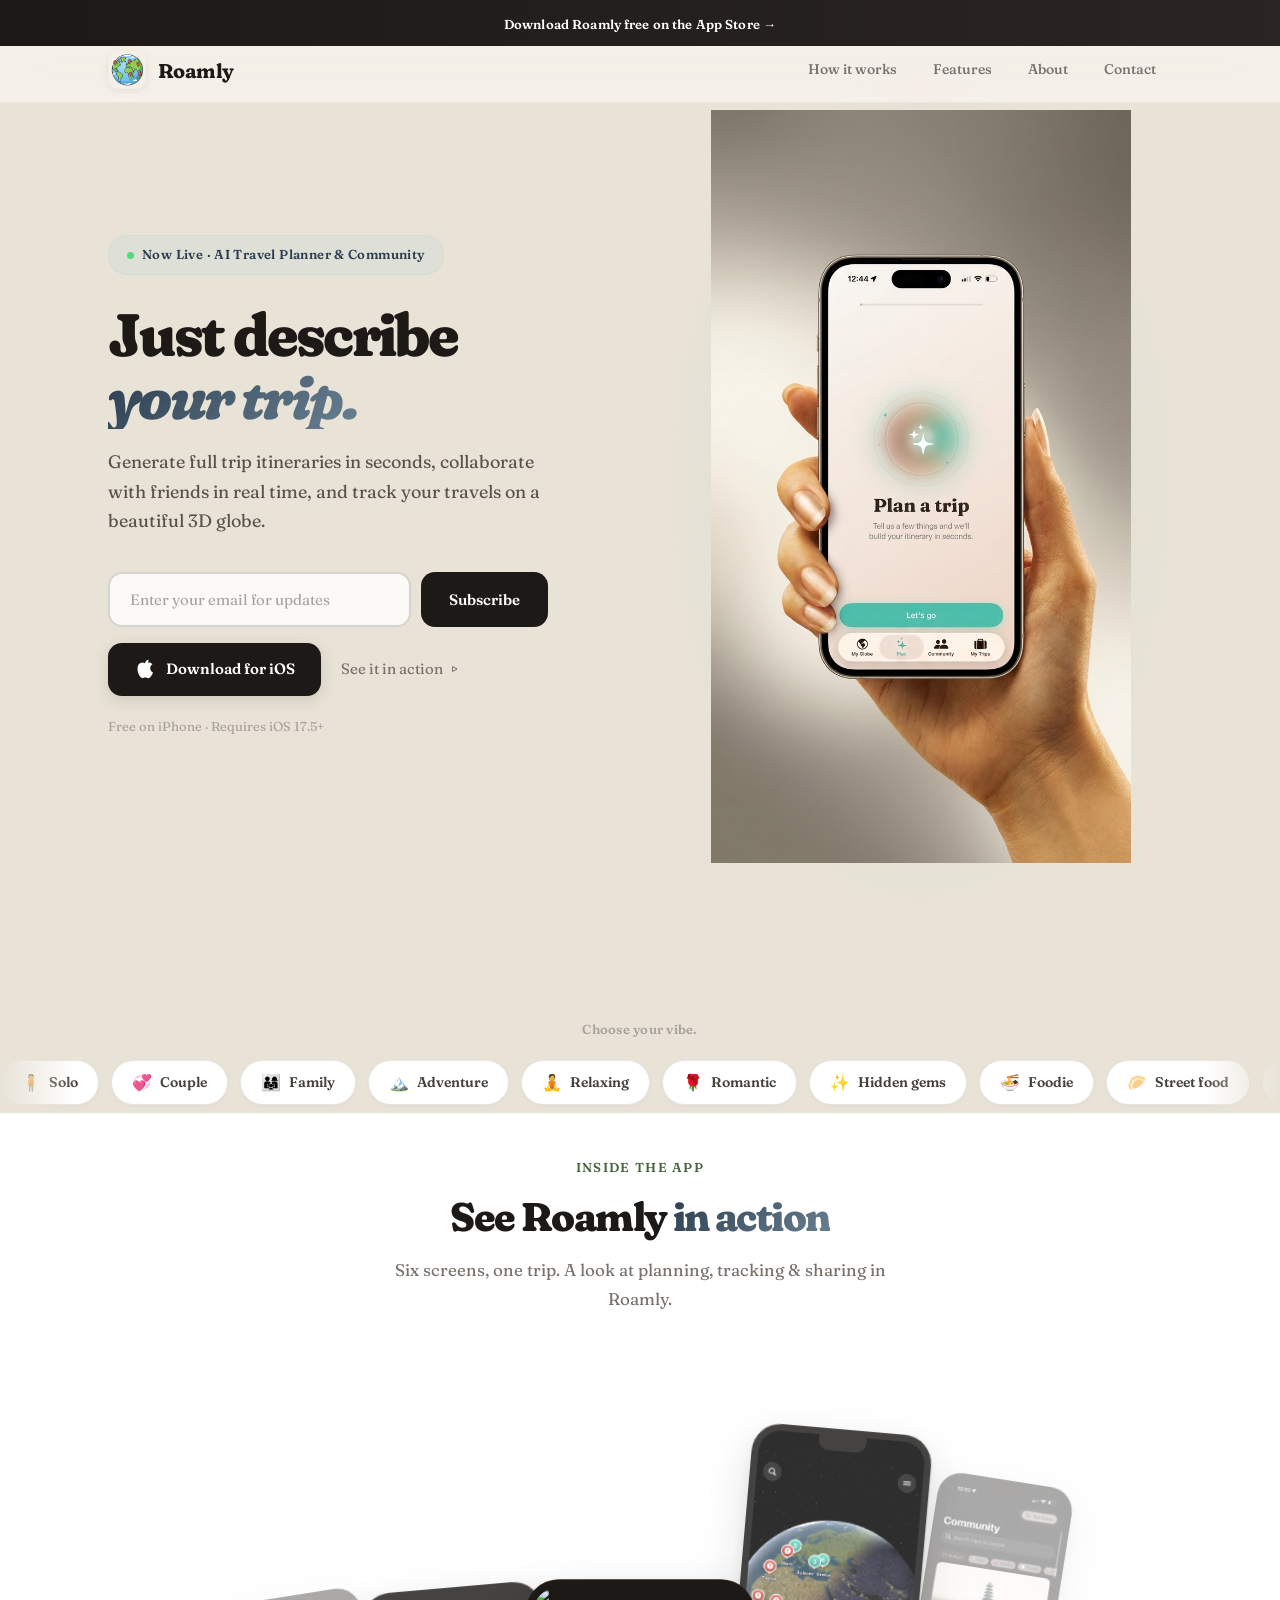
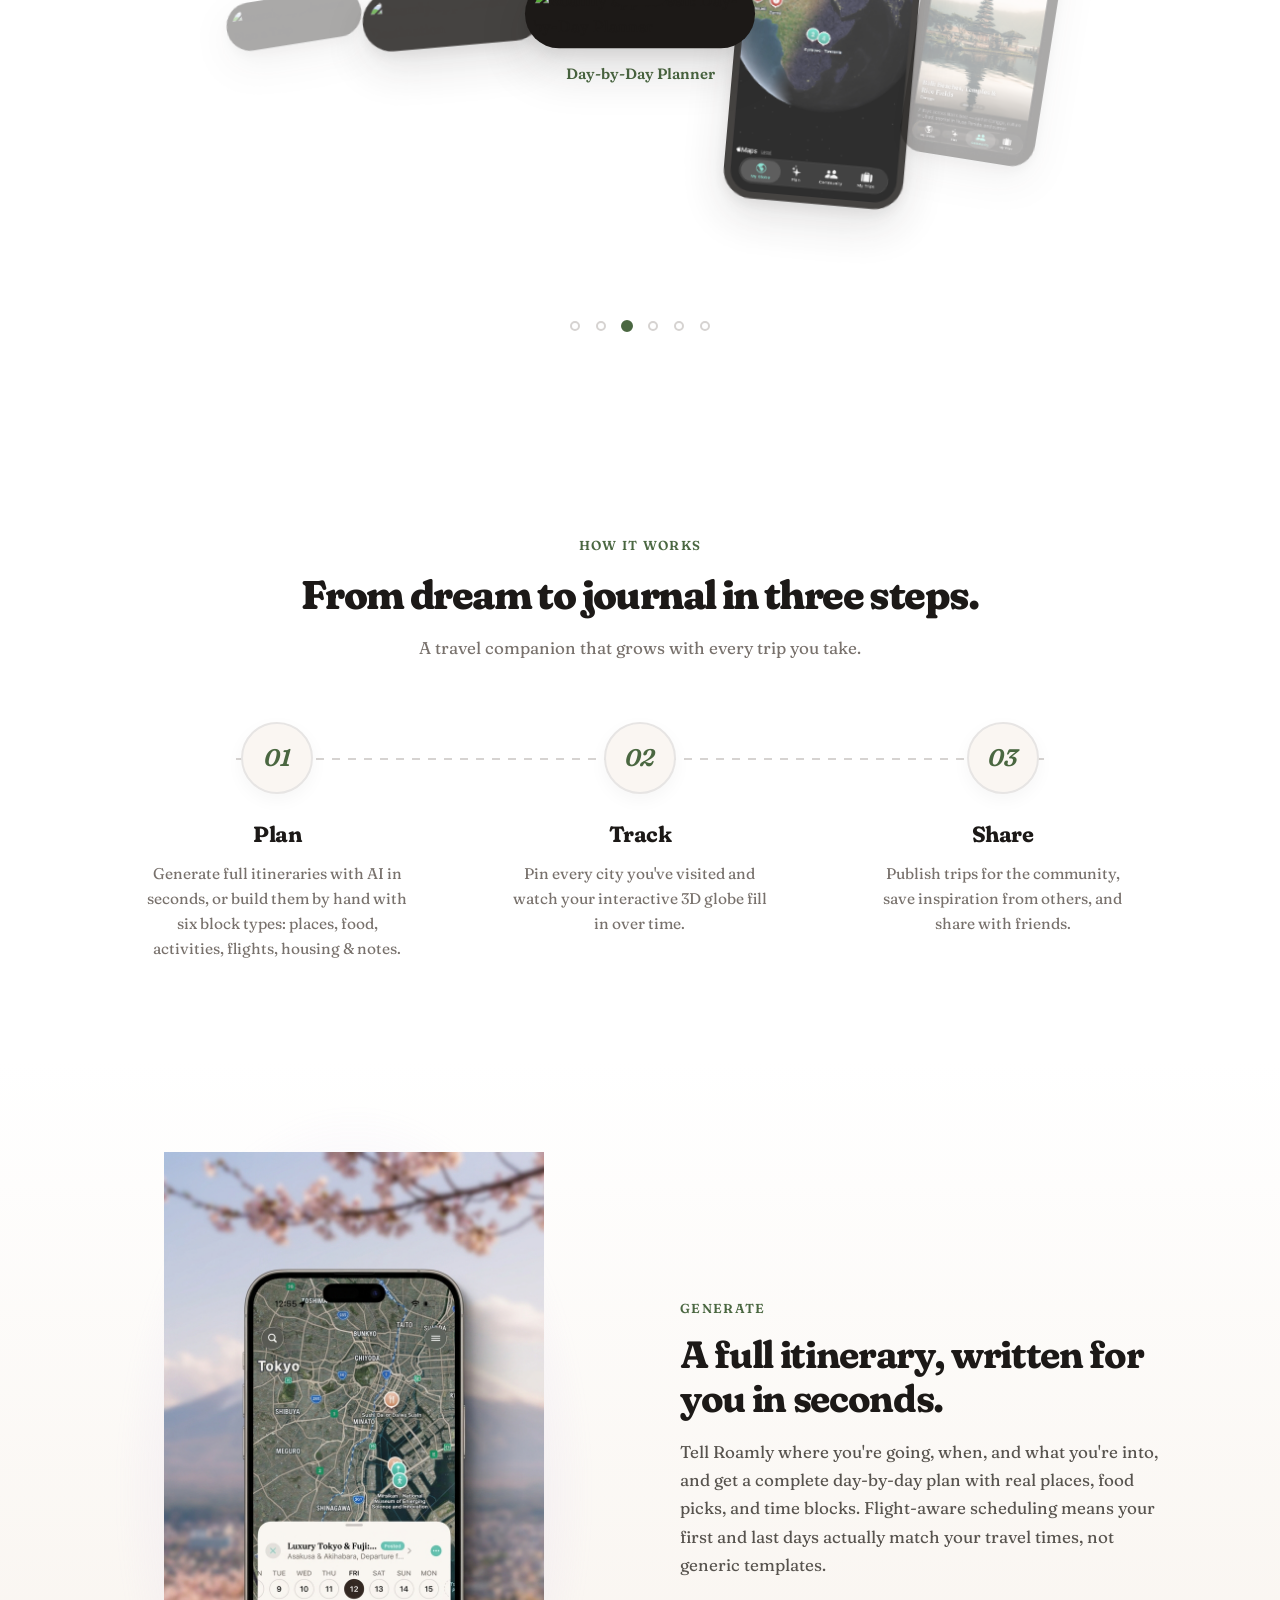
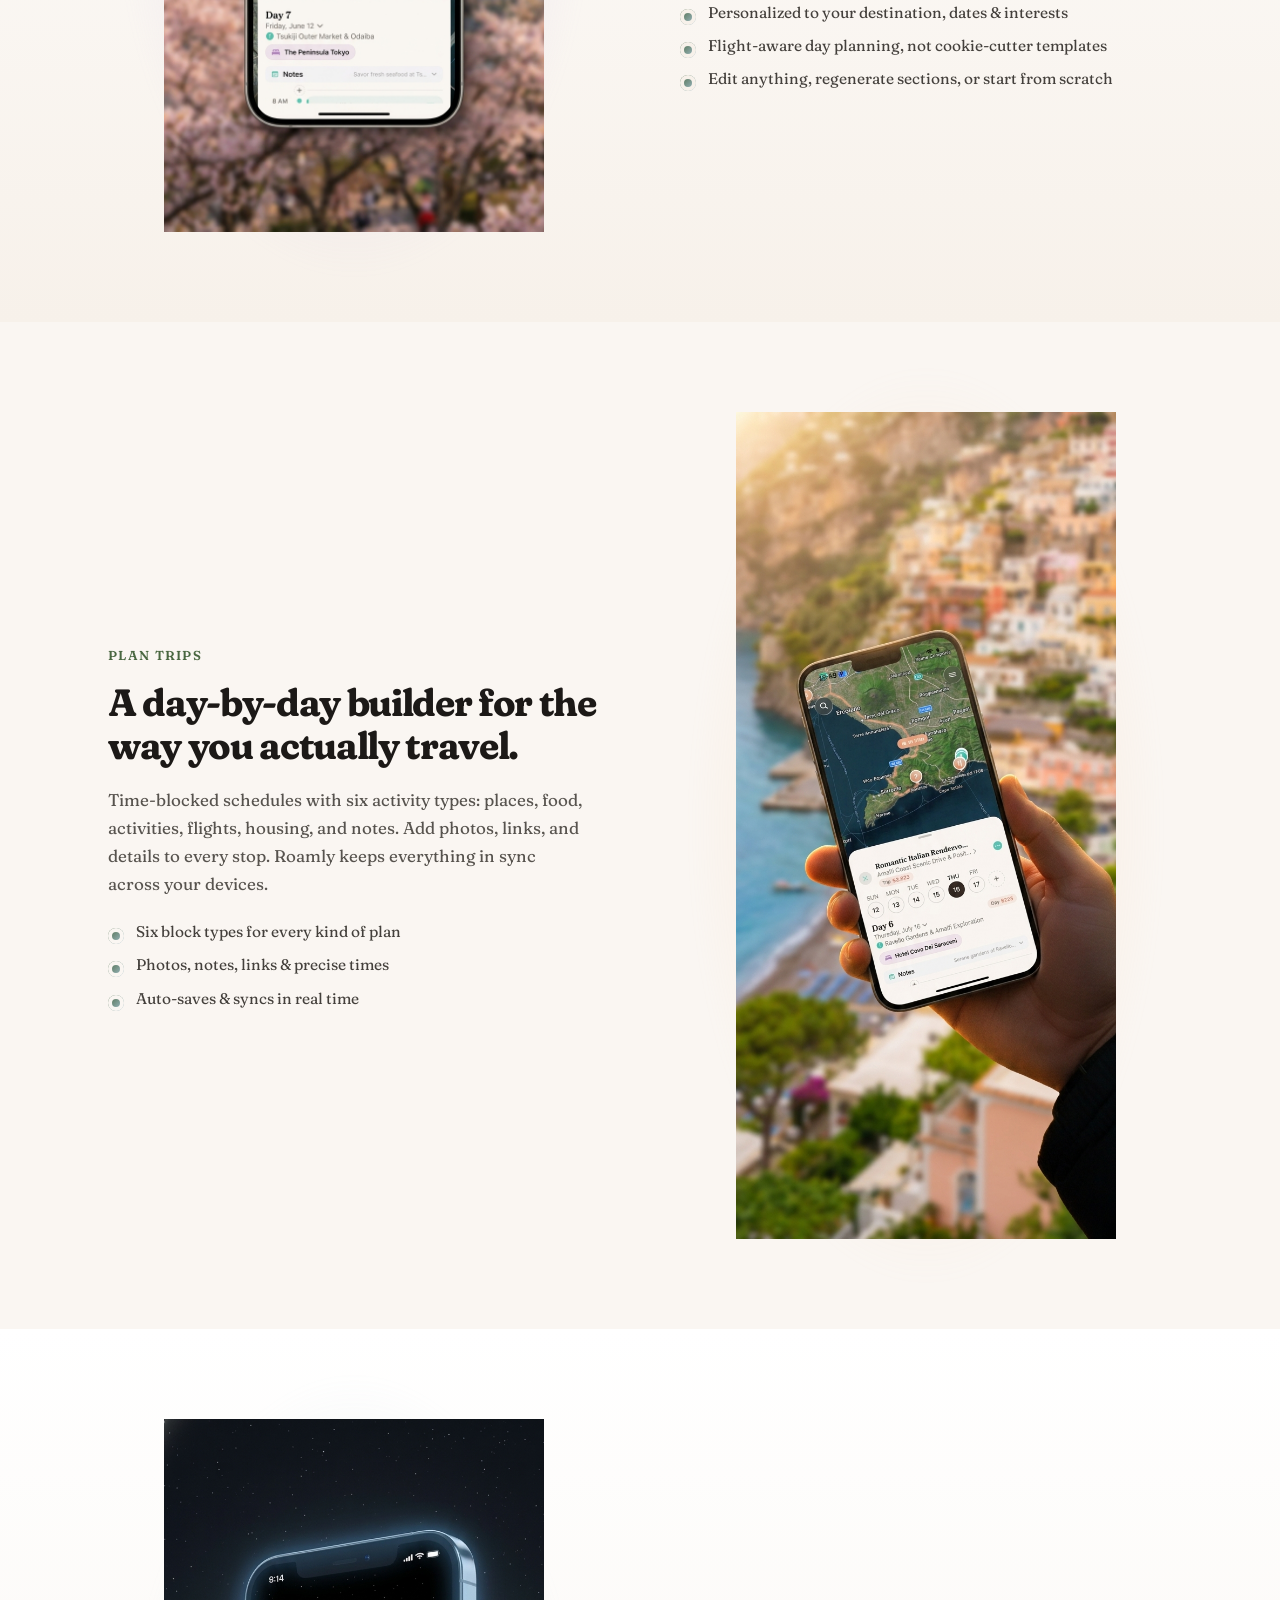
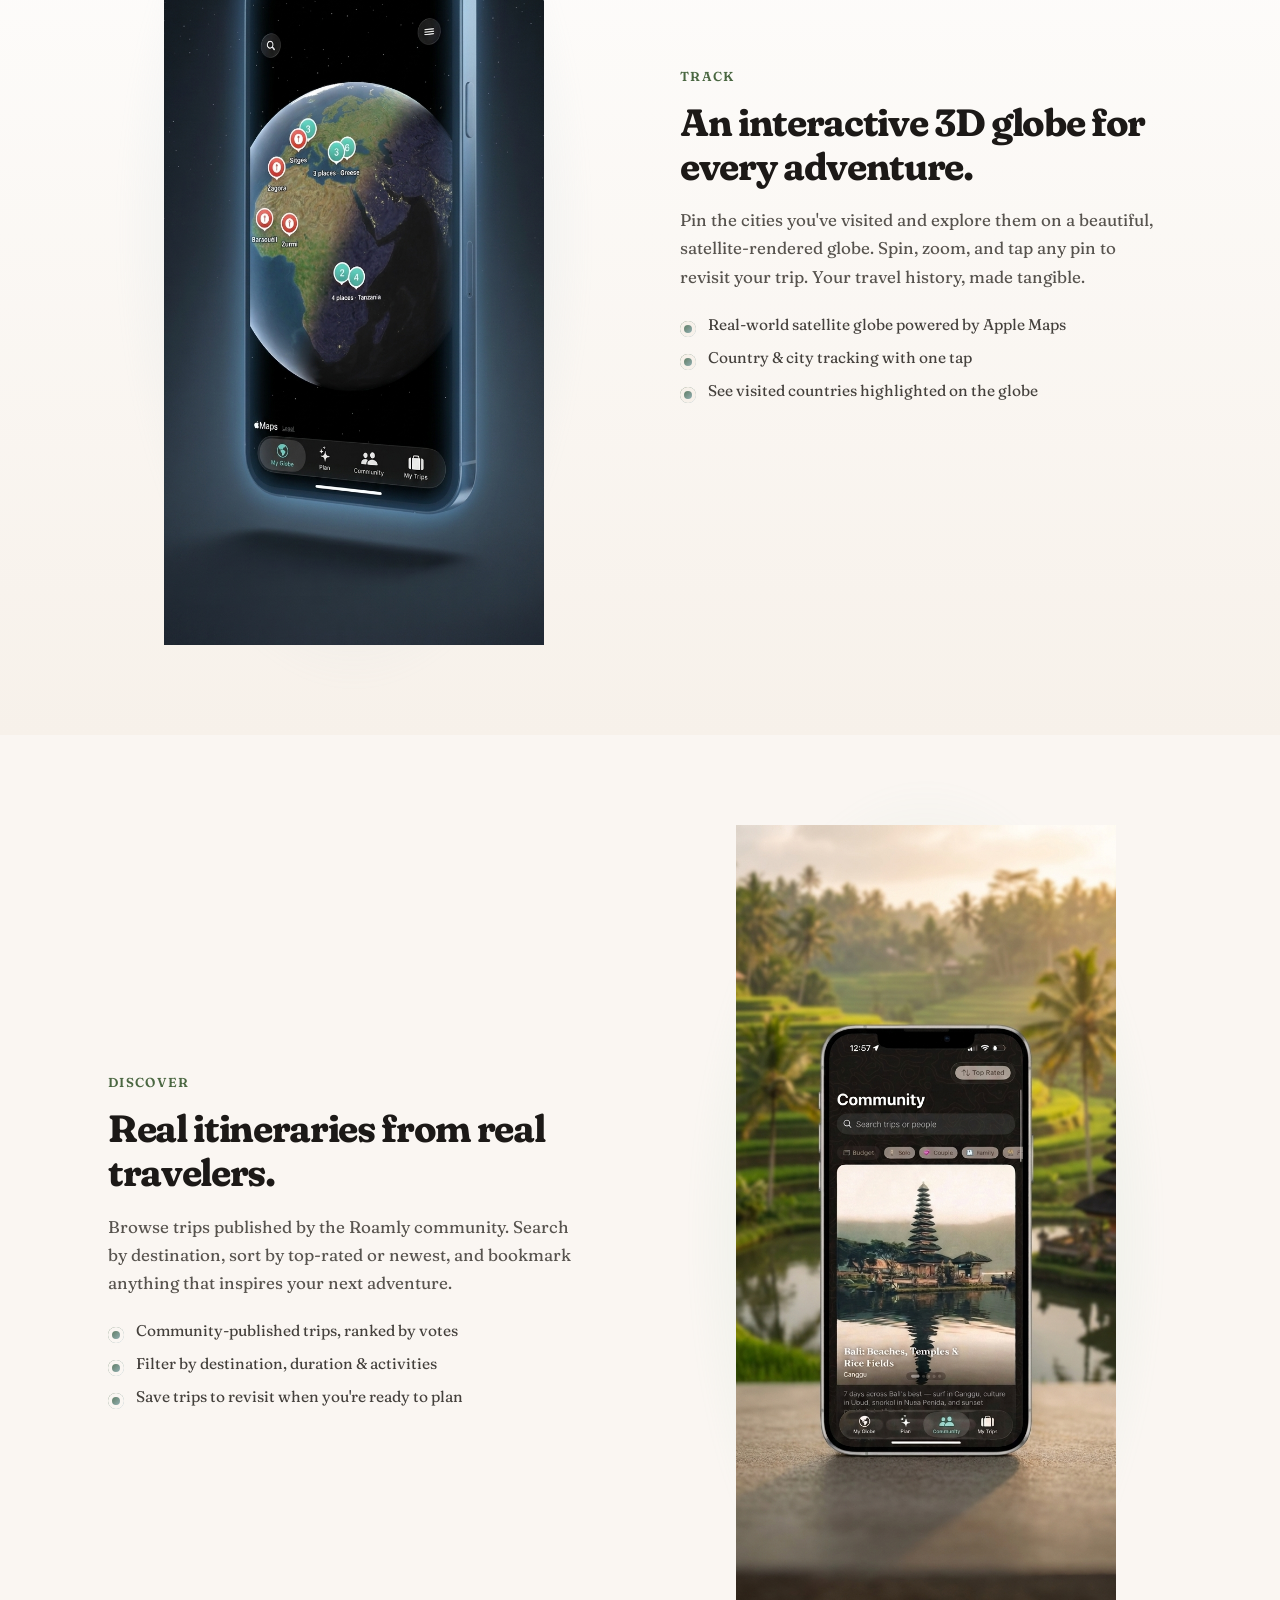
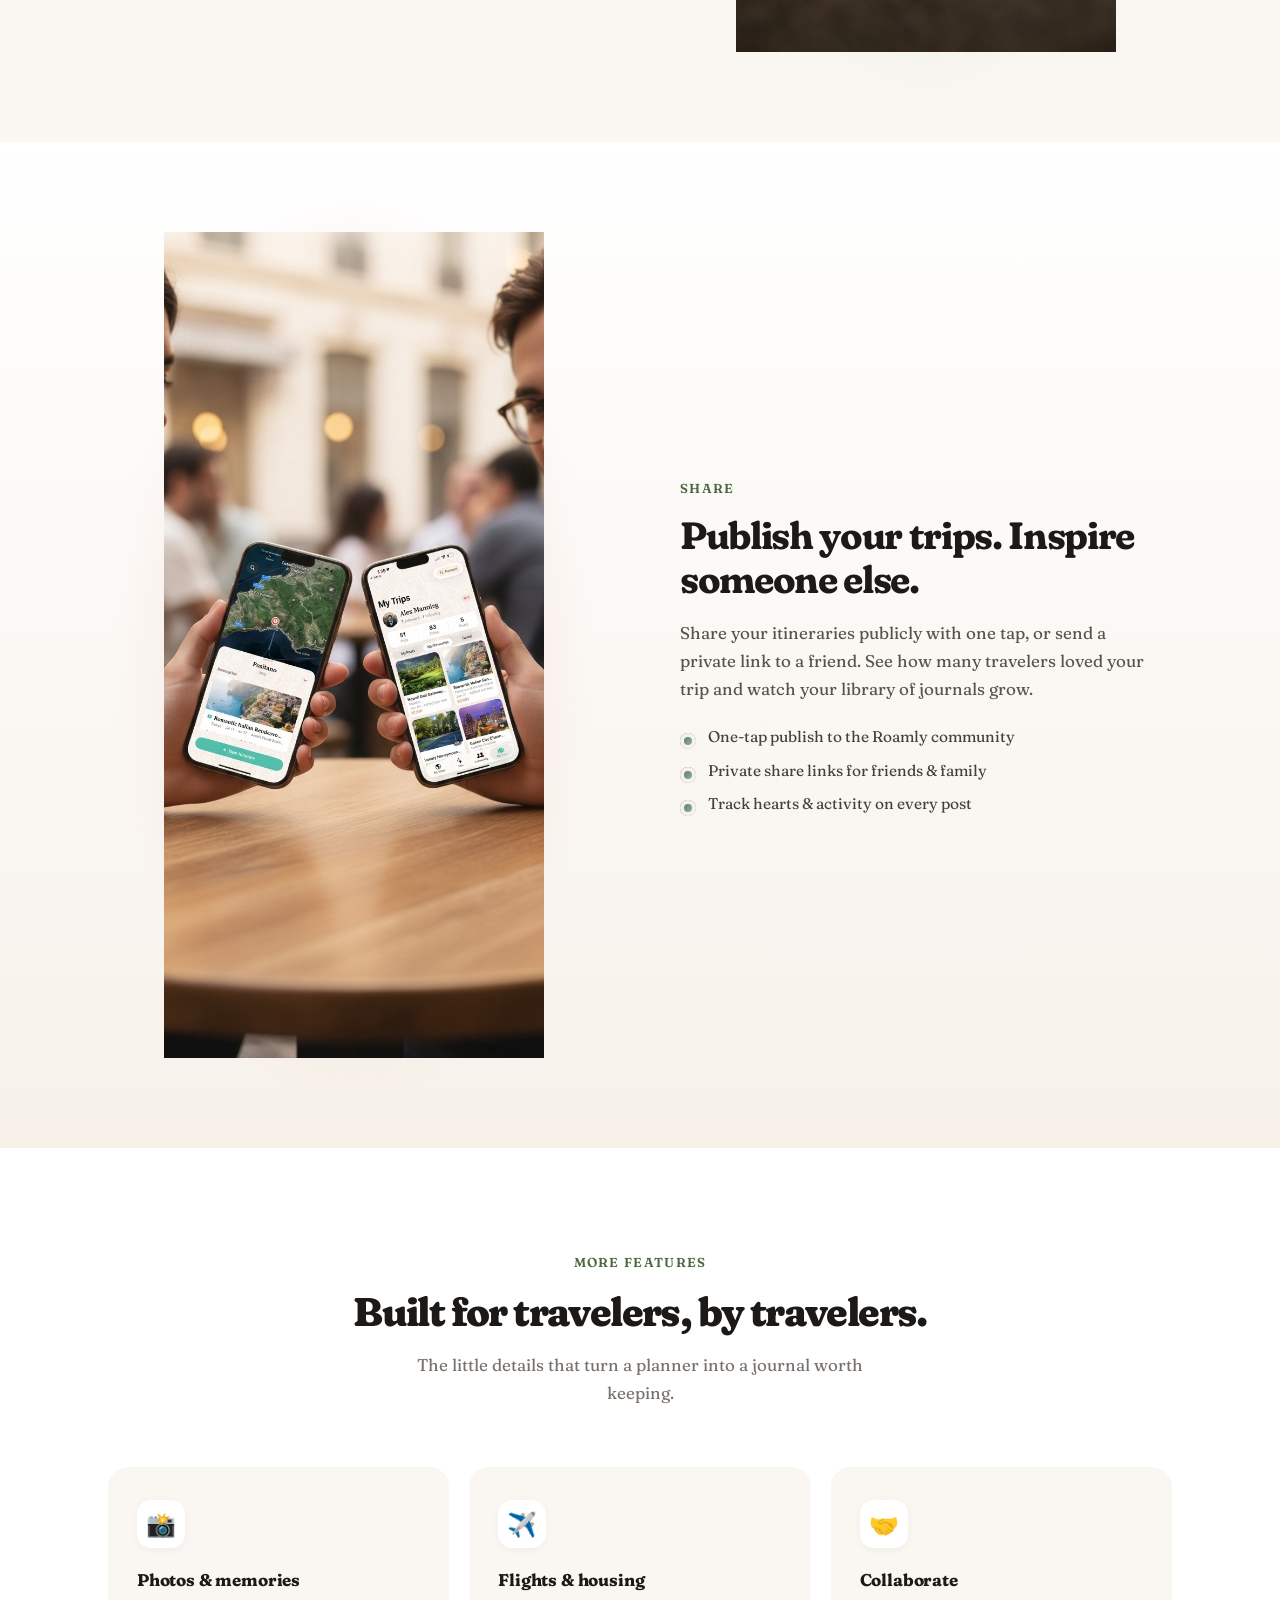
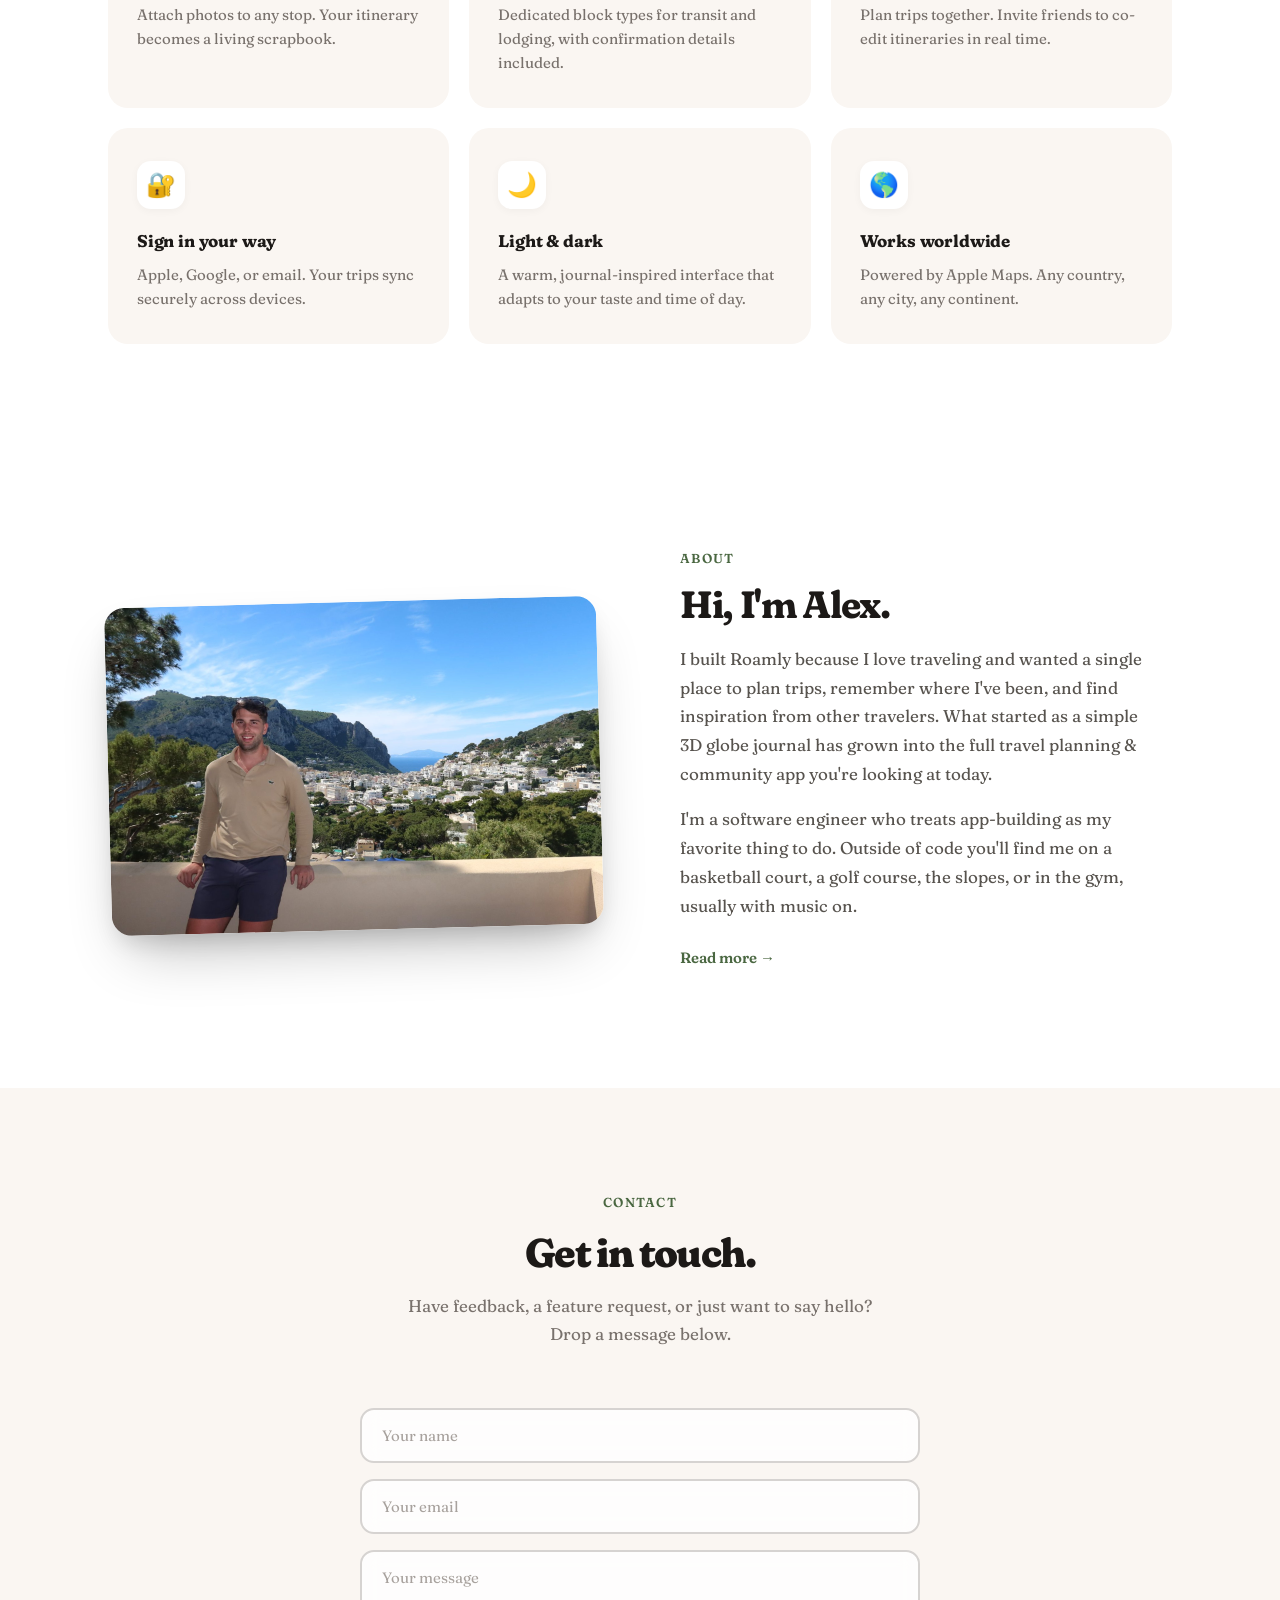
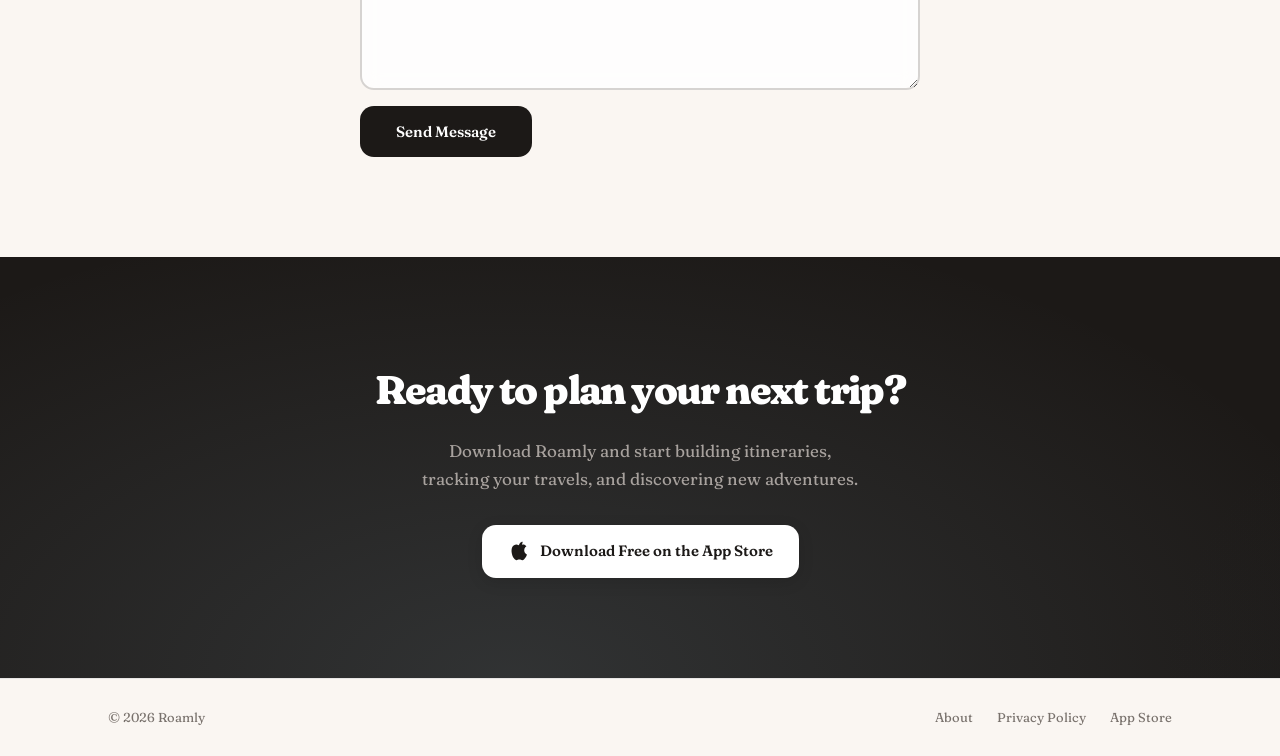
==== index.html @ f41ae005 "Fix carousel phones flashing into place on load Phones were created with only the base class, then g" ====
<!doctype html>
<html lang="en">
<head>
  <meta charset="utf-8" />
  <meta name="viewport" content="width=device-width, initial-scale=1" />
  <title>Roamly — Plan, Explore &amp; Share Your Travels</title>
  <meta name="description" content="Roamly is an AI-powered travel planner for iOS. Generate full day-by-day itineraries in seconds, track your travels on a 3D globe, and discover trips shared by travelers worldwide. Download free on the App Store.">
  <link rel="icon" href="assets/icon.png" type="image/png" />
  <link rel="apple-touch-icon" href="assets/icon.png" />
  <link rel="preconnect" href="https://fonts.googleapis.com" />
  <link rel="preconnect" href="https://fonts.gstatic.com" crossorigin />
  <link rel="stylesheet" href="https://fonts.googleapis.com/css2?family=Fraunces:ital,opsz,wght@0,9..144,300;0,9..144,400;0,9..144,500;0,9..144,600;0,9..144,700;0,9..144,800;1,9..144,400;1,9..144,500;1,9..144,600&display=swap" />
  <link rel="stylesheet" href="assets/style.css" />
</head>
<body class="has-banner">

  <!-- Trial Banner -->
  <div class="trial-banner">
    <a href="https://apps.apple.com/us/app/roamly-travel-planner-map/id6737066181" target="_blank" rel="noopener noreferrer">
      Download Roamly free on the App Store &rarr;
    </a>
  </div>

  <!-- Header -->
  <header class="site-header">
    <div class="container header-inner">
      <a href="index.html" class="brand">
        <img src="assets/icon.png" alt="Roamly" class="brand-icon" />
        <span class="brand-name">Roamly</span>
      </a>
      <nav class="nav">
        <a href="#how">How it works</a>
        <a href="#features">Features</a>
        <a href="#about">About</a>
        <a href="#contact">Contact</a>
      </nav>
    </div>
  </header>

  <main>

    <!-- ═══ HERO ═══ -->
    <section class="hero" id="top">
      <div class="hero-bg"></div>
      <div class="hero-orb"></div>
      <div class="container hero-inner">

        <div class="hero-content">
          <span class="hero-badge"><span class="hero-badge-dot" aria-hidden="true"></span>Now Live &middot; AI Travel Planner &amp; Community</span>
          <h1>Just describe<br><span>your trip.</span></h1>
          <p class="hero-sub">
            Generate full trip itineraries in seconds, collaborate with friends
            in real time, and track your travels on a beautiful 3D globe.
          </p>

          <form class="hero-form" action="https://formspree.io/f/xgonqzor" method="POST" id="email-form">
            <input type="email" name="email" placeholder="Enter your email for updates" required />
            <button type="submit">Subscribe</button>
          </form>
          <p class="hero-success" id="hero-success">Thanks for subscribing!</p>

          <div class="hero-links">
            <a href="https://apps.apple.com/us/app/roamly-travel-planner-map/id6737066181" class="app-store-btn" target="_blank" rel="noopener noreferrer">
              <svg viewBox="0 0 24 24" fill="currentColor"><path d="M18.71 19.5C17.88 20.74 17 21.95 15.66 21.97C14.32 22 13.89 21.18 12.37 21.18C10.84 21.18 10.37 21.95 9.1 22C7.79 22.05 6.8 20.68 5.96 19.47C4.25 16.56 2.93 11.3 4.7 7.72C5.57 5.94 7.36 4.86 9.28 4.84C10.56 4.81 11.78 5.72 12.56 5.72C13.34 5.72 14.83 4.62 16.39 4.8C17.07 4.83 18.94 5.09 20.13 6.82C20.04 6.88 17.64 8.27 17.67 11.16C17.71 14.61 20.68 15.7 20.72 15.72C20.69 15.79 20.24 17.37 19.12 18.99L18.71 19.5ZM13 3.5C13.73 2.67 14.94 2.04 15.94 2C16.07 3.17 15.6 4.35 14.9 5.19C14.21 6.04 13.07 6.7 11.95 6.61C11.8 5.46 12.36 4.26 13 3.5Z"/></svg>
              Download for iOS
            </a>
            <a href="#showcase" class="btn-ghost">
              See it in action
              <svg viewBox="0 0 24 24"><path d="M7 17l9.2-5L7 7z"/></svg>
            </a>
          </div>

          <p class="hero-note">Free on iPhone &middot; Requires iOS 17.5+</p>
        </div>

        <!-- Hero phone -->
        <div class="hero-visual">
          <div class="phone phone-hero">
            <div class="phone-glow"></div>
            <img class="phone-mockup" src="assets/screens/ai-mockup.png" alt="Hand holding an iPhone showing Roamly's AI trip planner" />
          </div>
        </div>

      </div>
    </section>

    <!-- ═══ TRIP VIBE STRIP ═══ -->
    <div class="tag-strip-section">
      <p class="tag-strip-caption">Choose your vibe.</p>
      <div class="tag-strip" aria-hidden="true">
        <div class="tag-strip-inner">
        <span class="tag-pill"><span class="emoji">🧍</span>Solo</span>
        <span class="tag-pill"><span class="emoji">💞</span>Couple</span>
        <span class="tag-pill"><span class="emoji">👨‍👩‍👧</span>Family</span>
        <span class="tag-pill"><span class="emoji">🏔️</span>Adventure</span>
        <span class="tag-pill"><span class="emoji">🧘</span>Relaxing</span>
        <span class="tag-pill"><span class="emoji">🌹</span>Romantic</span>
        <span class="tag-pill"><span class="emoji">✨</span>Hidden gems</span>
        <span class="tag-pill"><span class="emoji">🍜</span>Foodie</span>
        <span class="tag-pill"><span class="emoji">🥟</span>Street food</span>
        <span class="tag-pill"><span class="emoji">🍷</span>Wine</span>
        <span class="tag-pill"><span class="emoji">🍸</span>Cocktails</span>
        <span class="tag-pill"><span class="emoji">🖼️</span>Museums</span>
        <span class="tag-pill"><span class="emoji">🏰</span>Architecture</span>
        <span class="tag-pill"><span class="emoji">🌃</span>Nightlife</span>
        <span class="tag-pill"><span class="emoji">💆</span>Wellness &amp; spa</span>
        <span class="tag-pill"><span class="emoji">📷</span>Photo spots</span>
        <span class="tag-pill"><span class="emoji">🌿</span>Nature</span>
        <span class="tag-pill"><span class="emoji">🥾</span>Hiking</span>
        <span class="tag-pill"><span class="emoji">🏖️</span>Beach</span>
        <span class="tag-pill"><span class="emoji">🧭</span>Off the beaten path</span>

        <span class="tag-pill"><span class="emoji">🧍</span>Solo</span>
        <span class="tag-pill"><span class="emoji">💞</span>Couple</span>
        <span class="tag-pill"><span class="emoji">👨‍👩‍👧</span>Family</span>
        <span class="tag-pill"><span class="emoji">🏔️</span>Adventure</span>
        <span class="tag-pill"><span class="emoji">🧘</span>Relaxing</span>
        <span class="tag-pill"><span class="emoji">🌹</span>Romantic</span>
        <span class="tag-pill"><span class="emoji">✨</span>Hidden gems</span>
        <span class="tag-pill"><span class="emoji">🍜</span>Foodie</span>
        <span class="tag-pill"><span class="emoji">🥟</span>Street food</span>
        <span class="tag-pill"><span class="emoji">🍷</span>Wine</span>
        <span class="tag-pill"><span class="emoji">🍸</span>Cocktails</span>
        <span class="tag-pill"><span class="emoji">🖼️</span>Museums</span>
        <span class="tag-pill"><span class="emoji">🏰</span>Architecture</span>
        <span class="tag-pill"><span class="emoji">🌃</span>Nightlife</span>
        <span class="tag-pill"><span class="emoji">💆</span>Wellness &amp; spa</span>
        <span class="tag-pill"><span class="emoji">📷</span>Photo spots</span>
        <span class="tag-pill"><span class="emoji">🌿</span>Nature</span>
        <span class="tag-pill"><span class="emoji">🥾</span>Hiking</span>
        <span class="tag-pill"><span class="emoji">🏖️</span>Beach</span>
        <span class="tag-pill"><span class="emoji">🧭</span>Off the beaten path</span>
        </div>
      </div>
    </div>

    <!-- ═══ SHOWCASE ═══ -->
    <section class="showcase" id="showcase">
      <div class="container">
        <div class="section-header reveal">
          <span class="section-label">Inside the app</span>
          <h2>See Roamly <span class="showcase-highlight">in action</span></h2>
          <p>Six screens, one trip. A look at planning, tracking &amp; sharing in Roamly.</p>
        </div>
        <div class="showcase-fan" id="showcase-fan"></div>
        <div class="showcase-dots" id="showcase-dots">
          <button data-idx="0" aria-label="Show Plan a Trip screen"></button>
          <button data-idx="1" aria-label="Show Destination screen"></button>
          <button data-idx="2" aria-label="Show Day-by-Day Planner screen" class="active"></button>
          <button data-idx="3" aria-label="Show 3D Globe screen"></button>
          <button data-idx="4" aria-label="Show Community screen"></button>
          <button data-idx="5" aria-label="Show My Trips screen"></button>
        </div>
      </div>
    </section>

    <!-- ═══ HOW IT WORKS ═══ -->
    <section class="how" id="how">
      <div class="container">
        <div class="section-header reveal">
          <span class="section-label">How it works</span>
          <h2>From dream to journal in three steps.</h2>
          <p>A travel companion that grows with every trip you take.</p>
        </div>

        <div class="how-steps stagger">
          <div class="how-step">
            <div class="how-num">01</div>
            <h3>Plan</h3>
            <p>Generate full itineraries with AI in seconds, or build them by hand with six block types: places, food, activities, flights, housing &amp; notes.</p>
          </div>
          <div class="how-step">
            <div class="how-num">02</div>
            <h3>Track</h3>
            <p>Pin every city you've visited and watch your interactive 3D globe fill in over time.</p>
          </div>
          <div class="how-step">
            <div class="how-num">03</div>
            <h3>Share</h3>
            <p>Publish trips for the community, save inspiration from others, and share with friends.</p>
          </div>
        </div>
      </div>
    </section>

    <!-- ═══ FEATURE: AI GENERATION ═══ -->
    <section class="feature-block feature-block-alt">
      <div class="container feature-block-inner reverse">
        <div class="feature-text reveal-right">
          <span class="section-label">Generate</span>
          <h2>A full itinerary, written for you in seconds.</h2>
          <p>Tell Roamly where you're going, when, and what you're into, and get a complete day-by-day plan with real places, food picks, and time blocks. Flight-aware scheduling means your first and last days actually match your travel times, not generic templates.</p>
          <ul class="feature-bullets">
            <li>Personalized to your destination, dates &amp; interests</li>
            <li>Flight-aware day planning, not cookie-cutter templates</li>
            <li>Edit anything, regenerate sections, or start from scratch</li>
          </ul>
        </div>
        <div class="feature-visual reveal-left">
          <div class="phone">
            <div class="phone-glow phone-glow-ai"></div>
            <img class="phone-mockup" src="assets/screens/places-hero.png" alt="iPhone showing a Roamly AI-generated Tokyo itinerary" />
          </div>
        </div>
      </div>
    </section>

    <!-- ═══ FEATURE: ITINERARY ═══ -->
    <section class="feature-block">
      <div class="container feature-block-inner">
        <div class="feature-text reveal-left">
          <span class="section-label">Plan trips</span>
          <h2>A day-by-day builder for the way you actually travel.</h2>
          <p>Time-blocked schedules with six activity types: places, food, activities, flights, housing, and notes. Add photos, links, and details to every stop. Roamly keeps everything in sync across your devices.</p>
          <ul class="feature-bullets">
            <li>Six block types for every kind of plan</li>
            <li>Photos, notes, links &amp; precise times</li>
            <li>Auto-saves &amp; syncs in real time</li>
          </ul>
        </div>
        <div class="feature-visual reveal-right">
          <div class="phone">
            <div class="phone-glow phone-glow-warm"></div>
            <img class="phone-mockup" src="assets/screens/itinerary-mockup.png" alt="iPhone showing Roamly itinerary builder" />
          </div>
        </div>
      </div>
    </section>

    <!-- ═══ FEATURE: GLOBE ═══ -->
    <section class="feature-block feature-block-alt">
      <div class="container feature-block-inner reverse">
        <div class="feature-text reveal-right">
          <span class="section-label">Track</span>
          <h2>An interactive 3D globe for every adventure.</h2>
          <p>Pin the cities you've visited and explore them on a beautiful, satellite-rendered globe. Spin, zoom, and tap any pin to revisit your trip. Your travel history, made tangible.</p>
          <ul class="feature-bullets">
            <li>Real-world satellite globe powered by Apple Maps</li>
            <li>Country &amp; city tracking with one tap</li>
            <li>See visited countries highlighted on the globe</li>
          </ul>
        </div>
        <div class="feature-visual reveal-left">
          <div class="phone">
            <div class="phone-glow phone-glow-cool"></div>
            <img class="phone-mockup" src="assets/screens/globe-mockup.png" alt="iPhone showing Roamly 3D globe with pinned cities" />
          </div>
        </div>
      </div>
    </section>

    <!-- ═══ FEATURE: BROWSE ═══ -->
    <section class="feature-block">
      <div class="container feature-block-inner">
        <div class="feature-text reveal-left">
          <span class="section-label">Discover</span>
          <h2>Real itineraries from real travelers.</h2>
          <p>Browse trips published by the Roamly community. Search by destination, sort by top-rated or newest, and bookmark anything that inspires your next adventure.</p>
          <ul class="feature-bullets">
            <li>Community-published trips, ranked by votes</li>
            <li>Filter by destination, duration &amp; activities</li>
            <li>Save trips to revisit when you're ready to plan</li>
          </ul>
        </div>
        <div class="feature-visual reveal-right">
          <div class="phone">
            <div class="phone-glow phone-glow-mint"></div>
            <img class="phone-mockup" src="assets/screens/browse-mockup.png" alt="iPhone showing Roamly community browse" />
          </div>
        </div>
      </div>
    </section>

    <!-- ═══ FEATURE: SHARE ═══ -->
    <section class="feature-block feature-block-alt">
      <div class="container feature-block-inner reverse">
        <div class="feature-text reveal-right">
          <span class="section-label">Share</span>
          <h2>Publish your trips. Inspire someone else.</h2>
          <p>Share your itineraries publicly with one tap, or send a private link to a friend. See how many travelers loved your trip and watch your library of journals grow.</p>
          <ul class="feature-bullets">
            <li>One-tap publish to the Roamly community</li>
            <li>Private share links for friends &amp; family</li>
            <li>Track hearts &amp; activity on every post</li>
          </ul>
        </div>
        <div class="feature-visual reveal-left">
          <div class="phone">
            <div class="phone-glow phone-glow-coral"></div>
            <img class="phone-mockup" src="assets/screens/myposts-mockup.png" alt="iPhone showing Roamly My Posts" />
          </div>
        </div>
      </div>
    </section>

    <!-- ═══ EXTRA FEATURES GRID ═══ -->
    <section class="features" id="features">
      <div class="container">
        <div class="section-header reveal">
          <span class="section-label">More features</span>
          <h2>Built for travelers, by travelers.</h2>
          <p>The little details that turn a planner into a journal worth keeping.</p>
        </div>
        <div class="feature-grid stagger">
          <article class="feature-card">
            <div class="feature-icon">&#x1F4F8;</div>
            <h3>Photos &amp; memories</h3>
            <p>Attach photos to any stop. Your itinerary becomes a living scrapbook.</p>
          </article>
          <article class="feature-card">
            <div class="feature-icon">&#x2708;&#xFE0F;</div>
            <h3>Flights &amp; housing</h3>
            <p>Dedicated block types for transit and lodging, with confirmation details included.</p>
          </article>
          <article class="feature-card">
            <div class="feature-icon">&#x1F91D;</div>
            <h3>Collaborate</h3>
            <p>Plan trips together. Invite friends to co-edit itineraries in real time.</p>
          </article>
          <article class="feature-card">
            <div class="feature-icon">&#x1F510;</div>
            <h3>Sign in your way</h3>
            <p>Apple, Google, or email. Your trips sync securely across devices.</p>
          </article>
          <article class="feature-card">
            <div class="feature-icon">&#x1F319;</div>
            <h3>Light &amp; dark</h3>
            <p>A warm, journal-inspired interface that adapts to your taste and time of day.</p>
          </article>
          <article class="feature-card">
            <div class="feature-icon">&#x1F30E;</div>
            <h3>Works worldwide</h3>
            <p>Powered by Apple Maps. Any country, any city, any continent.</p>
          </article>
        </div>
      </div>
    </section>

    <!-- ═══ ABOUT ME ═══ -->
    <section class="about-me" id="about">
      <div class="container about-me-inner">
        <div class="about-photo reveal-left">
          <img src="assets/alex-capri.jpg" alt="Alex Manning in Capri, Italy" />
        </div>
        <div class="about-text reveal-right">
          <span class="section-label">About</span>
          <h2>Hi, I'm Alex.</h2>
          <p>
            I built Roamly because I love traveling and wanted a single place to plan
            trips, remember where I've been, and find inspiration from other travelers.
            What started as a simple 3D globe journal has grown into the full travel
            planning &amp; community app you're looking at today.
          </p>
          <p>
            I'm a software engineer who treats app-building as my favorite thing to do.
            Outside of code you'll find me on a basketball court, a golf course, the
            slopes, or in the gym, usually with music on.
          </p>
          <p class="about-cta">
            <a href="about.html">Read more &rarr;</a>
          </p>
        </div>
      </div>
    </section>

    <!-- ═══ CONTACT ═══ -->
    <section class="contact" id="contact">
      <div class="container">
        <div class="section-header reveal">
          <span class="section-label">Contact</span>
          <h2>Get in touch.</h2>
          <p>Have feedback, a feature request, or just want to say hello? Drop a message below.</p>
        </div>
        <div class="contact-inner reveal">
          <form class="contact-form" action="https://formspree.io/f/xgonqzor" method="POST" id="contact-form">
            <input type="text" name="name" placeholder="Your name" required />
            <input type="email" name="email" placeholder="Your email" required />
            <textarea name="message" placeholder="Your message" required></textarea>
            <button type="submit">Send Message</button>
          </form>
          <p class="contact-success" id="contact-success">Thanks! Your message has been sent.</p>
        </div>
      </div>
    </section>

    <!-- ═══ CTA ═══ -->
    <section class="cta">
      <div class="cta-bg"></div>
      <div class="container">
        <div class="cta-content reveal">
          <h2>Ready to plan your next trip?</h2>
          <p>Download Roamly and start building itineraries, tracking your travels, and discovering new adventures.</p>
          <a href="https://apps.apple.com/us/app/roamly-travel-planner-map/id6737066181" class="app-store-btn" target="_blank" rel="noopener noreferrer">
            <svg viewBox="0 0 24 24" fill="currentColor" width="22" height="22"><path d="M18.71 19.5C17.88 20.74 17 21.95 15.66 21.97C14.32 22 13.89 21.18 12.37 21.18C10.84 21.18 10.37 21.95 9.1 22C7.79 22.05 6.8 20.68 5.96 19.47C4.25 16.56 2.93 11.3 4.7 7.72C5.57 5.94 7.36 4.86 9.28 4.84C10.56 4.81 11.78 5.72 12.56 5.72C13.34 5.72 14.83 4.62 16.39 4.8C17.07 4.83 18.94 5.09 20.13 6.82C20.04 6.88 17.64 8.27 17.67 11.16C17.71 14.61 20.68 15.7 20.72 15.72C20.69 15.79 20.24 17.37 19.12 18.99L18.71 19.5ZM13 3.5C13.73 2.67 14.94 2.04 15.94 2C16.07 3.17 15.6 4.35 14.9 5.19C14.21 6.04 13.07 6.7 11.95 6.61C11.8 5.46 12.36 4.26 13 3.5Z"/></svg>
            Download Free on the App Store
          </a>
        </div>
      </div>
    </section>

  </main>

  <!-- Footer -->
  <footer class="site-footer">
    <div class="container footer-inner">
      <span>&copy; 2026 Roamly</span>
      <div class="footer-links">
        <a href="about.html">About</a>
        <a href="privacy.html">Privacy Policy</a>
        <a href="https://apps.apple.com/us/app/roamly-travel-planner-map/id6737066181" target="_blank" rel="noopener noreferrer">App Store</a>
      </div>
    </div>
  </footer>

  <script>
    const observerOptions = { threshold: 0.15, rootMargin: '0px 0px -40px 0px' };

    const observer = new IntersectionObserver((entries) => {
      entries.forEach(entry => {
        if (entry.isIntersecting) {
          entry.target.classList.add('visible');
        }
      });
    }, observerOptions);

    document.querySelectorAll('.reveal, .reveal-left, .reveal-right, .reveal-scale, .stagger').forEach(el => {
      observer.observe(el);
    });

    // Showcase fan carousel
    const showcaseScreens = [
      { img: 'assets/screens/plan.png', label: 'Plan a Trip' },
      { img: 'assets/screens/destination.png', label: 'Destination' },
      { img: 'assets/screens/trip-itinerary.png', label: 'Day-by-Day Planner' },
      { img: 'assets/screens/globe-pins.png', label: '3D Globe' },
      { img: 'assets/screens/community.png', label: 'Community' },
      { img: 'assets/screens/mytrips.png', label: 'My Trips' },
    ];
    let showcaseCenter = 2;
    const showcaseFan = document.getElementById('showcase-fan');
    const showcaseDots = Array.from(document.querySelectorAll('#showcase-dots button'));
    let showcaseTimer = null;

    function showcaseDiff(index, center) {
      let diff = index - center;
      if (diff > showcaseScreens.length / 2) diff -= showcaseScreens.length;
      if (diff < -showcaseScreens.length / 2) diff += showcaseScreens.length;
      return diff;
    }

    function showcaseStateClass(diff) {
      if (diff === 0) return 'center';
      if (diff === -1) return 'left';
      if (diff === 1) return 'right';
      if (diff === -2) return 'far-left';
      if (diff === 2) return 'far-right';
      return diff < 0 ? 'hidden-left' : 'hidden-right';
    }

    // Each phone gets its correct position class at creation time (not in a
    // separate pass after insertion) so it never briefly renders unstyled
    // and full-opacity before animating into place.
    const showcasePhones = showcaseScreens.map((s, i) => {
      const el = document.createElement('div');
      el.className = `fan-phone ${showcaseStateClass(showcaseDiff(i, showcaseCenter))}`;
      el.innerHTML = `<div class="phone-wrap"><img src="${s.img}" alt="Roamly app screen: ${s.label}" /></div><div class="fan-label">${s.label}</div>`;
      el.addEventListener('click', () => {
        showcaseCenter = i;
        updateShowcaseFan();
        restartShowcaseAutoRotate();
      });
      showcaseFan.appendChild(el);
      return el;
    });

    function updateShowcaseFan() {
      showcasePhones.forEach((el, i) => {
        el.className = `fan-phone ${showcaseStateClass(showcaseDiff(i, showcaseCenter))}`;
      });
      showcaseDots.forEach((d, i) => d.classList.toggle('active', i === showcaseCenter));
    }

    function stopShowcaseAutoRotate() {
      if (showcaseTimer !== null) {
        clearInterval(showcaseTimer);
        showcaseTimer = null;
      }
    }

    function startShowcaseAutoRotate() {
      stopShowcaseAutoRotate();
      showcaseTimer = window.setInterval(() => {
        showcaseCenter = (showcaseCenter + 1) % showcaseScreens.length;
        updateShowcaseFan();
      }, 4300);
    }

    function restartShowcaseAutoRotate() {
      startShowcaseAutoRotate();
    }

    showcaseDots.forEach(btn => {
      btn.addEventListener('click', () => {
        showcaseCenter = Number(btn.dataset.idx);
        updateShowcaseFan();
        restartShowcaseAutoRotate();
      });
    });

    showcaseFan.addEventListener('mouseenter', stopShowcaseAutoRotate);
    showcaseFan.addEventListener('mouseleave', startShowcaseAutoRotate);
    showcaseFan.addEventListener('focusin', stopShowcaseAutoRotate);
    showcaseFan.addEventListener('focusout', startShowcaseAutoRotate);

    // Swipe navigation for touch devices
    let showcaseTouchStartX = 0;
    let showcaseTouchStartY = 0;
    let showcaseTouchActive = false;

    showcaseFan.addEventListener('touchstart', (e) => {
      const t = e.touches[0];
      showcaseTouchStartX = t.clientX;
      showcaseTouchStartY = t.clientY;
      showcaseTouchActive = true;
      stopShowcaseAutoRotate();
    }, { passive: true });

    showcaseFan.addEventListener('touchmove', (e) => {
      if (!showcaseTouchActive) return;
      const t = e.touches[0];
      const dx = t.clientX - showcaseTouchStartX;
      const dy = t.clientY - showcaseTouchStartY;
      if (Math.abs(dx) > Math.abs(dy) && Math.abs(dx) > 10) {
        e.preventDefault();
      }
    }, { passive: false });

    showcaseFan.addEventListener('touchend', (e) => {
      if (!showcaseTouchActive) return;
      showcaseTouchActive = false;
      const t = e.changedTouches[0];
      const dx = t.clientX - showcaseTouchStartX;
      const dy = t.clientY - showcaseTouchStartY;
      if (Math.abs(dx) > 40 && Math.abs(dx) > Math.abs(dy)) {
        showcaseCenter = dx < 0
          ? (showcaseCenter + 1) % showcaseScreens.length
          : (showcaseCenter - 1 + showcaseScreens.length) % showcaseScreens.length;
        updateShowcaseFan();
      }
      restartShowcaseAutoRotate();
    });

    updateShowcaseFan();
    startShowcaseAutoRotate();

    // Email form
    const emailForm = document.getElementById('email-form');
    emailForm.addEventListener('submit', async (e) => {
      e.preventDefault();
      const data = new FormData(emailForm);
      try {
        const res = await fetch(emailForm.action, {
          method: 'POST',
          body: data,
          headers: { 'Accept': 'application/json' }
        });
        if (res.ok) {
          emailForm.style.display = 'none';
          document.getElementById('hero-success').classList.add('show');
        }
      } catch (err) {
        emailForm.submit();
      }
    });

    const contactForm = document.getElementById('contact-form');
    contactForm.addEventListener('submit', async (e) => {
      e.preventDefault();
      const data = new FormData(contactForm);
      try {
        const res = await fetch(contactForm.action, {
          method: 'POST',
          body: data,
          headers: { 'Accept': 'application/json' }
        });
        if (res.ok) {
          contactForm.style.display = 'none';
          document.getElementById('contact-success').classList.add('show');
        }
      } catch (err) {
        contactForm.submit();
      }
    });

    const header = document.querySelector('.site-header');
    window.addEventListener('scroll', () => {
      if (window.scrollY > 10) {
        header.style.boxShadow = '0 1px 12px rgba(0,0,0,0.06)';
      } else {
        header.style.boxShadow = 'none';
      }
    }, { passive: true });
  </script>

</body>
</html>
---- assets/style.css ----
:root {
  --white: #FFFFFF;
  --off-white: #FAF6F2;
  --gray-50: #F5F5F4;
  --gray-100: #E7E5E4;
  --gray-200: #D6D3D1;
  --gray-400: #A8A29E;
  --gray-500: #78716C;
  --gray-600: #57534E;
  --gray-700: #44403C;
  --gray-900: #1C1917;
  --blue: #2C3E50;
  --cream: #FAF6F2;
  --green: #4A6741;
  --sky: #A8C5D6;
  --radius: 20px;
  --radius-sm: 12px;
  --max-w: 1120px;
  --ease-out: cubic-bezier(0.16, 1, 0.3, 1);
  --ease-spring: cubic-bezier(0.34, 1.56, 0.64, 1);
}

*, *::before, *::after { box-sizing: border-box; margin: 0; padding: 0; }
html { scroll-behavior: smooth; overflow-x: clip; }

body {
  font-family: "Fraunces", "Iowan Old Style", "Palatino", Georgia, "Times New Roman", serif;
  font-optical-sizing: auto;
  font-variation-settings: "SOFT" 50, "WONK" 0;
  background: var(--off-white);
  color: var(--gray-900);
  -webkit-font-smoothing: antialiased;
  -moz-osx-font-smoothing: grayscale;
  line-height: 1.65;
  overflow-x: clip;
  width: 100%;
  max-width: 100%;
}

h1, h2, h3, h4, h5, h6,
.brand-name,
.section-header h2,
.hero h1,
.cta h2,
.page-simple-inner h1,
.page-simple-inner h2,
.feature-card h3 {
  font-family: "Fraunces", "Iowan Old Style", "Palatino", Georgia, serif;
  font-variation-settings: "SOFT" 100, "WONK" 1;
}

/* Slight italic accent for the gradient phrase — feels like handwritten journal emphasis */
.hero h1 span {
  font-style: italic;
  font-variation-settings: "SOFT" 100, "WONK" 1;
  display: inline-block;
  padding-right: 0.12em;
  margin-right: -0.06em;
}

a { color: inherit; text-decoration: none; }
img { display: block; max-width: 100%; }

.container {
  width: 100%;
  max-width: var(--max-w);
  margin: 0 auto;
  padding: 0 28px;
}

/* ═══════════════════════════════
   ANIMATIONS
   ═══════════════════════════════ */

@keyframes fadeUp {
  from { opacity: 0; transform: translateY(40px); }
  to   { opacity: 1; transform: translateY(0); }
}

@keyframes fadeIn {
  from { opacity: 0; }
  to   { opacity: 1; }
}

@keyframes scaleIn {
  from { opacity: 0; transform: scale(0.9); }
  to   { opacity: 1; transform: scale(1); }
}

@keyframes slideInLeft {
  from { opacity: 0; transform: translateX(-60px); }
  to   { opacity: 1; transform: translateX(0); }
}

@keyframes slideInRight {
  from { opacity: 0; transform: translateX(60px); }
  to   { opacity: 1; transform: translateX(0); }
}

@keyframes float {
  0%, 100% { transform: translateY(0); }
  50%      { transform: translateY(-12px); }
}

@keyframes shimmer {
  0%   { background-position: -200% center; }
  100% { background-position: 200% center; }
}

@keyframes gradientMove {
  0%   { background-position: 0% 50%; }
  50%  { background-position: 100% 50%; }
  100% { background-position: 0% 50%; }
}

@keyframes pulseGlow {
  0%, 100% { box-shadow: 0 0 30px rgba(168, 197, 214, 0.3); }
  50%      { box-shadow: 0 0 60px rgba(168, 197, 214, 0.5); }
}

@keyframes orbFloat1 {
  0%, 100% { transform: translate(0, 0) scale(1); }
  33%      { transform: translate(30px, -20px) scale(1.05); }
  66%      { transform: translate(-20px, 15px) scale(0.95); }
}

@keyframes orbFloat2 {
  0%, 100% { transform: translate(0, 0) scale(1); }
  33%      { transform: translate(-25px, 25px) scale(0.96); }
  66%      { transform: translate(35px, -10px) scale(1.04); }
}

@keyframes orbFloat3 {
  0%, 100% { transform: translate(0, 0) scale(1); }
  33%      { transform: translate(15px, 30px) scale(1.03); }
  66%      { transform: translate(-30px, -20px) scale(0.97); }
}

@keyframes spinSlow {
  from { transform: rotate(0deg); }
  to   { transform: rotate(360deg); }
}

/* Scroll-triggered reveal */
.reveal {
  opacity: 0;
  transform: translateY(40px);
  transition: opacity 0.8s var(--ease-out), transform 0.8s var(--ease-out);
}

.reveal.visible {
  opacity: 1;
  transform: translateY(0);
}

.reveal-left {
  opacity: 0;
  transform: translateX(-50px);
  transition: opacity 0.8s var(--ease-out), transform 0.8s var(--ease-out);
}

.reveal-left.visible {
  opacity: 1;
  transform: translateX(0);
}

.reveal-right {
  opacity: 0;
  transform: translateX(50px);
  transition: opacity 0.8s var(--ease-out), transform 0.8s var(--ease-out);
}

.reveal-right.visible {
  opacity: 1;
  transform: translateX(0);
}

.reveal-scale {
  opacity: 0;
  transform: scale(0.85);
  transition: opacity 0.8s var(--ease-out), transform 0.8s var(--ease-out);
}

.reveal-scale.visible {
  opacity: 1;
  transform: scale(1);
}

/* Stagger children */
.stagger > * {
  opacity: 0;
  transform: translateY(30px);
  transition: opacity 0.6s var(--ease-out), transform 0.6s var(--ease-out);
}

.stagger.visible > *:nth-child(1) { transition-delay: 0s; opacity: 1; transform: translateY(0); }
.stagger.visible > *:nth-child(2) { transition-delay: 0.1s; opacity: 1; transform: translateY(0); }
.stagger.visible > *:nth-child(3) { transition-delay: 0.2s; opacity: 1; transform: translateY(0); }
.stagger.visible > *:nth-child(4) { transition-delay: 0.3s; opacity: 1; transform: translateY(0); }
.stagger.visible > *:nth-child(5) { transition-delay: 0.4s; opacity: 1; transform: translateY(0); }
.stagger.visible > *:nth-child(6) { transition-delay: 0.5s; opacity: 1; transform: translateY(0); }

/* ═══════════════════════════════
   TRIAL BANNER
   ═══════════════════════════════ */

.trial-banner {
  position: fixed;
  top: 0;
  left: 0;
  right: 0;
  z-index: 110;
  background: linear-gradient(90deg, var(--gray-900), #2a2522);
  text-align: center;
  padding: 10px 16px;
}

.trial-banner a {
  color: var(--white);
  font-size: 13px;
  font-weight: 600;
  letter-spacing: 0.01em;
  transition: opacity 0.2s;
}

.trial-banner a:hover {
  opacity: 0.85;
}

.has-banner .site-header {
  top: 38px;
}

.has-banner .hero {
  padding-top: 110px;
}

/* ═══════════════════════════════
   HEADER
   ═══════════════════════════════ */

.site-header {
  position: fixed;
  top: 0;
  left: 0;
  right: 0;
  z-index: 100;
  background: rgba(250, 246, 242, 0.7);
  backdrop-filter: blur(24px) saturate(180%);
  -webkit-backdrop-filter: blur(24px) saturate(180%);
  border-bottom: 1px solid rgba(0,0,0,0.04);
  animation: fadeIn 0.6s var(--ease-out);
}

.header-inner {
  display: flex;
  align-items: center;
  justify-content: space-between;
  height: 64px;
  flex-wrap: wrap;
}

.brand {
  display: flex;
  align-items: center;
  gap: 12px;
  transition: transform 0.2s var(--ease-out);
}

.brand:hover { transform: scale(1.02); }

.brand-icon {
  width: 38px;
  height: 38px;
  border-radius: 10px;
  object-fit: contain;
  box-shadow: 0 2px 8px rgba(0,0,0,0.08);
}

.brand-name {
  font-size: 20px;
  font-weight: 700;
  letter-spacing: -0.03em;
}

.nav {
  display: flex;
  align-items: center;
  gap: 4px;
}

.nav a {
  font-size: 14px;
  font-weight: 500;
  color: var(--gray-500);
  padding: 7px 16px;
  border-radius: 999px;
  transition: all 0.2s var(--ease-out);
}

.nav a:hover {
  color: var(--gray-900);
  background: rgba(0,0,0,0.04);
}

/* ═══════════════════════════════
   HERO
   ═══════════════════════════════ */

.hero {
  position: relative;
  min-height: 100vh;
  display: flex;
  align-items: center;
  overflow: hidden;
  padding-top: 64px;
}

.hero-bg {
  position: absolute;
  inset: 0;
  background: #E8E3D6; /* exact-match the cream baked into places-hero.png */
}

/* Orbs disabled to keep the hero a uniform cream */
.hero-bg::before,
.hero-bg::after,
.hero-orb { display: none; }

.hero-inner {
  position: relative;
  z-index: 2;
  display: grid;
  grid-template-columns: 1fr 1fr;
  gap: 60px;
  align-items: center;
  width: 100%;
}

.hero-content {
  animation: slideInLeft 1s var(--ease-out) 0.2s both;
}

.hero-badge {
  display: inline-flex;
  align-items: center;
  gap: 8px;
  font-size: 13px;
  font-weight: 600;
  color: var(--blue);
  background: rgba(168,197,214,0.15);
  border: 1px solid rgba(168,197,214,0.2);
  padding: 8px 18px;
  border-radius: 999px;
  margin-bottom: 28px;
  letter-spacing: 0.03em;
}

.hero-badge-dot {
  width: 7px;
  height: 7px;
  border-radius: 50%;
  background: #4ade80;
  flex-shrink: 0;
  animation: pulse 2s ease infinite;
}

@keyframes pulse {
  0%, 100% { opacity: 1; }
  50% { opacity: 0.3; }
}

.hero h1 {
  font-size: clamp(40px, 5vw, 60px);
  font-weight: 800;
  letter-spacing: -0.045em;
  line-height: 1.05;
  margin-bottom: 18px;
}

.hero h1 span {
  background: linear-gradient(135deg, var(--blue), var(--sky));
  background-size: 200% 200%;
  -webkit-background-clip: text;
  -webkit-text-fill-color: transparent;
  background-clip: text;
  animation: gradientMove 6s ease infinite;
}

.hero-sub {
  font-size: 18px;
  color: var(--gray-600);
  max-width: 440px;
  margin-bottom: 36px;
  line-height: 1.65;
}

.hero-form {
  display: flex;
  gap: 10px;
  margin-bottom: 16px;
  max-width: 440px;
}

.hero-form input[type="email"] {
  flex: 1;
  padding: 16px 20px;
  font-size: 15px;
  border: 2px solid var(--gray-200);
  border-radius: 14px;
  background: rgba(255,255,255,0.8);
  backdrop-filter: blur(10px);
  color: var(--gray-900);
  outline: none;
  transition: all 0.3s var(--ease-out);
  font-family: inherit;
}

.hero-form input[type="email"]:focus {
  border-color: var(--sky);
  box-shadow: 0 0 0 4px rgba(168,197,214,0.15);
}

.hero-form input[type="email"]::placeholder {
  color: var(--gray-400);
}

.hero-form button {
  flex-shrink: 0;
  padding: 16px 28px;
  font-size: 15px;
  font-weight: 600;
  border: none;
  border-radius: 14px;
  background: var(--gray-900);
  color: var(--white);
  cursor: pointer;
  transition: all 0.2s var(--ease-out);
  font-family: inherit;
}

.hero-form button:hover {
  transform: translateY(-2px);
  box-shadow: 0 8px 24px rgba(0,0,0,0.2);
}

.hero-success {
  display: none;
  font-size: 15px;
  color: var(--green);
  font-weight: 600;
  margin-bottom: 16px;
  animation: fadeUp 0.5s var(--ease-out);
}

.hero-success.show { display: block; }

.hero-links {
  display: flex;
  align-items: center;
  gap: 20px;
  margin-top: 8px;
}

.app-store-btn {
  display: inline-flex;
  align-items: center;
  gap: 10px;
  padding: 14px 26px;
  background: var(--gray-900);
  color: var(--white);
  border-radius: 14px;
  font-size: 15px;
  font-weight: 600;
  transition: all 0.2s var(--ease-out);
  box-shadow: 0 4px 16px rgba(0,0,0,0.12);
}

.app-store-btn:hover {
  transform: translateY(-2px);
  box-shadow: 0 8px 28px rgba(0,0,0,0.2);
}

.app-store-btn svg {
  width: 22px;
  height: 22px;
}

.btn-ghost {
  display: inline-flex;
  align-items: center;
  gap: 6px;
  font-size: 15px;
  font-weight: 400;
  color: var(--gray-500);
  transition: color 0.2s var(--ease-out);
}

.btn-ghost:hover {
  color: var(--gray-700);
}

.btn-ghost svg {
  width: 12px;
  height: 12px;
  fill: none;
  stroke: currentColor;
  stroke-width: 2;
  stroke-linejoin: round;
  transition: transform 0.2s var(--ease-out);
}

.btn-ghost:hover svg {
  transform: translateX(2px);
}

.hero-note {
  font-size: 13px;
  color: var(--gray-400);
  margin-top: 20px;
}

/* Hero phone visual */
.hero-visual {
  display: flex;
  justify-content: center;
  animation: slideInRight 1s var(--ease-out) 0.4s both;
}

.phone {
  position: relative;
  display: inline-block;
}

.phone-hero {
  animation: float 7s ease-in-out infinite;
}

/* Photorealistic iPhone mockups generated by Gemini 2.5 Flash Image.
   Frame, lighting, shadow, and tilt are all baked into the PNG. */
.phone-mockup {
  display: block;
  width: 360px;
  height: auto;
  position: relative;
  z-index: 1;
}

.phone-hero .phone-mockup { width: 420px; }
.feature-visual .phone-mockup { width: 380px; }

.phone-glow {
  position: absolute;
  inset: -50px;
  background: radial-gradient(ellipse at center, rgba(168,197,214,0.28) 0%, transparent 70%);
  z-index: -1;
  animation: pulseGlow 5s ease-in-out infinite;
  pointer-events: none;
  filter: blur(4px);
}

.phone-glow-warm   { background: radial-gradient(ellipse at center, rgba(245, 200, 160, 0.35) 0%, transparent 70%); }
.phone-glow-cool   { background: radial-gradient(ellipse at center, rgba(168, 197, 214, 0.40) 0%, transparent 70%); }
.phone-glow-mint   { background: radial-gradient(ellipse at center, rgba(140, 200, 175, 0.35) 0%, transparent 70%); }
.phone-glow-coral  { background: radial-gradient(ellipse at center, rgba(232, 156, 144, 0.32) 0%, transparent 70%); }
.phone-glow-ai     { background: radial-gradient(ellipse at center, rgba(190, 170, 230, 0.38) 0%, transparent 70%); }

/* ═══════════════════════════════
   TRIP VIBE STRIP
   ═══════════════════════════════ */

.tag-strip-section {
  background: #E8E3D6; /* matches .hero-bg so the strip reads as part of the hero, not its own band */
  padding-top: 56px;
}

.tag-strip-caption {
  text-align: center;
  font-size: 13px;
  font-weight: 600;
  color: var(--gray-400);
  letter-spacing: 0.02em;
  margin: 0 0 20px;
}

.tag-strip {
  overflow: hidden;
  padding: 0 0 8px;
  mask-image: linear-gradient(90deg, transparent, #000 6%, #000 94%, transparent);
  -webkit-mask-image: linear-gradient(90deg, transparent, #000 6%, #000 94%, transparent);
}

.tag-strip-inner {
  display: flex;
  width: fit-content;
  animation: tagScroll 48s linear infinite;
}

.tag-strip-inner:hover {
  animation-play-state: paused;
}

.tag-pill {
  flex-shrink: 0;
  display: inline-flex;
  align-items: center;
  gap: 8px;
  padding: 10px 20px;
  background: var(--white);
  border: 1px solid var(--gray-100);
  border-radius: 999px;
  margin-right: 12px;
  white-space: nowrap;
  box-shadow: 0 1px 4px rgba(0,0,0,0.03);
  font-size: 14px;
  font-weight: 600;
  color: var(--gray-700);
}

.tag-pill .emoji {
  font-size: 16px;
  line-height: 1;
}

@keyframes tagScroll {
  0% { transform: translateX(0); }
  100% { transform: translateX(-50%); }
}

/* ═══════════════════════════════
   SHOWCASE FAN CAROUSEL
   ═══════════════════════════════ */

.showcase { background: var(--white); overflow: hidden; padding-top: 40px; }

.showcase-highlight {
  background: linear-gradient(135deg, var(--blue), var(--sky));
  background-size: 200% 200%;
  -webkit-background-clip: text;
  -webkit-text-fill-color: transparent;
  background-clip: text;
  animation: gradientMove 6s ease infinite;
}

.showcase-fan {
  --fan-center-width: clamp(200px, 22vw, 230px);
  --fan-side-width: clamp(174px, 20vw, 212px);
  --fan-outer-width: clamp(142px, 16vw, 194px);
  --fan-near-offset: clamp(126px, 16vw, 186px);
  --fan-far-offset: clamp(222px, 27vw, 344px);
  --fan-exit-offset: clamp(296px, 37vw, 436px);
  display: flex;
  justify-content: center;
  align-items: center;
  position: relative;
  height: 520px;
  max-width: 1000px;
  margin: 0 auto;
  isolation: isolate;
  touch-action: pan-y;
}

.fan-phone {
  position: absolute;
  top: 50%;
  left: 50%;
  transition:
    transform 0.75s var(--ease-spring),
    opacity 0.55s var(--ease-out),
    filter 0.55s var(--ease-out);
  cursor: pointer;
  will-change: transform, opacity;
}

.fan-phone.hidden-left,
.fan-phone.hidden-right {
  opacity: 0;
  pointer-events: none;
  z-index: 0;
  filter: blur(3px);
}
.fan-phone.hidden-left  { transform: translate(-50%, -50%) translateX(calc(-1 * var(--fan-exit-offset))) rotate(-12deg) scale(0.5); }
.fan-phone.hidden-right { transform: translate(-50%, -50%) translateX(var(--fan-exit-offset)) rotate(12deg) scale(0.5); }

.fan-phone .phone-wrap {
  background: var(--gray-900);
  border-radius: 34px;
  padding: 8px;
  box-shadow: 0 20px 50px rgba(28,25,23,0.16), 0 6px 16px rgba(28,25,23,0.08), inset 0 1px 0 rgba(255,255,255,0.06);
  overflow: hidden;
  position: relative;
}
.fan-phone .phone-wrap::before {
  content: '';
  position: absolute;
  top: 8px; left: 50%;
  transform: translateX(-50%);
  width: 56px; height: 18px;
  background: var(--gray-900);
  border-radius: 0 0 12px 12px;
  z-index: 2;
}
.fan-phone img { width: 100%; border-radius: 26px; display: block; }
.fan-phone .fan-label {
  text-align: center;
  margin-top: 14px;
  font-size: 15px;
  font-weight: 600;
  color: var(--green);
  opacity: 0;
  transition: opacity 0.5s;
}

.fan-phone.center { z-index: 4; transform: translate(-50%, -50%) scale(1); opacity: 1; filter: none; }
.fan-phone.center .phone-wrap { width: var(--fan-center-width); }
.fan-phone.center .fan-label { opacity: 1; }

.fan-phone.left  { z-index: 3; transform: translate(-50%, -50%) translateX(calc(-1 * var(--fan-near-offset))) rotate(-5deg) scale(0.85); opacity: 0.82; filter: saturate(0.9); }
.fan-phone.right { z-index: 3; transform: translate(-50%, -50%) translateX(var(--fan-near-offset)) rotate(5deg) scale(0.85); opacity: 0.82; filter: saturate(0.9); }
.fan-phone.left .phone-wrap,
.fan-phone.right .phone-wrap { width: var(--fan-side-width); }

.fan-phone.far-left  { z-index: 2; transform: translate(-50%, -50%) translateX(calc(-1 * var(--fan-far-offset))) rotate(-9deg) scale(0.7); opacity: 0.38; filter: saturate(0.8); }
.fan-phone.far-right { z-index: 2; transform: translate(-50%, -50%) translateX(var(--fan-far-offset)) rotate(9deg) scale(0.7); opacity: 0.38; filter: saturate(0.8); }
.fan-phone.far-left .phone-wrap,
.fan-phone.far-right .phone-wrap { width: var(--fan-outer-width); }

.showcase-dots {
  display: flex;
  justify-content: center;
  gap: 16px;
  margin-top: 28px;
}
.showcase-dots button {
  width: 10px; height: 10px;
  border-radius: 50%;
  border: 2px solid var(--gray-200);
  background: transparent;
  cursor: pointer;
  padding: 0;
  position: relative;
  transition: all 0.3s var(--ease-out);
}
.showcase-dots button::before {
  /* enlarges the tap target without overlapping neighboring dots */
  content: '';
  position: absolute;
  inset: -8px;
}
.showcase-dots button.active {
  background: var(--green);
  border-color: var(--green);
  transform: scale(1.2);
}

/* ═══════════════════════════════
   HOW IT WORKS
   ═══════════════════════════════ */

.how {
  background: var(--white);
  position: relative;
}

.how-steps {
  display: grid;
  grid-template-columns: repeat(3, 1fr);
  gap: 24px;
  position: relative;
}

.how-steps::before {
  content: '';
  position: absolute;
  top: 36px;
  left: 12%;
  right: 12%;
  height: 2px;
  background: repeating-linear-gradient(
    90deg,
    var(--gray-200) 0 8px,
    transparent 8px 16px
  );
  z-index: 0;
}

.how-step {
  position: relative;
  z-index: 1;
  text-align: center;
  padding: 0 16px;
}

.how-num {
  display: inline-flex;
  align-items: center;
  justify-content: center;
  width: 72px;
  height: 72px;
  border-radius: 50%;
  background: var(--off-white);
  border: 2px solid var(--gray-100);
  font-family: "Fraunces", serif;
  font-style: italic;
  font-weight: 600;
  font-size: 24px;
  color: var(--green);
  margin: 0 auto 22px;
  box-shadow: 0 6px 18px rgba(0,0,0,0.04);
  font-variation-settings: "SOFT" 100, "WONK" 1;
}

.how-step h3 {
  font-size: 22px;
  font-weight: 700;
  letter-spacing: -0.02em;
  margin-bottom: 10px;
}

.how-step p {
  font-size: 15.5px;
  color: var(--gray-500);
  max-width: 260px;
  margin: 0 auto;
  line-height: 1.6;
}

/* ═══════════════════════════════
   FEATURE BLOCKS (alternating)
   ═══════════════════════════════ */

.feature-block {
  padding: 90px 0;
  position: relative;
  overflow: hidden;
}

.feature-block-alt {
  background: linear-gradient(180deg, var(--white) 0%, #f7f1ea 100%);
}

.feature-block-inner {
  display: grid;
  grid-template-columns: 1fr 1fr;
  gap: 80px;
  align-items: center;
}

.feature-block-inner.reverse .feature-text  { order: 2; }
.feature-block-inner.reverse .feature-visual { order: 1; }

.feature-text .section-label {
  display: inline-block;
  margin-bottom: 14px;
}

.feature-text h2 {
  font-size: clamp(28px, 3.4vw, 38px);
  font-weight: 700;
  letter-spacing: -0.035em;
  line-height: 1.15;
  margin-bottom: 18px;
}

.feature-text > p {
  font-size: 17px;
  color: var(--gray-600);
  line-height: 1.65;
  margin-bottom: 22px;
  max-width: 480px;
}

.feature-bullets {
  list-style: none;
  padding: 0;
  margin: 0;
  display: flex;
  flex-direction: column;
  gap: 10px;
}

.feature-bullets li {
  position: relative;
  padding-left: 28px;
  font-size: 15.5px;
  color: var(--gray-700);
  line-height: 1.5;
}

.feature-bullets li::before {
  content: '';
  position: absolute;
  left: 0;
  top: 8px;
  width: 16px;
  height: 16px;
  border-radius: 50%;
  background: linear-gradient(135deg, var(--green), var(--sky));
  box-shadow: inset 0 0 0 4px var(--off-white);
}

.feature-block-alt .feature-bullets li::before {
  box-shadow: inset 0 0 0 4px #f7f1ea;
}

.feature-visual {
  display: flex;
  justify-content: center;
}

/* ═══════════════════════════════
   SECTIONS
   ═══════════════════════════════ */

section { padding: 100px 0; }

.section-header {
  text-align: center;
  margin-bottom: 60px;
}

.section-label {
  display: inline-block;
  font-size: 13px;
  font-weight: 600;
  letter-spacing: 0.1em;
  text-transform: uppercase;
  color: var(--green);
  margin-bottom: 16px;
}

.section-header h2 {
  font-size: clamp(28px, 4vw, 40px);
  font-weight: 800;
  letter-spacing: -0.04em;
  line-height: 1.15;
  margin-bottom: 16px;
}

.section-header p {
  font-size: 17px;
  color: var(--gray-500);
  max-width: 500px;
  margin: 0 auto;
}

/* ═══════════════════════════════
   FEATURES GRID
   ═══════════════════════════════ */

.features {
  background: var(--white);
}

.feature-grid {
  display: grid;
  grid-template-columns: repeat(3, 1fr);
  gap: 20px;
}

.feature-card {
  padding: 32px 28px;
  border-radius: var(--radius);
  background: var(--off-white);
  border: 1px solid transparent;
  transition: all 0.3s var(--ease-out);
  position: relative;
  overflow: hidden;
}

.feature-card::before {
  content: '';
  position: absolute;
  top: 0;
  left: 0;
  right: 0;
  height: 3px;
  background: linear-gradient(90deg, var(--sky), var(--sky));
  opacity: 0;
  transition: opacity 0.3s var(--ease-out);
}

.feature-card:hover {
  transform: translateY(-4px);
  box-shadow: 0 12px 32px rgba(0,0,0,0.06);
  border-color: var(--gray-100);
  background: var(--white);
}

.feature-card:hover::before { opacity: 1; }

.feature-icon {
  width: 48px;
  height: 48px;
  display: flex;
  align-items: center;
  justify-content: center;
  font-size: 24px;
  background: var(--white);
  border-radius: 14px;
  margin-bottom: 18px;
  box-shadow: 0 2px 8px rgba(0,0,0,0.04);
  transition: transform 0.3s var(--ease-spring);
}

.feature-card:hover .feature-icon {
  transform: scale(1.1) rotate(-3deg);
}

.feature-card h3 {
  font-size: 17px;
  font-weight: 700;
  margin-bottom: 8px;
  letter-spacing: -0.01em;
}

.feature-card p {
  font-size: 15px;
  color: var(--gray-500);
  line-height: 1.6;
}

/* ═══════════════════════════════
   ABOUT ME
   ═══════════════════════════════ */

.about-me {
  background: var(--white);
  position: relative;
}

.about-me-inner {
  display: grid;
  grid-template-columns: 1fr 1fr;
  gap: 80px;
  align-items: center;
}

.about-photo {
  position: relative;
}

.about-photo img {
  width: 100%;
  height: auto;
  border-radius: var(--radius);
  box-shadow:
    0 30px 60px -20px rgba(0,0,0,0.30),
    0 12px 24px -8px rgba(0,0,0,0.15);
  transform: rotate(-1.5deg);
  transition: transform 0.5s var(--ease-out);
}

.about-photo:hover img {
  transform: rotate(0);
}

.about-text .section-label {
  display: inline-block;
  margin-bottom: 14px;
}

.about-text h2 {
  font-size: clamp(28px, 3.4vw, 38px);
  font-weight: 700;
  letter-spacing: -0.035em;
  line-height: 1.15;
  margin-bottom: 18px;
}

.about-text p {
  font-size: 17px;
  color: var(--gray-600);
  line-height: 1.7;
  margin-bottom: 16px;
  max-width: 480px;
}

.about-cta a {
  display: inline-block;
  margin-top: 8px;
  font-size: 15px;
  font-weight: 600;
  color: var(--green);
  border-bottom: 2px solid transparent;
  transition: border-color 0.2s var(--ease-out);
}

.about-cta a:hover {
  border-bottom-color: var(--green);
}

@media (max-width: 900px) {
  .about-me-inner {
    grid-template-columns: 1fr;
    gap: 40px;
    text-align: center;
  }
  .about-text p { margin-left: auto; margin-right: auto; }
  .about-photo { max-width: 480px; margin: 0 auto; }
}

/* ═══════════════════════════════
   CONTACT FORM
   ═══════════════════════════════ */

.contact {
  background: var(--off-white);
}

.contact-inner {
  max-width: 560px;
  margin: 0 auto;
}

.contact-form {
  display: flex;
  flex-direction: column;
  gap: 16px;
}

.contact-form input,
.contact-form textarea {
  width: 100%;
  padding: 16px 20px;
  font-size: 15px;
  border: 2px solid var(--gray-200);
  border-radius: 14px;
  background: rgba(255,255,255,0.8);
  backdrop-filter: blur(10px);
  color: var(--gray-900);
  outline: none;
  transition: all 0.3s var(--ease-out);
  font-family: inherit;
  resize: vertical;
}

.contact-form input:focus,
.contact-form textarea:focus {
  border-color: var(--sky);
  box-shadow: 0 0 0 4px rgba(168,197,214,0.15);
}

.contact-form input::placeholder,
.contact-form textarea::placeholder {
  color: var(--gray-400);
}

.contact-form textarea {
  min-height: 140px;
}

.contact-form button {
  align-self: flex-start;
  padding: 16px 36px;
  font-size: 15px;
  font-weight: 600;
  border: none;
  border-radius: 14px;
  background: var(--gray-900);
  color: var(--white);
  cursor: pointer;
  transition: all 0.2s var(--ease-out);
  font-family: inherit;
}

.contact-form button:hover {
  transform: translateY(-2px);
  box-shadow: 0 8px 24px rgba(0,0,0,0.2);
}

.contact-success {
  display: none;
  font-size: 15px;
  color: var(--green);
  font-weight: 600;
  margin-top: 12px;
  animation: fadeUp 0.5s var(--ease-out);
}

.contact-success.show { display: block; }

/* ═══════════════════════════════
   CTA
   ═══════════════════════════════ */

.cta {
  position: relative;
  background: var(--gray-900);
  color: var(--white);
  text-align: center;
  overflow: hidden;
}

.cta-bg {
  position: absolute;
  inset: 0;
  background:
    radial-gradient(ellipse 50% 80% at 20% 50%, rgba(168,197,214,0.15) 0%, transparent 70%),
    radial-gradient(ellipse 50% 80% at 80% 50%, rgba(44,62,80,0.12) 0%, transparent 70%);
  animation: gradientMove 10s ease infinite;
  background-size: 200% 200%;
}

.cta-content {
  position: relative;
  z-index: 2;
}

.cta h2 {
  font-size: clamp(28px, 4vw, 40px);
  font-weight: 800;
  letter-spacing: -0.04em;
  margin-bottom: 14px;
}

.cta p {
  font-size: 17px;
  color: var(--gray-400);
  margin-bottom: 32px;
  max-width: 440px;
  margin-left: auto;
  margin-right: auto;
}

.cta .app-store-btn {
  background: var(--white);
  color: var(--gray-900);
}

.cta .app-store-btn:hover {
  box-shadow: 0 8px 28px rgba(255,255,255,0.2);
}

/* ═══════════════════════════════
   FOOTER
   ═══════════════════════════════ */

.site-footer {
  border-top: 1px solid var(--gray-100);
  padding: 28px 0;
  background: var(--off-white);
}

.footer-inner {
  display: flex;
  align-items: center;
  justify-content: space-between;
  font-size: 13px;
  color: var(--gray-500);
}

.footer-links {
  display: flex;
  gap: 24px;
}

.footer-links a {
  transition: color 0.2s var(--ease-out);
}

.footer-links a:hover { color: var(--gray-900); }

/* ═══════════════════════════════
   ABOUT / PRIVACY PAGES
   ═══════════════════════════════ */

.page-simple {
  padding: 120px 0 80px;
}

.page-simple-inner {
  max-width: 600px;
  margin: 0 auto;
  animation: fadeUp 0.8s var(--ease-out);
}

.page-simple-inner h1 {
  font-size: 40px;
  font-weight: 800;
  letter-spacing: -0.04em;
  margin-bottom: 24px;
}

.page-simple-inner h2 {
  font-size: 22px;
  font-weight: 700;
  letter-spacing: -0.02em;
  margin-top: 36px;
  margin-bottom: 12px;
}

.page-simple-inner p {
  font-size: 16px;
  color: var(--gray-700);
  line-height: 1.7;
  margin-bottom: 16px;
}

.page-simple-inner a {
  color: var(--green);
  font-weight: 500;
  transition: color 0.2s;
}

.page-simple-inner a:hover { text-decoration: underline; }

.page-simple-inner ul {
  margin: 0 0 16px 20px;
  color: var(--gray-700);
  font-size: 16px;
  line-height: 1.7;
}

/* ═══════════════════════════════
   RESPONSIVE
   ═══════════════════════════════ */

@media (max-width: 900px) {
  .header-inner {
    height: auto !important;
    flex-direction: column !important;
    align-items: center;
    padding: 12px 0;
    gap: 8px;
  }
  .nav {
    width: 100%;
    justify-content: center;
    gap: 2px;
  }
  .hero {
    min-height: auto !important;
    align-items: flex-start !important;
    padding-top: 150px !important;
  }
  .has-banner .hero {
    padding-top: 200px !important;
  }
  .page-simple {
    padding-top: 160px !important;
  }
  .hero-inner {
    grid-template-columns: 1fr;
    text-align: center;
    gap: 40px;
  }
  .hero-content { animation-name: fadeUp; }
  .hero-visual { animation-name: fadeUp; animation-delay: 0.5s; }
  .hero-sub { margin-left: auto; margin-right: auto; }
  .hero-form { max-width: 100%; justify-content: center; }
  .hero-links { justify-content: center; }
  .hero-note { text-align: center; }

  .feature-grid { grid-template-columns: 1fr 1fr; }
  .phone-hero .phone-mockup { width: 320px; }
  .feature-visual .phone-mockup { width: 320px; }

  .feature-block-inner {
    grid-template-columns: 1fr;
    gap: 48px;
    text-align: center;
  }
  .feature-block-inner.reverse .feature-text { order: 1; }
  .feature-block-inner.reverse .feature-visual { order: 2; }
  .feature-text > p { margin-left: auto; margin-right: auto; }
  .feature-bullets { display: inline-flex; text-align: left; }

  .how-steps { grid-template-columns: 1fr; gap: 36px; }
  .how-steps::before { display: none; }

  .contact-form button { align-self: stretch; }

  .showcase-fan {
    --fan-center-width: min(60vw, 240px);
    height: 540px;
  }
}

@media (max-width: 640px) {
  section { padding: 64px 0; }
  .feature-block { padding: 56px 0; }
  .hero { min-height: auto; }
  .nav a { font-size: 13px; padding: 5px 10px; }
  .feature-grid { grid-template-columns: 1fr; }
  .hero-form { flex-direction: column; }
  .hero-form button { width: 100%; }
  .phone-hero .phone-mockup,
  .feature-visual .phone-mockup { width: 260px; }
  .footer-inner { flex-direction: column; gap: 12px; text-align: center; }
  .hero-links { flex-direction: column; align-items: center; }

  .showcase-fan { --fan-center-width: min(66vw, 220px); }
  .showcase-dots { margin-top: 16px; }
}
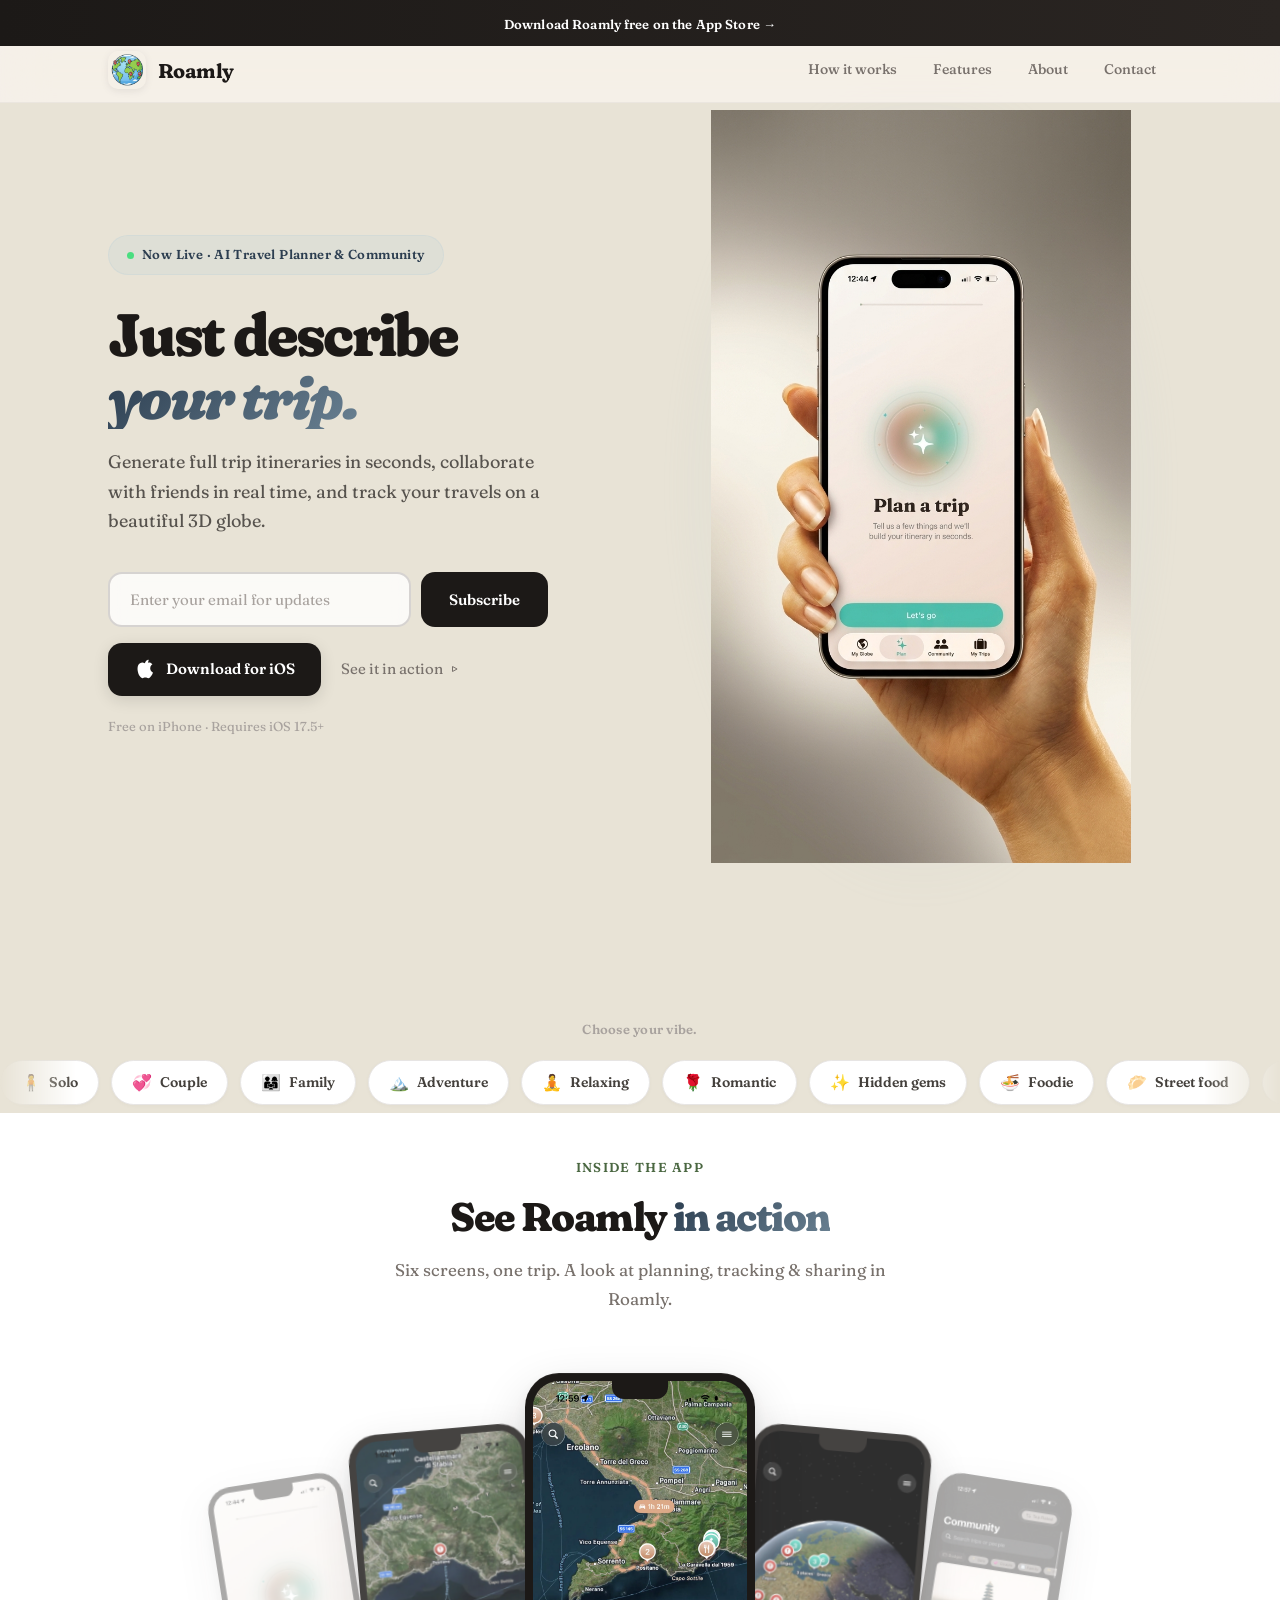
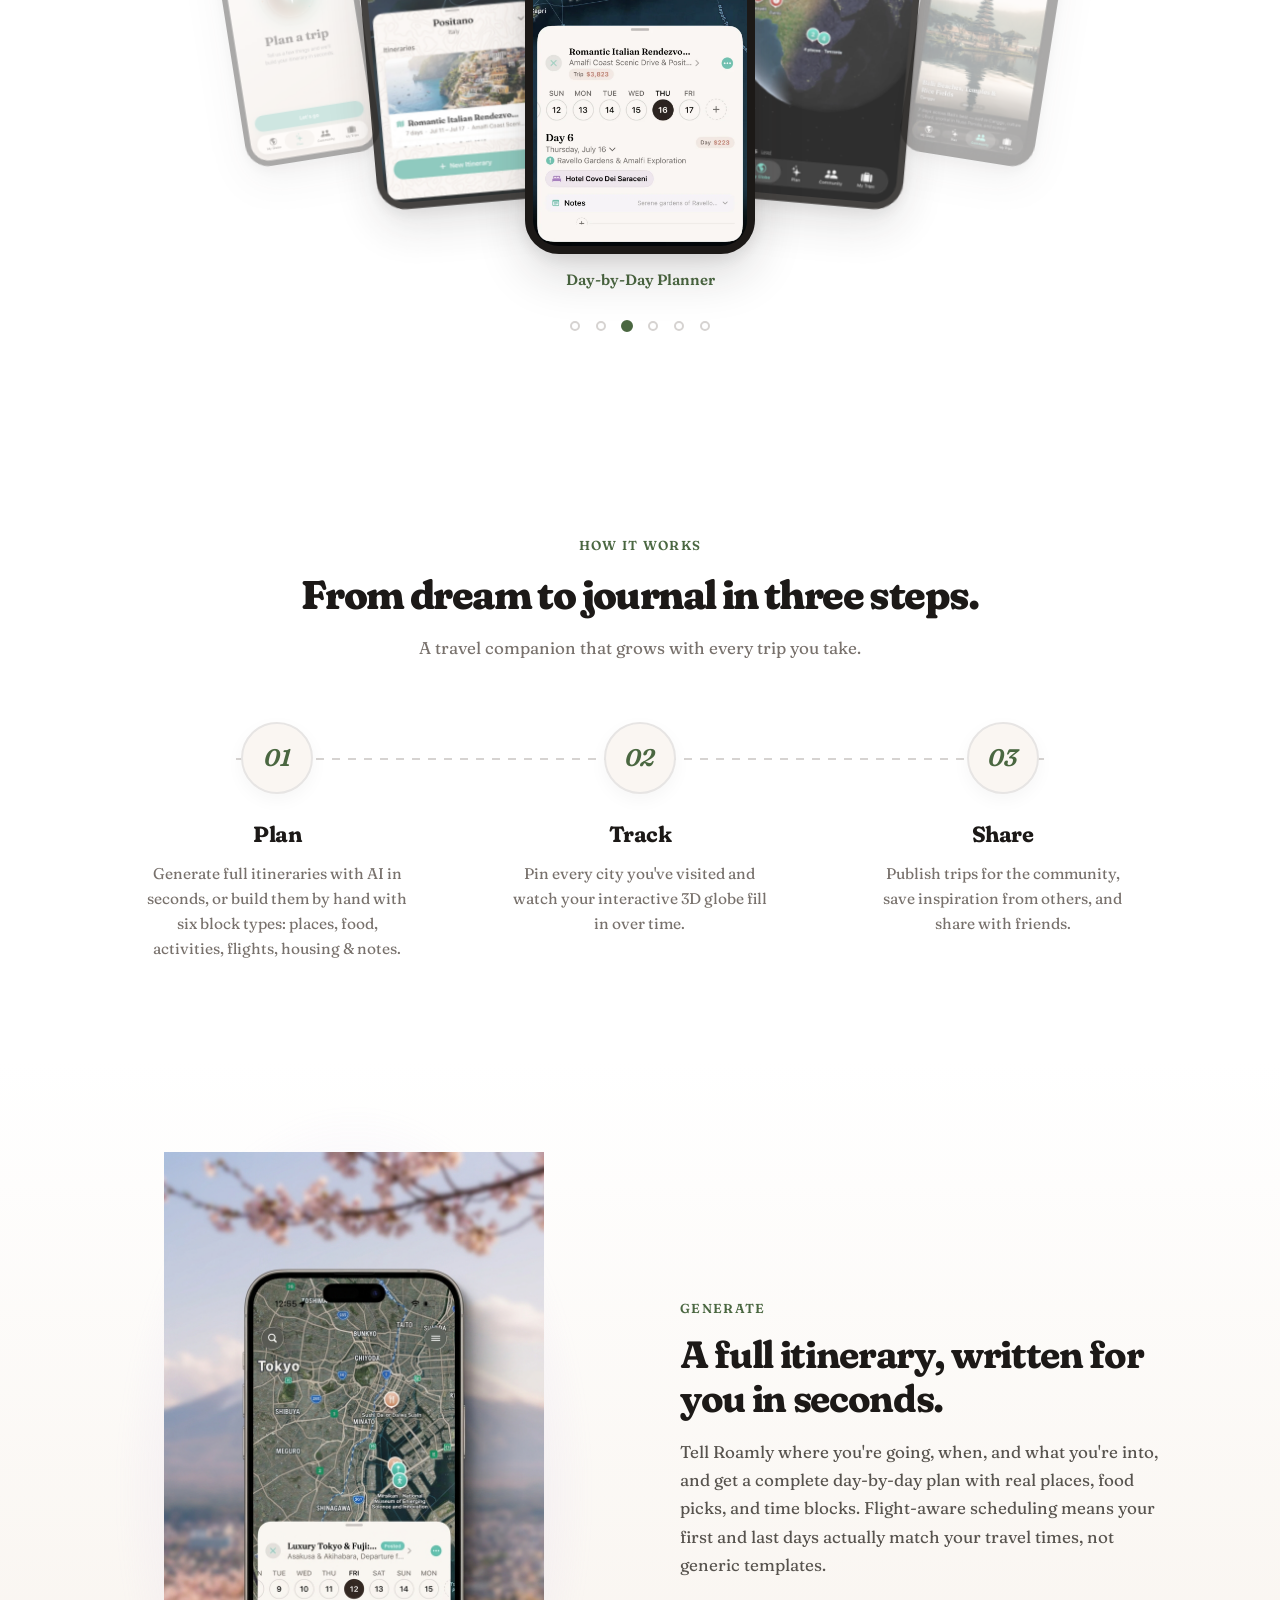
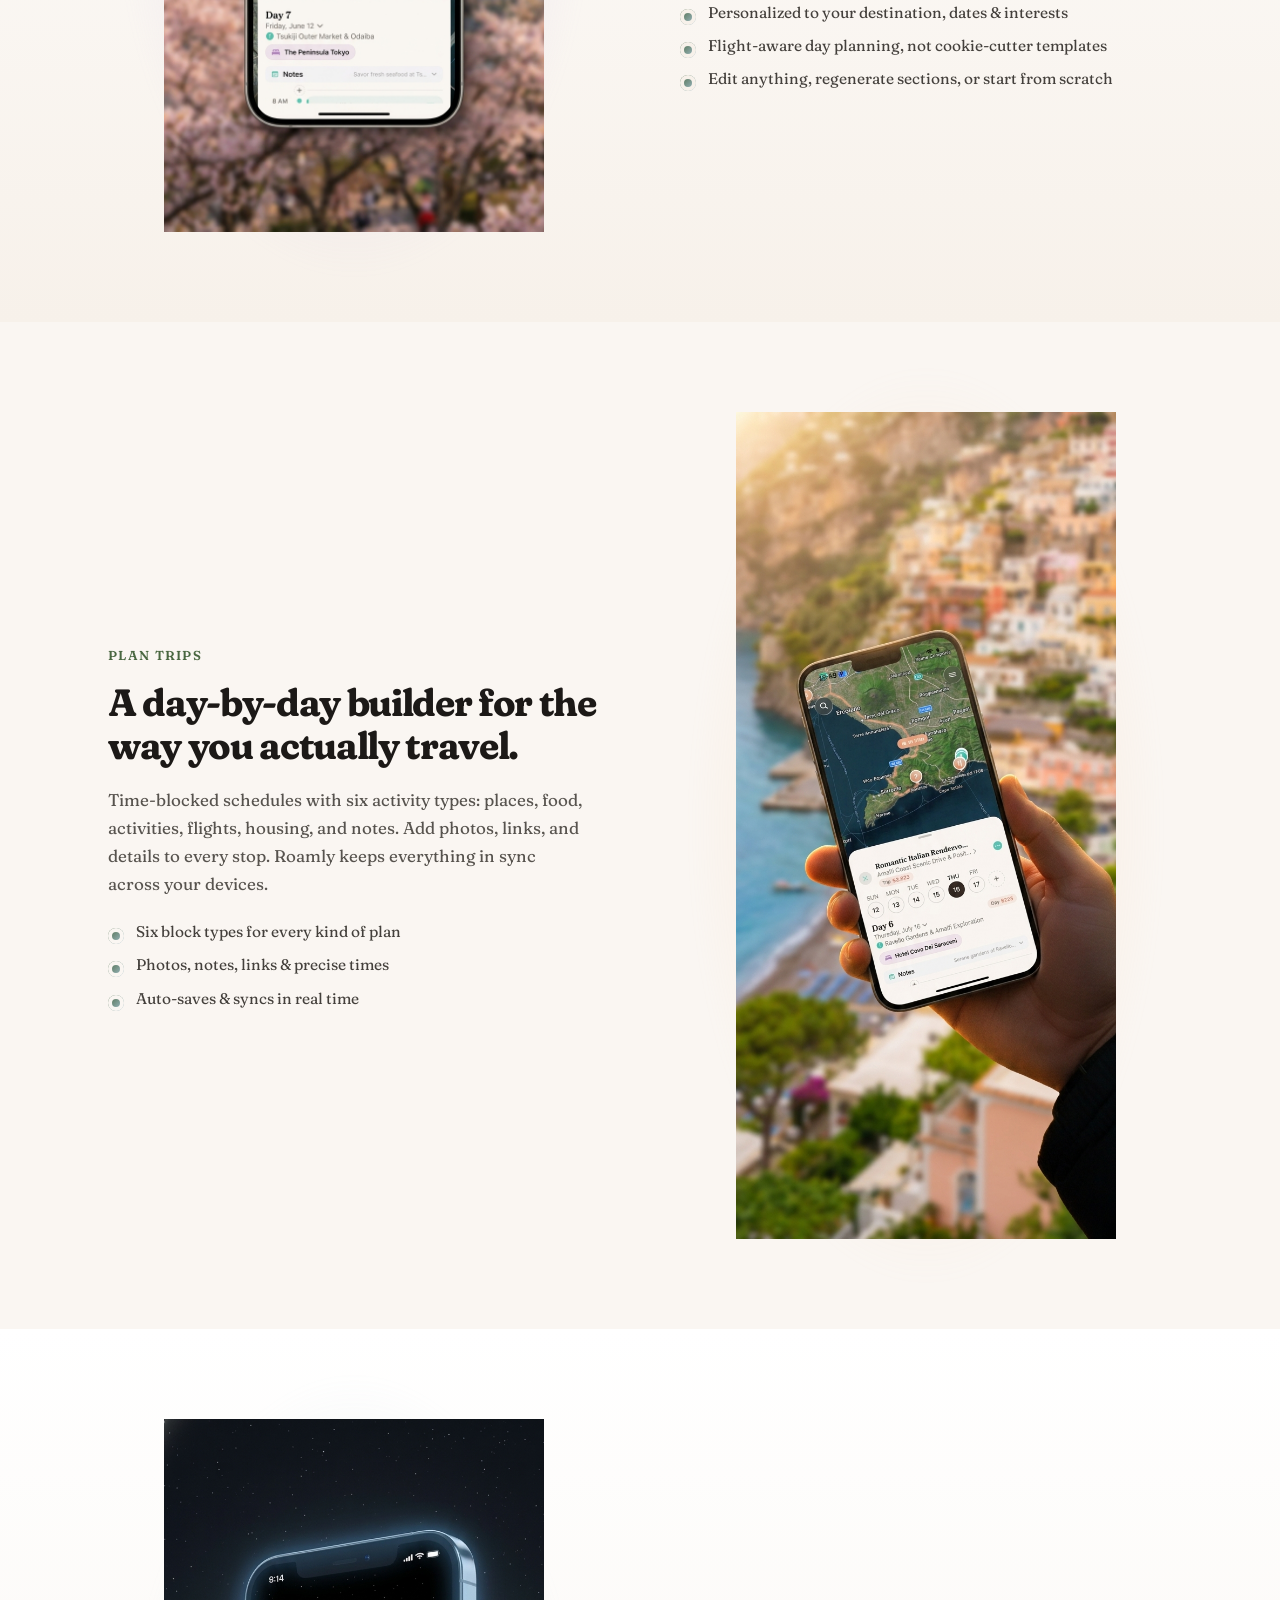
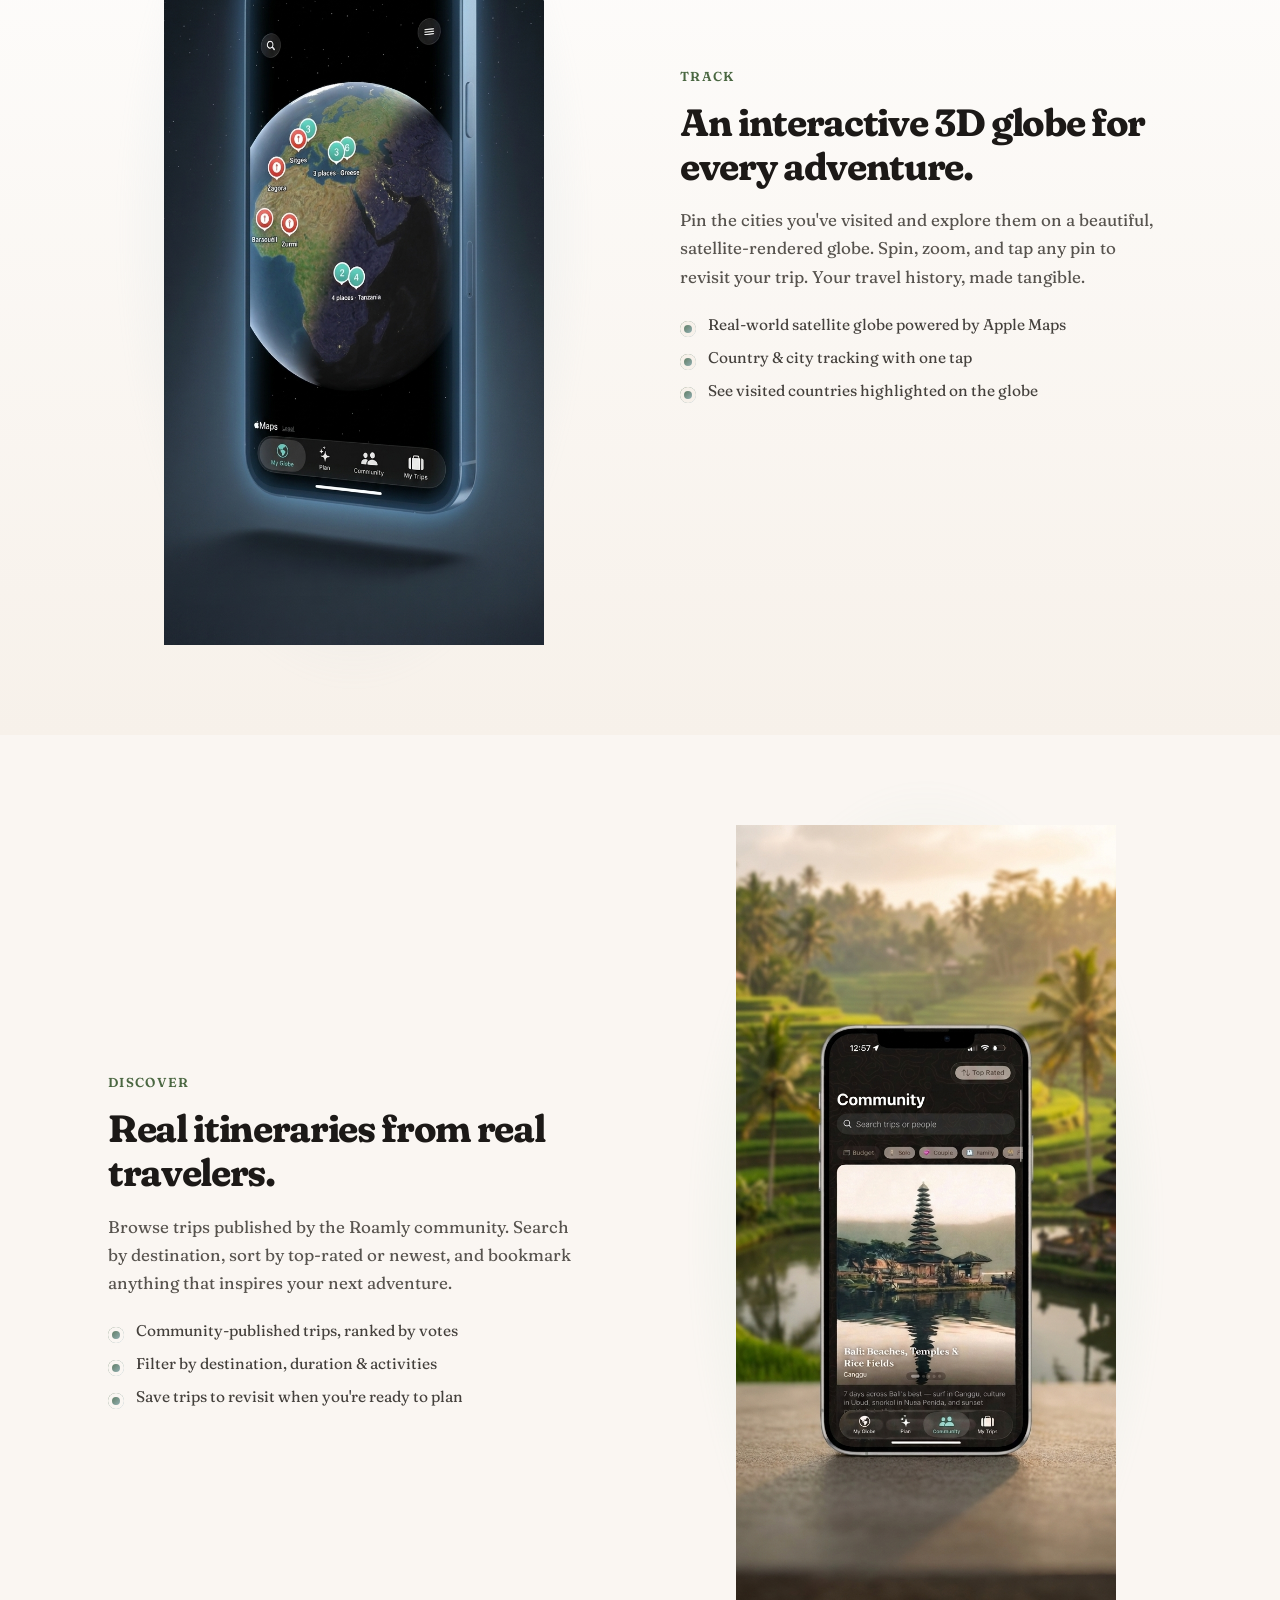
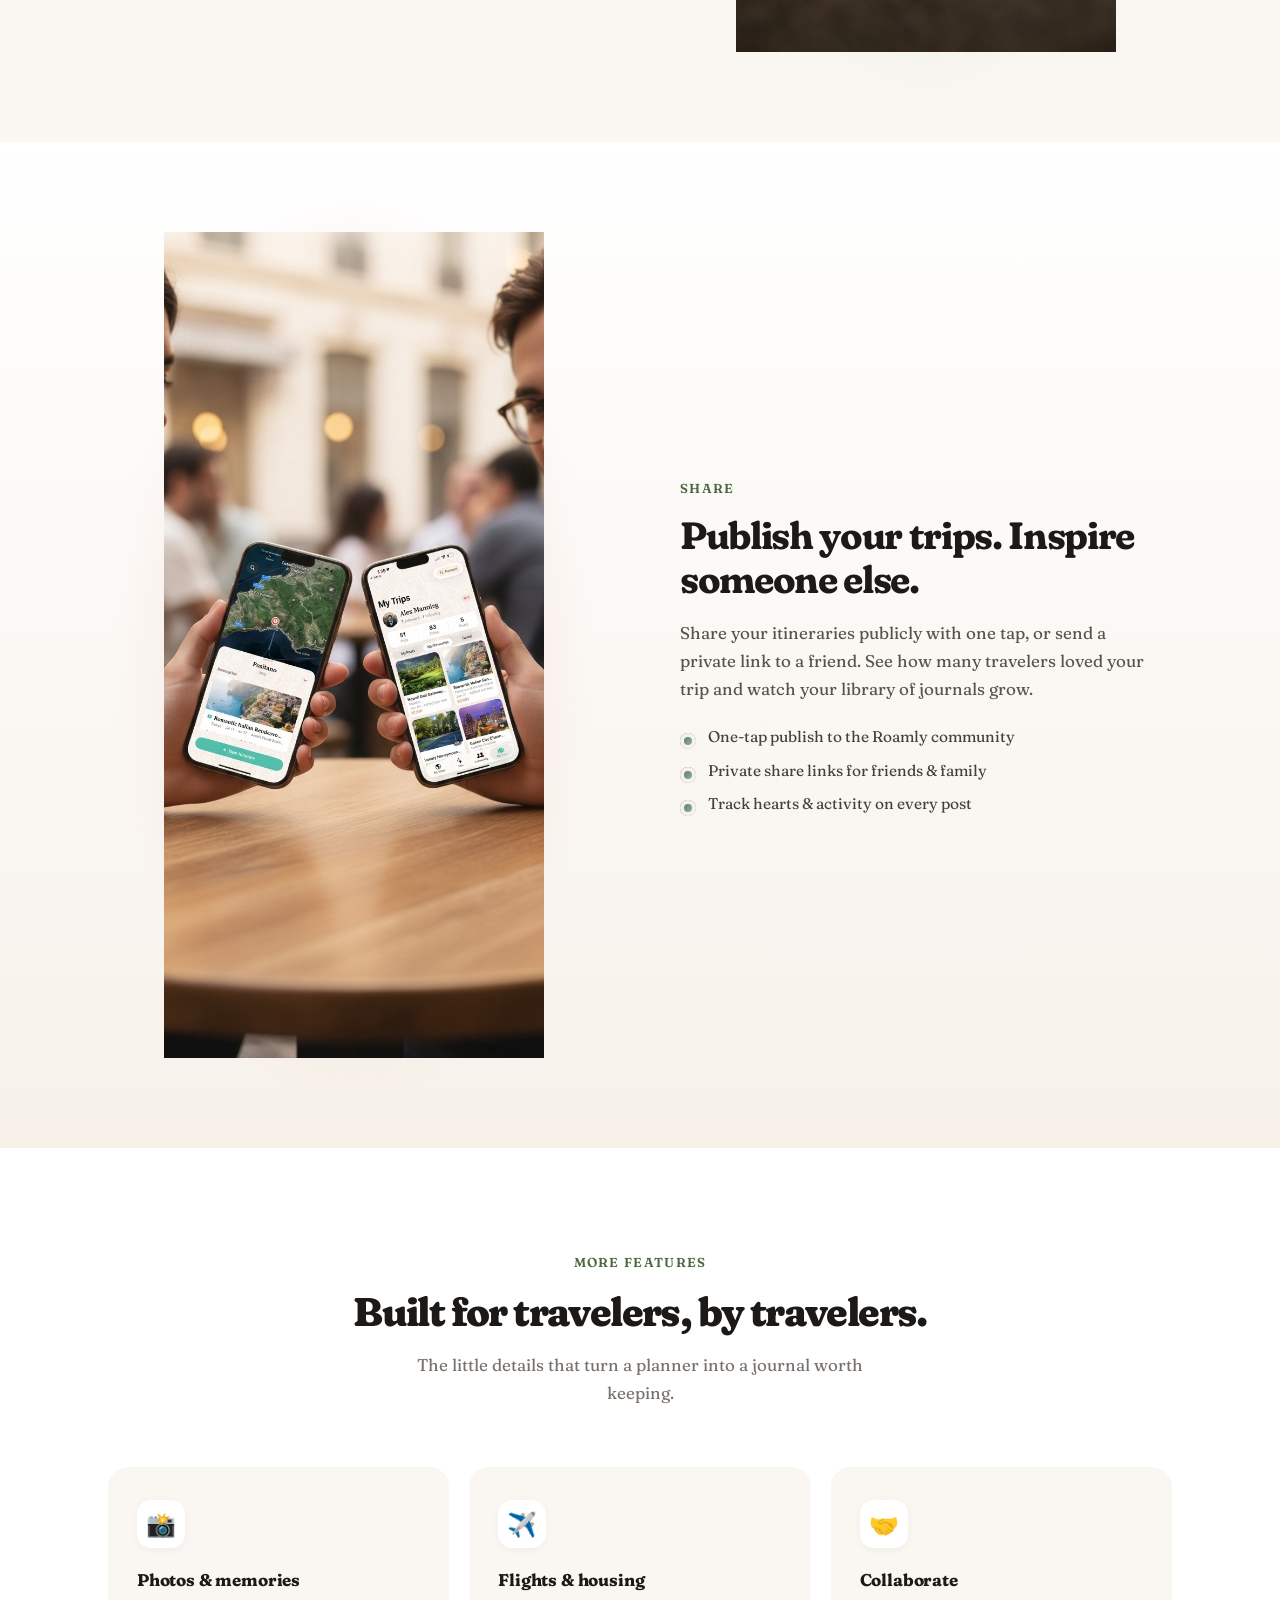
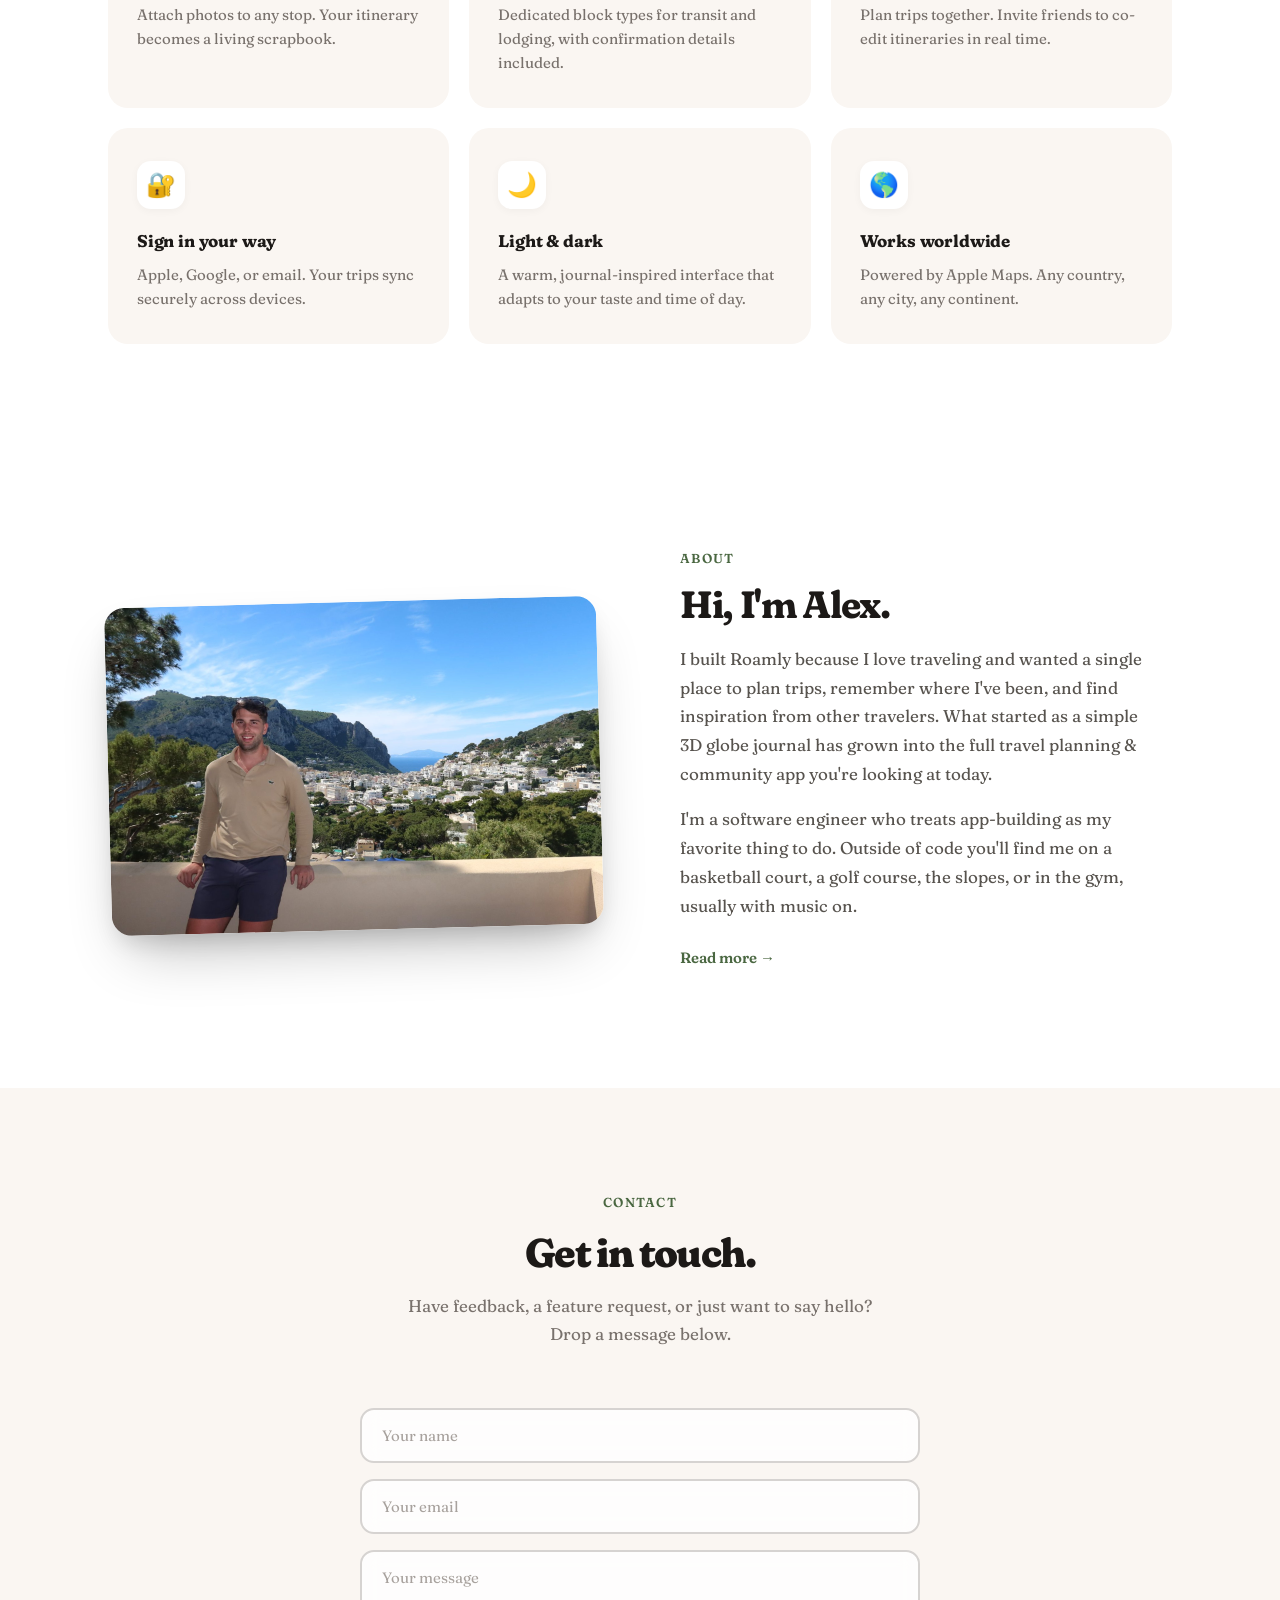
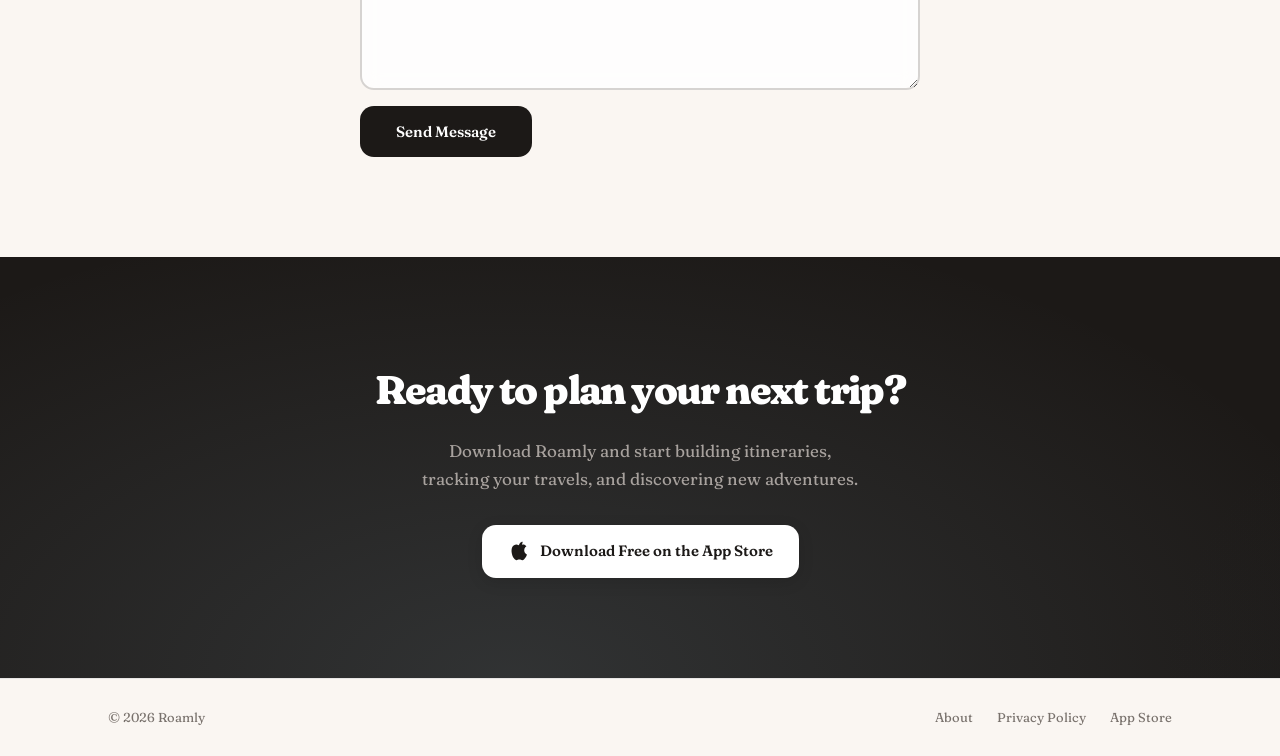
==== commit 8f00e68a: "Fix carousel ghosting: compress images, sync transitions, fix wrap Three compounding bugs were causi" ====
--- a/index.html
+++ b/index.html
@@ -429,12 +429,12 @@
 
     // Showcase fan carousel
     const showcaseScreens = [
-      { img: 'assets/screens/plan.png', label: 'Plan a Trip' },
-      { img: 'assets/screens/destination.png', label: 'Destination' },
-      { img: 'assets/screens/trip-itinerary.png', label: 'Day-by-Day Planner' },
-      { img: 'assets/screens/globe-pins.png', label: '3D Globe' },
-      { img: 'assets/screens/community.png', label: 'Community' },
-      { img: 'assets/screens/mytrips.png', label: 'My Trips' },
+      { img: 'assets/screens/plan.webp', label: 'Plan a Trip' },
+      { img: 'assets/screens/destination.webp', label: 'Destination' },
+      { img: 'assets/screens/trip-itinerary.webp', label: 'Day-by-Day Planner' },
+      { img: 'assets/screens/globe-pins.webp', label: '3D Globe' },
+      { img: 'assets/screens/community.webp', label: 'Community' },
+      { img: 'assets/screens/mytrips.webp', label: 'My Trips' },
     ];
     let showcaseCenter = 2;
     const showcaseFan = document.getElementById('showcase-fan');
@@ -473,9 +473,28 @@
       return el;
     });
 
+    function showcaseIsHidden(state) {
+      return state === 'hidden-left' || state === 'hidden-right';
+    }
+
     function updateShowcaseFan() {
       showcasePhones.forEach((el, i) => {
-        el.className = `fan-phone ${showcaseStateClass(showcaseDiff(i, showcaseCenter))}`;
+        const prevState = el.className.replace('fan-phone', '').trim();
+        const newState = showcaseStateClass(showcaseDiff(i, showcaseCenter));
+
+        // A phone coming from a hidden (opacity 0) state was invisible a
+        // moment ago, so it can jump straight to its new spot with no
+        // transition. Without this, it would visibly sweep all the way
+        // across the fan while fading in from 0 opacity, since it has to
+        // travel the full width to "wrap around" to the other side.
+        if (showcaseIsHidden(prevState) && !showcaseIsHidden(newState)) {
+          el.style.transition = 'none';
+          el.className = `fan-phone ${newState}`;
+          void el.offsetHeight; // flush the instant position before re-enabling transitions
+          el.style.transition = '';
+        } else {
+          el.className = `fan-phone ${newState}`;
+        }
       });
       showcaseDots.forEach((d, i) => d.classList.toggle('active', i === showcaseCenter));
     }
--- a/assets/style.css
+++ b/assets/style.css
@@ -665,9 +665,9 @@
   top: 50%;
   left: 50%;
   transition:
-    transform 0.75s var(--ease-spring),
-    opacity 0.55s var(--ease-out),
-    filter 0.55s var(--ease-out);
+    transform 0.6s var(--ease-out),
+    opacity 0.6s var(--ease-out),
+    filter 0.6s var(--ease-out);
   cursor: pointer;
   will-change: transform, opacity;
 }
@@ -700,7 +700,7 @@
   border-radius: 0 0 12px 12px;
   z-index: 2;
 }
-.fan-phone img { width: 100%; border-radius: 26px; display: block; }
+.fan-phone img { width: 100%; aspect-ratio: 1206 / 2622; border-radius: 26px; display: block; }
 .fan-phone .fan-label {
   text-align: center;
   margin-top: 14px;
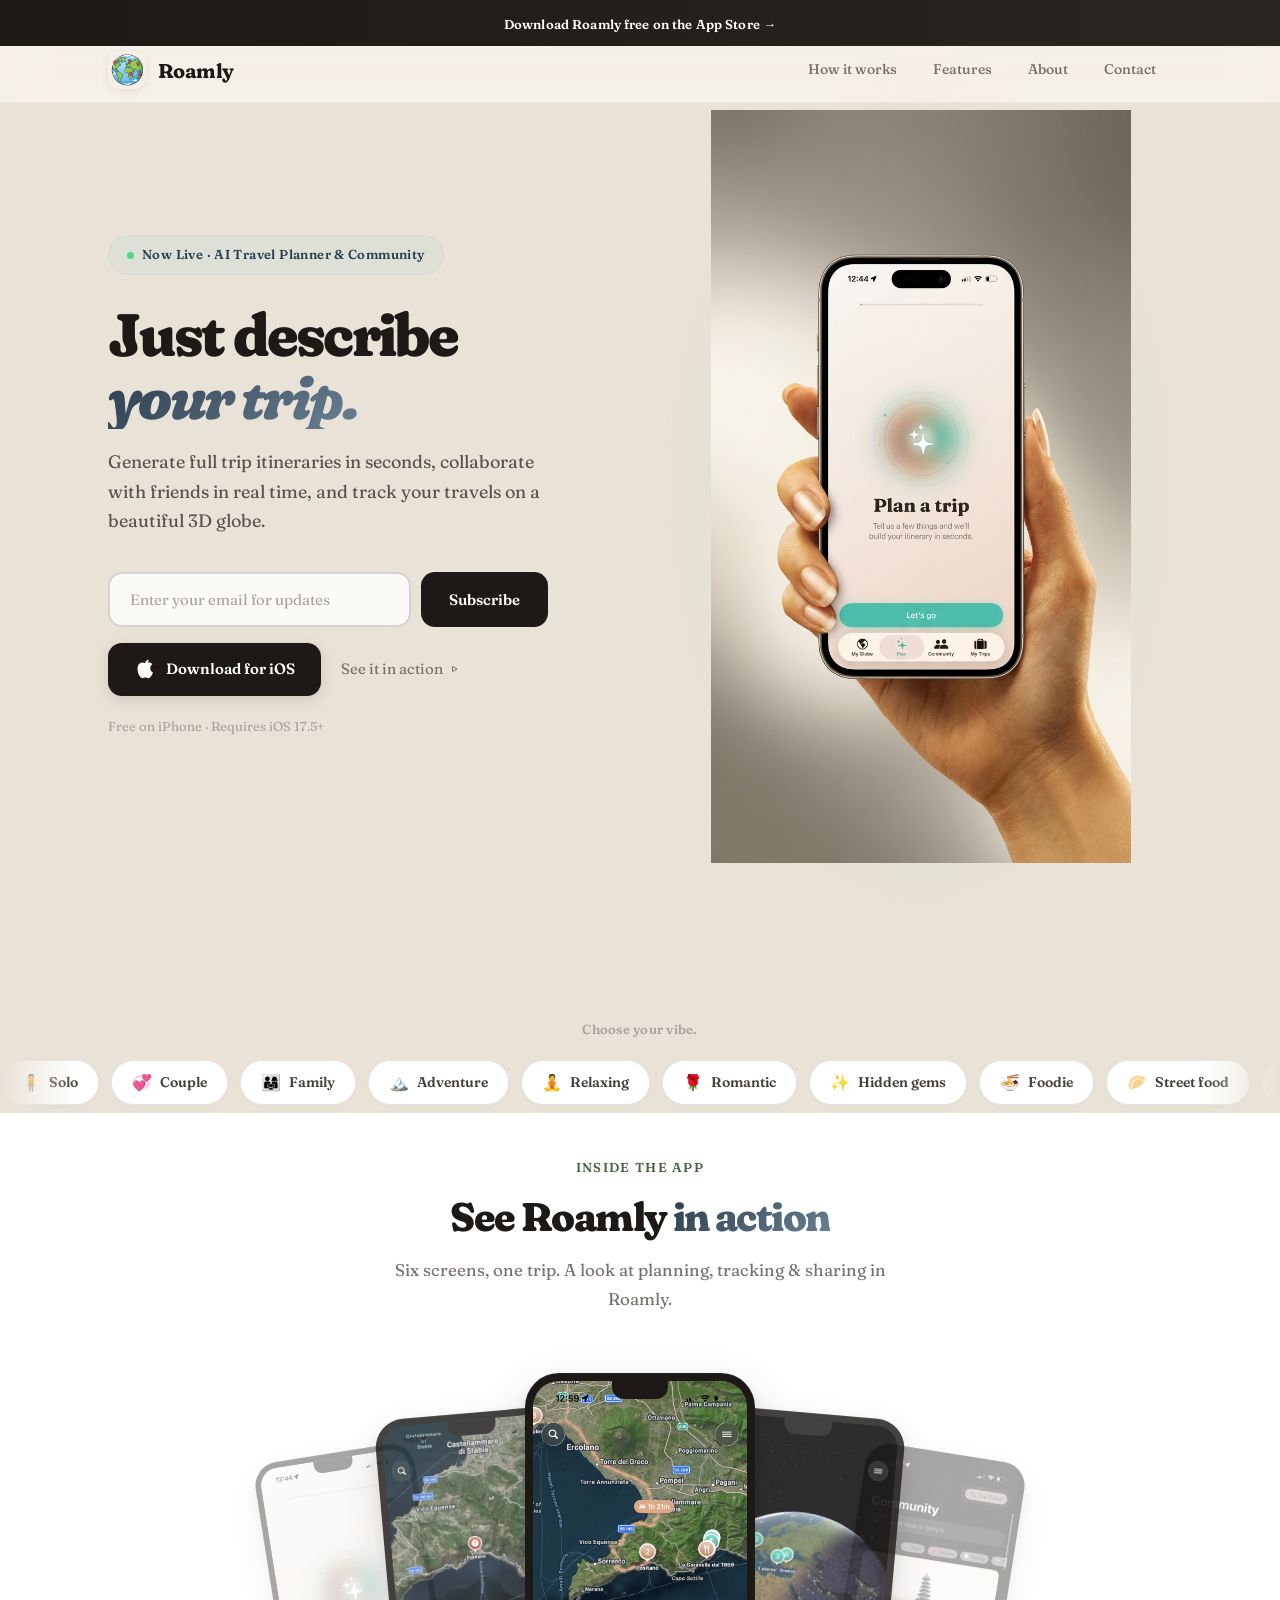
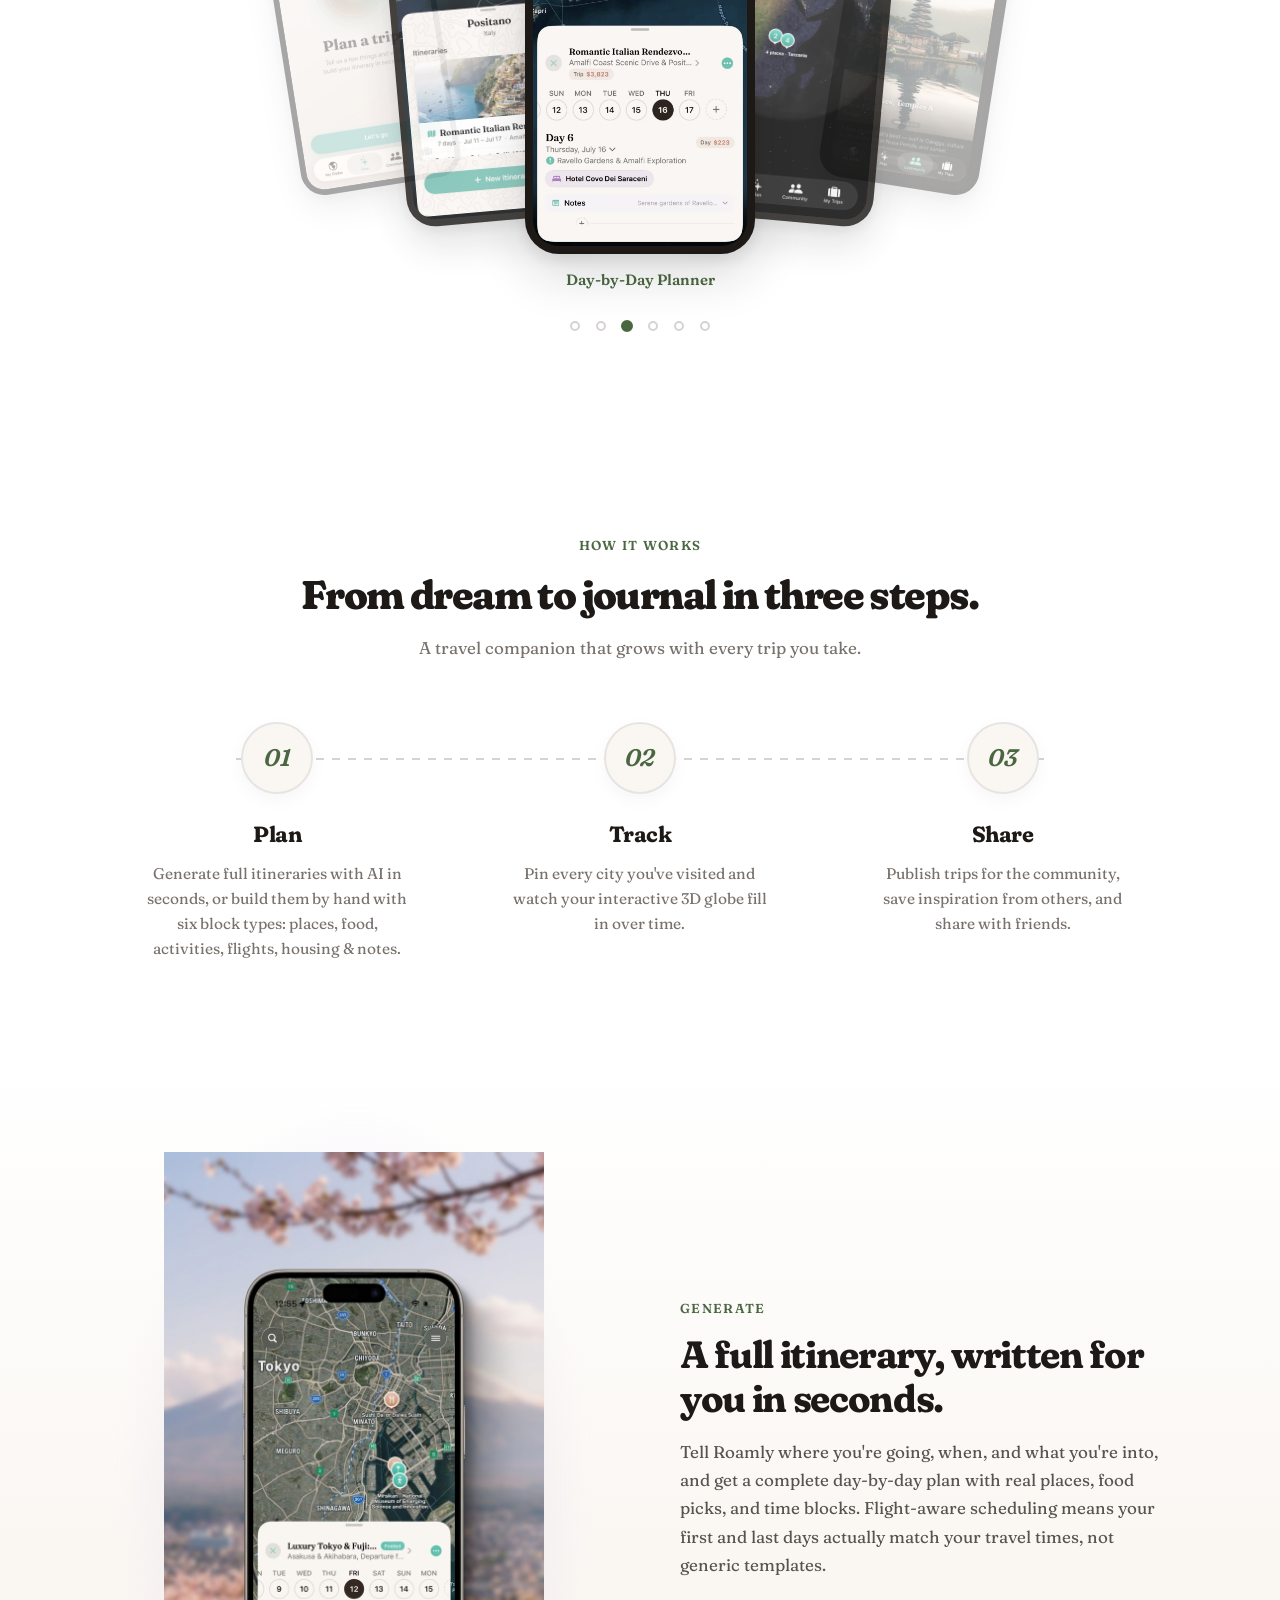
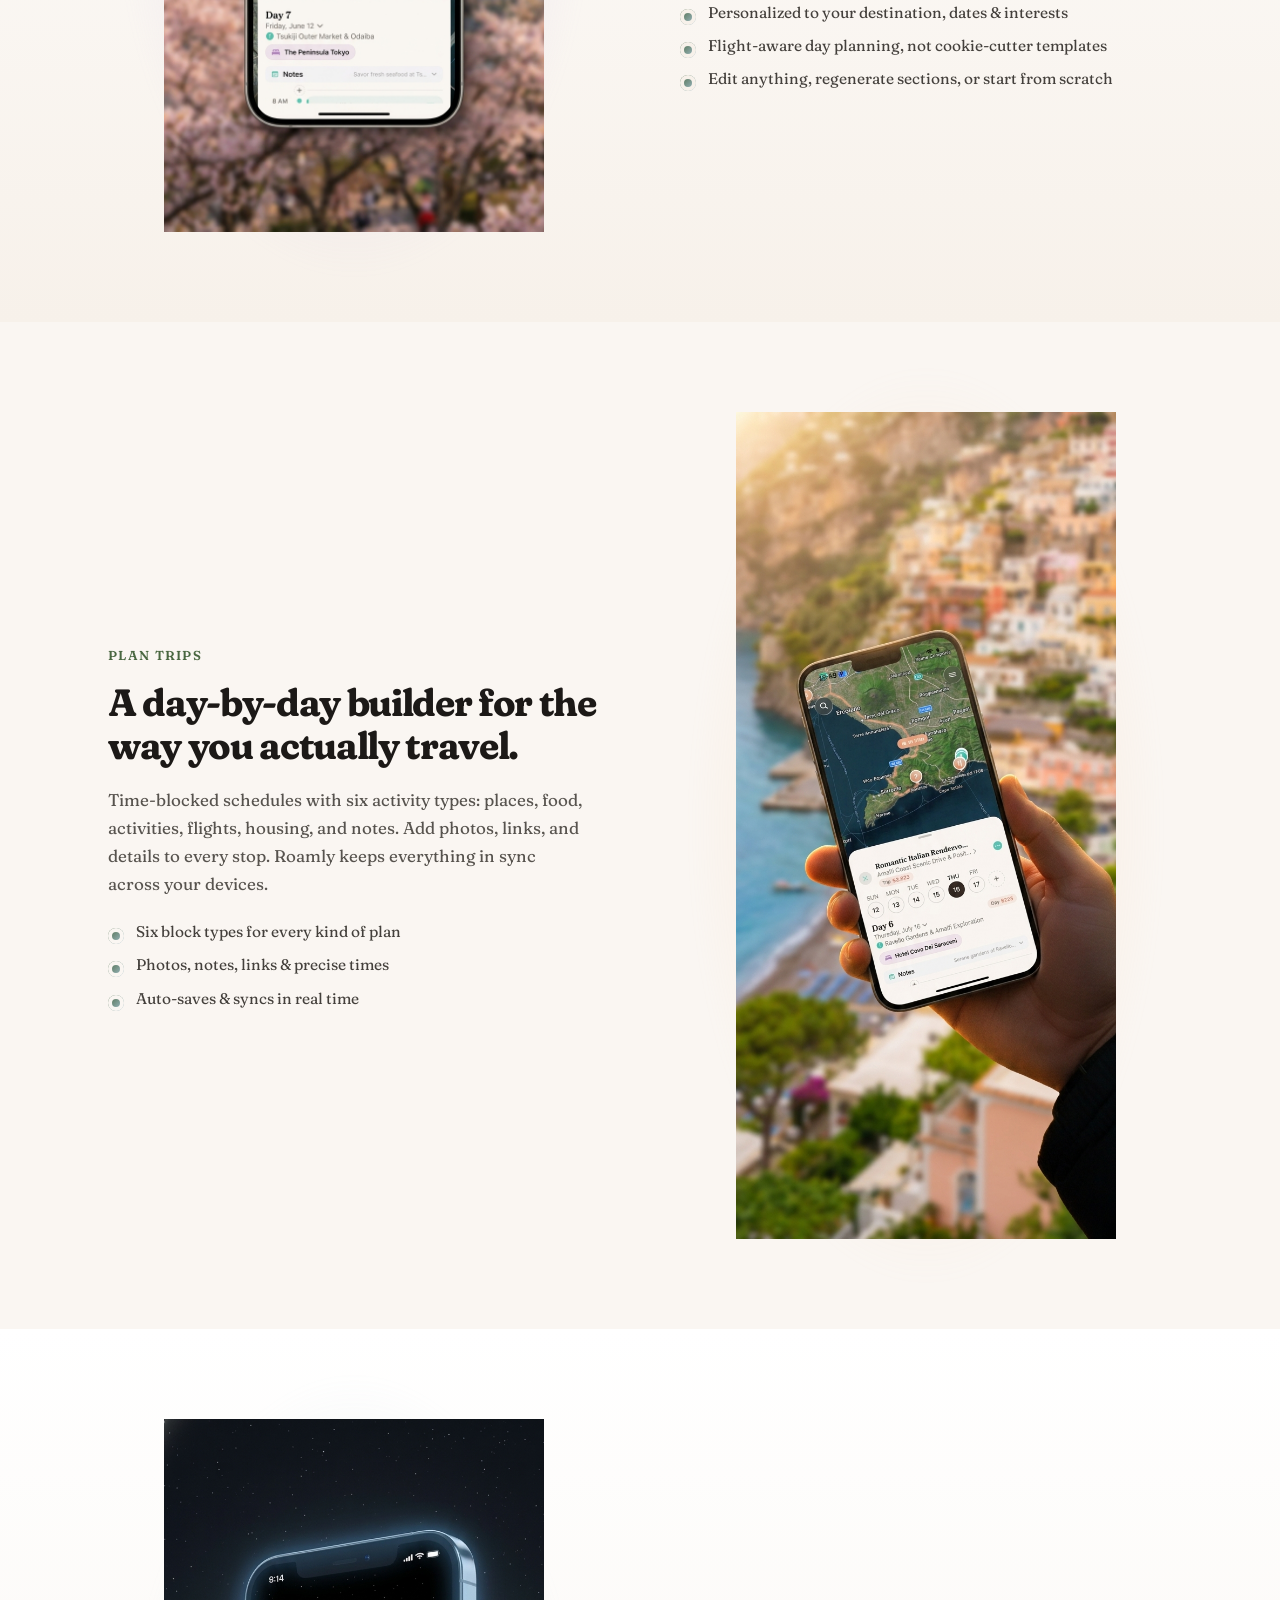
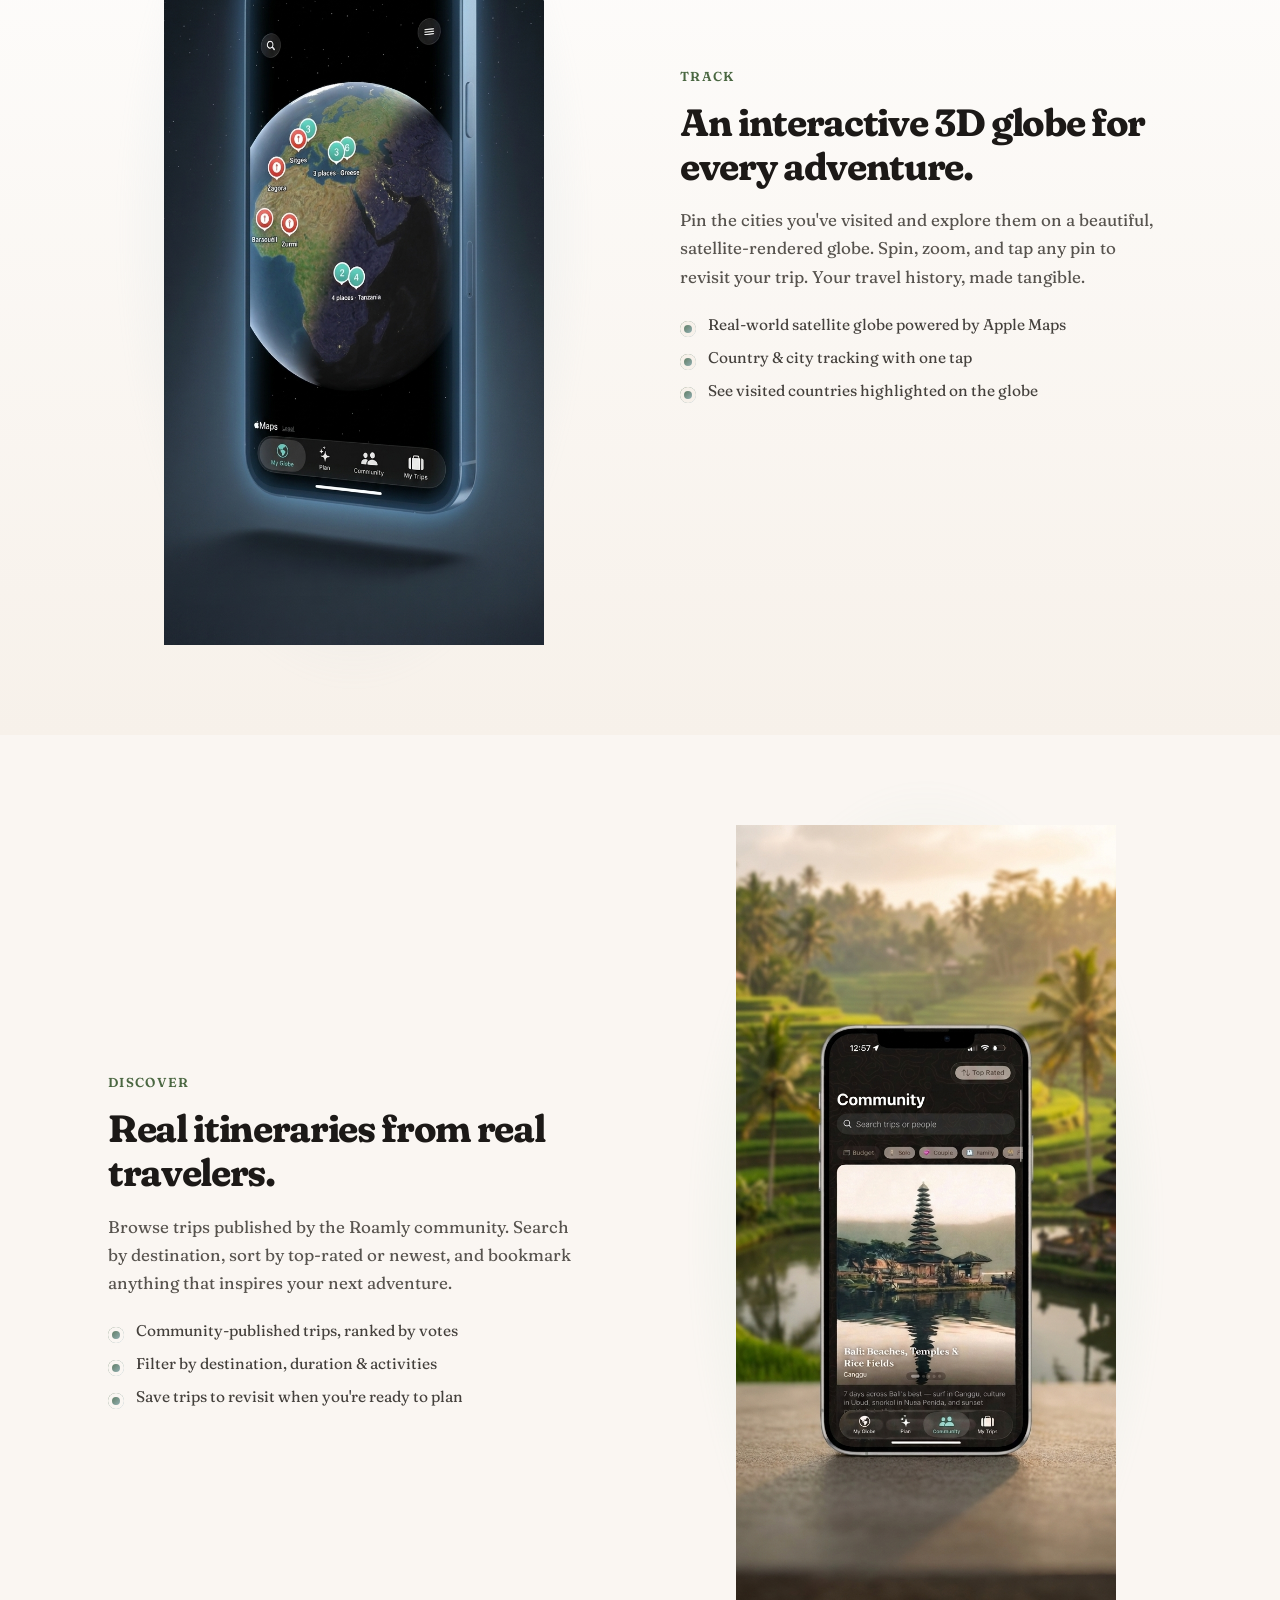
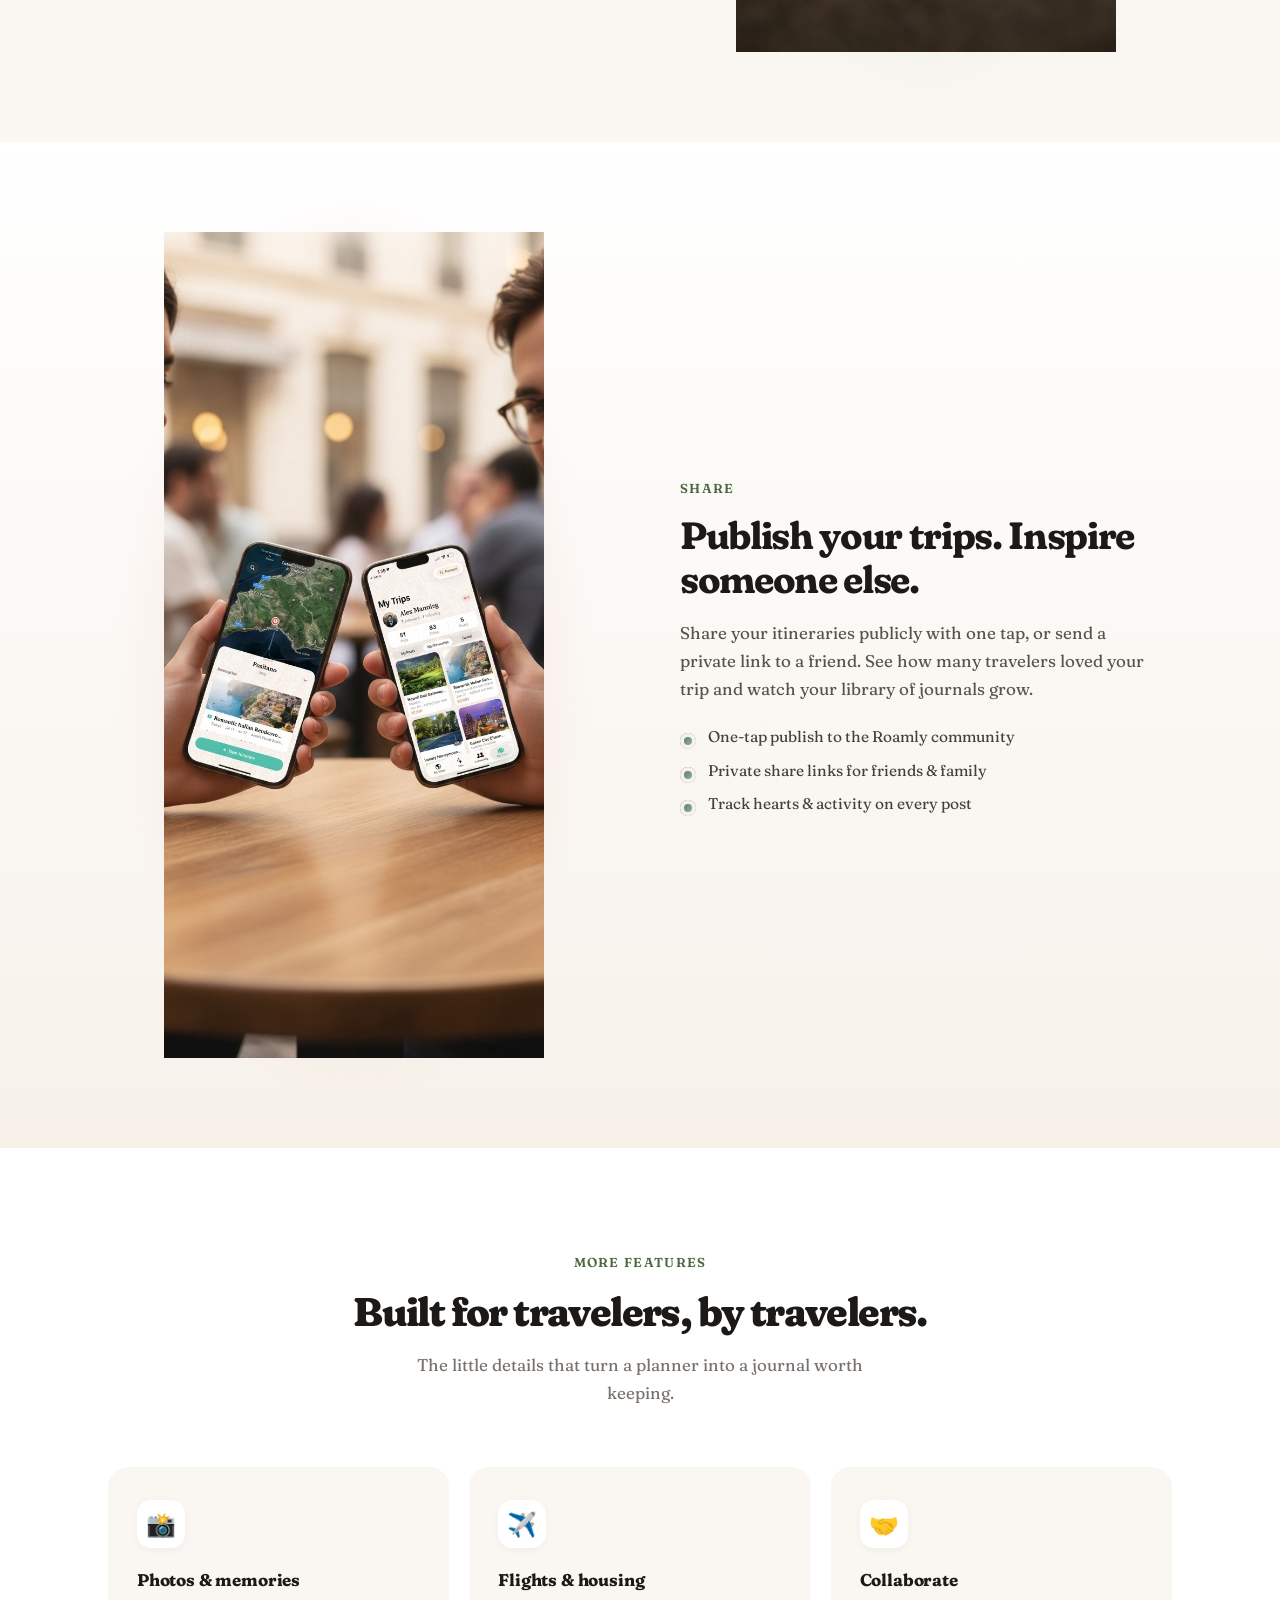
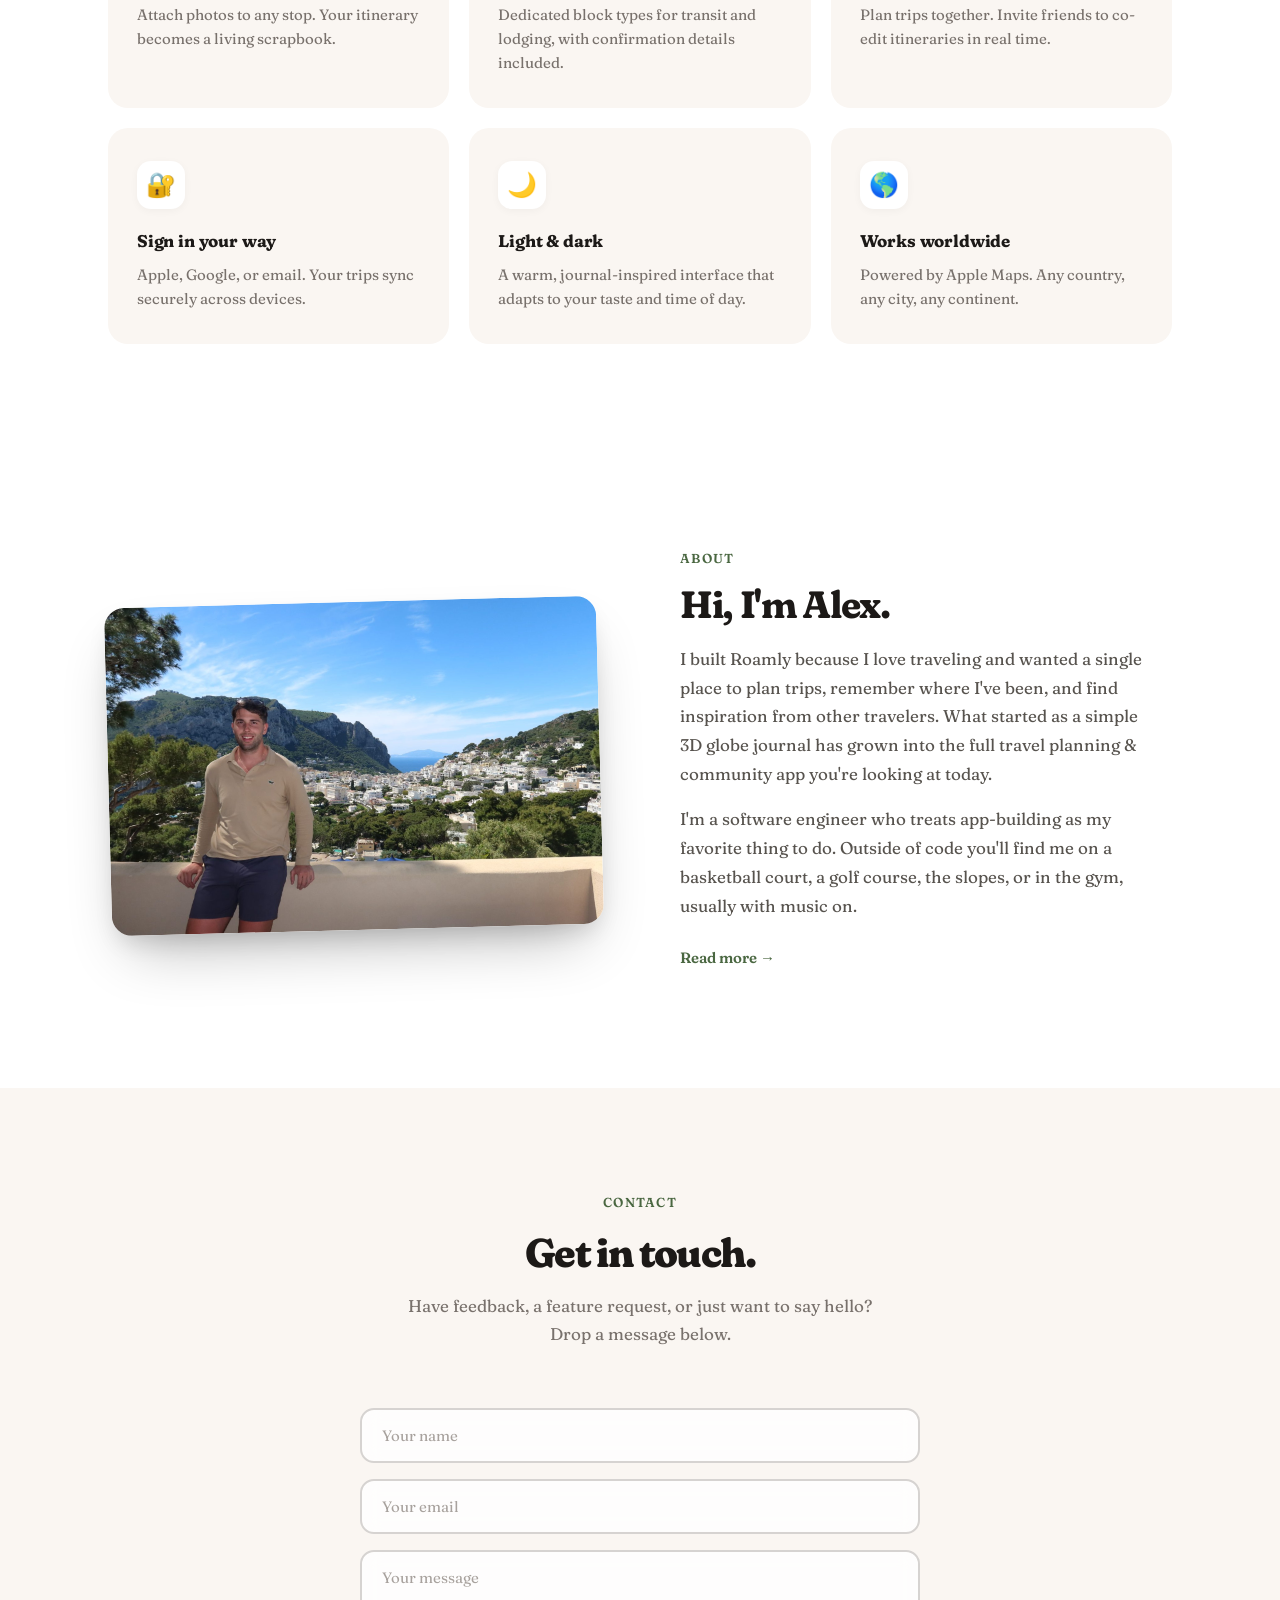
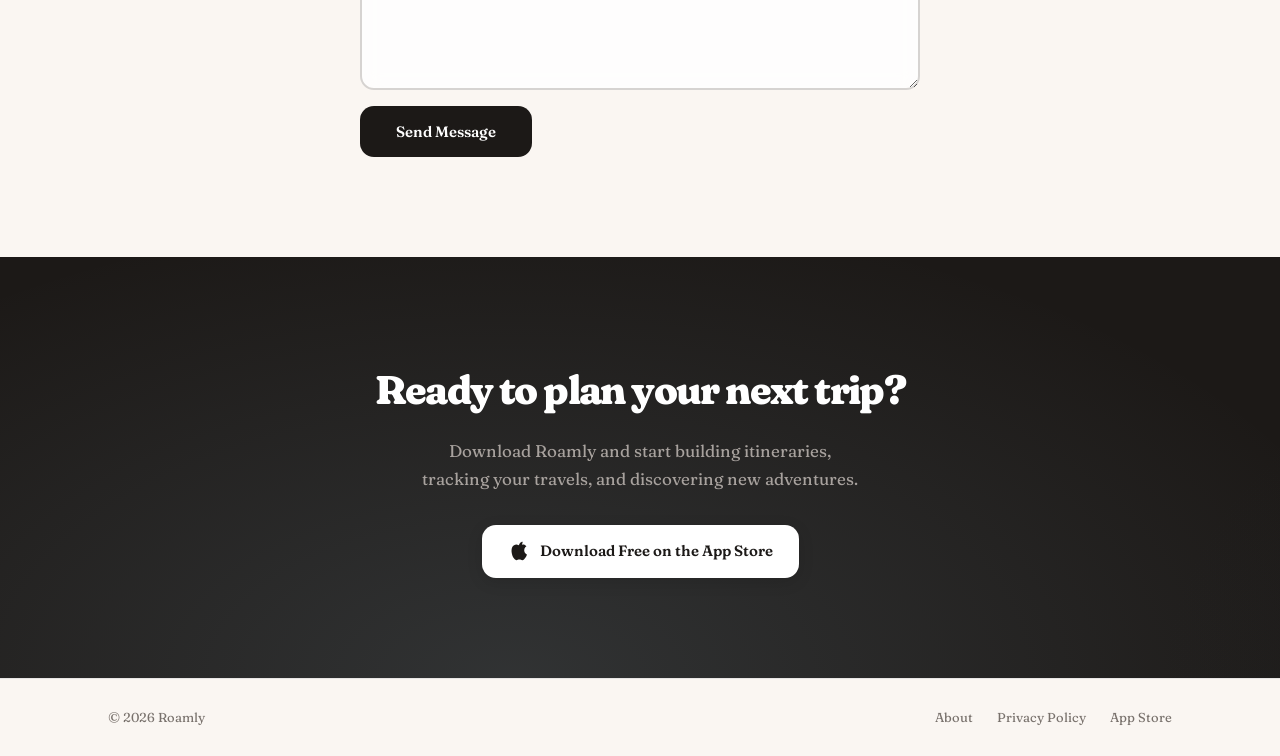
==== commit 798bfa7e: "Rebuild carousel as a continuous position-driven engine The previous design shuffled 6 elements betw" ====
--- a/index.html
+++ b/index.html
@@ -427,7 +427,27 @@
       observer.observe(el);
     });
 
-    // Showcase fan carousel
+    // Showcase fan carousel.
+    //
+    // Architecture: each of the 6 phones is a PERMANENT DOM element that
+    // only ever shows one screen — there is no role-reassignment and no
+    // CSS class toggling at all. Every animation frame, each phone's
+    // transform/opacity/filter/z-index is recomputed as a continuous,
+    // stateless function of its distance from a single animated position
+    // value (showcasePosition). That position is free to grow or shrink
+    // without limit (it's never wrapped/reset), so there is never a
+    // moment where a phone's target position "jumps" discontinuously —
+    // it always slides smoothly, exactly like a real carousel.
+    //
+    // The one place a discontinuity is mathematically unavoidable is in
+    // the *presentational* distance used for styling (the shortest-path
+    // wrap at +/-half the screen count, e.g. going from "3 slots away on
+    // the left" to "3 slots away on the right" is the same visual spot).
+    // Rather than special-casing exactly when that happens, the opacity
+    // curve below is built with a wide dead zone that reaches exactly 0
+    // well before that wrap point and stays 0 all the way to it — so
+    // regardless of interaction pattern, timing, or frame rate, the one
+    // discontinuous point is provably always fully invisible.
     const showcaseScreens = [
       { img: 'assets/screens/plan.webp', label: 'Plan a Trip' },
       { img: 'assets/screens/destination.webp', label: 'Destination' },
@@ -436,67 +456,139 @@
       { img: 'assets/screens/community.webp', label: 'Community' },
       { img: 'assets/screens/mytrips.webp', label: 'My Trips' },
     ];
-    let showcaseCenter = 2;
+    const showcaseCount = showcaseScreens.length;
     const showcaseFan = document.getElementById('showcase-fan');
     const showcaseDots = Array.from(document.querySelectorAll('#showcase-dots button'));
     let showcaseTimer = null;
-
-    function showcaseDiff(index, center) {
-      let diff = index - center;
-      if (diff > showcaseScreens.length / 2) diff -= showcaseScreens.length;
-      if (diff < -showcaseScreens.length / 2) diff += showcaseScreens.length;
-      return diff;
-    }
-
-    function showcaseStateClass(diff) {
-      if (diff === 0) return 'center';
-      if (diff === -1) return 'left';
-      if (diff === 1) return 'right';
-      if (diff === -2) return 'far-left';
-      if (diff === 2) return 'far-right';
-      return diff < 0 ? 'hidden-left' : 'hidden-right';
-    }
-
-    // Each phone gets its correct position class at creation time (not in a
-    // separate pass after insertion) so it never briefly renders unstyled
-    // and full-opacity before animating into place.
-    const showcasePhones = showcaseScreens.map((s, i) => {
+    let showcaseRAF = null;
+    let showcasePosition = 2; // unwrapped — grows/shrinks freely, never reset
+
+    function lerp(a, b, t) { return a + (b - a) * t; }
+
+    // Piecewise-linear interpolation between [distance, value] anchor pairs.
+    function interpAnchors(dist, anchors) {
+      for (let i = 0; i < anchors.length - 1; i++) {
+        const [d0, v0] = anchors[i];
+        const [d1, v1] = anchors[i + 1];
+        if (dist <= d1) {
+          const t = d1 === d0 ? 1 : (dist - d0) / (d1 - d0);
+          return lerp(v0, v1, Math.max(0, Math.min(1, t)));
+        }
+      }
+      return anchors[anchors.length - 1][1];
+    }
+
+    // Anchors keyed by |distance from center| in "slots". 2.4 is where
+    // opacity finishes fading to 0; the wrap point is at exactly 3 (half
+    // of 6 screens) — so opacity is guaranteed 0 for the entire [2.4, 3]
+    // range, regardless of how the animation got there.
+    const OPACITY_ANCHORS = [[0, 1], [1, 0.82], [2, 0.38], [2.4, 0], [3, 0]];
+    const SCALE_ANCHORS = [[0, 1], [1, 0.85], [2, 0.7], [2.4, 0.55], [3, 0.55]];
+    const ROTATE_ANCHORS = [[0, 0], [1, 5], [2, 9], [2.4, 11], [3, 12]]; // degrees
+    const SATURATE_ANCHORS = [[0, 1], [1, 0.9], [2, 0.8], [2.4, 0.75], [3, 0.75]];
+
+    function showcaseWrapDiff(rawDiff) {
+      let d = rawDiff % showcaseCount;
+      if (d > showcaseCount / 2) d -= showcaseCount;
+      if (d <= -showcaseCount / 2) d += showcaseCount;
+      return d;
+    }
+
+    const showcasePhones = showcaseScreens.map((screen, index) => {
       const el = document.createElement('div');
-      el.className = `fan-phone ${showcaseStateClass(showcaseDiff(i, showcaseCenter))}`;
-      el.innerHTML = `<div class="phone-wrap"><img src="${s.img}" alt="Roamly app screen: ${s.label}" /></div><div class="fan-label">${s.label}</div>`;
+      el.className = 'fan-phone';
+      el.innerHTML = `<div class="phone-wrap"><img src="${screen.img}" alt="Roamly app screen: ${screen.label}" /></div><div class="fan-label">${screen.label}</div>`;
       el.addEventListener('click', () => {
-        showcaseCenter = i;
-        updateShowcaseFan();
+        showcaseGoTo(index);
         restartShowcaseAutoRotate();
       });
       showcaseFan.appendChild(el);
-      return el;
+      return { el, index, label: el.querySelector('.fan-label') };
     });
 
-    function showcaseIsHidden(state) {
-      return state === 'hidden-left' || state === 'hidden-right';
-    }
-
-    function updateShowcaseFan() {
-      showcasePhones.forEach((el, i) => {
-        const prevState = el.className.replace('fan-phone', '').trim();
-        const newState = showcaseStateClass(showcaseDiff(i, showcaseCenter));
-
-        // A phone coming from a hidden (opacity 0) state was invisible a
-        // moment ago, so it can jump straight to its new spot with no
-        // transition. Without this, it would visibly sweep all the way
-        // across the fan while fading in from 0 opacity, since it has to
-        // travel the full width to "wrap around" to the other side.
-        if (showcaseIsHidden(prevState) && !showcaseIsHidden(newState)) {
-          el.style.transition = 'none';
-          el.className = `fan-phone ${newState}`;
-          void el.offsetHeight; // flush the instant position before re-enabling transitions
-          el.style.transition = '';
+    function showcaseOffsetPx(dist, units) {
+      const step = units.far - units.near;
+      const anchors = [
+        [0, 0],
+        [1, units.near],
+        [2, units.far],
+        [2.4, units.far + step * 0.4],
+        [3, units.far + step * 0.8],
+      ];
+      return interpAnchors(dist, anchors);
+    }
+
+    function showcaseReadUnits() {
+      const cs = getComputedStyle(showcaseFan);
+      const near = parseFloat(cs.getPropertyValue('--fan-near-offset'));
+      const far = parseFloat(cs.getPropertyValue('--fan-far-offset'));
+      return {
+        near: Number.isFinite(near) ? near : 150,
+        far: Number.isFinite(far) ? far : 280,
+      };
+    }
+
+    function renderShowcaseAt(position) {
+      const units = showcaseReadUnits();
+      showcasePhones.forEach(phone => {
+        const diff = showcaseWrapDiff(phone.index - position);
+        const dist = Math.abs(diff);
+        const sign = diff < 0 ? -1 : 1;
+
+        const opacity = interpAnchors(dist, OPACITY_ANCHORS);
+        const scale = interpAnchors(dist, SCALE_ANCHORS);
+        const rotateDeg = sign * interpAnchors(dist, ROTATE_ANCHORS);
+        const saturate = interpAnchors(dist, SATURATE_ANCHORS);
+        const offsetPx = sign * showcaseOffsetPx(dist, units);
+        const isVisible = opacity > 0.02;
+
+        phone.el.style.zIndex = String(Math.round(100 - dist * 20));
+        phone.el.style.opacity = String(opacity);
+        phone.el.style.pointerEvents = isVisible ? '' : 'none';
+        phone.el.style.filter = isVisible ? `saturate(${saturate})` : 'none';
+        phone.el.style.transform =
+          `translate(-50%, -50%) translateX(${offsetPx}px) rotate(${rotateDeg}deg) scale(${scale})`;
+        phone.label.style.opacity = String(Math.max(0, 1 - dist * 3));
+      });
+
+      const nearestIndex = ((Math.round(position) % showcaseCount) + showcaseCount) % showcaseCount;
+      showcaseDots.forEach((d, i) => d.classList.toggle('active', i === nearestIndex));
+    }
+
+    function showcaseAnimateTo(target) {
+      if (showcaseRAF !== null) cancelAnimationFrame(showcaseRAF);
+      const start = showcasePosition;
+      const distance = target - start;
+      const duration = 600;
+      const startTime = performance.now();
+      const easeOutCubic = t => 1 - Math.pow(1 - t, 3);
+
+      function tick(now) {
+        const t = Math.min(1, (now - startTime) / duration);
+        showcasePosition = distance === 0 ? target : lerp(start, target, easeOutCubic(t));
+        renderShowcaseAt(showcasePosition);
+        if (t < 1) {
+          showcaseRAF = requestAnimationFrame(tick);
         } else {
-          el.className = `fan-phone ${newState}`;
+          showcaseRAF = null;
+          showcasePosition = target;
+          renderShowcaseAt(showcasePosition);
         }
-      });
-      showcaseDots.forEach((d, i) => d.classList.toggle('active', i === showcaseCenter));
+      }
+      showcaseRAF = requestAnimationFrame(tick);
+    }
+
+    // Always animates toward the NEAREST representation of targetIndex
+    // relative to wherever showcasePosition currently is (even mid-flight),
+    // so it's never more than half a loop away and always redirects smoothly.
+    function showcaseGoTo(targetIndex) {
+      const delta = showcaseWrapDiff(targetIndex - showcasePosition);
+      if (Math.abs(delta) < 1e-6 && showcaseRAF === null) return; // already there, nothing in flight
+      showcaseAnimateTo(showcasePosition + delta);
+    }
+
+    function showcaseCurrentIndex() {
+      return ((Math.round(showcasePosition) % showcaseCount) + showcaseCount) % showcaseCount;
     }
 
     function stopShowcaseAutoRotate() {
@@ -509,8 +601,7 @@
     function startShowcaseAutoRotate() {
       stopShowcaseAutoRotate();
       showcaseTimer = window.setInterval(() => {
-        showcaseCenter = (showcaseCenter + 1) % showcaseScreens.length;
-        updateShowcaseFan();
+        showcaseGoTo((showcaseCurrentIndex() + 1) % showcaseCount);
       }, 4300);
     }
 
@@ -520,8 +611,7 @@
 
     showcaseDots.forEach(btn => {
       btn.addEventListener('click', () => {
-        showcaseCenter = Number(btn.dataset.idx);
-        updateShowcaseFan();
+        showcaseGoTo(Number(btn.dataset.idx));
         restartShowcaseAutoRotate();
       });
     });
@@ -561,15 +651,13 @@
       const dx = t.clientX - showcaseTouchStartX;
       const dy = t.clientY - showcaseTouchStartY;
       if (Math.abs(dx) > 40 && Math.abs(dx) > Math.abs(dy)) {
-        showcaseCenter = dx < 0
-          ? (showcaseCenter + 1) % showcaseScreens.length
-          : (showcaseCenter - 1 + showcaseScreens.length) % showcaseScreens.length;
-        updateShowcaseFan();
+        const dir = dx < 0 ? 1 : -1;
+        showcaseGoTo((showcaseCurrentIndex() + dir + showcaseCount) % showcaseCount);
       }
       restartShowcaseAutoRotate();
     });
 
-    updateShowcaseFan();
+    renderShowcaseAt(showcasePosition);
     startShowcaseAutoRotate();
 
     // Email form
--- a/assets/style.css
+++ b/assets/style.css
@@ -644,11 +644,8 @@
 
 .showcase-fan {
   --fan-center-width: clamp(200px, 22vw, 230px);
-  --fan-side-width: clamp(174px, 20vw, 212px);
-  --fan-outer-width: clamp(142px, 16vw, 194px);
   --fan-near-offset: clamp(126px, 16vw, 186px);
   --fan-far-offset: clamp(222px, 27vw, 344px);
-  --fan-exit-offset: clamp(296px, 37vw, 436px);
   display: flex;
   justify-content: center;
   align-items: center;
@@ -661,28 +658,20 @@
 }
 
 .fan-phone {
+  /* Every phone permanently shows one screen. Its transform/opacity/etc.
+     are recomputed every animation frame in JS as a continuous function of
+     its distance from the carousel's current position — there is no
+     discrete "role" state and nothing is ever toggled between CSS classes,
+     so there's no per-property timing to get out of sync and no moment
+     where a stale class could cause a visible jump. */
   position: absolute;
   top: 50%;
   left: 50%;
-  transition:
-    transform 0.6s var(--ease-out),
-    opacity 0.6s var(--ease-out),
-    filter 0.6s var(--ease-out);
   cursor: pointer;
-  will-change: transform, opacity;
-}
-
-.fan-phone.hidden-left,
-.fan-phone.hidden-right {
-  opacity: 0;
-  pointer-events: none;
-  z-index: 0;
-  filter: blur(3px);
-}
-.fan-phone.hidden-left  { transform: translate(-50%, -50%) translateX(calc(-1 * var(--fan-exit-offset))) rotate(-12deg) scale(0.5); }
-.fan-phone.hidden-right { transform: translate(-50%, -50%) translateX(var(--fan-exit-offset)) rotate(12deg) scale(0.5); }
+}
 
 .fan-phone .phone-wrap {
+  width: var(--fan-center-width);
   background: var(--gray-900);
   border-radius: 34px;
   padding: 8px;
@@ -707,23 +696,7 @@
   font-size: 15px;
   font-weight: 600;
   color: var(--green);
-  opacity: 0;
-  transition: opacity 0.5s;
-}
-
-.fan-phone.center { z-index: 4; transform: translate(-50%, -50%) scale(1); opacity: 1; filter: none; }
-.fan-phone.center .phone-wrap { width: var(--fan-center-width); }
-.fan-phone.center .fan-label { opacity: 1; }
-
-.fan-phone.left  { z-index: 3; transform: translate(-50%, -50%) translateX(calc(-1 * var(--fan-near-offset))) rotate(-5deg) scale(0.85); opacity: 0.82; filter: saturate(0.9); }
-.fan-phone.right { z-index: 3; transform: translate(-50%, -50%) translateX(var(--fan-near-offset)) rotate(5deg) scale(0.85); opacity: 0.82; filter: saturate(0.9); }
-.fan-phone.left .phone-wrap,
-.fan-phone.right .phone-wrap { width: var(--fan-side-width); }
-
-.fan-phone.far-left  { z-index: 2; transform: translate(-50%, -50%) translateX(calc(-1 * var(--fan-far-offset))) rotate(-9deg) scale(0.7); opacity: 0.38; filter: saturate(0.8); }
-.fan-phone.far-right { z-index: 2; transform: translate(-50%, -50%) translateX(var(--fan-far-offset)) rotate(9deg) scale(0.7); opacity: 0.38; filter: saturate(0.8); }
-.fan-phone.far-left .phone-wrap,
-.fan-phone.far-right .phone-wrap { width: var(--fan-outer-width); }
+}
 
 .showcase-dots {
   display: flex;
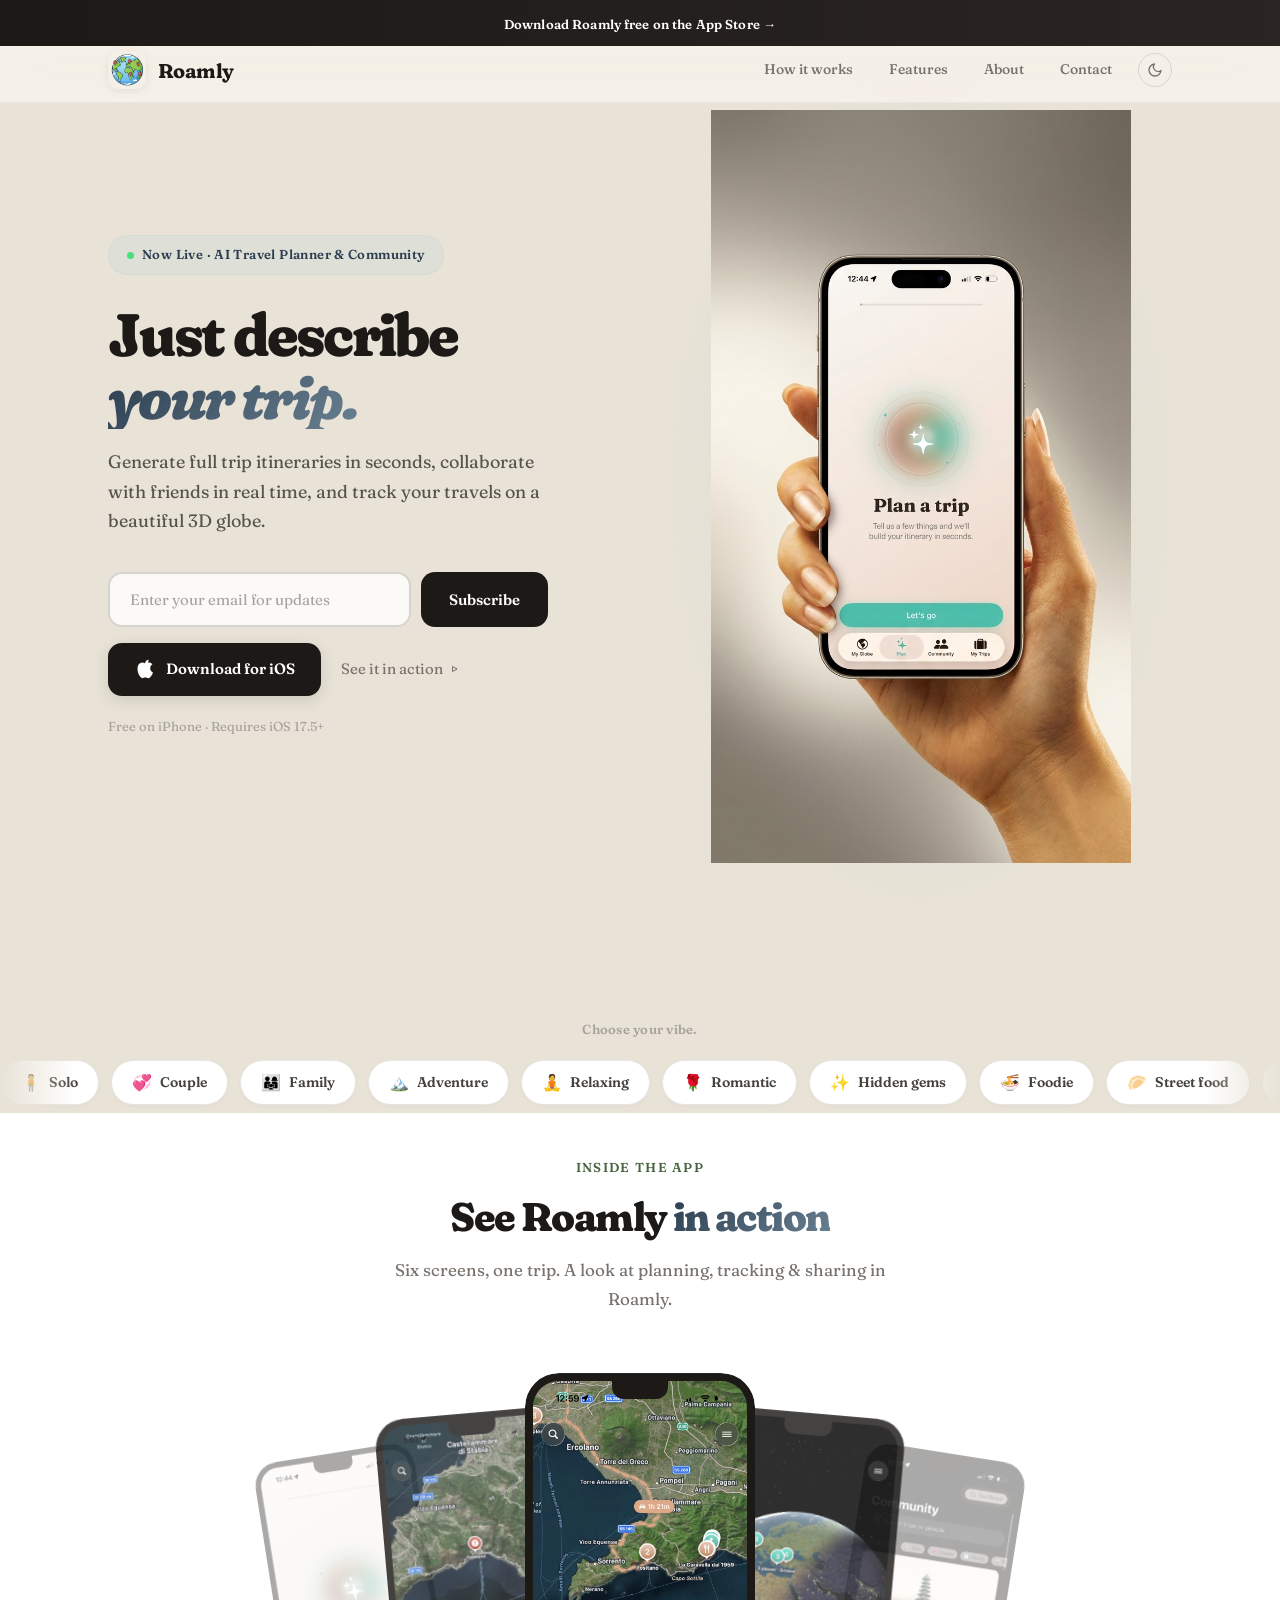
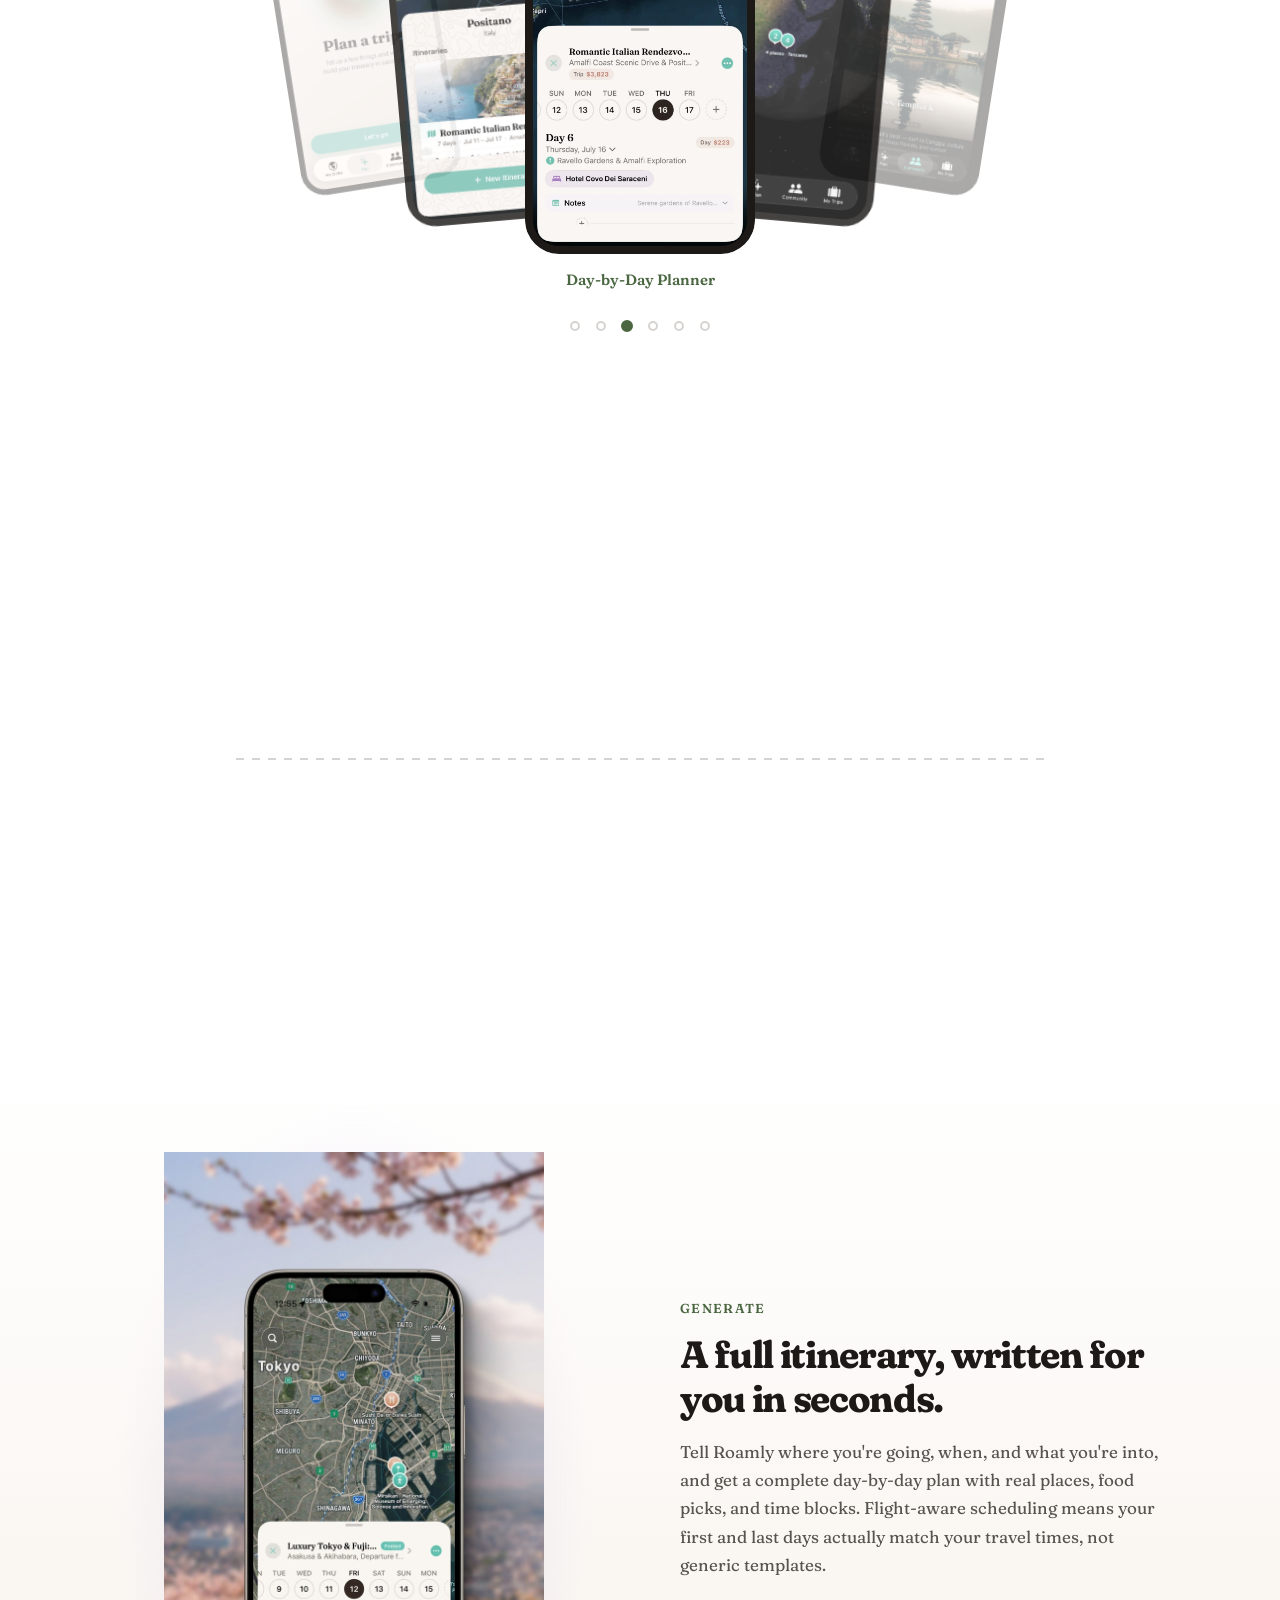
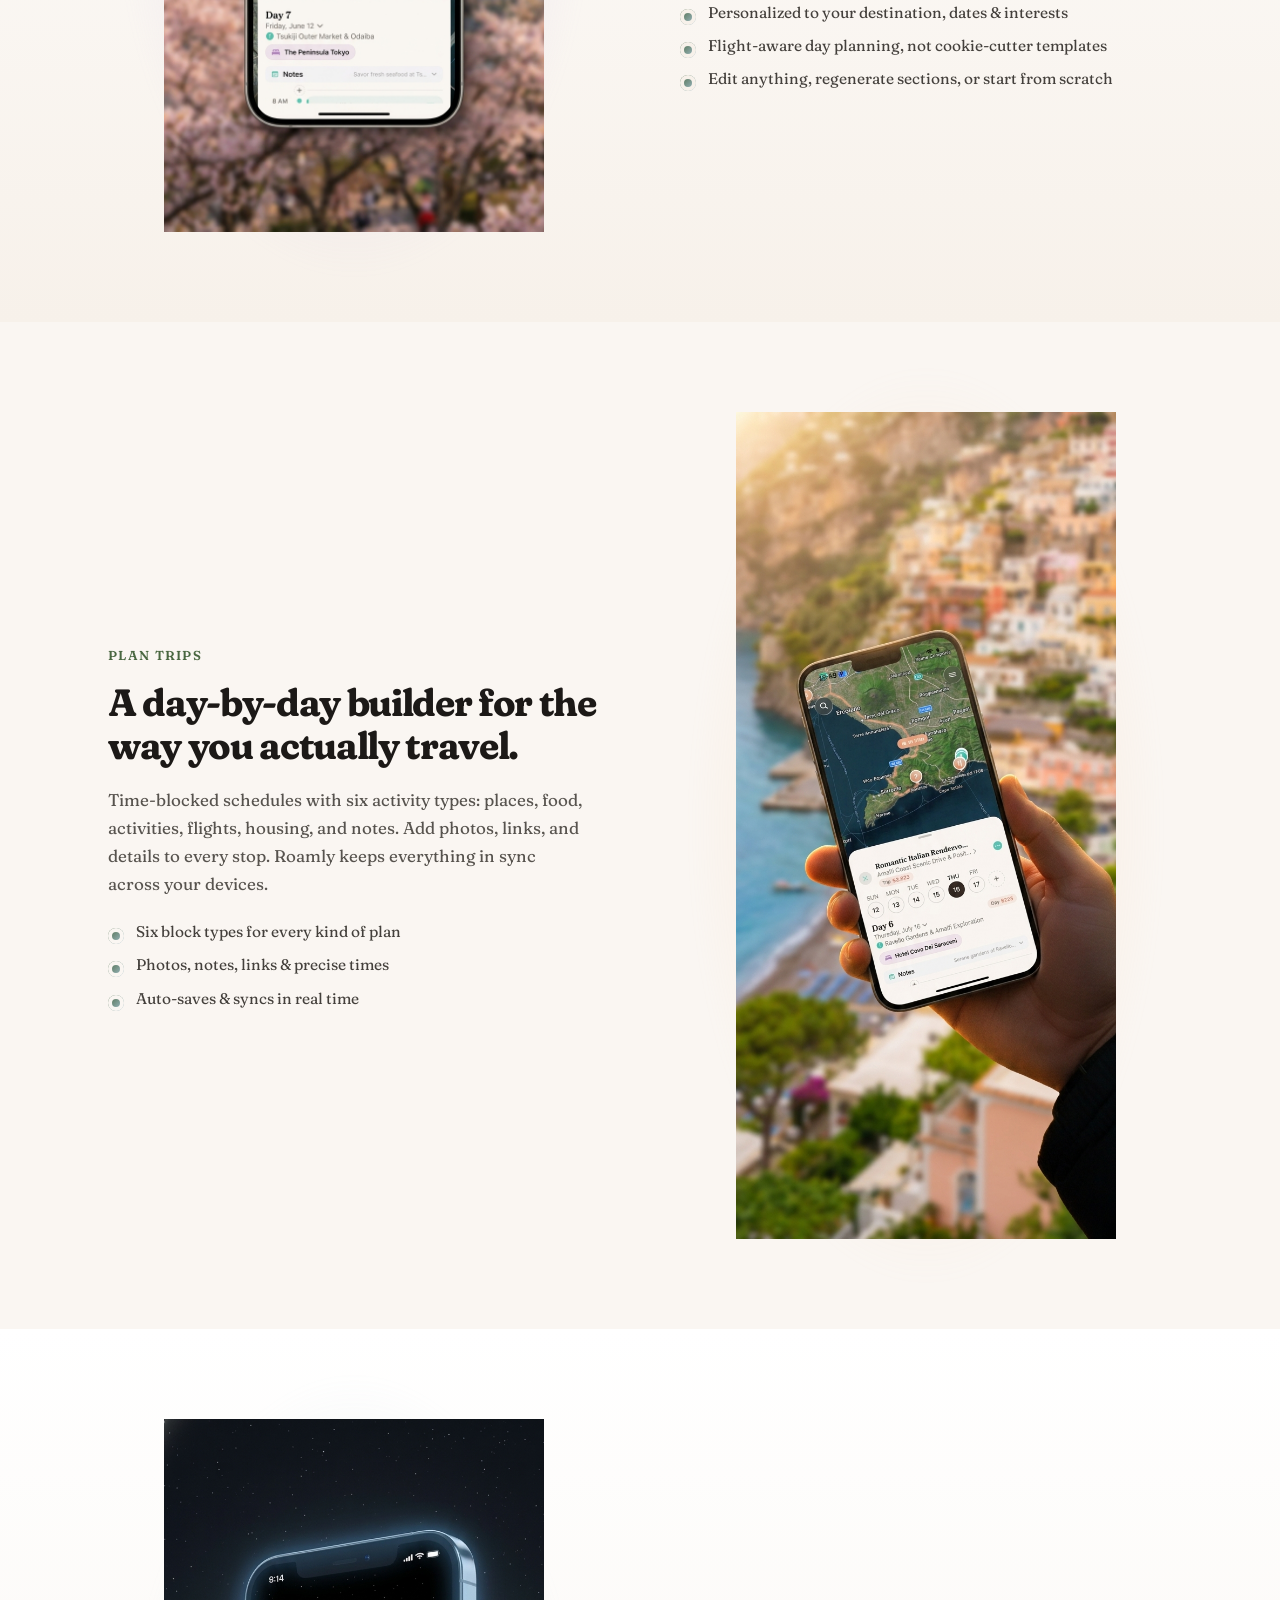
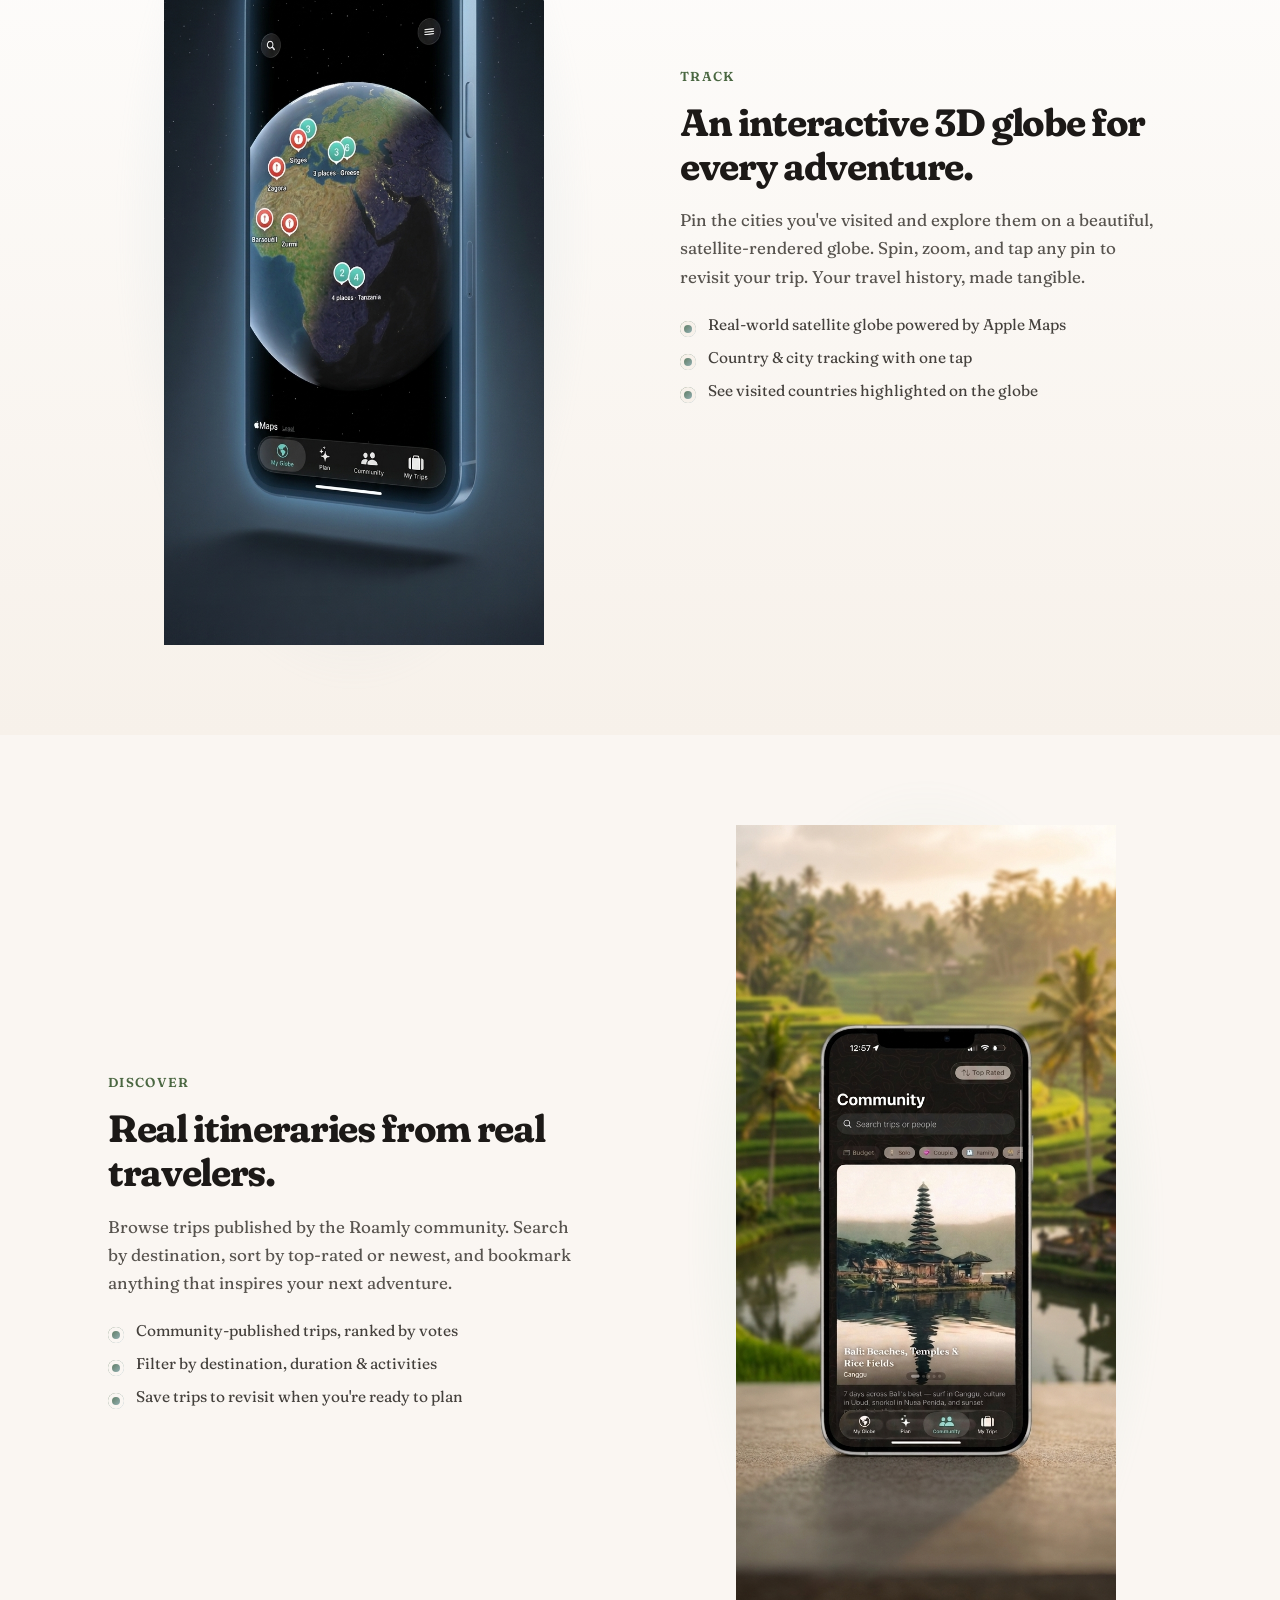
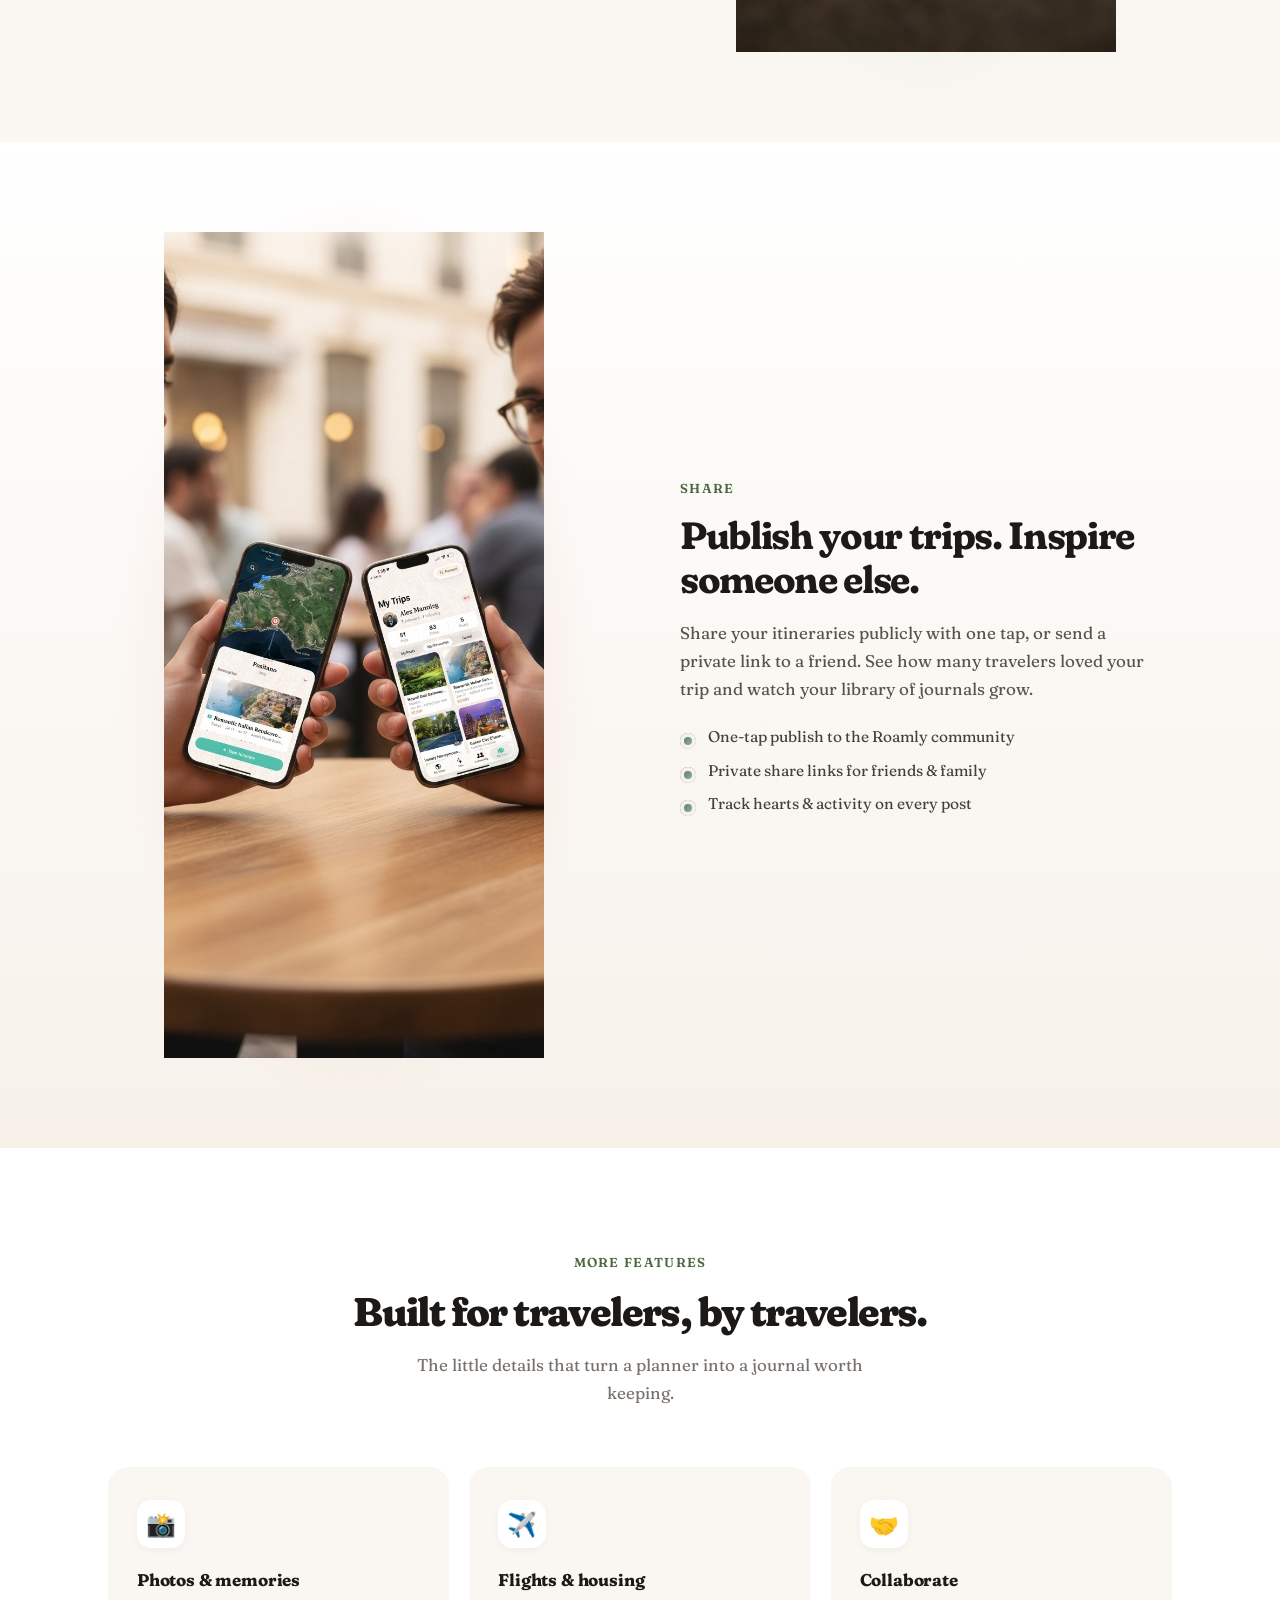
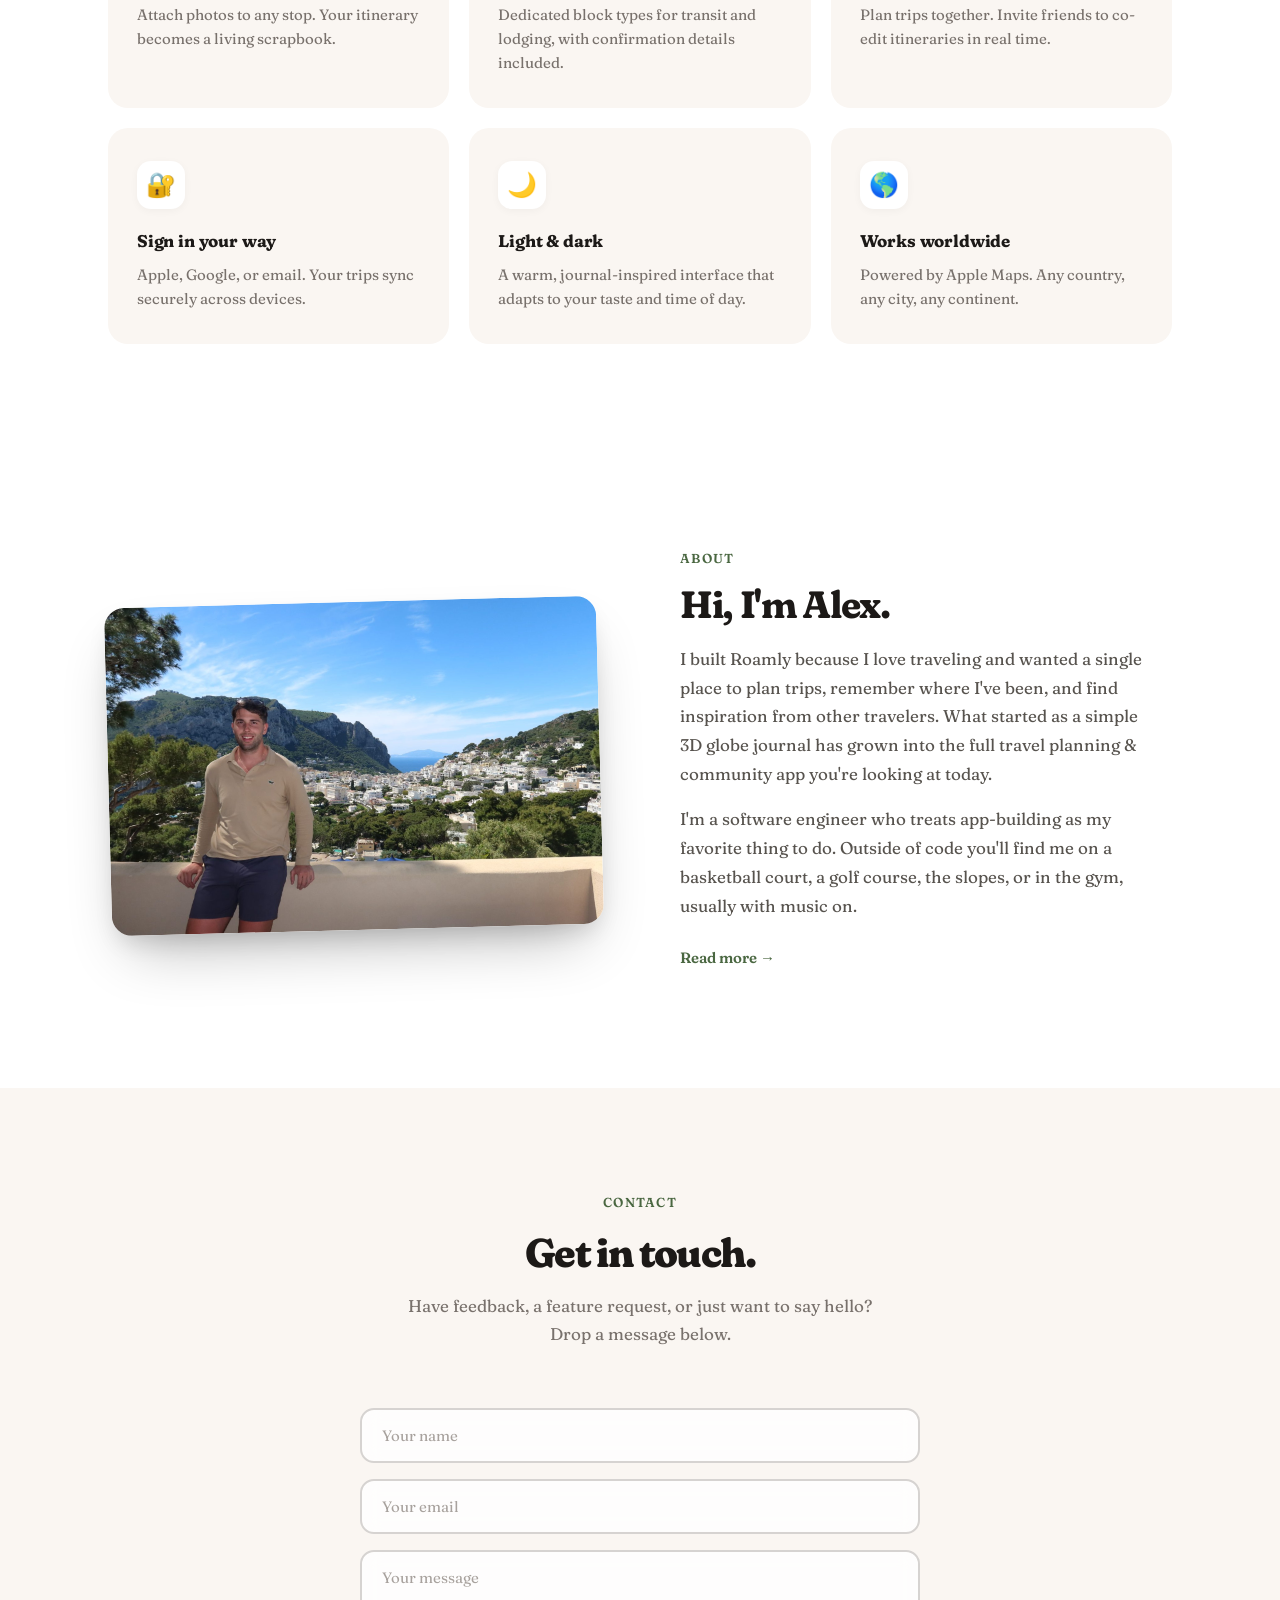
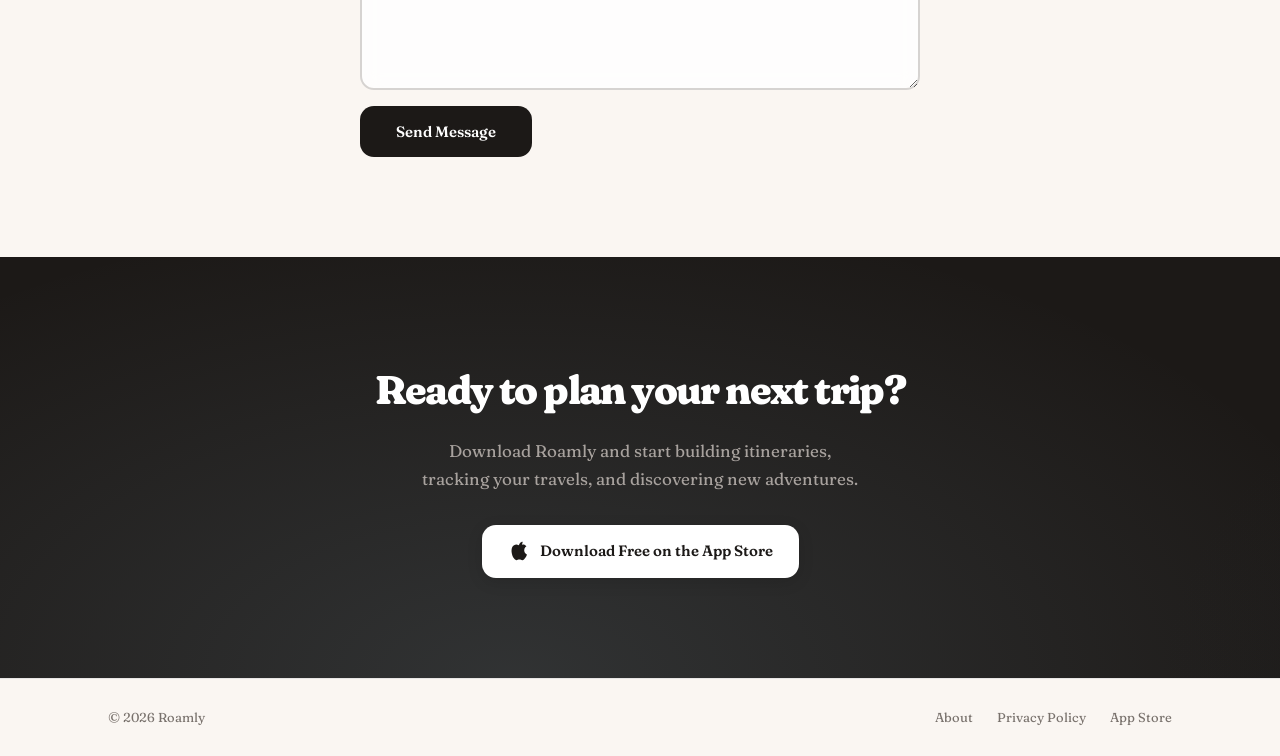
==== commit d4ef0b1b: "Add light/dark mode toggle Defaults to the visitor's system preference and remembers an explicit cho" ====
--- a/index.html
+++ b/index.html
@@ -11,6 +11,7 @@
   <link rel="preconnect" href="https://fonts.gstatic.com" crossorigin />
   <link rel="stylesheet" href="https://fonts.googleapis.com/css2?family=Fraunces:ital,opsz,wght@0,9..144,300;0,9..144,400;0,9..144,500;0,9..144,600;0,9..144,700;0,9..144,800;1,9..144,400;1,9..144,500;1,9..144,600&display=swap" />
   <link rel="stylesheet" href="assets/style.css" />
+  <script src="assets/theme.js"></script>
 </head>
 <body class="has-banner">
 
@@ -33,6 +34,10 @@
         <a href="#features">Features</a>
         <a href="#about">About</a>
         <a href="#contact">Contact</a>
+        <button type="button" class="theme-toggle" aria-label="Switch to dark mode">
+          <svg class="icon-moon" viewBox="0 0 24 24" aria-hidden="true"><path d="M21 12.8A9 9 0 1 1 11.2 3a7 7 0 0 0 9.8 9.8z"/></svg>
+          <svg class="icon-sun" viewBox="0 0 24 24" aria-hidden="true"><circle cx="12" cy="12" r="4.5"/><path d="M12 2v2M12 20v2M4.9 4.9l1.4 1.4M17.7 17.7l1.4 1.4M2 12h2M20 12h2M4.9 19.1l1.4-1.4M17.7 6.3l1.4-1.4"/></svg>
+        </button>
       </nav>
     </div>
   </header>
--- a/assets/style.css
+++ b/assets/style.css
@@ -303,6 +303,40 @@
   background: rgba(0,0,0,0.04);
 }
 
+.theme-toggle {
+  display: inline-flex;
+  align-items: center;
+  justify-content: center;
+  width: 34px;
+  height: 34px;
+  margin-left: 6px;
+  border: 1px solid var(--gray-200);
+  border-radius: 50%;
+  background: transparent;
+  color: var(--gray-500);
+  cursor: pointer;
+  transition: all 0.2s var(--ease-out);
+}
+
+.theme-toggle:hover {
+  color: var(--gray-900);
+  background: rgba(0,0,0,0.04);
+}
+
+.theme-toggle svg {
+  width: 16px;
+  height: 16px;
+  fill: none;
+  stroke: currentColor;
+  stroke-width: 2;
+  stroke-linecap: round;
+  stroke-linejoin: round;
+}
+
+.theme-toggle .icon-sun { display: none; }
+[data-theme="dark"] .theme-toggle .icon-sun { display: block; }
+[data-theme="dark"] .theme-toggle .icon-moon { display: none; }
+
 /* ═══════════════════════════════
    HERO
    ═══════════════════════════════ */
@@ -668,6 +702,11 @@
   top: 50%;
   left: 50%;
   cursor: pointer;
+  /* Keep this permanently on its own GPU layer instead of letting Safari
+     promote/demote it as the JS-driven transform starts and stops each
+     rotation — repeated layer promotion is a common trigger for the
+     rounded-corner hairline-seam bug this element is otherwise prone to. */
+  will-change: transform;
 }
 
 .fan-phone .phone-wrap {
@@ -678,6 +717,14 @@
   box-shadow: 0 20px 50px rgba(28,25,23,0.16), 0 6px 16px rgba(28,25,23,0.08), inset 0 1px 0 rgba(255,255,255,0.06);
   overflow: hidden;
   position: relative;
+  /* Fixes a WebKit/Safari hairline-seam artifact: a rounded + clipped
+     element nested inside an ancestor that's actively transformed (our
+     JS-driven .fan-phone) can render a thin seam once promoted to its
+     own compositing layer. Forcing the mask/compositing path below is
+     the standard fix for that specific, well-documented bug. */
+  -webkit-mask-image: -webkit-radial-gradient(white, black);
+  -webkit-backface-visibility: hidden;
+  backface-visibility: hidden;
 }
 .fan-phone .phone-wrap::before {
   content: '';
@@ -1283,6 +1330,92 @@
   color: var(--gray-700);
   font-size: 16px;
   line-height: 1.7;
+}
+
+/* ═══════════════════════════════
+   DARK THEME
+   ═══════════════════════════════ */
+
+/* The gray scale is flipped so most text/background pairs invert on their
+   own; the overrides below cover hard-coded colors and the few elements
+   (CTA, trial banner, phone bezels) that should stay dark in both themes. */
+[data-theme="dark"] {
+  color-scheme: dark;
+  --white: #1F1B19;
+  --off-white: #161311;
+  --cream: #161311;
+  --gray-50: #26221F;
+  --gray-100: #2E2926;
+  --gray-200: #3D3733;
+  --gray-400: #8A837D;
+  --gray-500: #A8A29E;
+  --gray-600: #C4BFBA;
+  --gray-700: #D6D3D1;
+  --gray-900: #F5F1EC;
+  --blue: #7FA3BF;
+  --green: #8FB585;
+}
+
+[data-theme="dark"] .site-header {
+  background: rgba(22, 19, 17, 0.7);
+  border-bottom-color: rgba(255,255,255,0.06);
+}
+
+[data-theme="dark"] .nav a:hover,
+[data-theme="dark"] .theme-toggle:hover {
+  background: rgba(255,255,255,0.06);
+}
+
+[data-theme="dark"] .hero-bg,
+[data-theme="dark"] .tag-strip-section {
+  background: #1F1B19;
+}
+
+[data-theme="dark"] .hero-form input[type="email"],
+[data-theme="dark"] .contact-form input,
+[data-theme="dark"] .contact-form textarea {
+  background: rgba(255,255,255,0.04);
+}
+
+[data-theme="dark"] .feature-block-alt {
+  background: linear-gradient(180deg, var(--white) 0%, #1A1715 100%);
+}
+
+[data-theme="dark"] .feature-block-alt .feature-bullets li::before {
+  box-shadow: inset 0 0 0 4px #1A1715;
+}
+
+[data-theme="dark"] .trial-banner {
+  background: linear-gradient(90deg, #0E0C0B, #1C1917);
+  border-bottom: 1px solid rgba(255,255,255,0.06);
+}
+
+[data-theme="dark"] .trial-banner a { color: #FFFFFF; }
+
+[data-theme="dark"] .cta {
+  background: #0E0C0B;
+  color: #FFFFFF;
+}
+
+[data-theme="dark"] .cta .app-store-btn {
+  background: #FFFFFF;
+  color: #1C1917;
+}
+
+[data-theme="dark"] .fan-phone .phone-wrap,
+[data-theme="dark"] .fan-phone .phone-wrap::before {
+  background: #1C1917;
+}
+
+[data-theme="dark"] .fan-phone .phone-wrap {
+  box-shadow: 0 20px 50px rgba(0,0,0,0.5), 0 0 0 1px rgba(255,255,255,0.06);
+}
+
+[data-theme="dark"] .phone-glow { opacity: 0.35; }
+
+[data-theme="dark"] .about-photo img,
+[data-theme="dark"] .phone-mockup {
+  filter: brightness(0.92);
 }
 
 /* ═══════════════════════════════
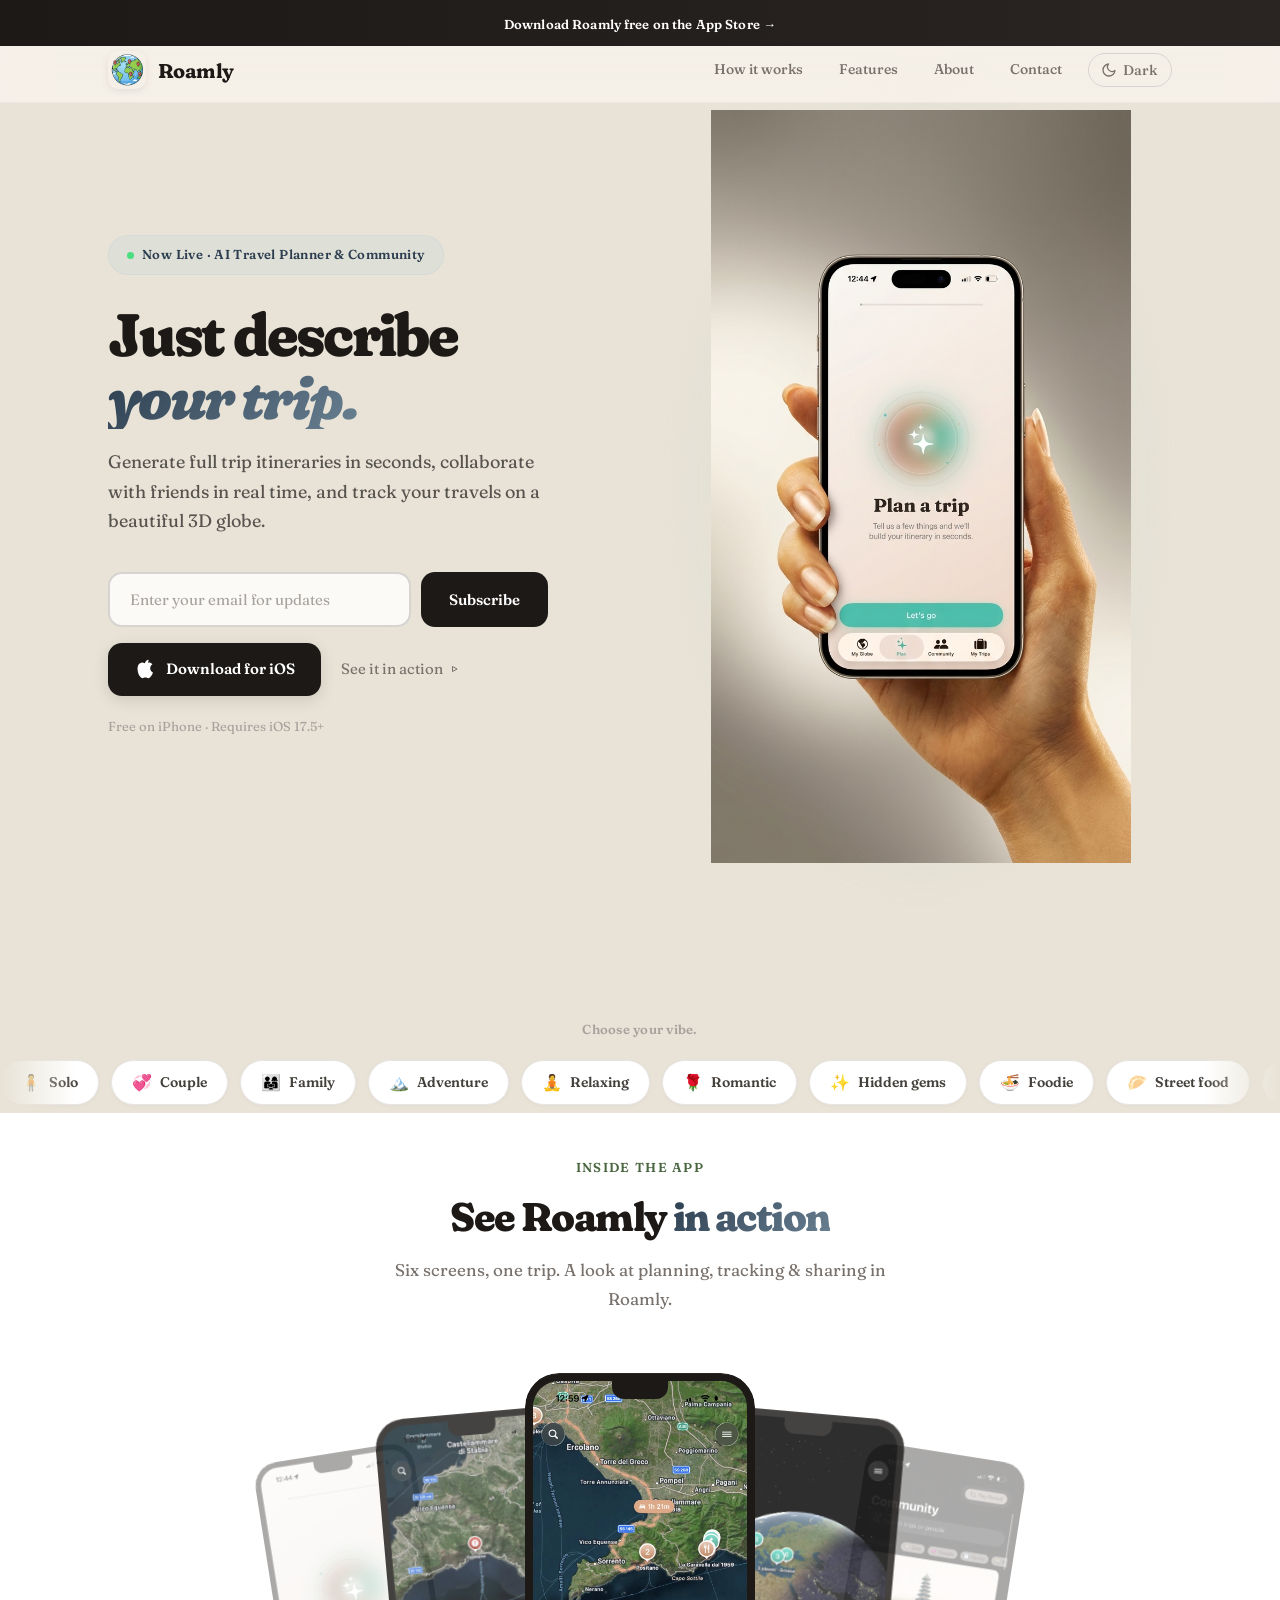
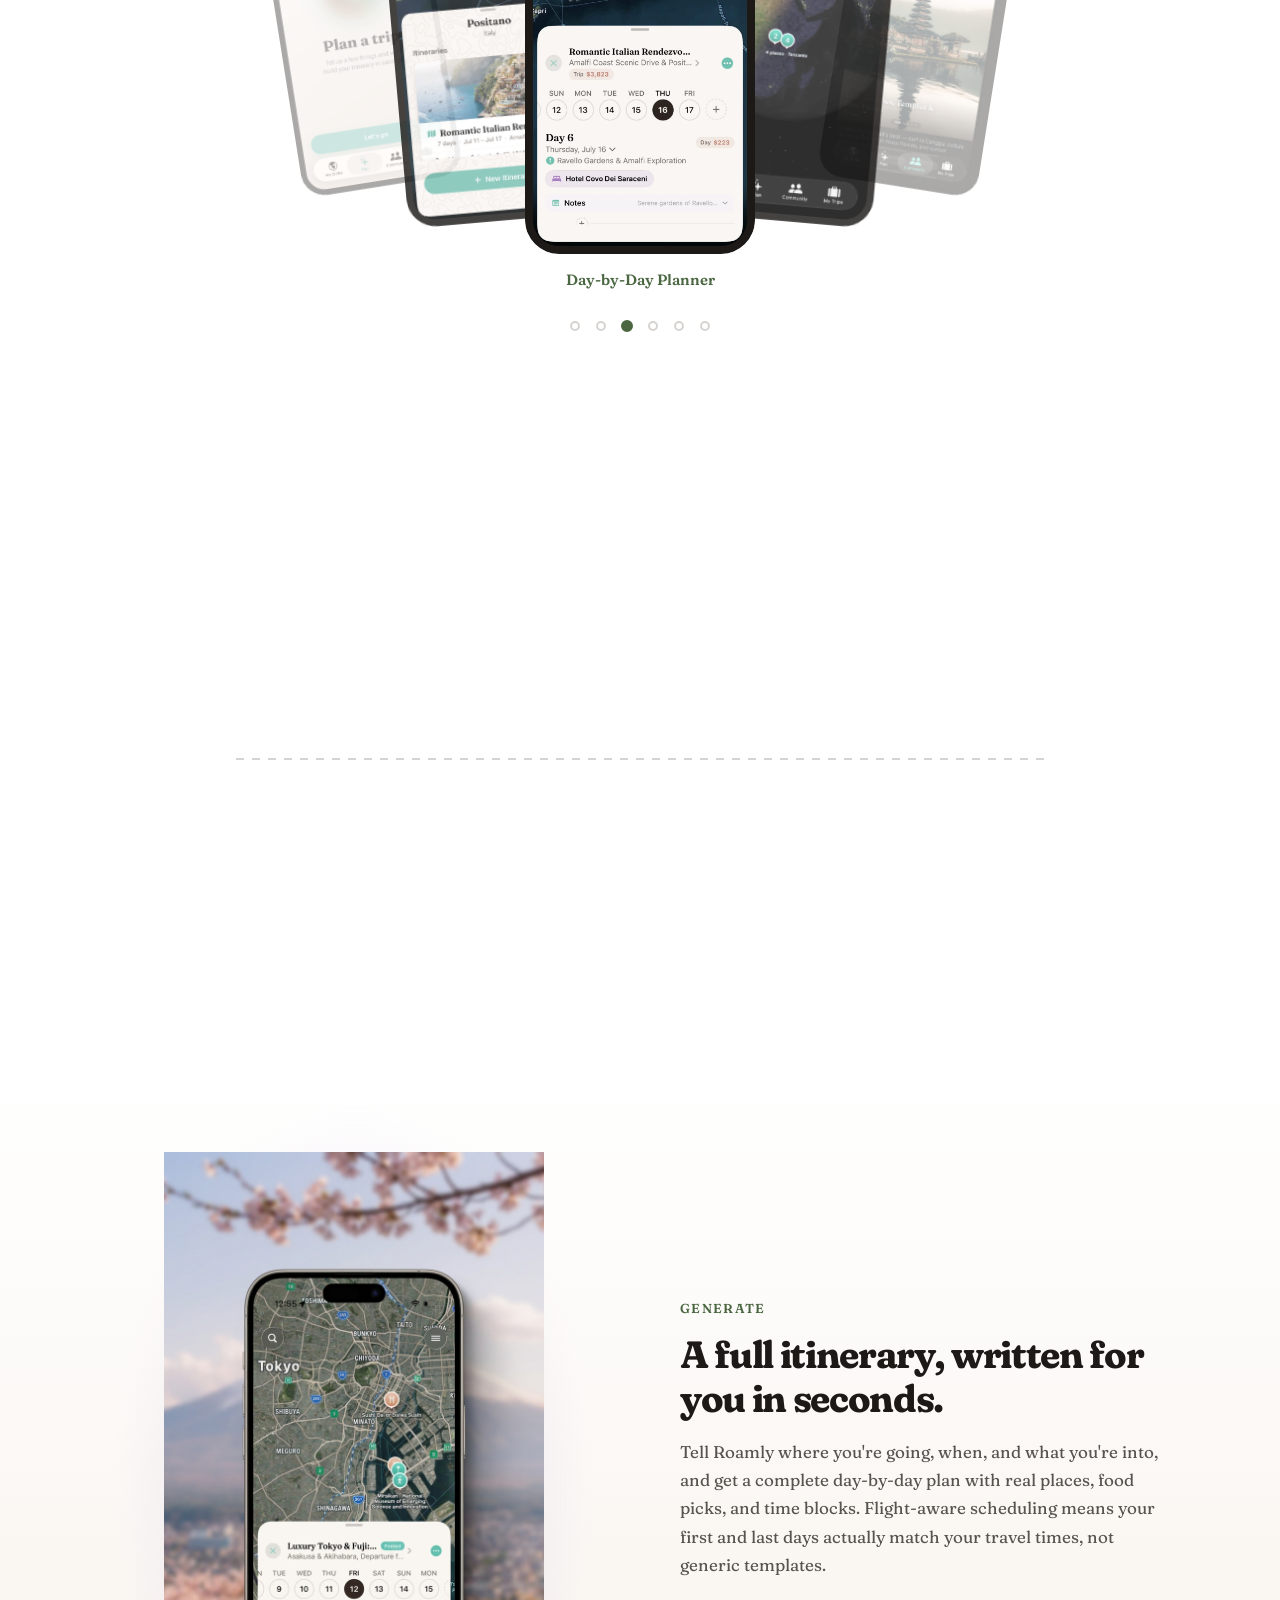
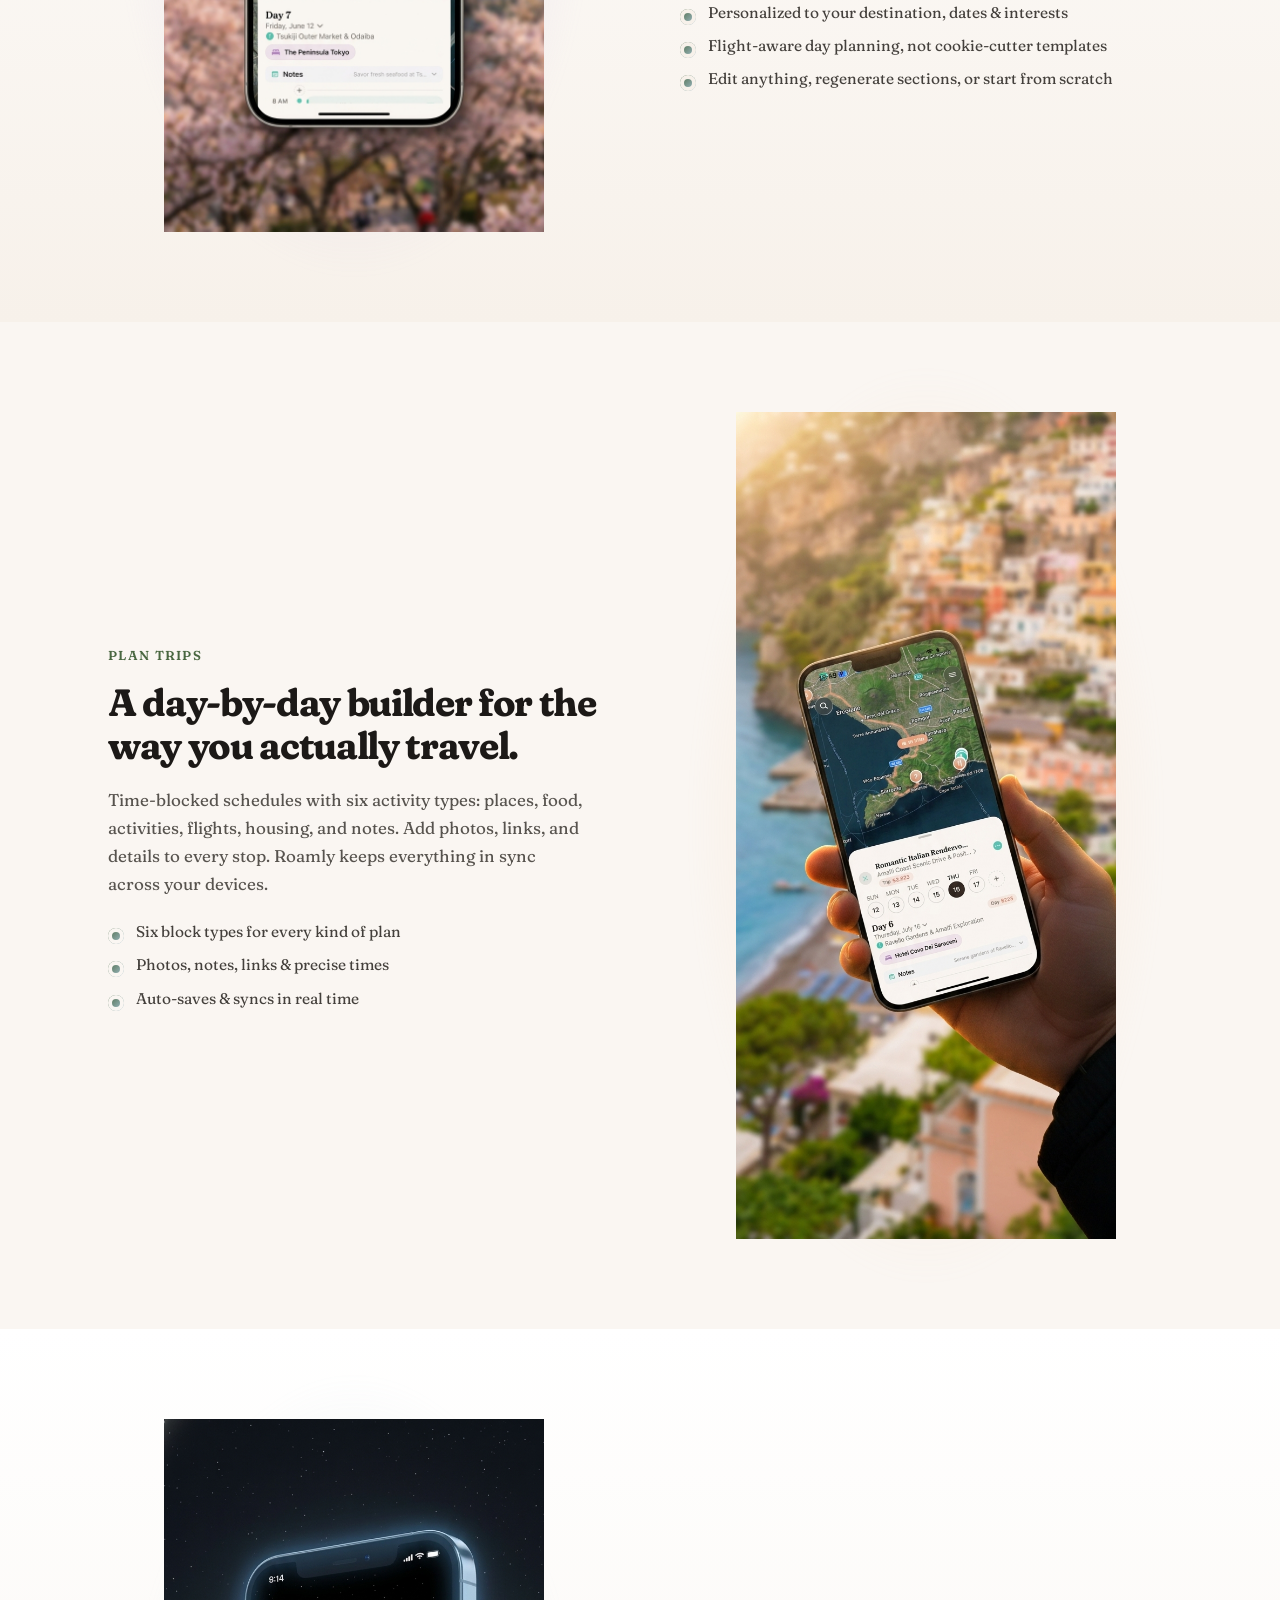
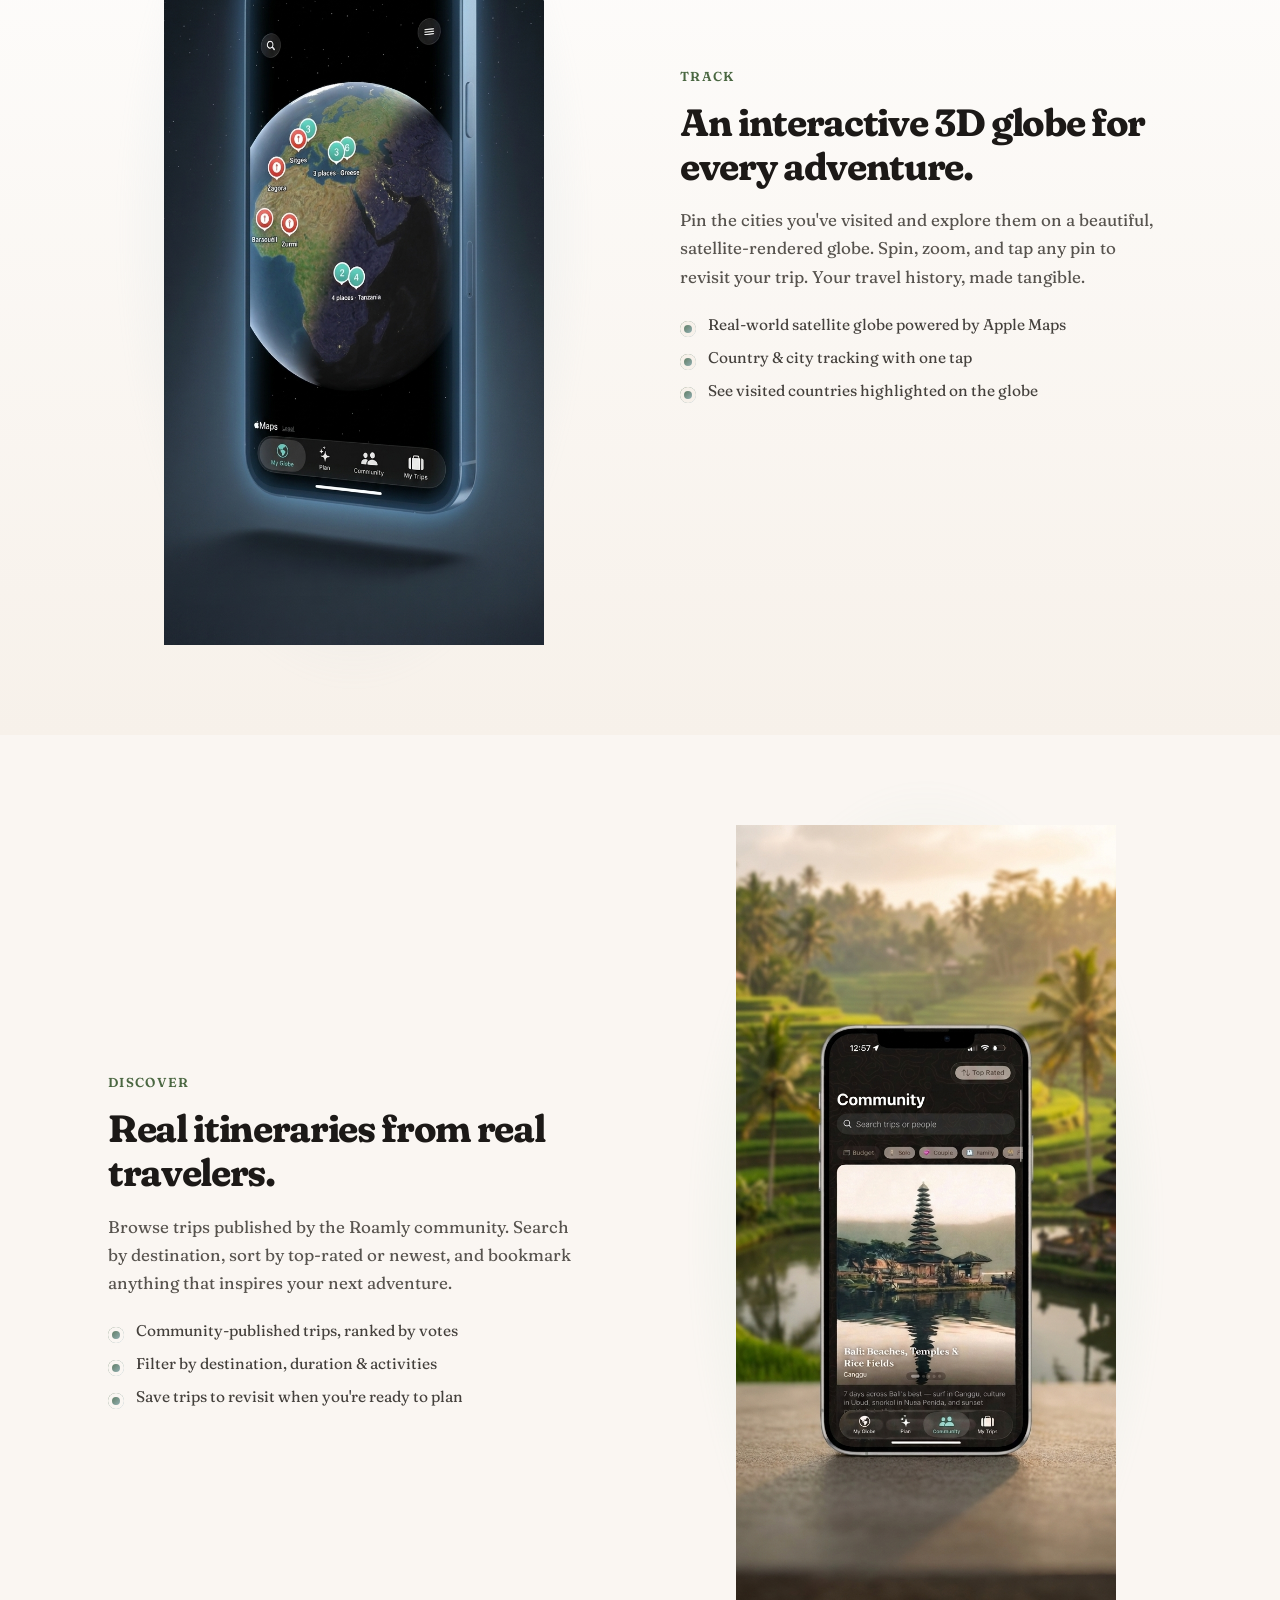
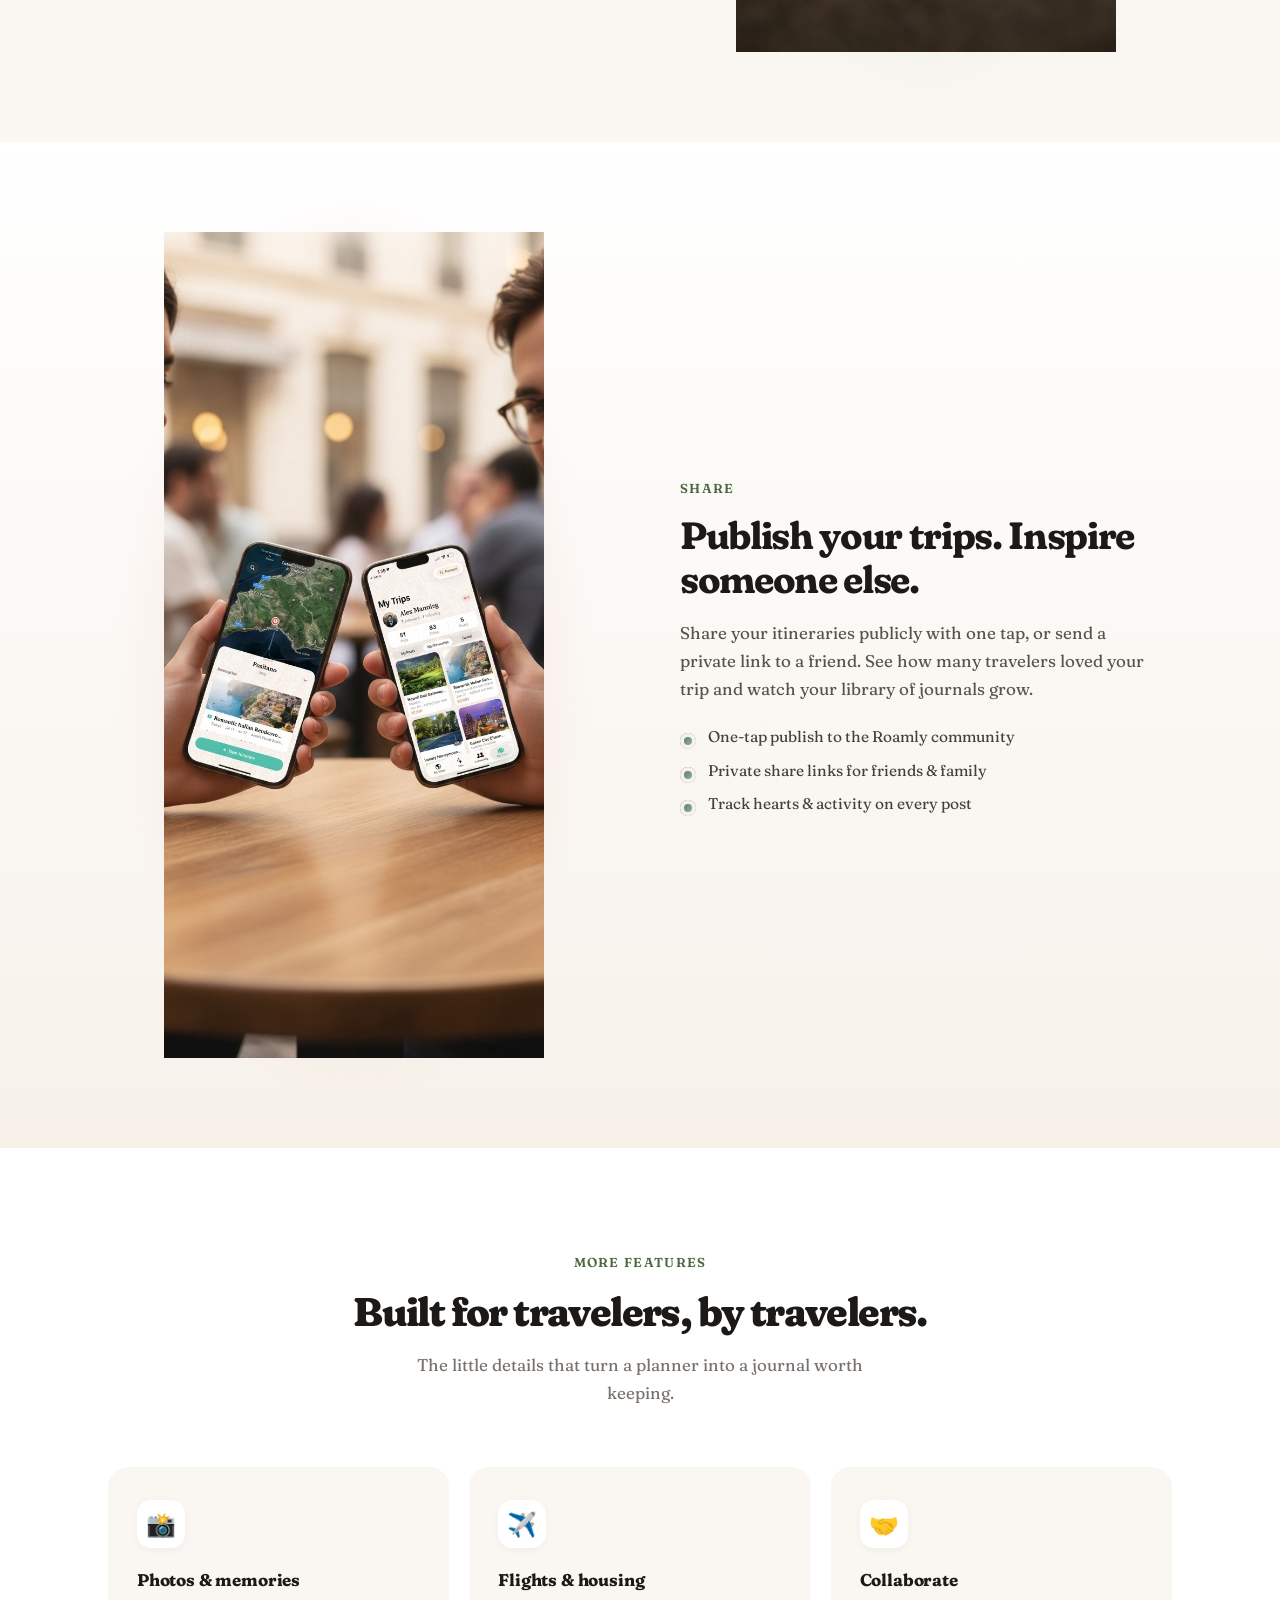
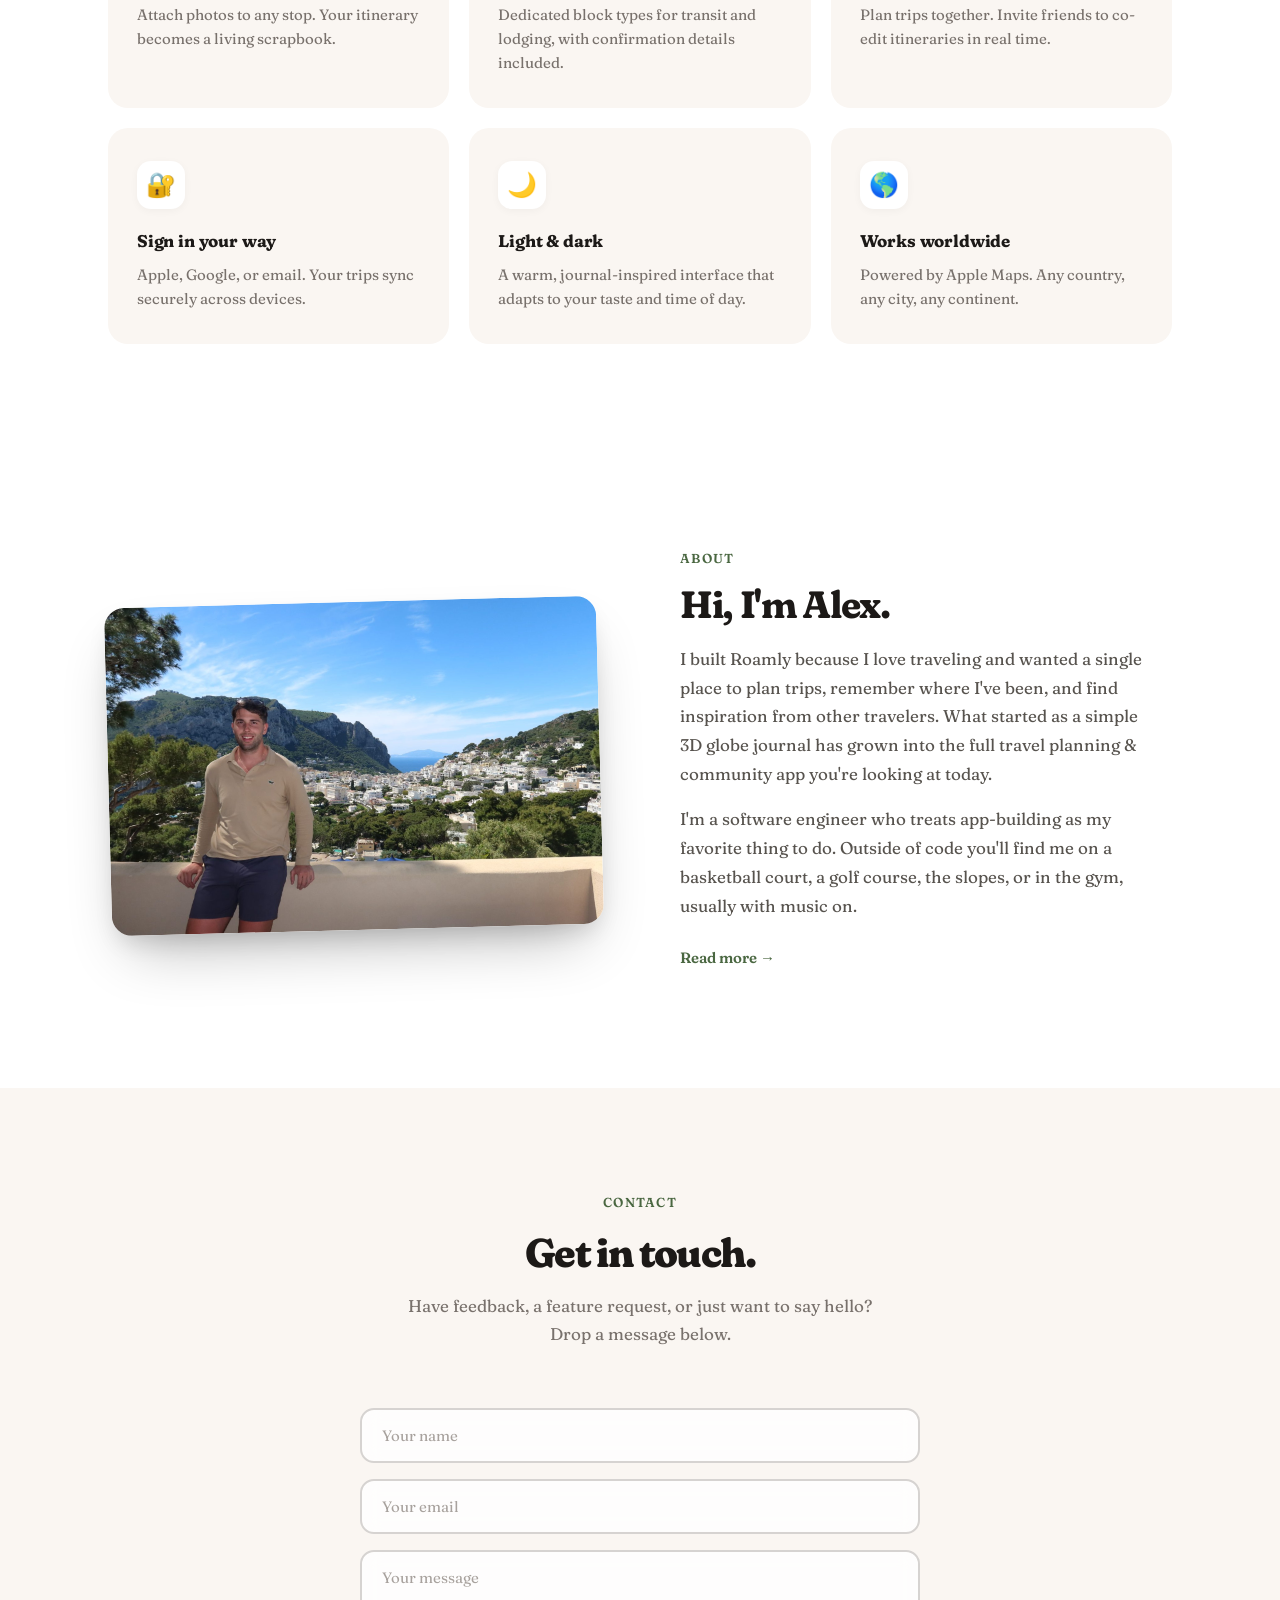
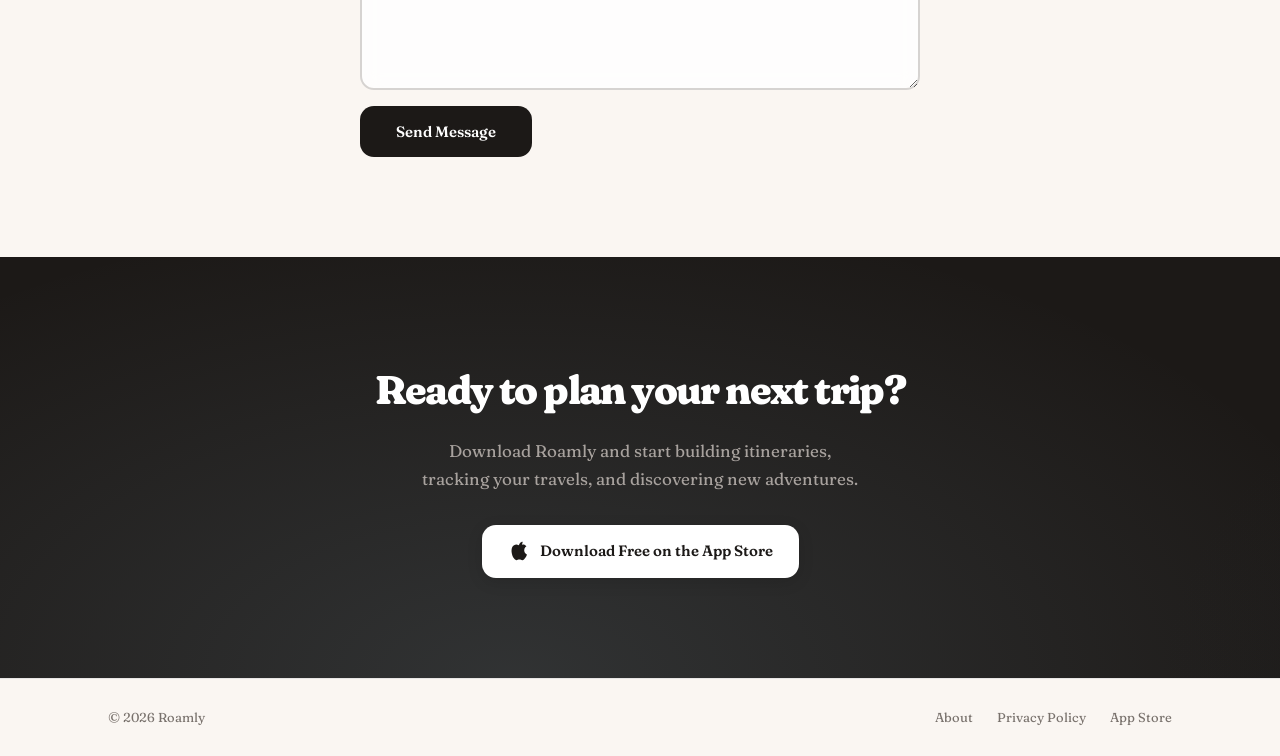
==== commit ca6ce6c9: "Label the theme toggle with Dark/Light Co-Authored-By: Claude Opus 5.5 <noreply@anthropic.com>" ====
--- a/index.html
+++ b/index.html
@@ -37,6 +37,8 @@
         <button type="button" class="theme-toggle" aria-label="Switch to dark mode">
           <svg class="icon-moon" viewBox="0 0 24 24" aria-hidden="true"><path d="M21 12.8A9 9 0 1 1 11.2 3a7 7 0 0 0 9.8 9.8z"/></svg>
           <svg class="icon-sun" viewBox="0 0 24 24" aria-hidden="true"><circle cx="12" cy="12" r="4.5"/><path d="M12 2v2M12 20v2M4.9 4.9l1.4 1.4M17.7 17.7l1.4 1.4M2 12h2M20 12h2M4.9 19.1l1.4-1.4M17.7 6.3l1.4-1.4"/></svg>
+          <span class="label-dark">Dark</span>
+          <span class="label-light">Light</span>
         </button>
       </nav>
     </div>
--- a/assets/style.css
+++ b/assets/style.css
@@ -307,13 +307,17 @@
   display: inline-flex;
   align-items: center;
   justify-content: center;
-  width: 34px;
+  gap: 6px;
   height: 34px;
+  padding: 0 14px 0 12px;
   margin-left: 6px;
   border: 1px solid var(--gray-200);
-  border-radius: 50%;
+  border-radius: 999px;
   background: transparent;
   color: var(--gray-500);
+  font-family: inherit;
+  font-size: 14px;
+  font-weight: 500;
   cursor: pointer;
   transition: all 0.2s var(--ease-out);
 }
@@ -333,9 +337,13 @@
   stroke-linejoin: round;
 }
 
-.theme-toggle .icon-sun { display: none; }
-[data-theme="dark"] .theme-toggle .icon-sun { display: block; }
-[data-theme="dark"] .theme-toggle .icon-moon { display: none; }
+/* Icon and label name the mode the button switches to */
+.theme-toggle .icon-sun,
+.theme-toggle .label-light { display: none; }
+[data-theme="dark"] .theme-toggle .icon-sun,
+[data-theme="dark"] .theme-toggle .label-light { display: block; }
+[data-theme="dark"] .theme-toggle .icon-moon,
+[data-theme="dark"] .theme-toggle .label-dark { display: none; }
 
 /* ═══════════════════════════════
    HERO
@@ -1488,6 +1496,8 @@
   .feature-block { padding: 56px 0; }
   .hero { min-height: auto; }
   .nav a { font-size: 13px; padding: 5px 10px; }
+  .nav { flex-wrap: wrap; row-gap: 6px; }
+  .theme-toggle { height: 30px; font-size: 13px; }
   .feature-grid { grid-template-columns: 1fr; }
   .hero-form { flex-direction: column; }
   .hero-form button { width: 100%; }
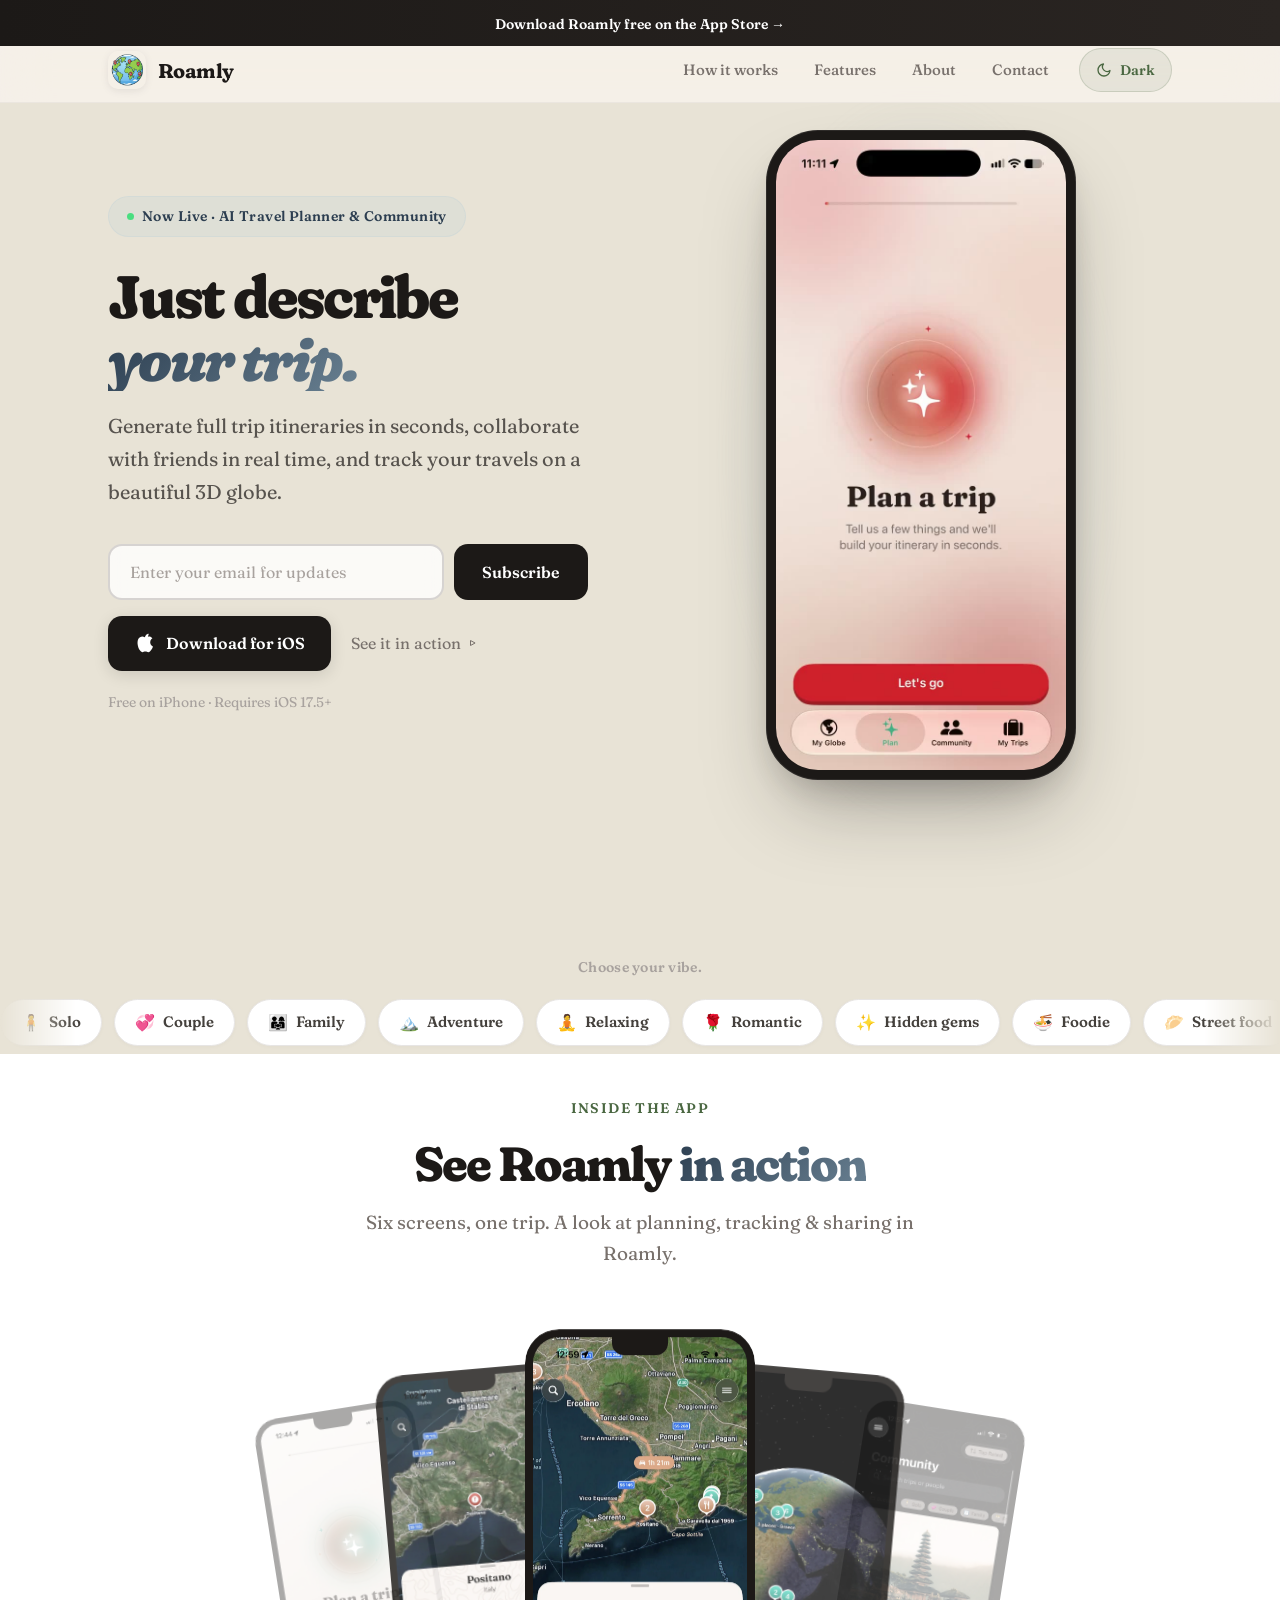
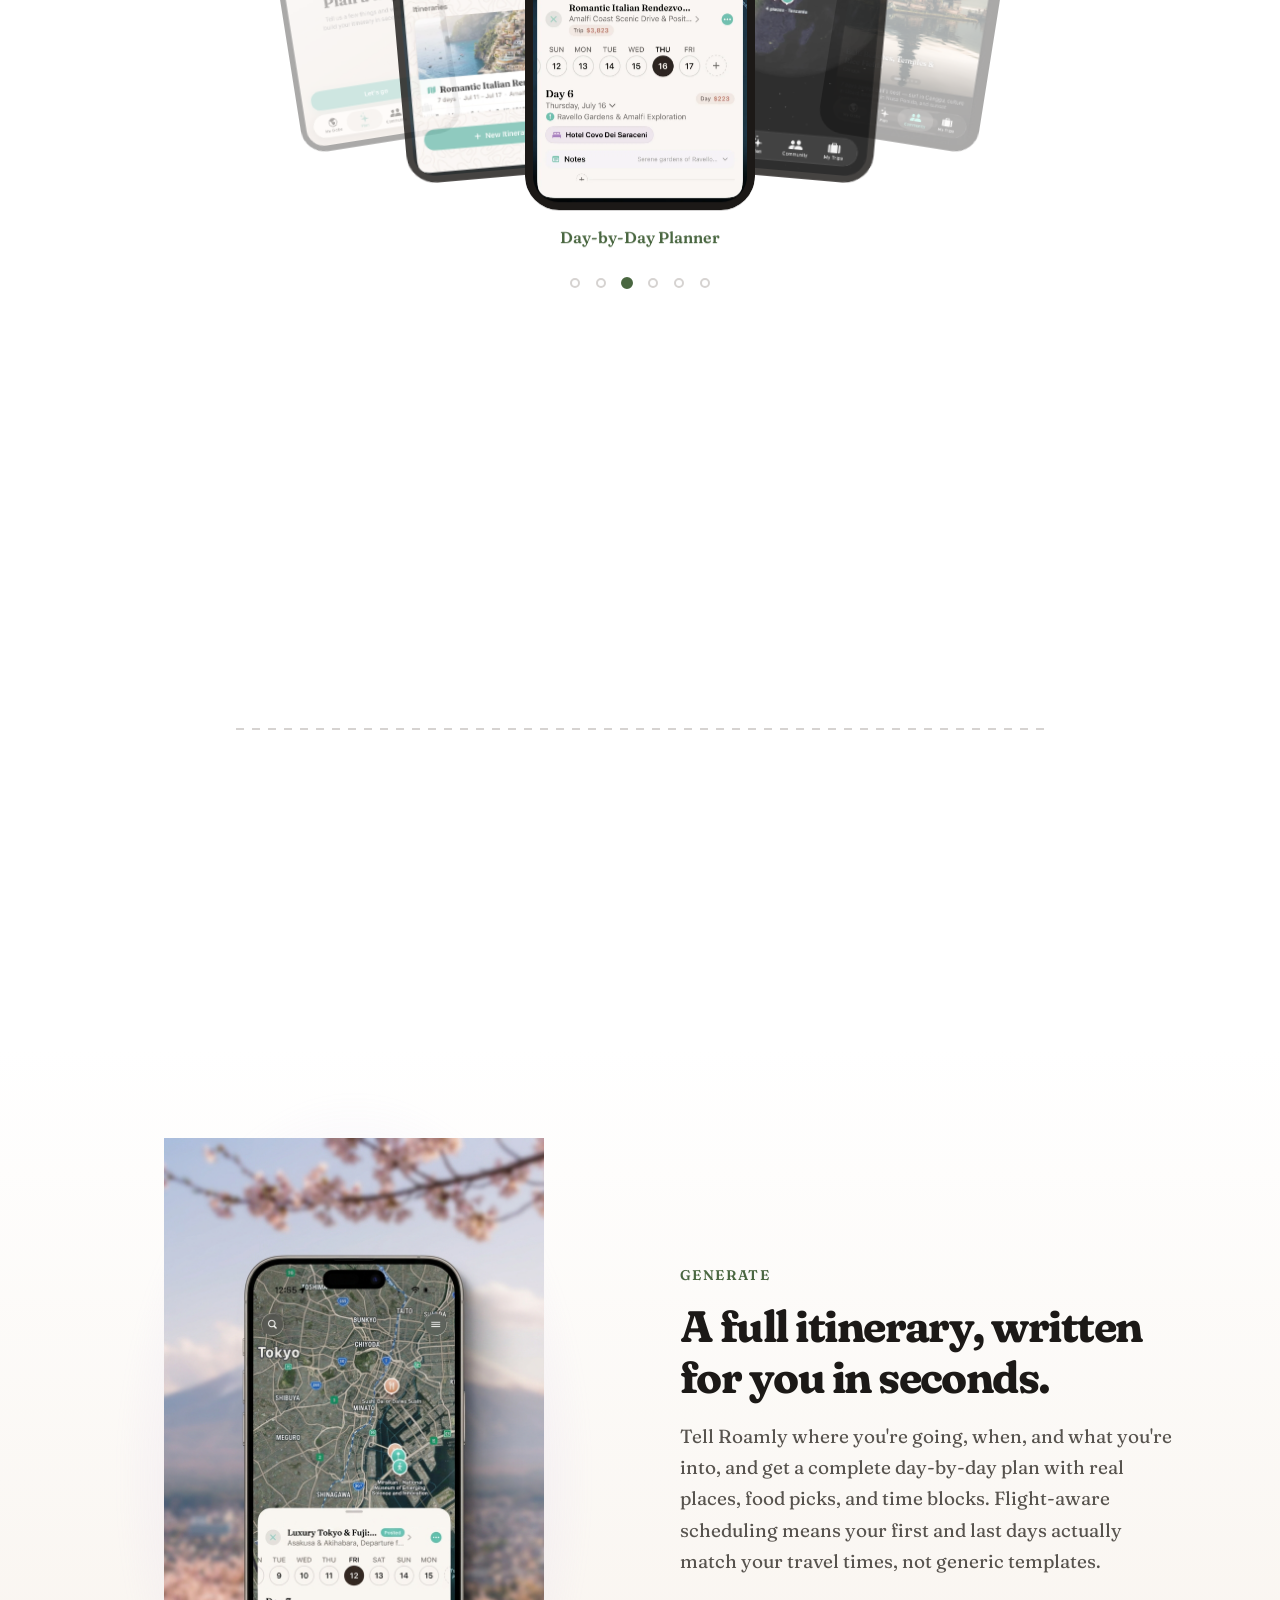
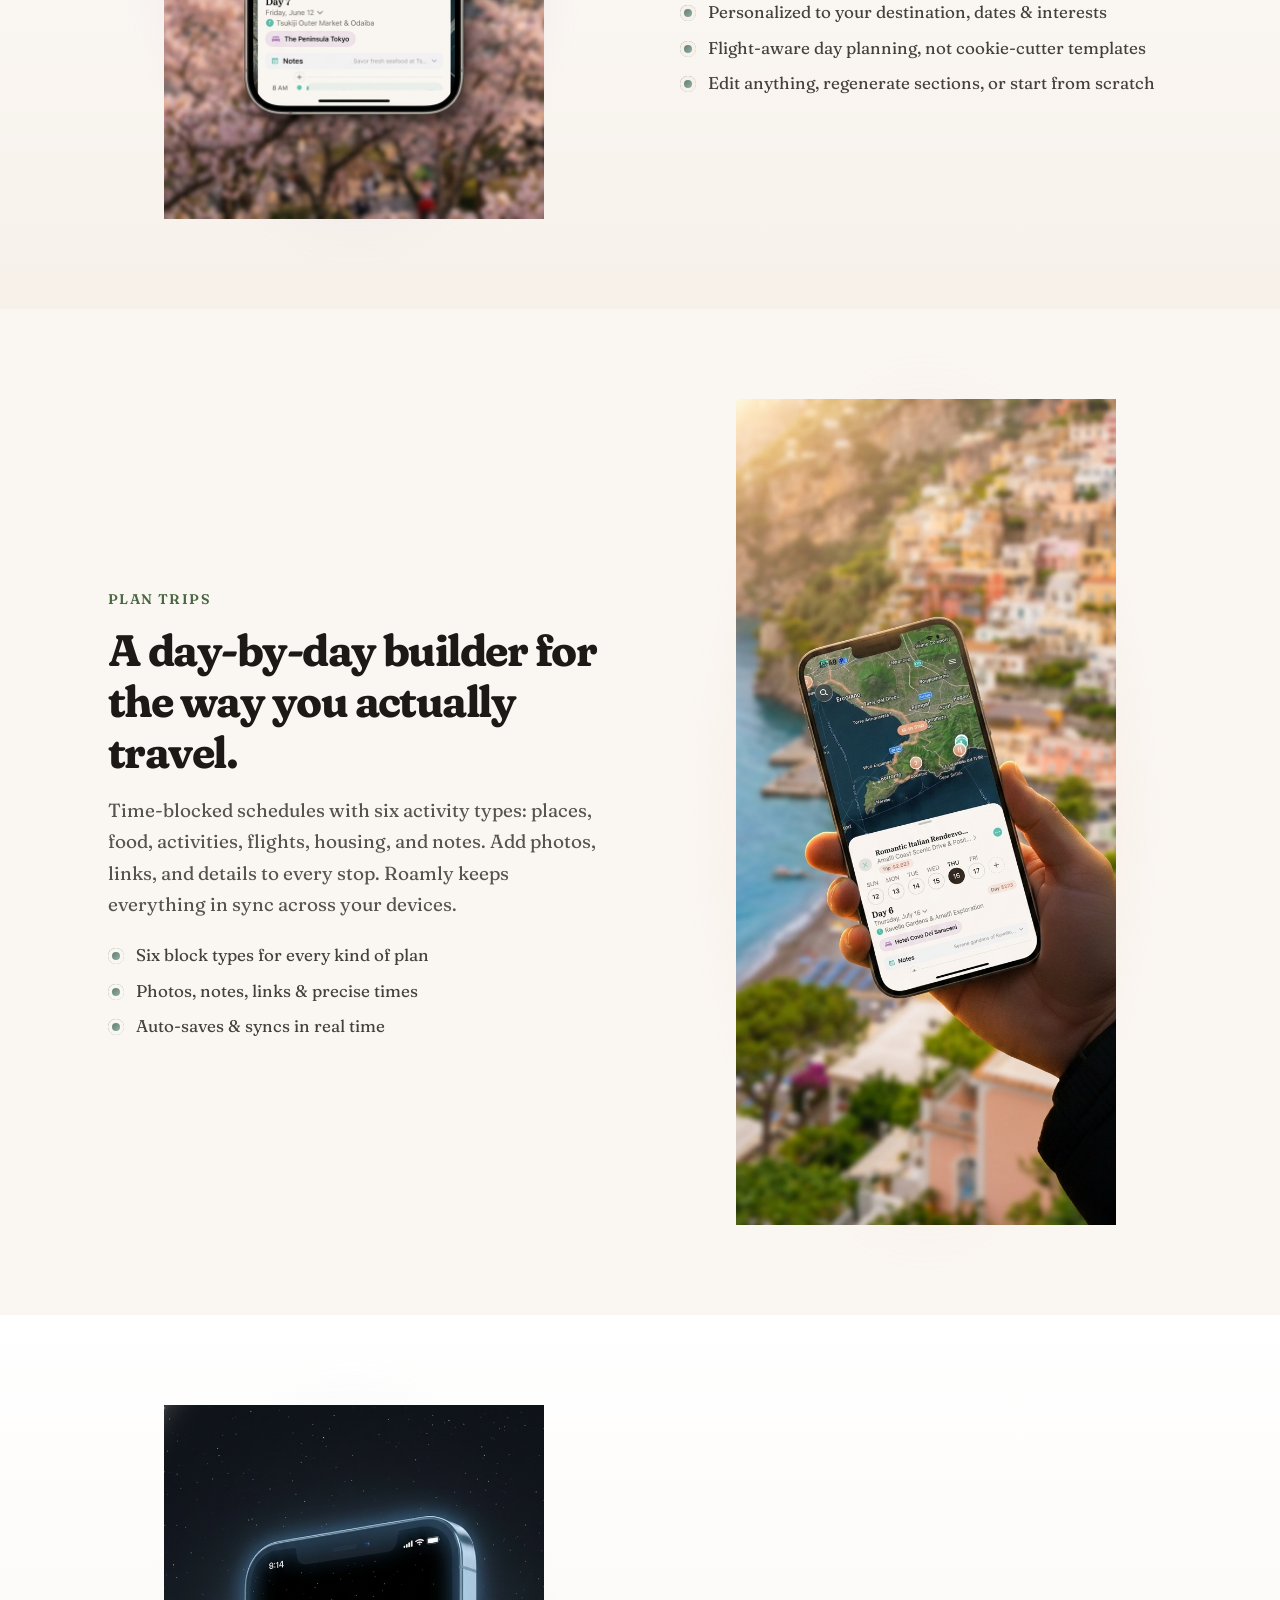
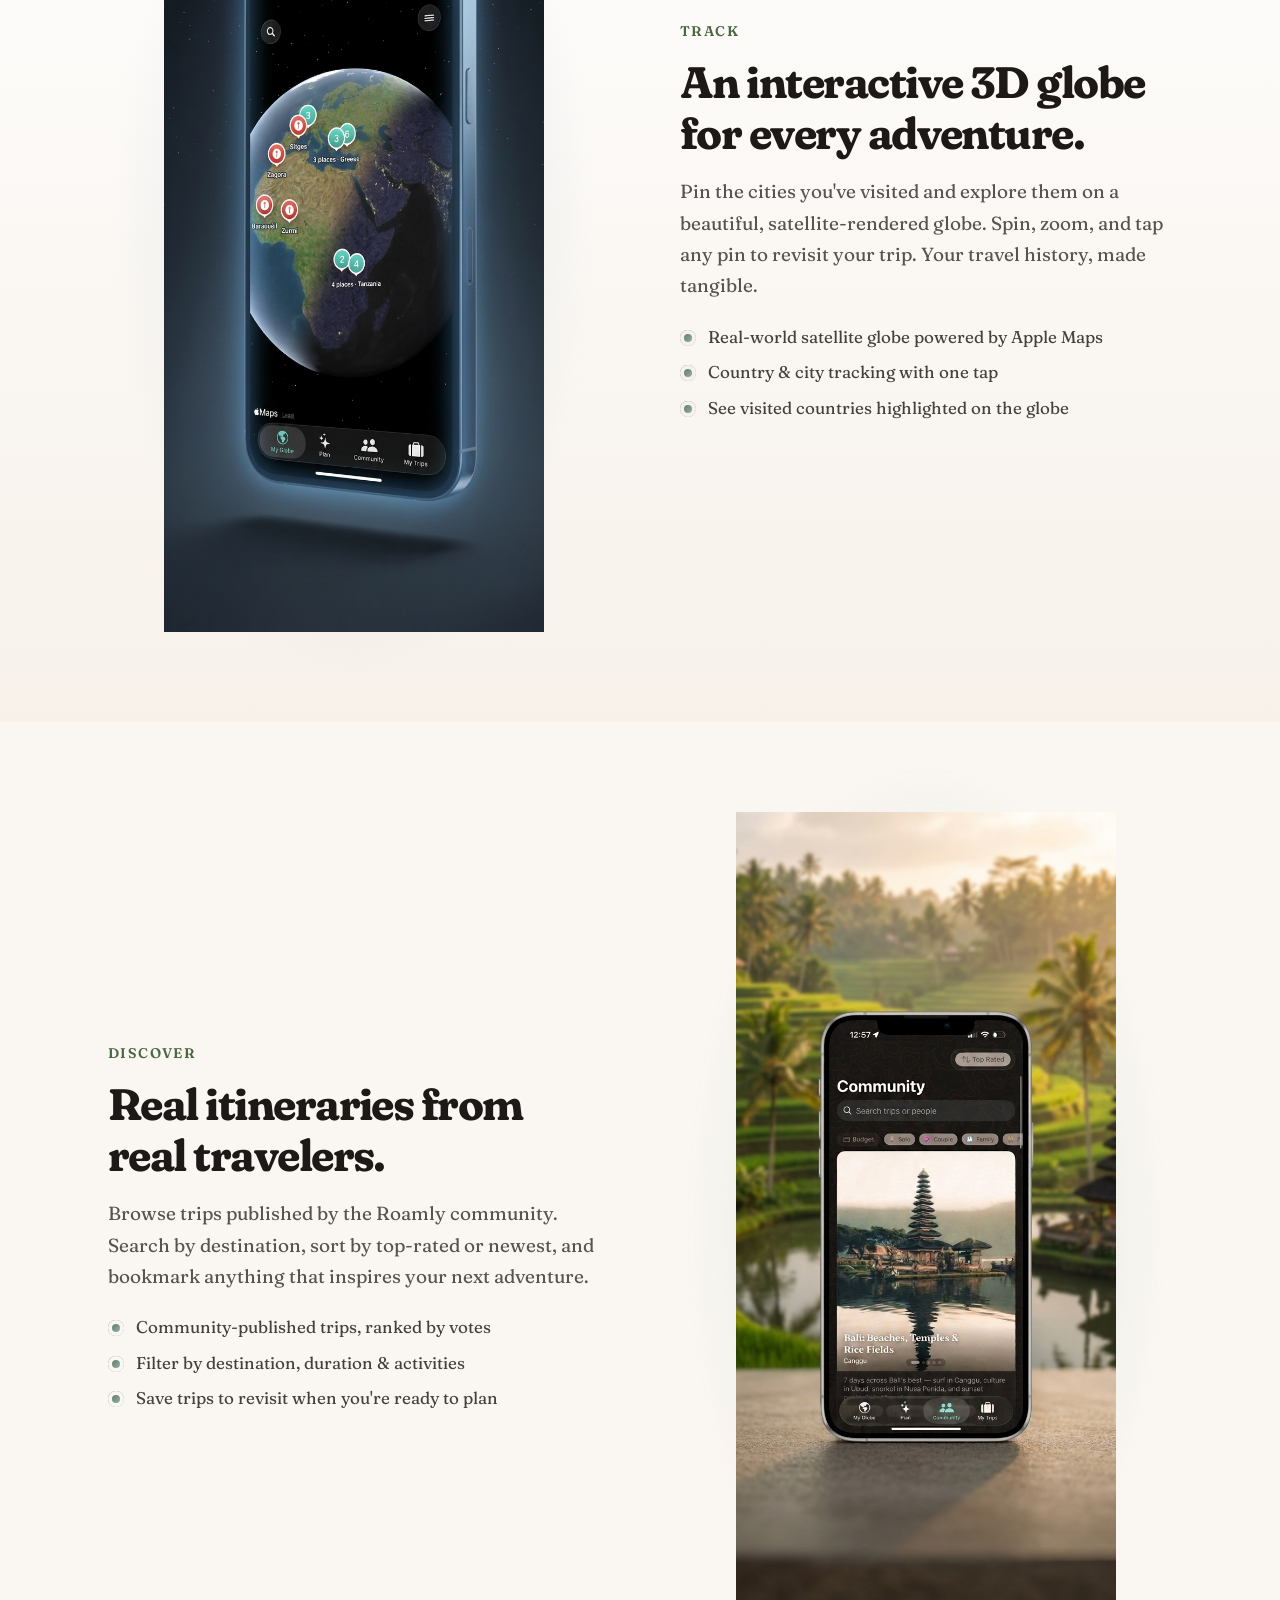
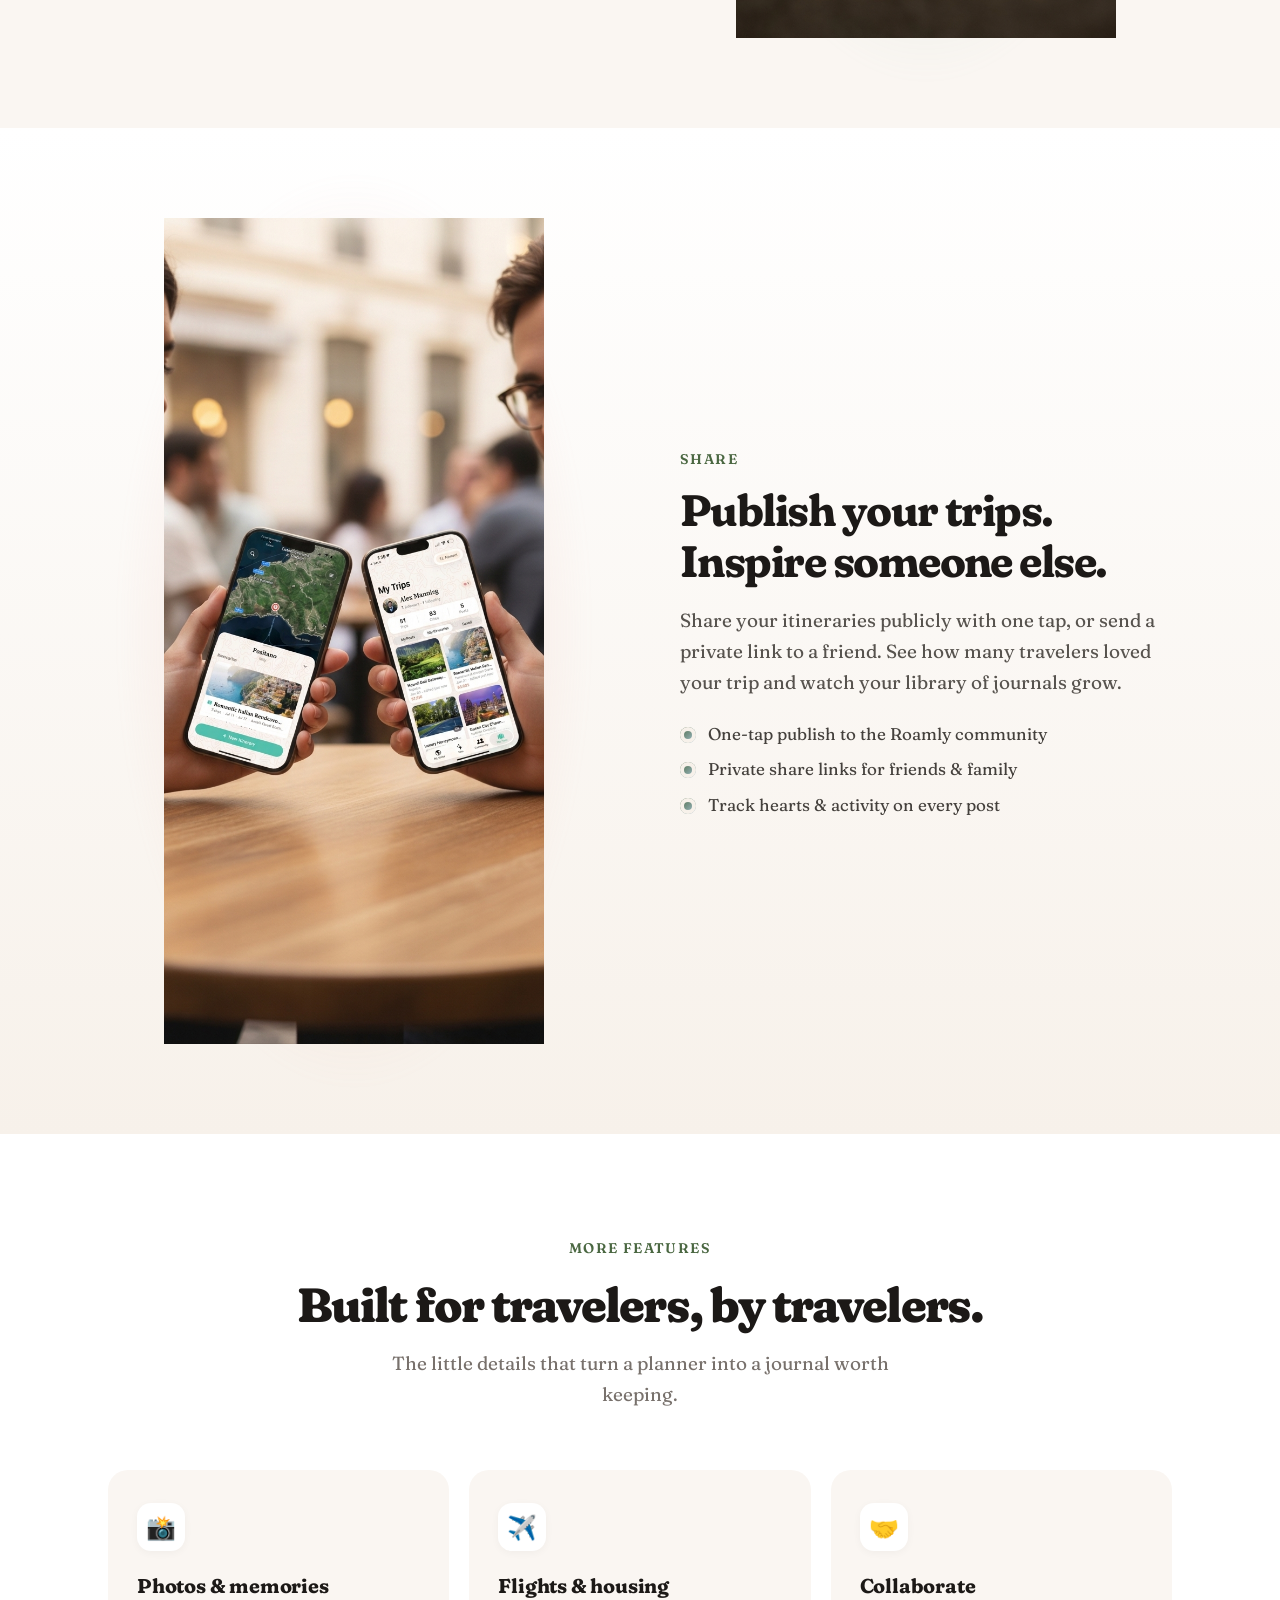
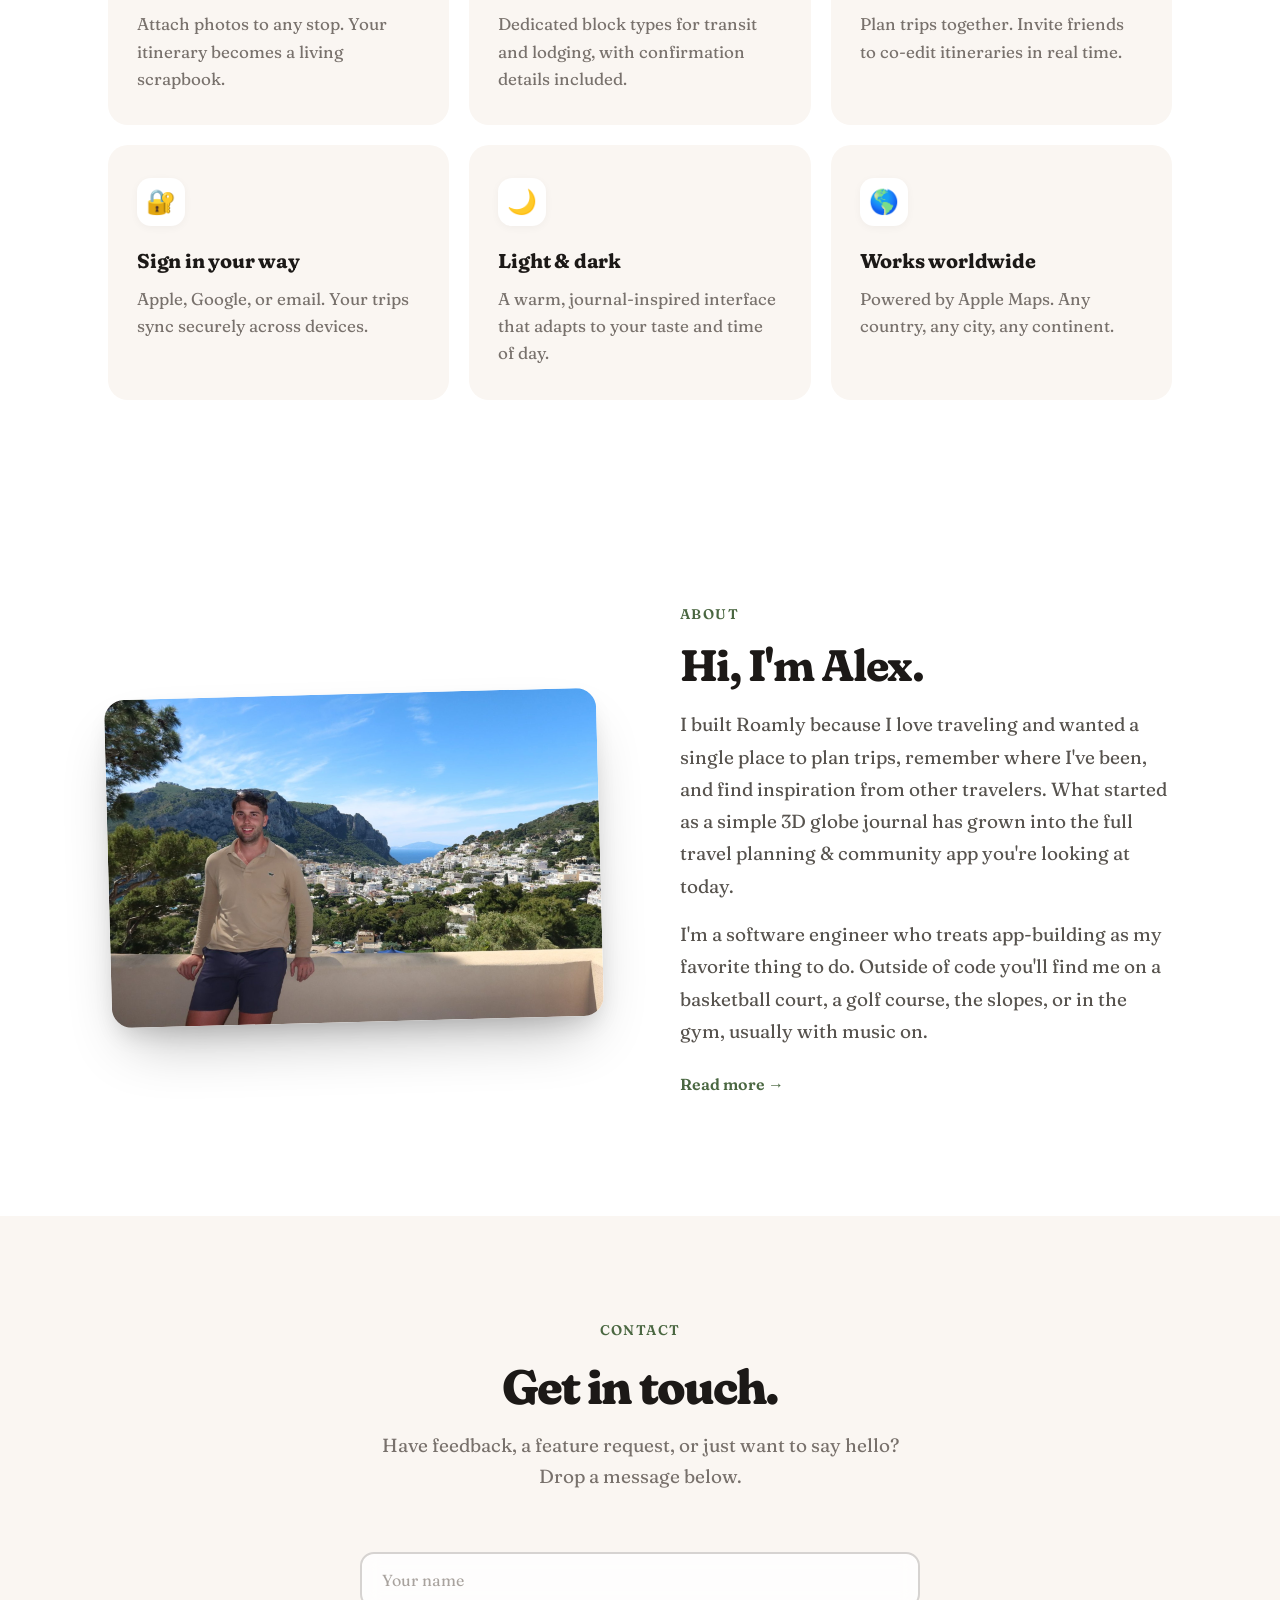
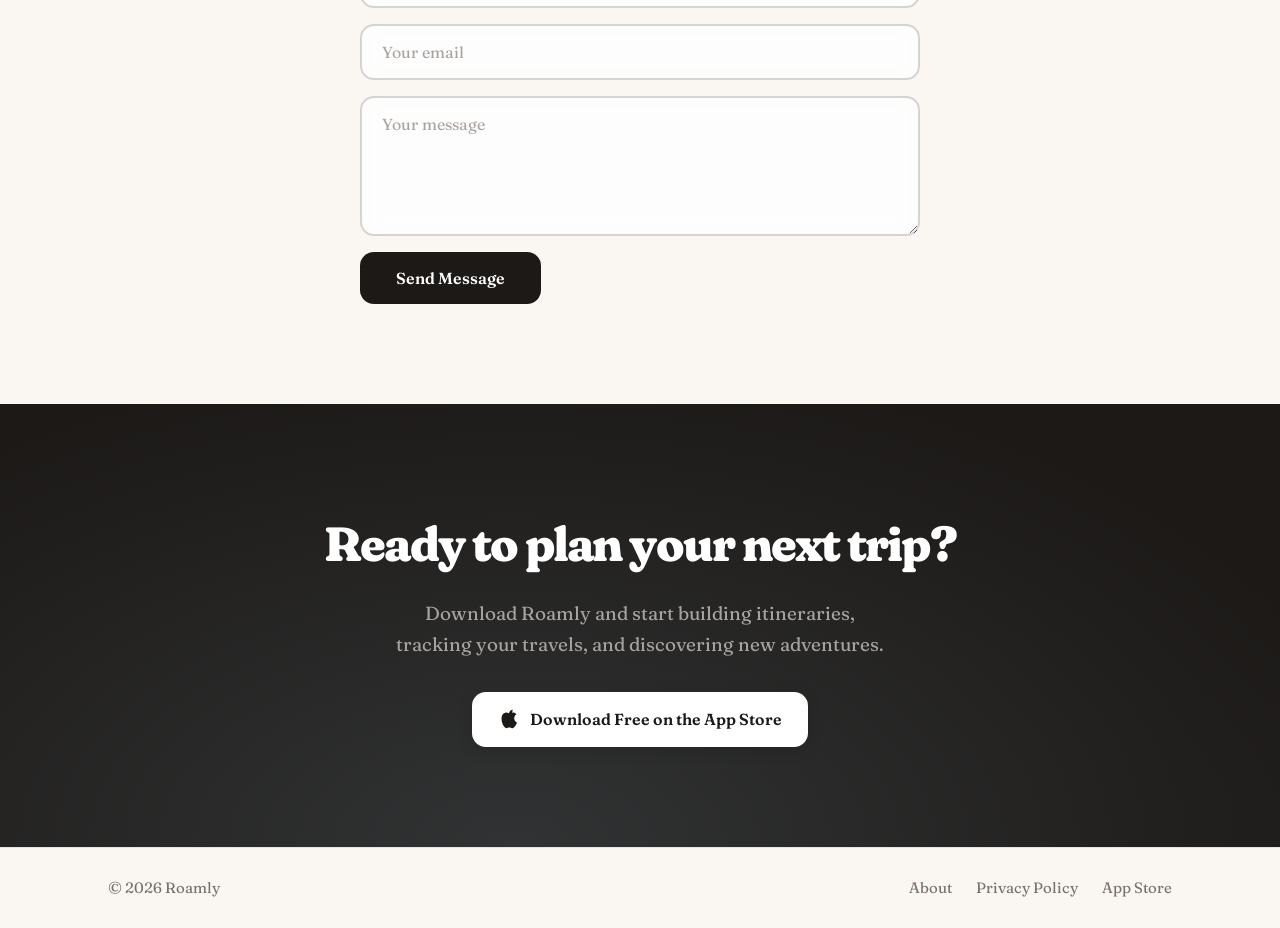
==== commit d3f37d62: "Replace hero mockup with a looping screen recording of trip generation 35s highlight cut of the gene" ====
--- a/index.html
+++ b/index.html
@@ -84,7 +84,11 @@
         <div class="hero-visual">
           <div class="phone phone-hero">
             <div class="phone-glow"></div>
-            <img class="phone-mockup" src="assets/screens/ai-mockup.png" alt="Hand holding an iPhone showing Roamly's AI trip planner" />
+            <div class="hero-video-frame">
+              <video class="hero-video" autoplay muted loop playsinline preload="auto" poster="assets/hero-loop-poster.jpg" aria-label="Screen recording of Roamly generating a Sicily itinerary">
+                <source src="assets/hero-loop.mp4" type="video/mp4" />
+              </video>
+            </div>
           </div>
         </div>
 
@@ -706,6 +710,13 @@
       }
     });
 
+    // Respect reduced-motion: show the poster frame instead of the looping demo.
+    const heroVideo = document.querySelector('.hero-video');
+    if (heroVideo && window.matchMedia('(prefers-reduced-motion: reduce)').matches) {
+      heroVideo.removeAttribute('autoplay');
+      heroVideo.pause();
+    }
+
     const header = document.querySelector('.site-header');
     window.addEventListener('scroll', () => {
       if (window.scrollY > 10) {
--- a/assets/style.css
+++ b/assets/style.css
@@ -114,8 +114,8 @@
 }
 
 @keyframes pulseGlow {
-  0%, 100% { box-shadow: 0 0 30px rgba(168, 197, 214, 0.3); }
-  50%      { box-shadow: 0 0 60px rgba(168, 197, 214, 0.5); }
+  0%, 100% { transform: scale(1); }
+  50%      { transform: scale(1.06); }
 }
 
 @keyframes orbFloat1 {
@@ -217,7 +217,7 @@
 
 .trial-banner a {
   color: var(--white);
-  font-size: 13px;
+  font-size: 14px;
   font-weight: 600;
   letter-spacing: 0.01em;
   transition: opacity 0.2s;
@@ -290,7 +290,7 @@
 }
 
 .nav a {
-  font-size: 14px;
+  font-size: 15px;
   font-weight: 500;
   color: var(--gray-500);
   padding: 7px 16px;
@@ -307,24 +307,30 @@
   display: inline-flex;
   align-items: center;
   justify-content: center;
-  gap: 6px;
-  height: 34px;
-  padding: 0 14px 0 12px;
-  margin-left: 6px;
-  border: 1px solid var(--gray-200);
+  gap: 8px;
+  height: 44px;
+  min-width: 44px;
+  padding: 0 16px;
+  margin-left: 10px;
+  border: 1px solid rgba(74,103,65,0.18);
   border-radius: 999px;
-  background: transparent;
-  color: var(--gray-500);
+  background: rgba(74,103,65,0.09);
+  color: var(--green);
   font-family: inherit;
   font-size: 14px;
-  font-weight: 500;
+  font-weight: 600;
   cursor: pointer;
-  transition: all 0.2s var(--ease-out);
+  transition: transform 0.18s var(--ease-out), background-color 0.18s, border-color 0.18s;
 }
 
 .theme-toggle:hover {
-  color: var(--gray-900);
-  background: rgba(0,0,0,0.04);
+  transform: translateY(-1px);
+  background: rgba(74,103,65,0.14);
+}
+
+.theme-toggle:focus-visible {
+  outline: 2px solid var(--green);
+  outline-offset: 2px;
 }
 
 .theme-toggle svg {
@@ -387,7 +393,7 @@
   display: inline-flex;
   align-items: center;
   gap: 8px;
-  font-size: 13px;
+  font-size: 14px;
   font-weight: 600;
   color: var(--blue);
   background: rgba(168,197,214,0.15);
@@ -430,9 +436,9 @@
 }
 
 .hero-sub {
-  font-size: 18px;
+  font-size: 20px;
   color: var(--gray-600);
-  max-width: 440px;
+  max-width: 480px;
   margin-bottom: 36px;
   line-height: 1.65;
 }
@@ -441,13 +447,13 @@
   display: flex;
   gap: 10px;
   margin-bottom: 16px;
-  max-width: 440px;
+  max-width: 480px;
 }
 
 .hero-form input[type="email"] {
   flex: 1;
   padding: 16px 20px;
-  font-size: 15px;
+  font-size: 16px;
   border: 2px solid var(--gray-200);
   border-radius: 14px;
   background: rgba(255,255,255,0.8);
@@ -470,7 +476,7 @@
 .hero-form button {
   flex-shrink: 0;
   padding: 16px 28px;
-  font-size: 15px;
+  font-size: 16px;
   font-weight: 600;
   border: none;
   border-radius: 14px;
@@ -488,7 +494,7 @@
 
 .hero-success {
   display: none;
-  font-size: 15px;
+  font-size: 16px;
   color: var(--green);
   font-weight: 600;
   margin-bottom: 16px;
@@ -512,7 +518,7 @@
   background: var(--gray-900);
   color: var(--white);
   border-radius: 14px;
-  font-size: 15px;
+  font-size: 16px;
   font-weight: 600;
   transition: all 0.2s var(--ease-out);
   box-shadow: 0 4px 16px rgba(0,0,0,0.12);
@@ -532,7 +538,7 @@
   display: inline-flex;
   align-items: center;
   gap: 6px;
-  font-size: 15px;
+  font-size: 16px;
   font-weight: 400;
   color: var(--gray-500);
   transition: color 0.2s var(--ease-out);
@@ -557,7 +563,7 @@
 }
 
 .hero-note {
-  font-size: 13px;
+  font-size: 14px;
   color: var(--gray-400);
   margin-top: 20px;
 }
@@ -589,6 +595,30 @@
 }
 
 .phone-hero .phone-mockup { width: 420px; }
+
+/* Hero screen recording in a CSS phone bezel. The recording already
+   includes the Dynamic Island, so no notch is drawn here. */
+.hero-video-frame {
+  position: relative;
+  z-index: 1;
+  width: 310px;
+  padding: 10px;
+  background: #1C1917;
+  border-radius: 52px;
+  box-shadow:
+    0 40px 80px -20px rgba(28,25,23,0.35),
+    0 16px 32px -12px rgba(28,25,23,0.2),
+    inset 0 0 0 1px rgba(255,255,255,0.08);
+}
+
+.hero-video {
+  display: block;
+  width: 100%;
+  aspect-ratio: 600 / 1304;
+  border-radius: 42px;
+  background: #F3DCD3;
+  object-fit: cover;
+}
 .feature-visual .phone-mockup { width: 380px; }
 
 .phone-glow {
@@ -618,7 +648,7 @@
 
 .tag-strip-caption {
   text-align: center;
-  font-size: 13px;
+  font-size: 14px;
   font-weight: 600;
   color: var(--gray-400);
   letter-spacing: 0.02em;
@@ -654,7 +684,7 @@
   margin-right: 12px;
   white-space: nowrap;
   box-shadow: 0 1px 4px rgba(0,0,0,0.03);
-  font-size: 14px;
+  font-size: 15px;
   font-weight: 600;
   color: var(--gray-700);
 }
@@ -748,7 +778,7 @@
 .fan-phone .fan-label {
   text-align: center;
   margin-top: 14px;
-  font-size: 15px;
+  font-size: 16px;
   font-weight: 600;
   color: var(--green);
 }
@@ -839,16 +869,16 @@
 }
 
 .how-step h3 {
-  font-size: 22px;
+  font-size: 26px;
   font-weight: 700;
   letter-spacing: -0.02em;
   margin-bottom: 10px;
 }
 
 .how-step p {
-  font-size: 15.5px;
+  font-size: 17px;
   color: var(--gray-500);
-  max-width: 260px;
+  max-width: 290px;
   margin: 0 auto;
   line-height: 1.6;
 }
@@ -883,7 +913,7 @@
 }
 
 .feature-text h2 {
-  font-size: clamp(28px, 3.4vw, 38px);
+  font-size: clamp(32px, 4vw, 44px);
   font-weight: 700;
   letter-spacing: -0.035em;
   line-height: 1.15;
@@ -891,11 +921,11 @@
 }
 
 .feature-text > p {
-  font-size: 17px;
+  font-size: 19px;
   color: var(--gray-600);
   line-height: 1.65;
   margin-bottom: 22px;
-  max-width: 480px;
+  max-width: 520px;
 }
 
 .feature-bullets {
@@ -910,7 +940,7 @@
 .feature-bullets li {
   position: relative;
   padding-left: 28px;
-  font-size: 15.5px;
+  font-size: 17px;
   color: var(--gray-700);
   line-height: 1.5;
 }
@@ -919,7 +949,7 @@
   content: '';
   position: absolute;
   left: 0;
-  top: 8px;
+  top: 6px;
   width: 16px;
   height: 16px;
   border-radius: 50%;
@@ -949,7 +979,7 @@
 
 .section-label {
   display: inline-block;
-  font-size: 13px;
+  font-size: 14px;
   font-weight: 600;
   letter-spacing: 0.1em;
   text-transform: uppercase;
@@ -958,7 +988,7 @@
 }
 
 .section-header h2 {
-  font-size: clamp(28px, 4vw, 40px);
+  font-size: clamp(34px, 5vw, 48px);
   font-weight: 800;
   letter-spacing: -0.04em;
   line-height: 1.15;
@@ -966,9 +996,9 @@
 }
 
 .section-header p {
-  font-size: 17px;
+  font-size: 19px;
   color: var(--gray-500);
-  max-width: 500px;
+  max-width: 560px;
   margin: 0 auto;
 }
 
@@ -1036,14 +1066,14 @@
 }
 
 .feature-card h3 {
-  font-size: 17px;
+  font-size: 20px;
   font-weight: 700;
   margin-bottom: 8px;
   letter-spacing: -0.01em;
 }
 
 .feature-card p {
-  font-size: 15px;
+  font-size: 17px;
   color: var(--gray-500);
   line-height: 1.6;
 }
@@ -1089,7 +1119,7 @@
 }
 
 .about-text h2 {
-  font-size: clamp(28px, 3.4vw, 38px);
+  font-size: clamp(32px, 4vw, 44px);
   font-weight: 700;
   letter-spacing: -0.035em;
   line-height: 1.15;
@@ -1097,17 +1127,17 @@
 }
 
 .about-text p {
-  font-size: 17px;
+  font-size: 19px;
   color: var(--gray-600);
   line-height: 1.7;
   margin-bottom: 16px;
-  max-width: 480px;
+  max-width: 520px;
 }
 
 .about-cta a {
   display: inline-block;
   margin-top: 8px;
-  font-size: 15px;
+  font-size: 16px;
   font-weight: 600;
   color: var(--green);
   border-bottom: 2px solid transparent;
@@ -1151,7 +1181,7 @@
 .contact-form textarea {
   width: 100%;
   padding: 16px 20px;
-  font-size: 15px;
+  font-size: 16px;
   border: 2px solid var(--gray-200);
   border-radius: 14px;
   background: rgba(255,255,255,0.8);
@@ -1181,7 +1211,7 @@
 .contact-form button {
   align-self: flex-start;
   padding: 16px 36px;
-  font-size: 15px;
+  font-size: 16px;
   font-weight: 600;
   border: none;
   border-radius: 14px;
@@ -1199,7 +1229,7 @@
 
 .contact-success {
   display: none;
-  font-size: 15px;
+  font-size: 16px;
   color: var(--green);
   font-weight: 600;
   margin-top: 12px;
@@ -1236,17 +1266,17 @@
 }
 
 .cta h2 {
-  font-size: clamp(28px, 4vw, 40px);
+  font-size: clamp(34px, 5vw, 48px);
   font-weight: 800;
   letter-spacing: -0.04em;
   margin-bottom: 14px;
 }
 
 .cta p {
-  font-size: 17px;
+  font-size: 19px;
   color: var(--gray-400);
   margin-bottom: 32px;
-  max-width: 440px;
+  max-width: 500px;
   margin-left: auto;
   margin-right: auto;
 }
@@ -1274,7 +1304,7 @@
   display: flex;
   align-items: center;
   justify-content: space-between;
-  font-size: 13px;
+  font-size: 15px;
   color: var(--gray-500);
 }
 
@@ -1298,20 +1328,20 @@
 }
 
 .page-simple-inner {
-  max-width: 600px;
+  max-width: 680px;
   margin: 0 auto;
   animation: fadeUp 0.8s var(--ease-out);
 }
 
 .page-simple-inner h1 {
-  font-size: 40px;
+  font-size: 48px;
   font-weight: 800;
   letter-spacing: -0.04em;
   margin-bottom: 24px;
 }
 
 .page-simple-inner h2 {
-  font-size: 22px;
+  font-size: 26px;
   font-weight: 700;
   letter-spacing: -0.02em;
   margin-top: 36px;
@@ -1319,7 +1349,7 @@
 }
 
 .page-simple-inner p {
-  font-size: 16px;
+  font-size: 18px;
   color: var(--gray-700);
   line-height: 1.7;
   margin-bottom: 16px;
@@ -1336,7 +1366,7 @@
 .page-simple-inner ul {
   margin: 0 0 16px 20px;
   color: var(--gray-700);
-  font-size: 16px;
+  font-size: 18px;
   line-height: 1.7;
 }
 
@@ -1369,9 +1399,17 @@
   border-bottom-color: rgba(255,255,255,0.06);
 }
 
-[data-theme="dark"] .nav a:hover,
+[data-theme="dark"] .nav a:hover {
+  background: rgba(255,255,255,0.06);
+}
+
+[data-theme="dark"] .theme-toggle {
+  background: rgba(255,255,255,0.08);
+  border-color: rgba(143,181,133,0.25);
+}
+
 [data-theme="dark"] .theme-toggle:hover {
-  background: rgba(255,255,255,0.06);
+  background: rgba(255,255,255,0.12);
 }
 
 [data-theme="dark"] .hero-bg,
@@ -1420,6 +1458,10 @@
 }
 
 [data-theme="dark"] .phone-glow { opacity: 0.35; }
+
+[data-theme="dark"] .hero-video-frame {
+  box-shadow: 0 40px 80px -20px rgba(0,0,0,0.6), inset 0 0 0 1px rgba(255,255,255,0.16);
+}
 
 [data-theme="dark"] .about-photo img,
 [data-theme="dark"] .phone-mockup {
@@ -1468,6 +1510,7 @@
 
   .feature-grid { grid-template-columns: 1fr 1fr; }
   .phone-hero .phone-mockup { width: 320px; }
+  .hero-video-frame { width: 280px; }
   .feature-visual .phone-mockup { width: 320px; }
 
   .feature-block-inner {
@@ -1495,14 +1538,16 @@
   section { padding: 64px 0; }
   .feature-block { padding: 56px 0; }
   .hero { min-height: auto; }
-  .nav a { font-size: 13px; padding: 5px 10px; }
+  .nav a { font-size: 14px; padding: 5px 10px; }
   .nav { flex-wrap: wrap; row-gap: 6px; }
-  .theme-toggle { height: 30px; font-size: 13px; }
+  .theme-toggle { height: 38px; }
   .feature-grid { grid-template-columns: 1fr; }
   .hero-form { flex-direction: column; }
   .hero-form button { width: 100%; }
   .phone-hero .phone-mockup,
   .feature-visual .phone-mockup { width: 260px; }
+  .hero-video-frame { width: 250px; padding: 8px; border-radius: 44px; }
+  .hero-video { border-radius: 36px; }
   .footer-inner { flex-direction: column; gap: 12px; text-align: center; }
   .hero-links { flex-direction: column; align-items: center; }
 
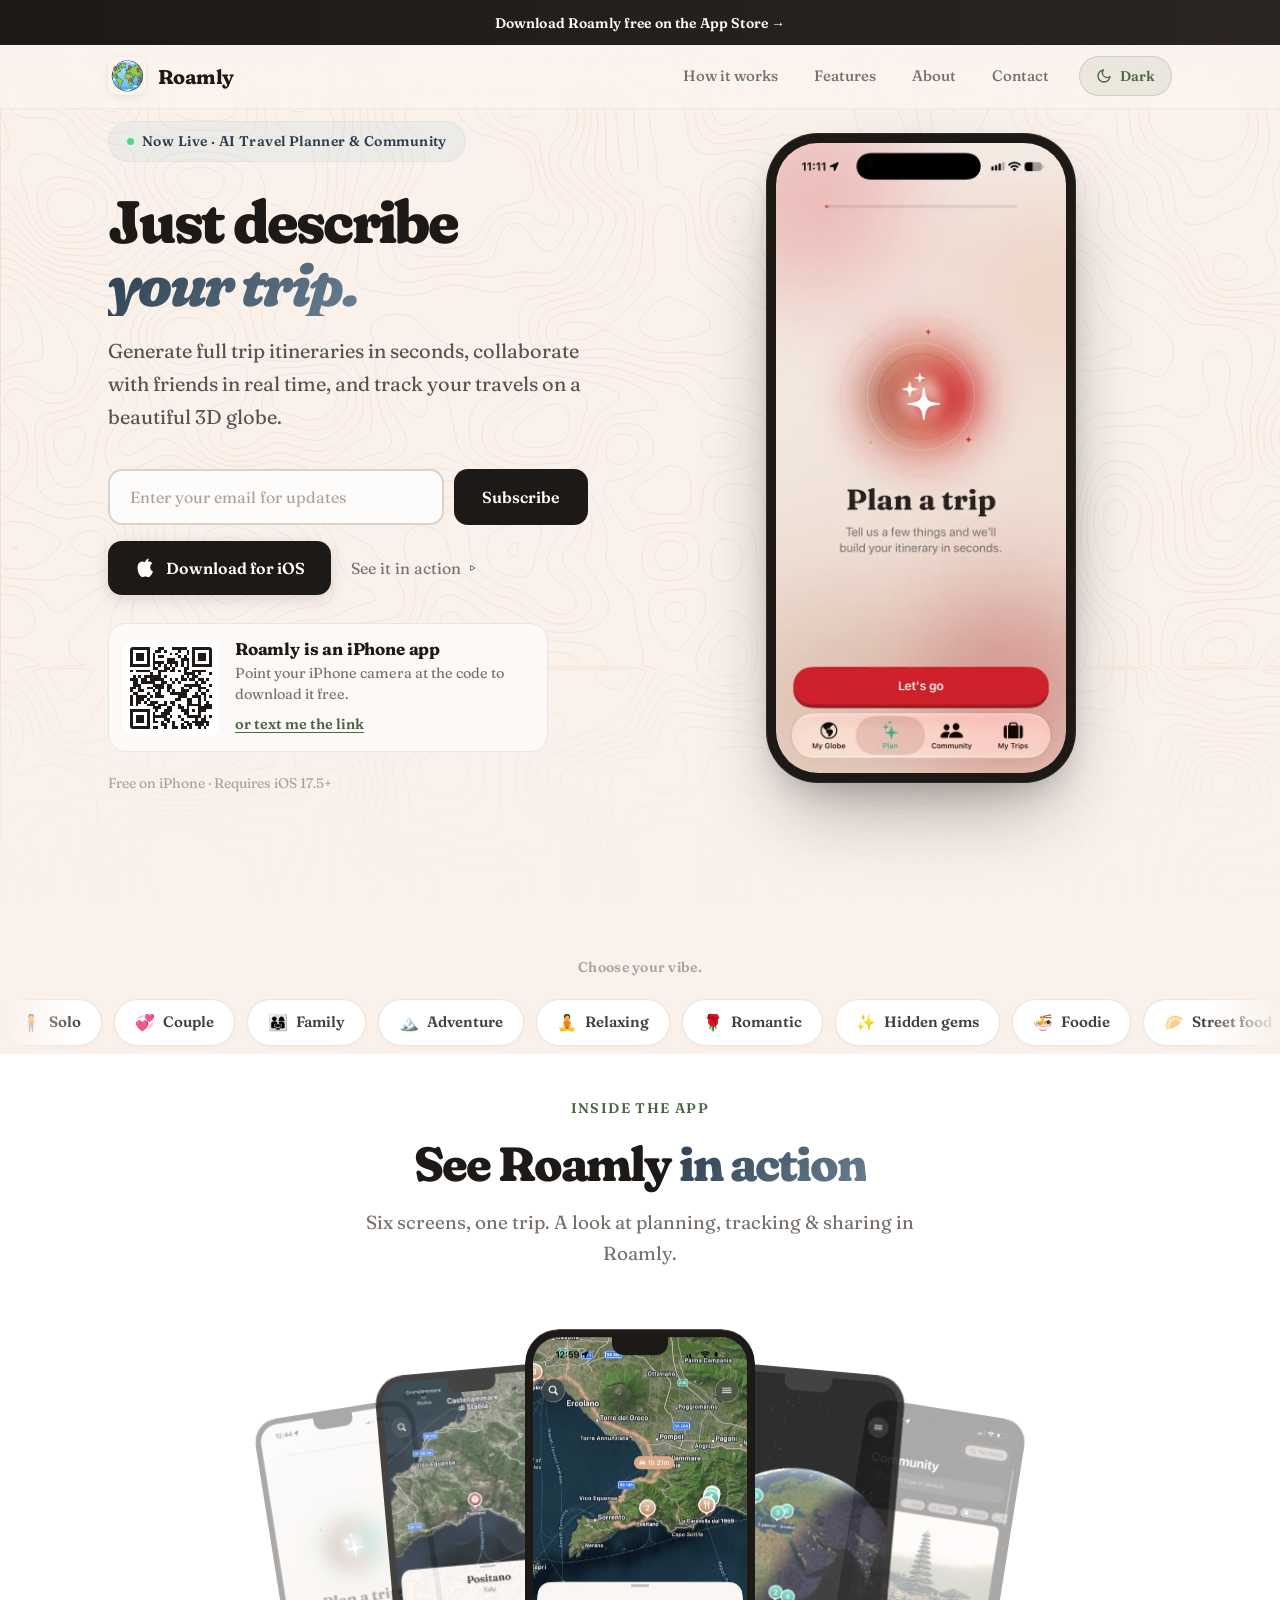
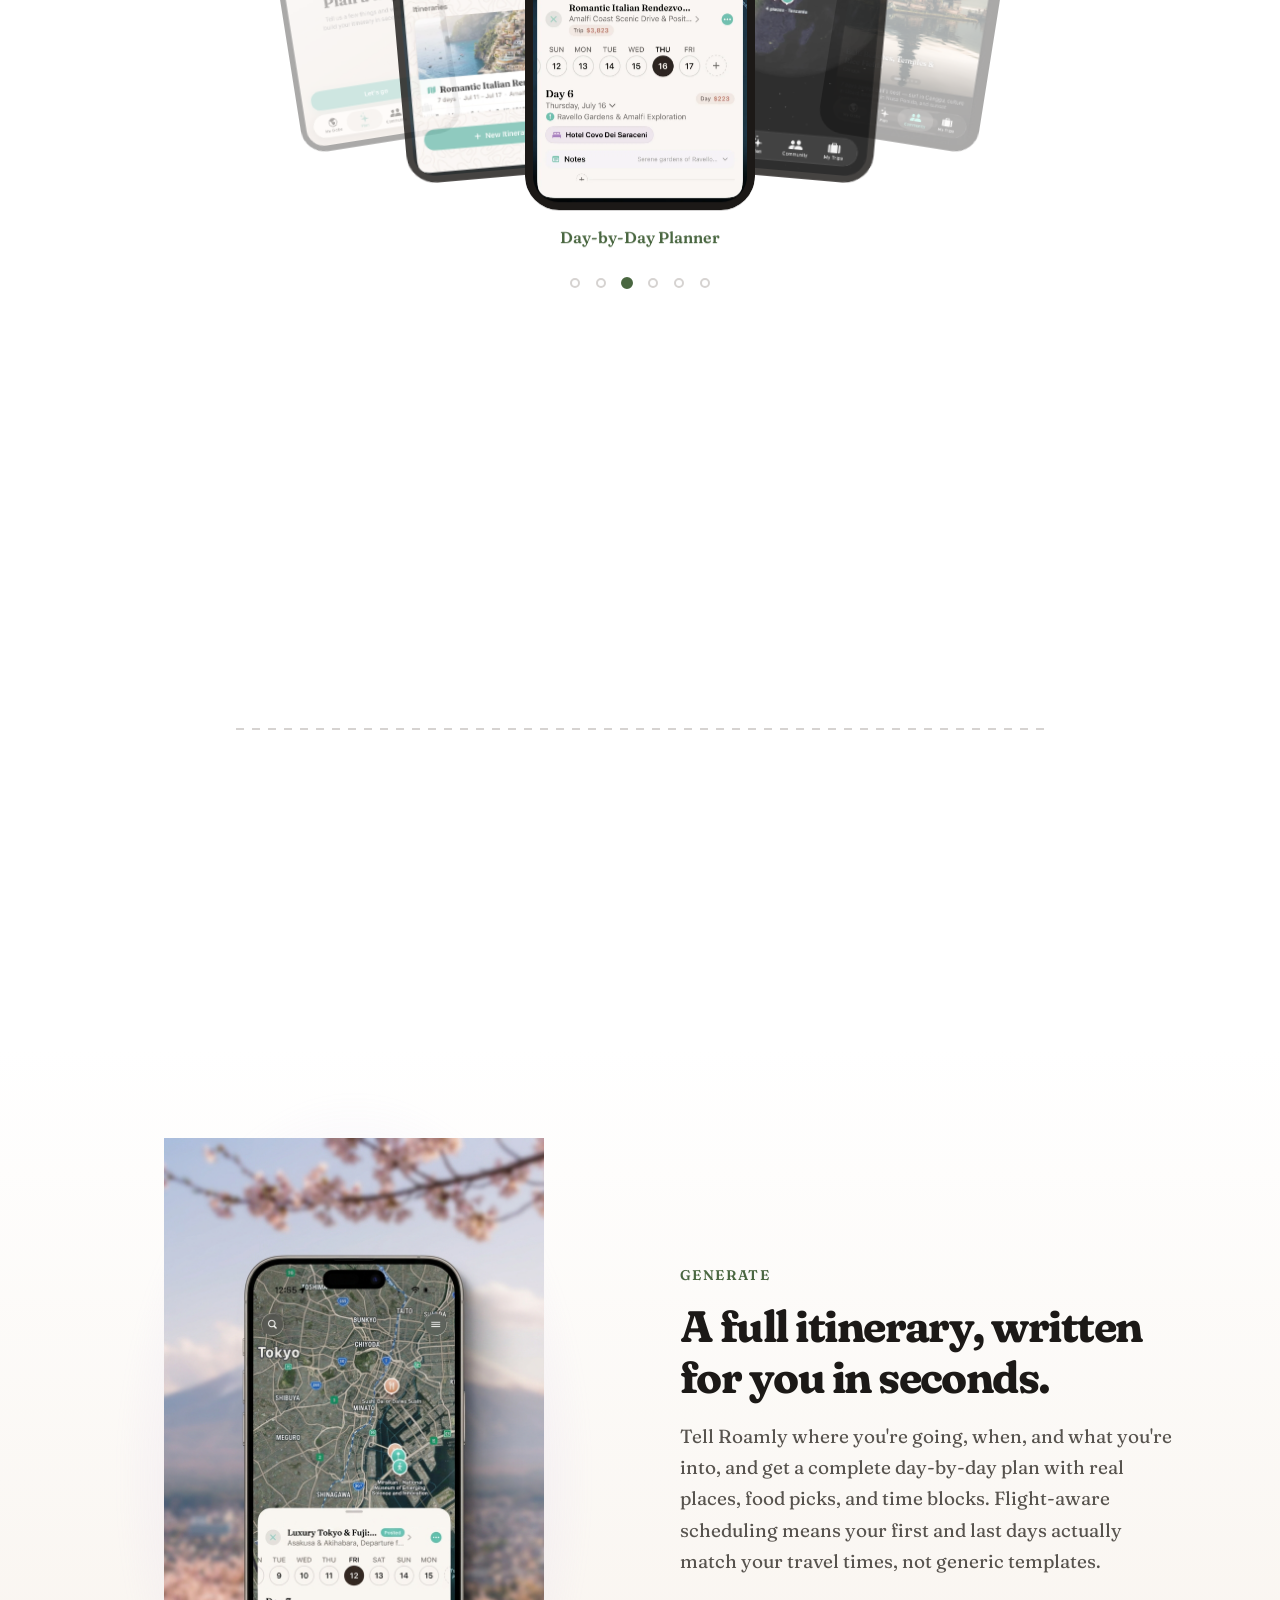
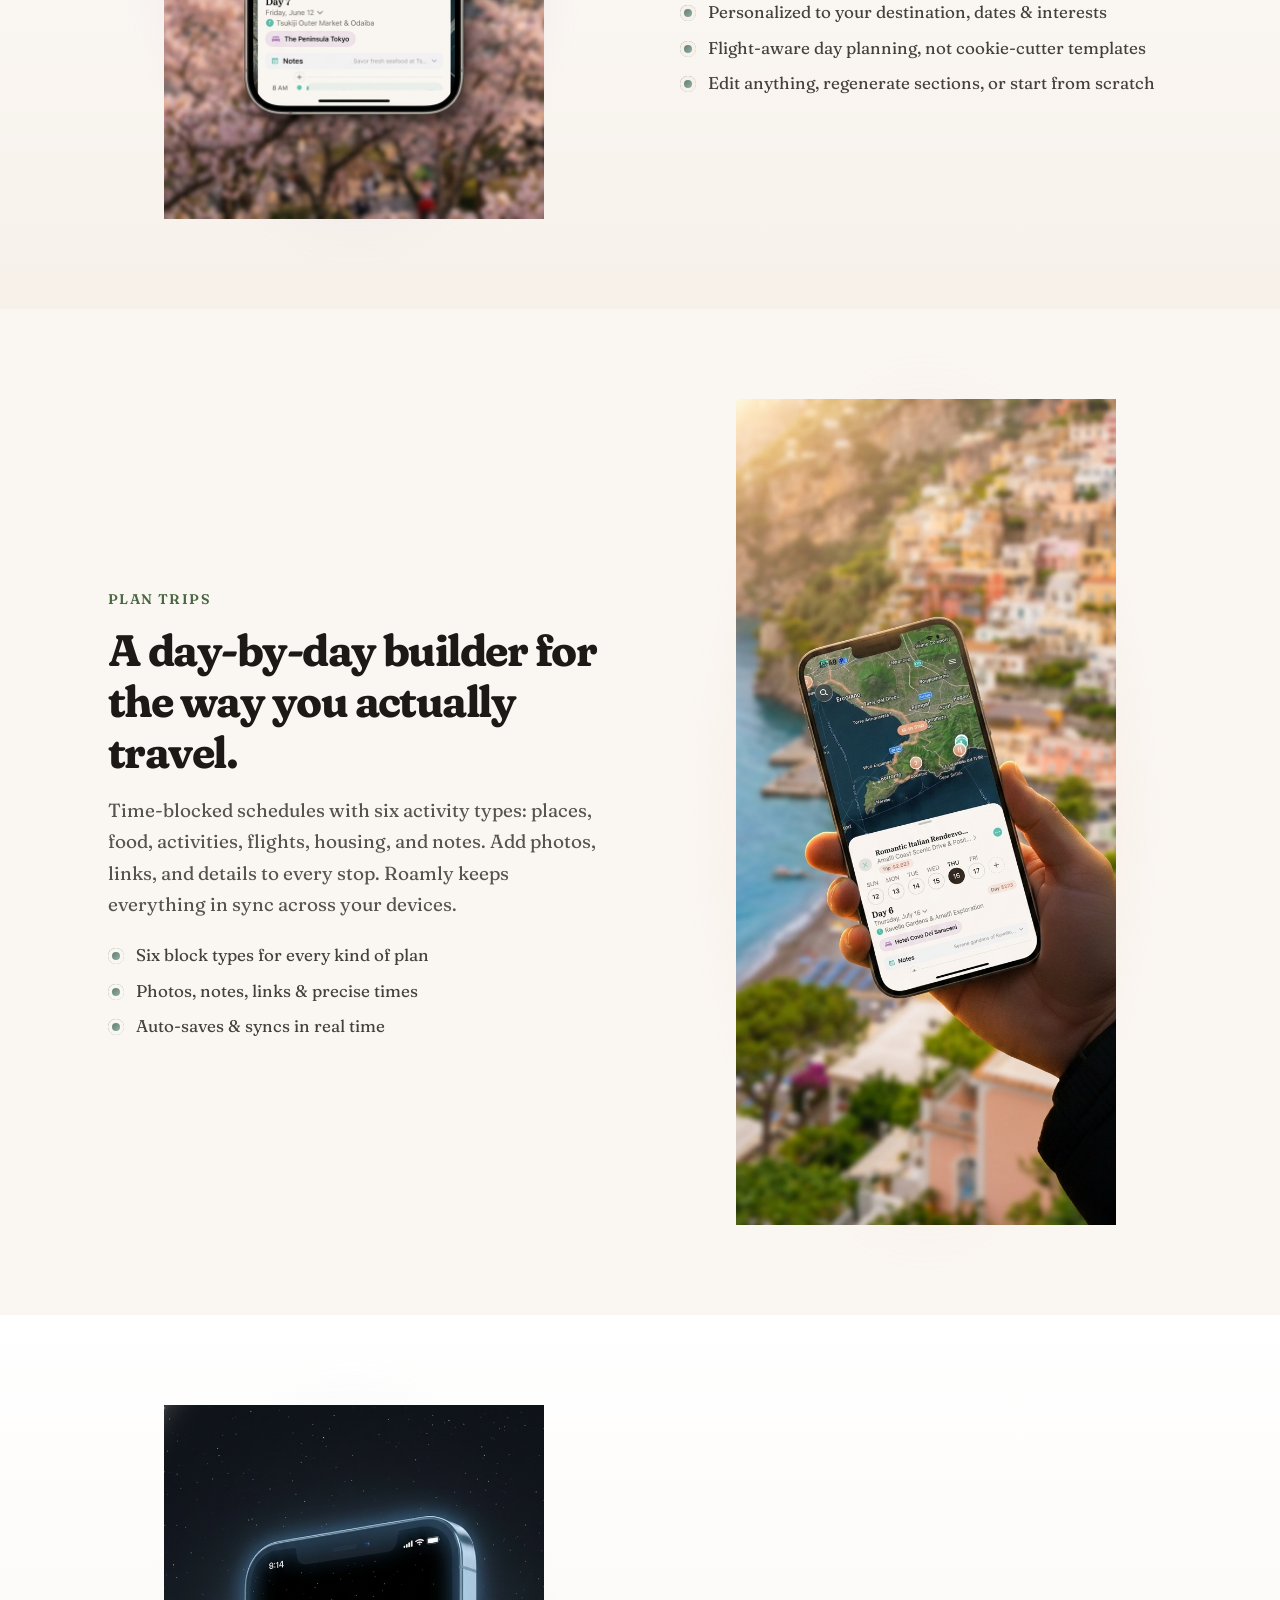
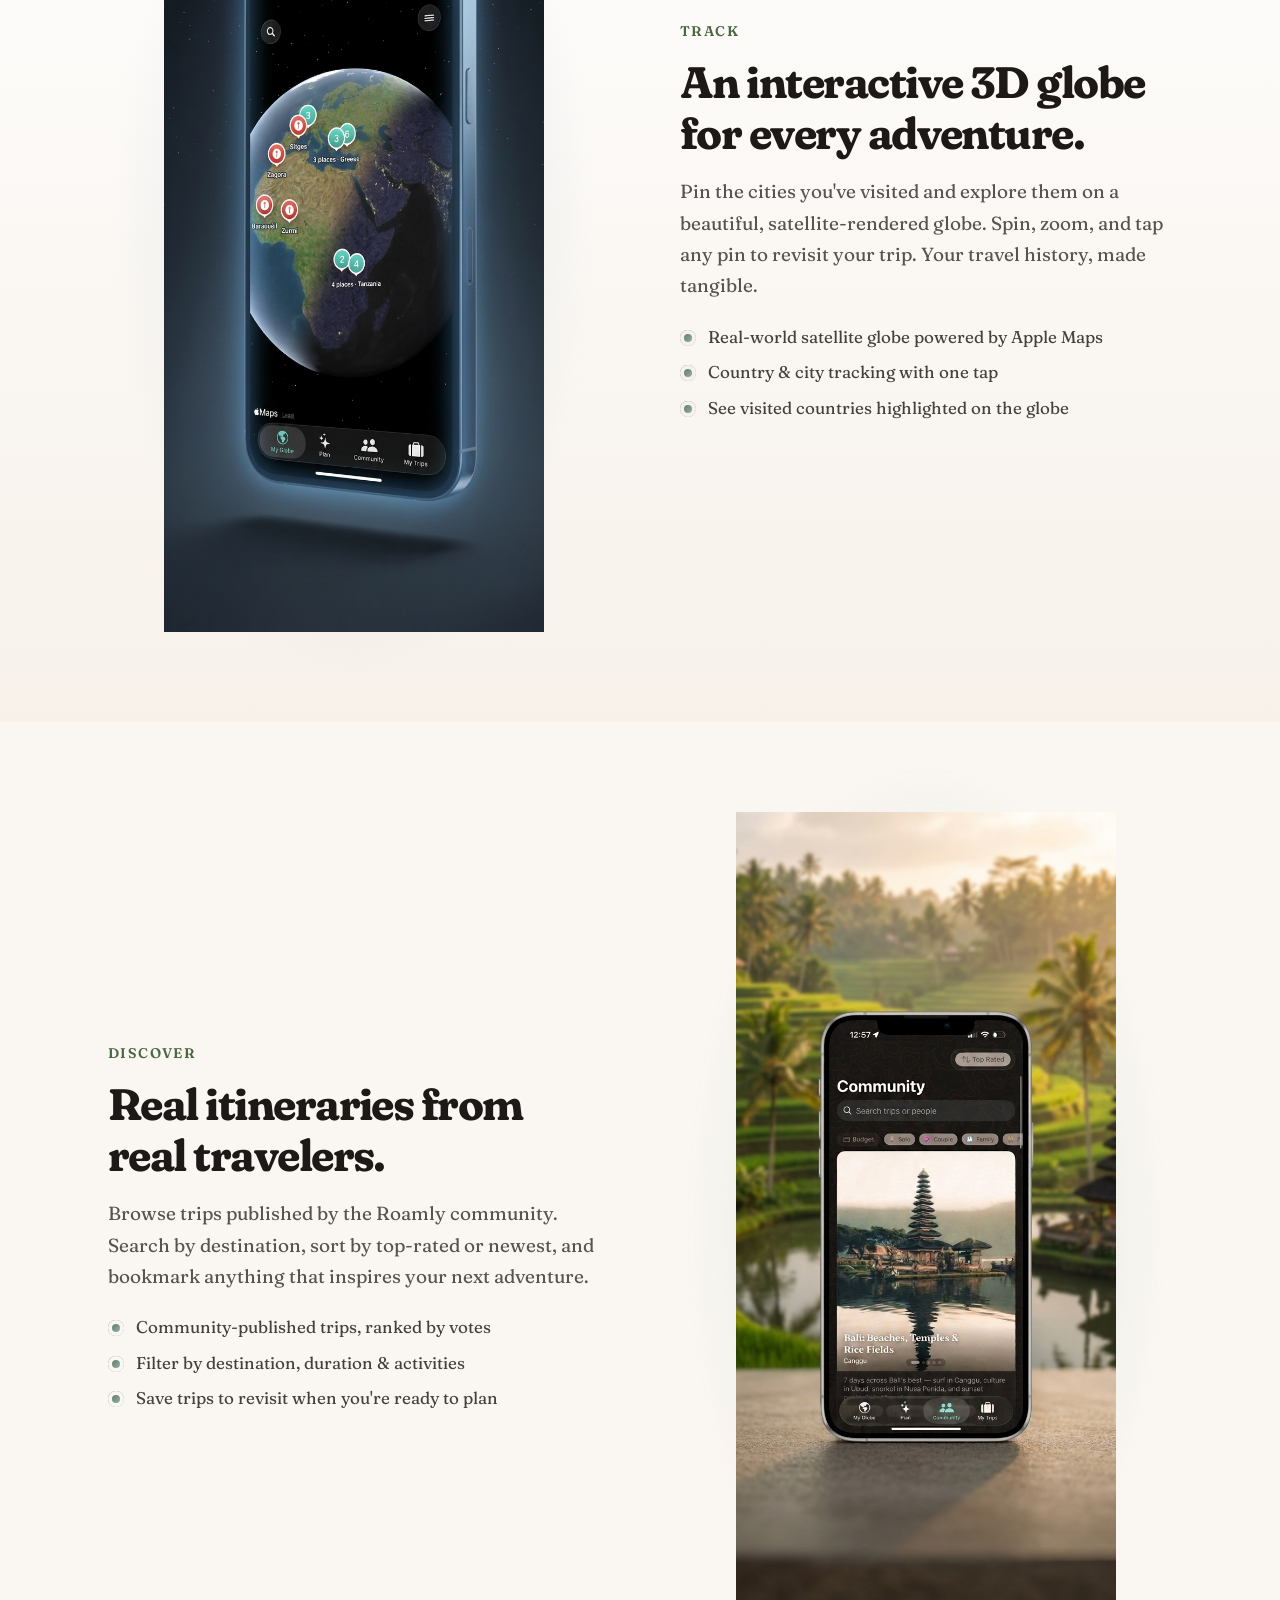
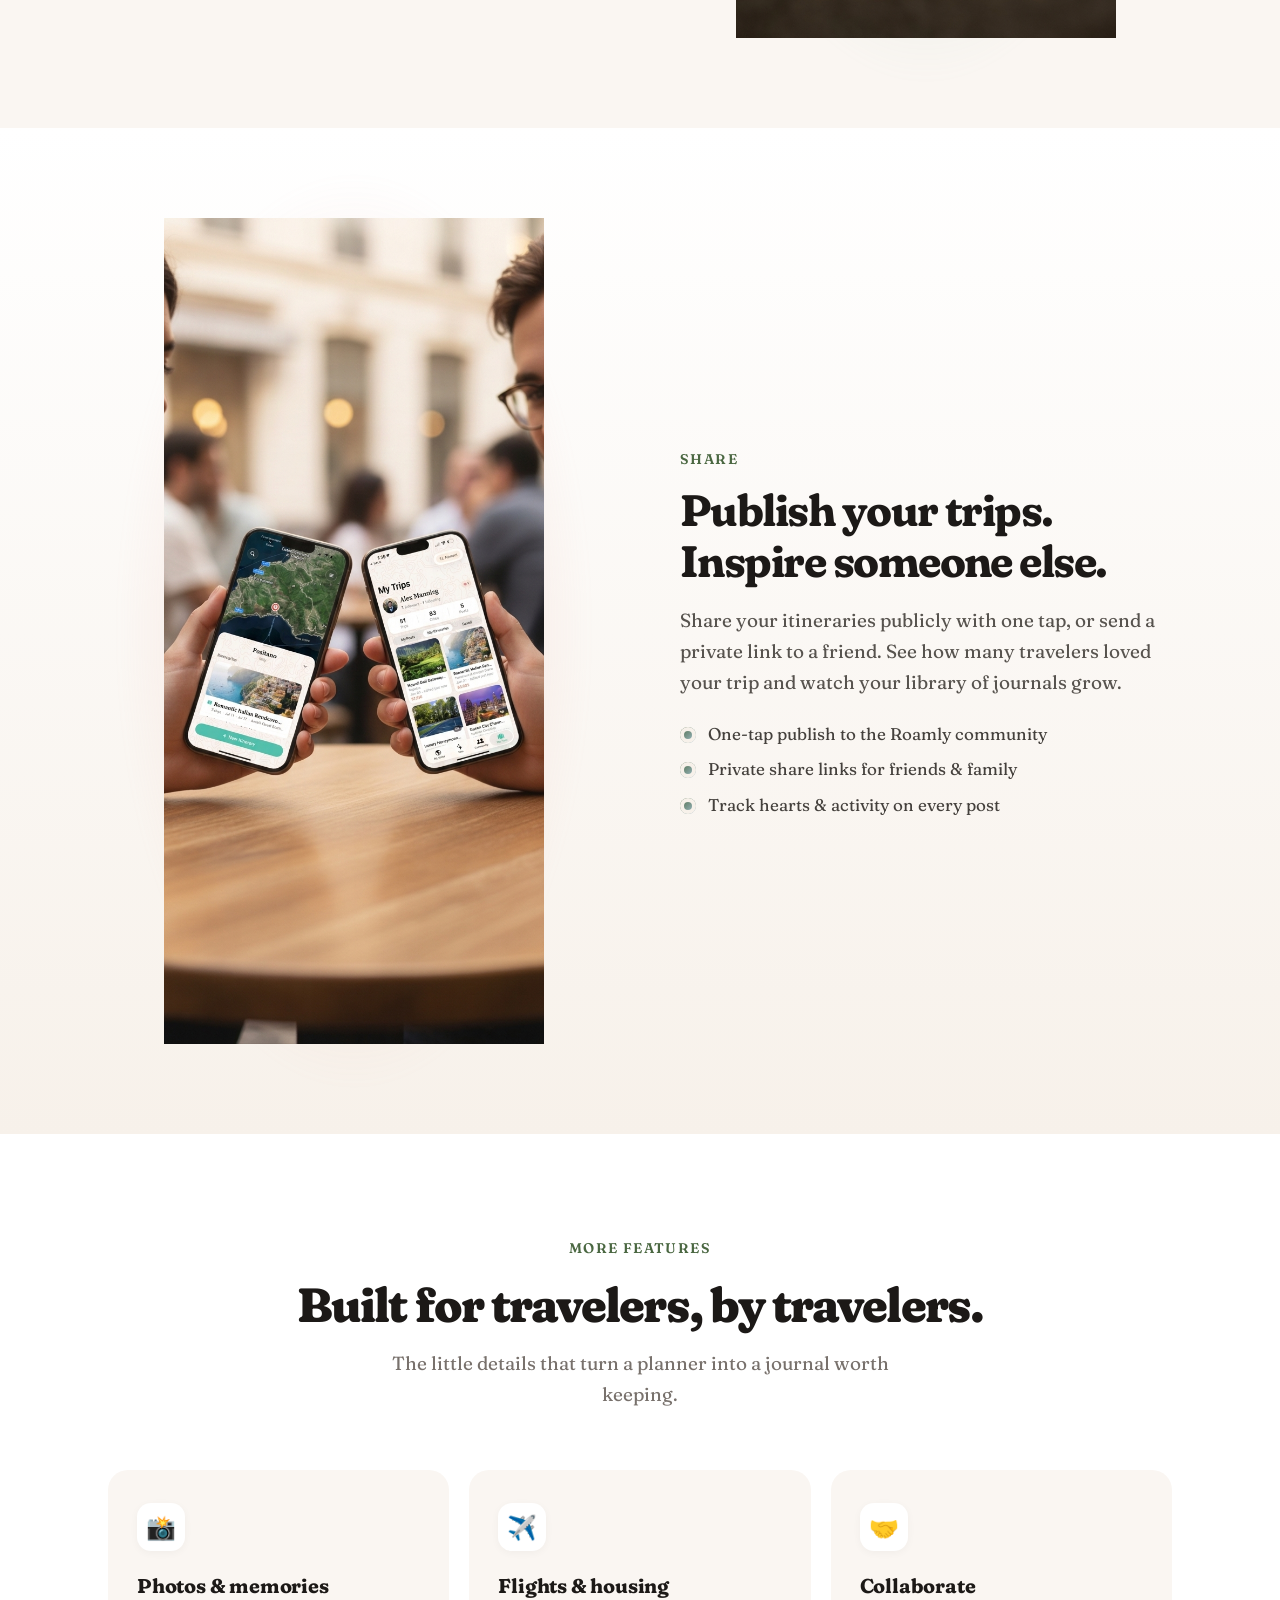
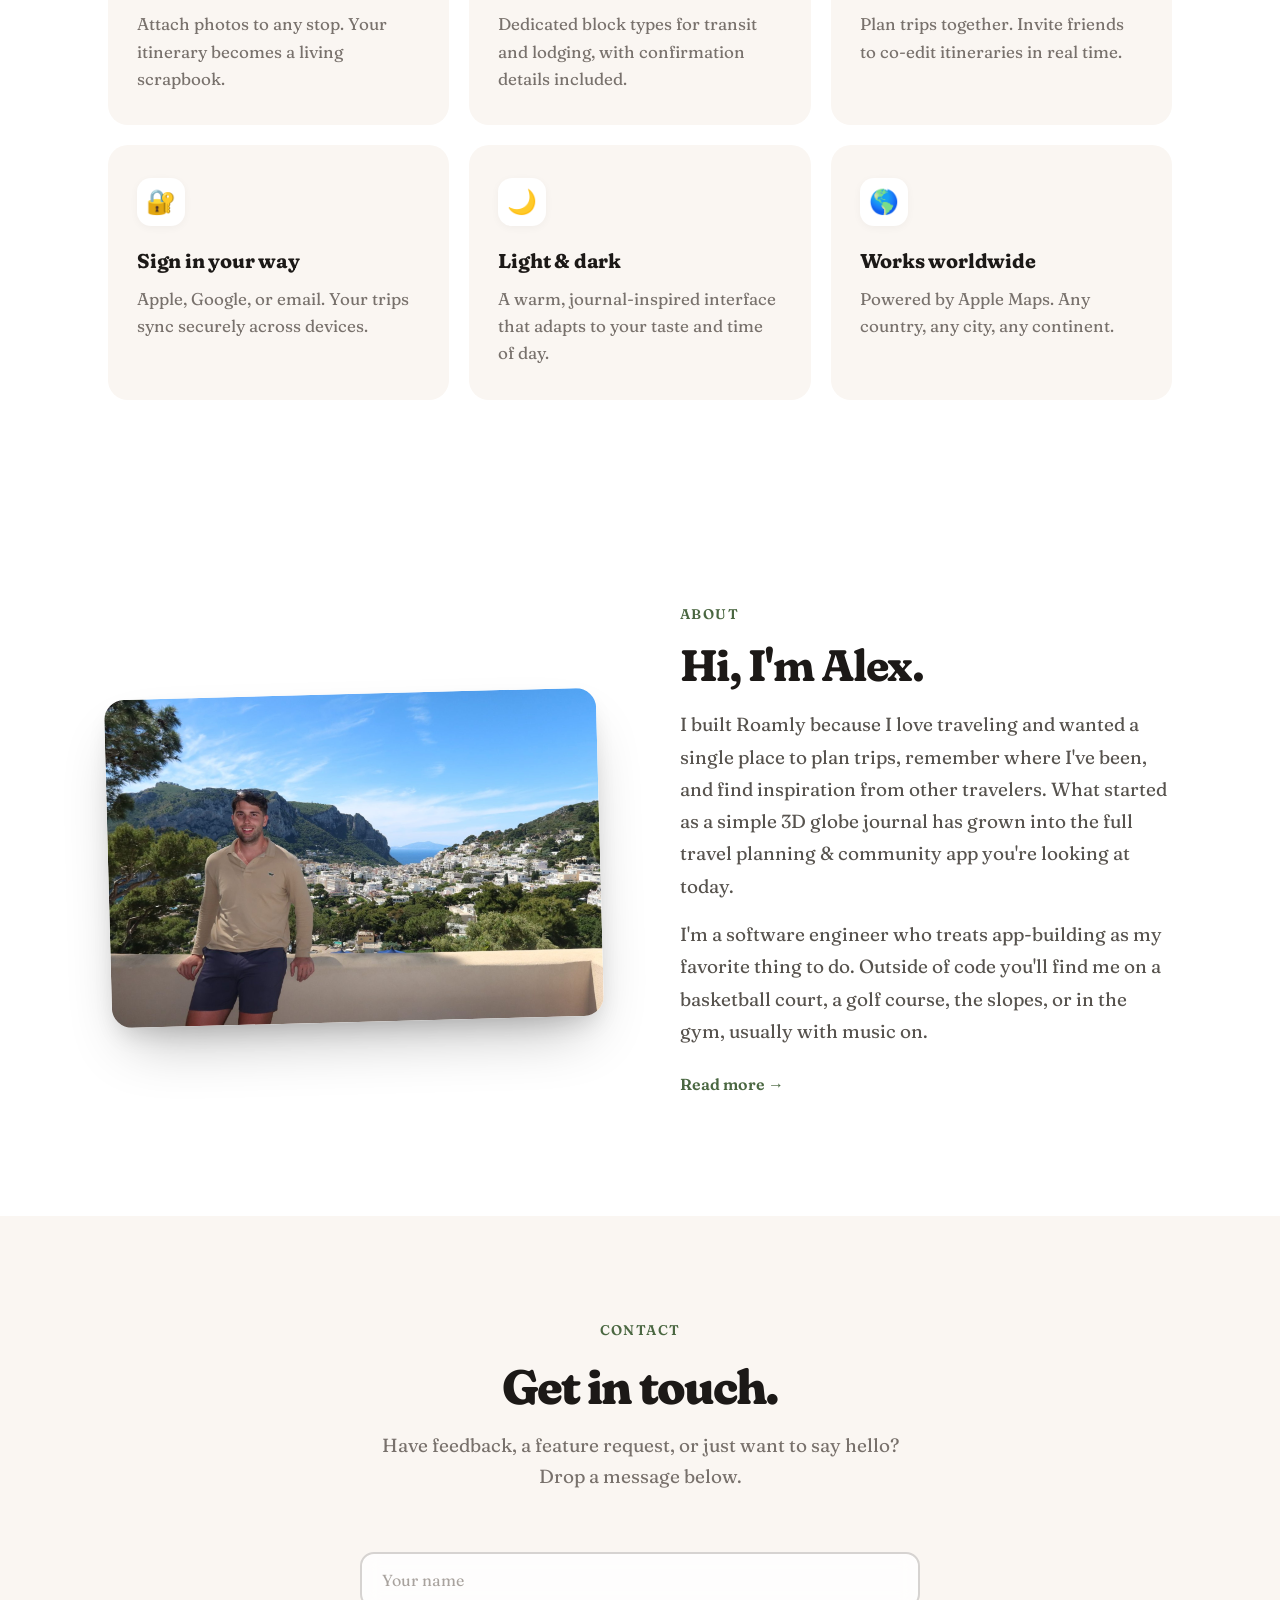
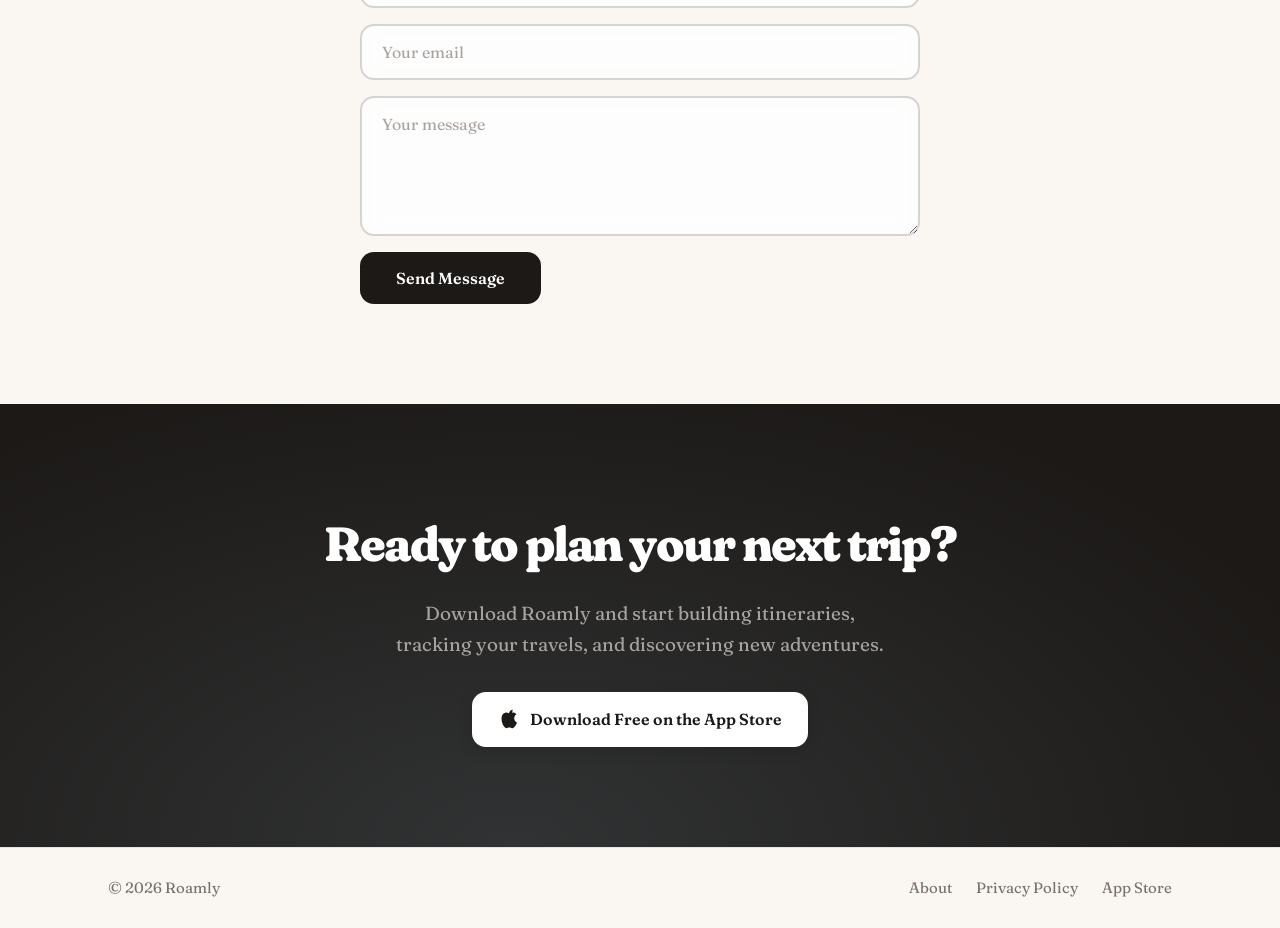
==== commit 4702d312: "Topo hero background, QR download card, slower demo loop - Hero background uses the app's topographi" ====
--- a/index.html
+++ b/index.html
@@ -75,6 +75,16 @@
               See it in action
               <svg viewBox="0 0 24 24"><path d="M7 17l9.2-5L7 7z"/></svg>
             </a>
+          </div>
+
+          <!-- Desktop-only: lets visitors on a computer hand off to their iPhone -->
+          <div class="ios-handoff" hidden>
+            <img class="handoff-qr" src="assets/qr-appstore.svg" width="96" height="96" alt="QR code: scan with your iPhone camera to download Roamly" />
+            <div class="handoff-meta">
+              <span class="handoff-title">Roamly is an iPhone app</span>
+              <span class="handoff-sub">Point your iPhone camera at the code to download it free.</span>
+              <a class="handoff-link" href="sms:?&amp;body=Download%20Roamly%3A%20https%3A%2F%2Fapps.apple.com%2Fapp%2Fid6737066181">or text me the link</a>
+            </div>
           </div>
 
           <p class="hero-note">Free on iPhone &middot; Requires iOS 17.5+</p>
@@ -717,6 +727,13 @@
       heroVideo.pause();
     }
 
+    // Show the QR handoff card only on desktop-sized, non-iOS devices.
+    const isIOS = /iPhone|iPad|iPod/.test(navigator.userAgent) ||
+      (navigator.platform === 'MacIntel' && navigator.maxTouchPoints > 1);
+    if (!isIOS && window.matchMedia('(min-width: 769px)').matches) {
+      document.querySelectorAll('.ios-handoff').forEach(el => { el.hidden = false; });
+    }
+
     const header = document.querySelector('.site-header');
     window.addEventListener('scroll', () => {
       if (window.scrollY > 10) {
--- a/assets/style.css
+++ b/assets/style.css
@@ -213,6 +213,7 @@
   background: linear-gradient(90deg, var(--gray-900), #2a2522);
   text-align: center;
   padding: 10px 16px;
+  line-height: 24px; /* fixed 44px bar so the header can sit flush below it */
 }
 
 .trial-banner a {
@@ -228,11 +229,11 @@
 }
 
 .has-banner .site-header {
-  top: 38px;
+  top: 44px;
 }
 
 .has-banner .hero {
-  padding-top: 110px;
+  padding-top: 116px;
 }
 
 /* ═══════════════════════════════
@@ -308,8 +309,8 @@
   align-items: center;
   justify-content: center;
   gap: 8px;
-  height: 44px;
-  min-width: 44px;
+  height: 40px;
+  min-width: 40px;
   padding: 0 16px;
   margin-left: 10px;
   border: 1px solid rgba(74,103,65,0.18);
@@ -365,14 +366,35 @@
 }
 
 .hero-bg {
+  --hero-paper: #F9F1EA;   /* app's --paper */
+  --hero-contour: #F2E1D8; /* app's --contour, kept faint so hero text stays crisp */
   position: absolute;
   inset: 0;
-  background: #E8E3D6; /* exact-match the cream baked into places-hero.png */
-}
-
-/* Orbs disabled to keep the hero a uniform cream */
-.hero-bg::before,
-.hero-bg::after,
+  background: var(--hero-paper);
+}
+
+/* The app's topographic contour art (assets/topo.svg, generated with the
+   app's topo.js). Drawn as a mask so the line color can follow the theme. */
+.hero-bg::before {
+  content: '';
+  position: absolute;
+  inset: 0;
+  background: var(--hero-contour);
+  -webkit-mask: url(topo.svg) center / cover no-repeat;
+  mask: url(topo.svg) center / cover no-repeat;
+}
+
+/* Fade the contours out so the hero flows into the vibe strip below */
+.hero-bg::after {
+  content: '';
+  position: absolute;
+  left: 0;
+  right: 0;
+  bottom: 0;
+  height: 30%;
+  background: linear-gradient(to bottom, transparent, var(--hero-paper));
+}
+
 .hero-orb { display: none; }
 
 .hero-inner {
@@ -562,6 +584,65 @@
   transform: translateX(2px);
 }
 
+/* QR handoff card (shown by JS on desktop, non-iOS only) */
+.ios-handoff {
+  display: flex;
+  align-items: center;
+  gap: 16px;
+  max-width: 440px;
+  margin-top: 28px;
+  padding: 14px 18px 14px 14px;
+  background: rgba(255,255,255,0.6);
+  border: 1px solid var(--gray-100);
+  border-radius: 18px;
+  backdrop-filter: blur(8px);
+  -webkit-backdrop-filter: blur(8px);
+}
+
+.ios-handoff[hidden] { display: none; }
+
+.handoff-qr {
+  flex: none;
+  width: 96px;
+  height: 96px;
+  padding: 7px;
+  background: #FFFFFF; /* stays white in dark mode so phones can scan it */
+  border-radius: 10px;
+}
+
+.handoff-meta {
+  display: flex;
+  flex-direction: column;
+  min-width: 0;
+}
+
+.handoff-title {
+  font-size: 17px;
+  font-weight: 700;
+  line-height: 1.25;
+  letter-spacing: -0.01em;
+}
+
+.handoff-sub {
+  margin-top: 4px;
+  font-size: 14.5px;
+  line-height: 1.45;
+  color: var(--gray-500);
+}
+
+.handoff-link {
+  align-self: flex-start;
+  margin-top: 8px;
+  font-size: 14.5px;
+  font-weight: 600;
+  color: var(--green);
+  text-decoration: underline;
+  text-decoration-thickness: 1px;
+  text-underline-offset: 3px;
+}
+
+.handoff-link:hover { text-decoration-thickness: 2px; }
+
 .hero-note {
   font-size: 14px;
   color: var(--gray-400);
@@ -578,10 +659,6 @@
 .phone {
   position: relative;
   display: inline-block;
-}
-
-.phone-hero {
-  animation: float 7s ease-in-out infinite;
 }
 
 /* Photorealistic iPhone mockups generated by Gemini 2.5 Flash Image.
@@ -642,7 +719,7 @@
    ═══════════════════════════════ */
 
 .tag-strip-section {
-  background: #E8E3D6; /* matches .hero-bg so the strip reads as part of the hero, not its own band */
+  background: #F9F1EA; /* matches .hero-bg so the strip reads as part of the hero, not its own band */
   padding-top: 56px;
 }
 
@@ -1412,7 +1489,11 @@
   background: rgba(255,255,255,0.12);
 }
 
-[data-theme="dark"] .hero-bg,
+[data-theme="dark"] .hero-bg {
+  --hero-paper: #1F1B19;
+  --hero-contour: rgba(204, 153, 102, 0.08); /* topo_bg_dark tone, kept faint behind text */
+}
+
 [data-theme="dark"] .tag-strip-section {
   background: #1F1B19;
 }
@@ -1421,6 +1502,11 @@
 [data-theme="dark"] .contact-form input,
 [data-theme="dark"] .contact-form textarea {
   background: rgba(255,255,255,0.04);
+}
+
+[data-theme="dark"] .ios-handoff {
+  background: rgba(255,255,255,0.04);
+  border-color: rgba(255,255,255,0.08);
 }
 
 [data-theme="dark"] .feature-block-alt {
@@ -1491,7 +1577,7 @@
     padding-top: 150px !important;
   }
   .has-banner .hero {
-    padding-top: 200px !important;
+    padding-top: 206px !important;
   }
   .page-simple {
     padding-top: 160px !important;
@@ -1507,6 +1593,7 @@
   .hero-form { max-width: 100%; justify-content: center; }
   .hero-links { justify-content: center; }
   .hero-note { text-align: center; }
+  .ios-handoff { margin-left: auto; margin-right: auto; text-align: left; }
 
   .feature-grid { grid-template-columns: 1fr 1fr; }
   .phone-hero .phone-mockup { width: 320px; }
@@ -1552,5 +1639,11 @@
   .hero-links { flex-direction: column; align-items: center; }
 
   .showcase-fan { --fan-center-width: min(66vw, 220px); }
+
+  /* Denser contours so phones show app-like detail, not a few huge loops */
+  .hero-bg::before {
+    -webkit-mask-image: url(topo-mobile.svg);
+    mask-image: url(topo-mobile.svg);
+  }
   .showcase-dots { margin-top: 16px; }
 }
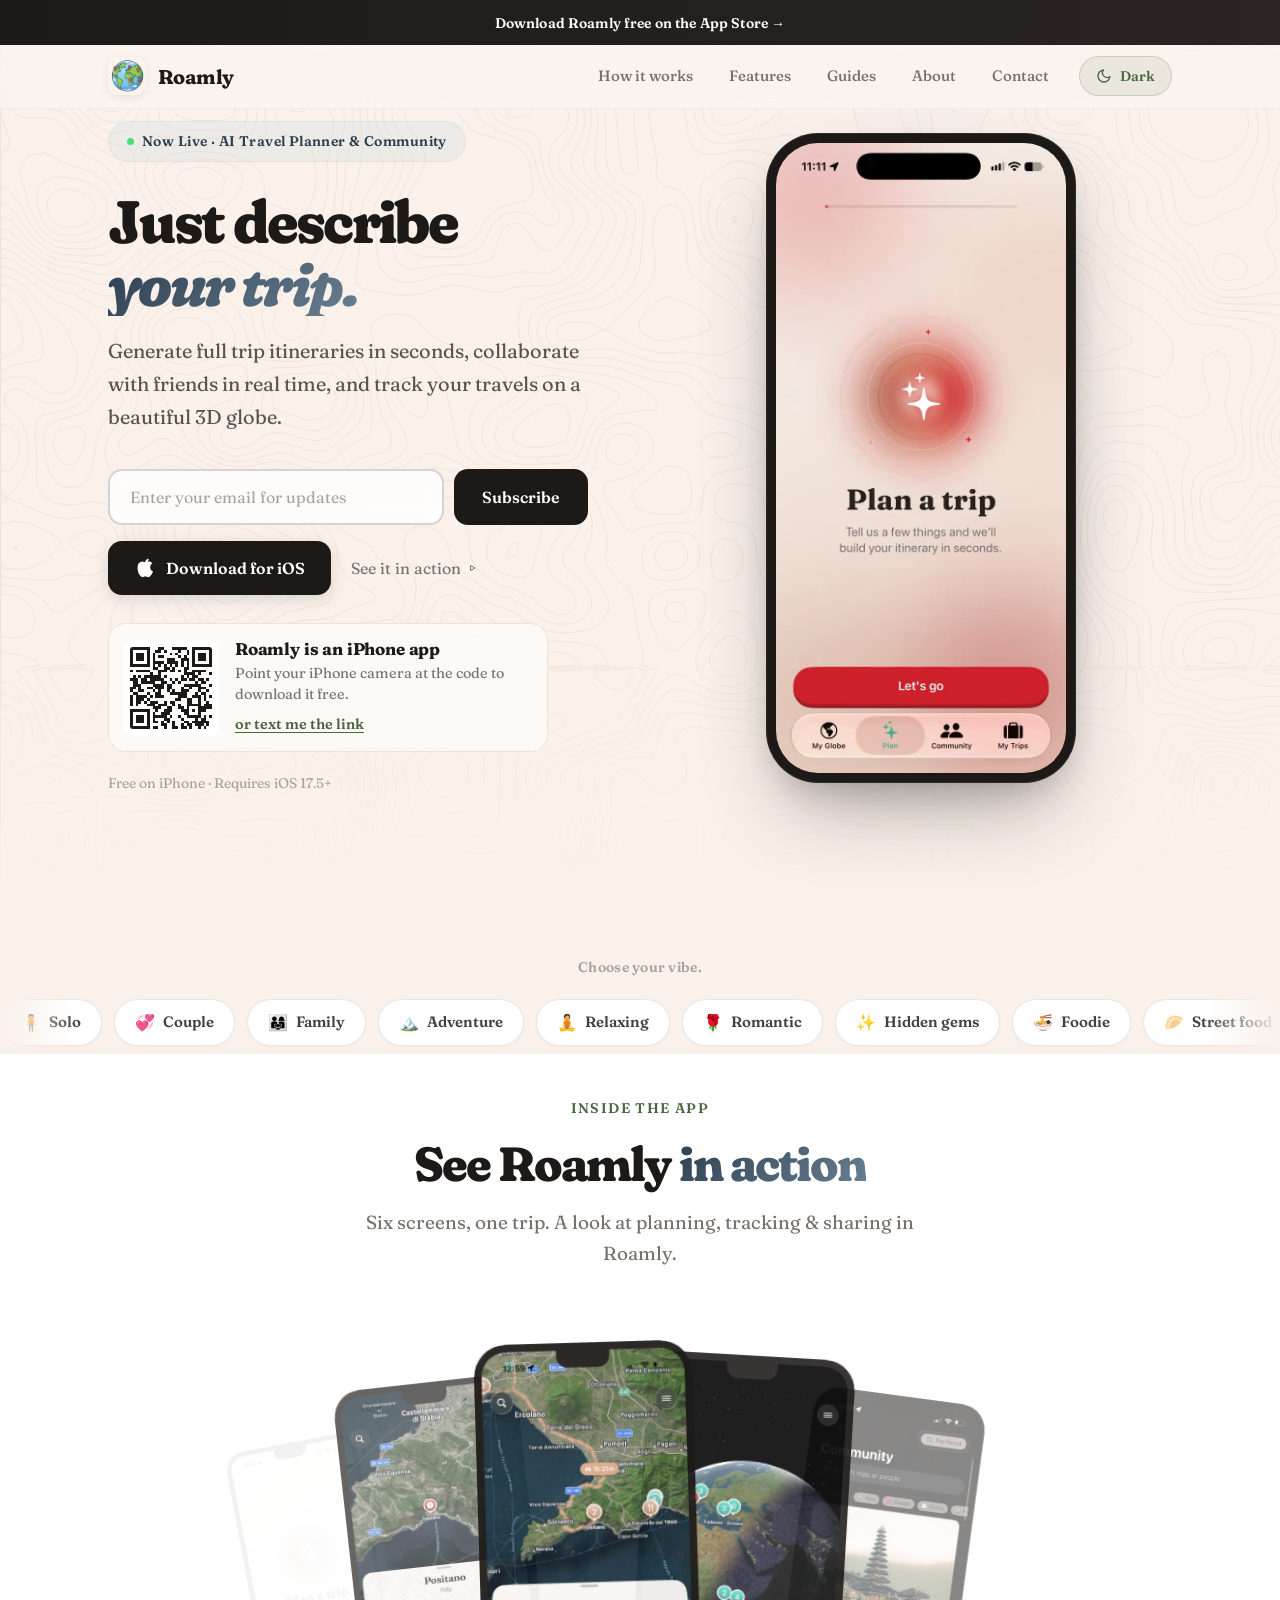
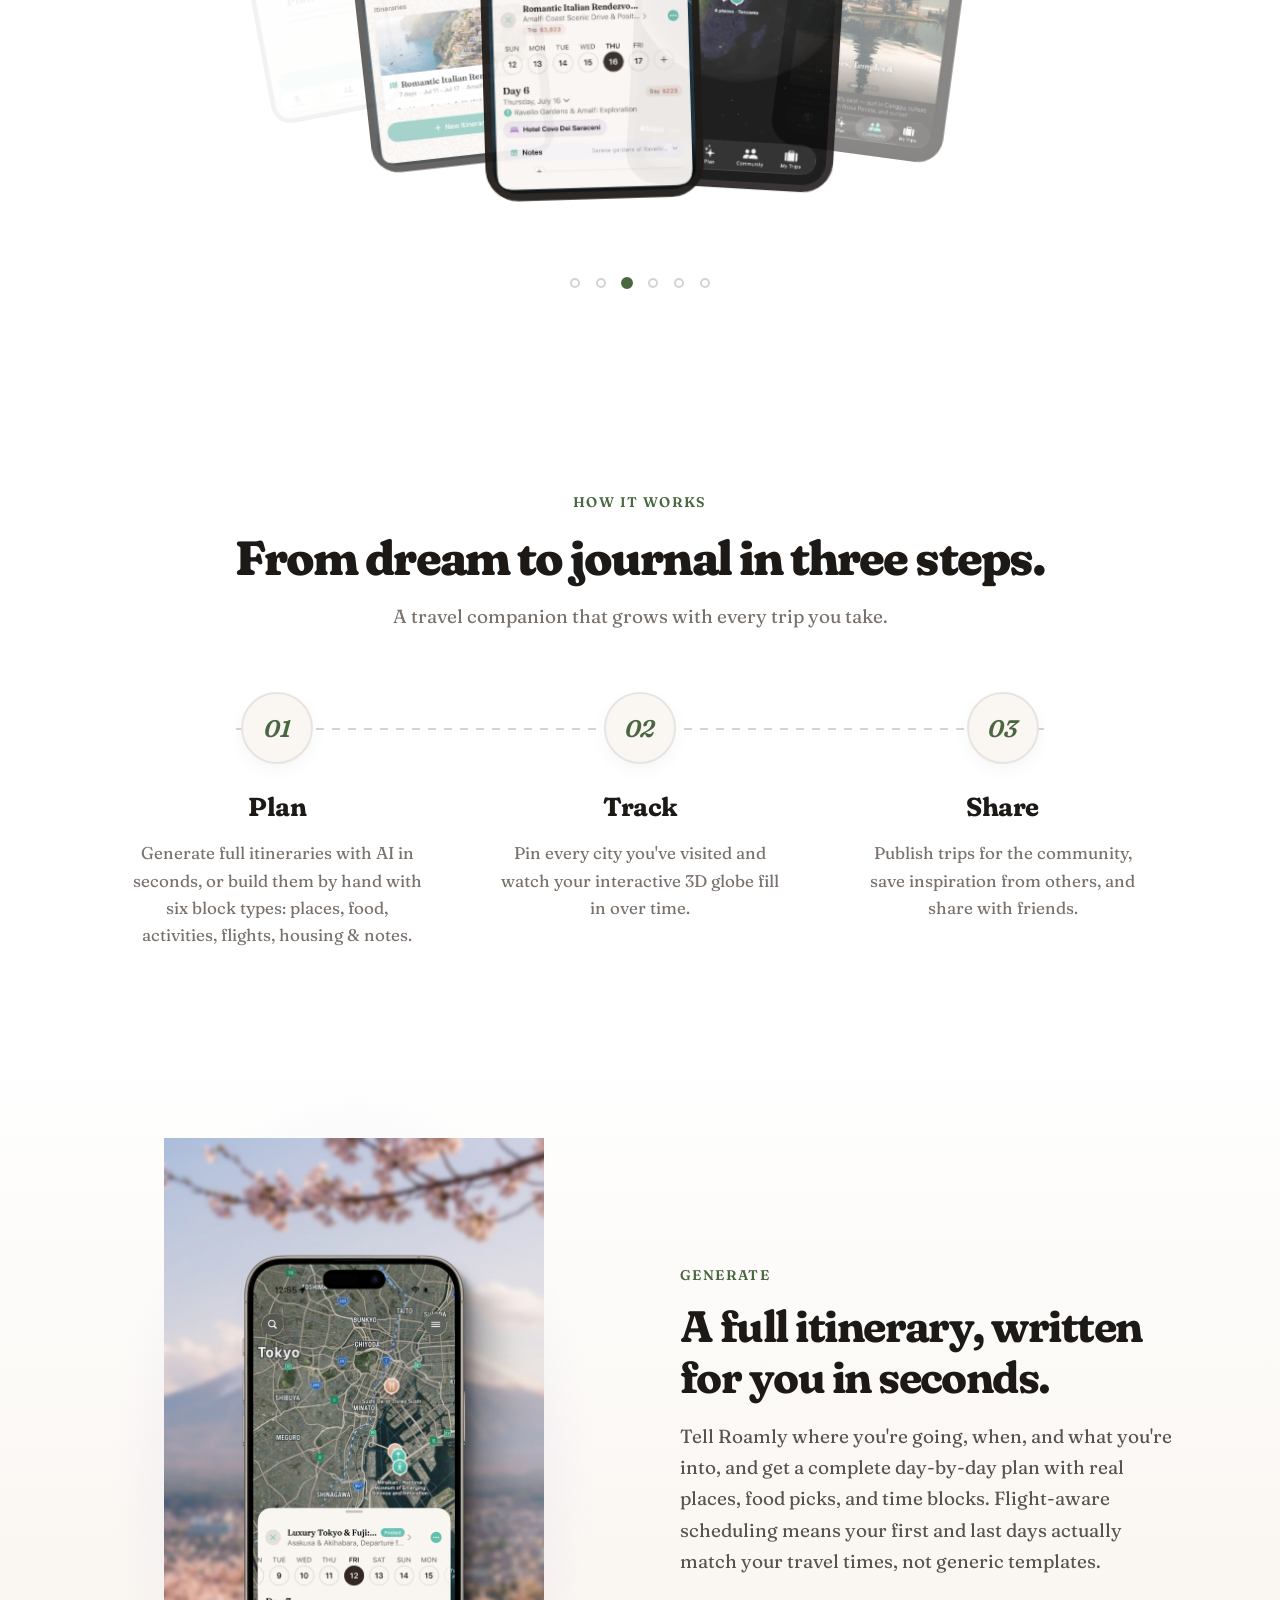
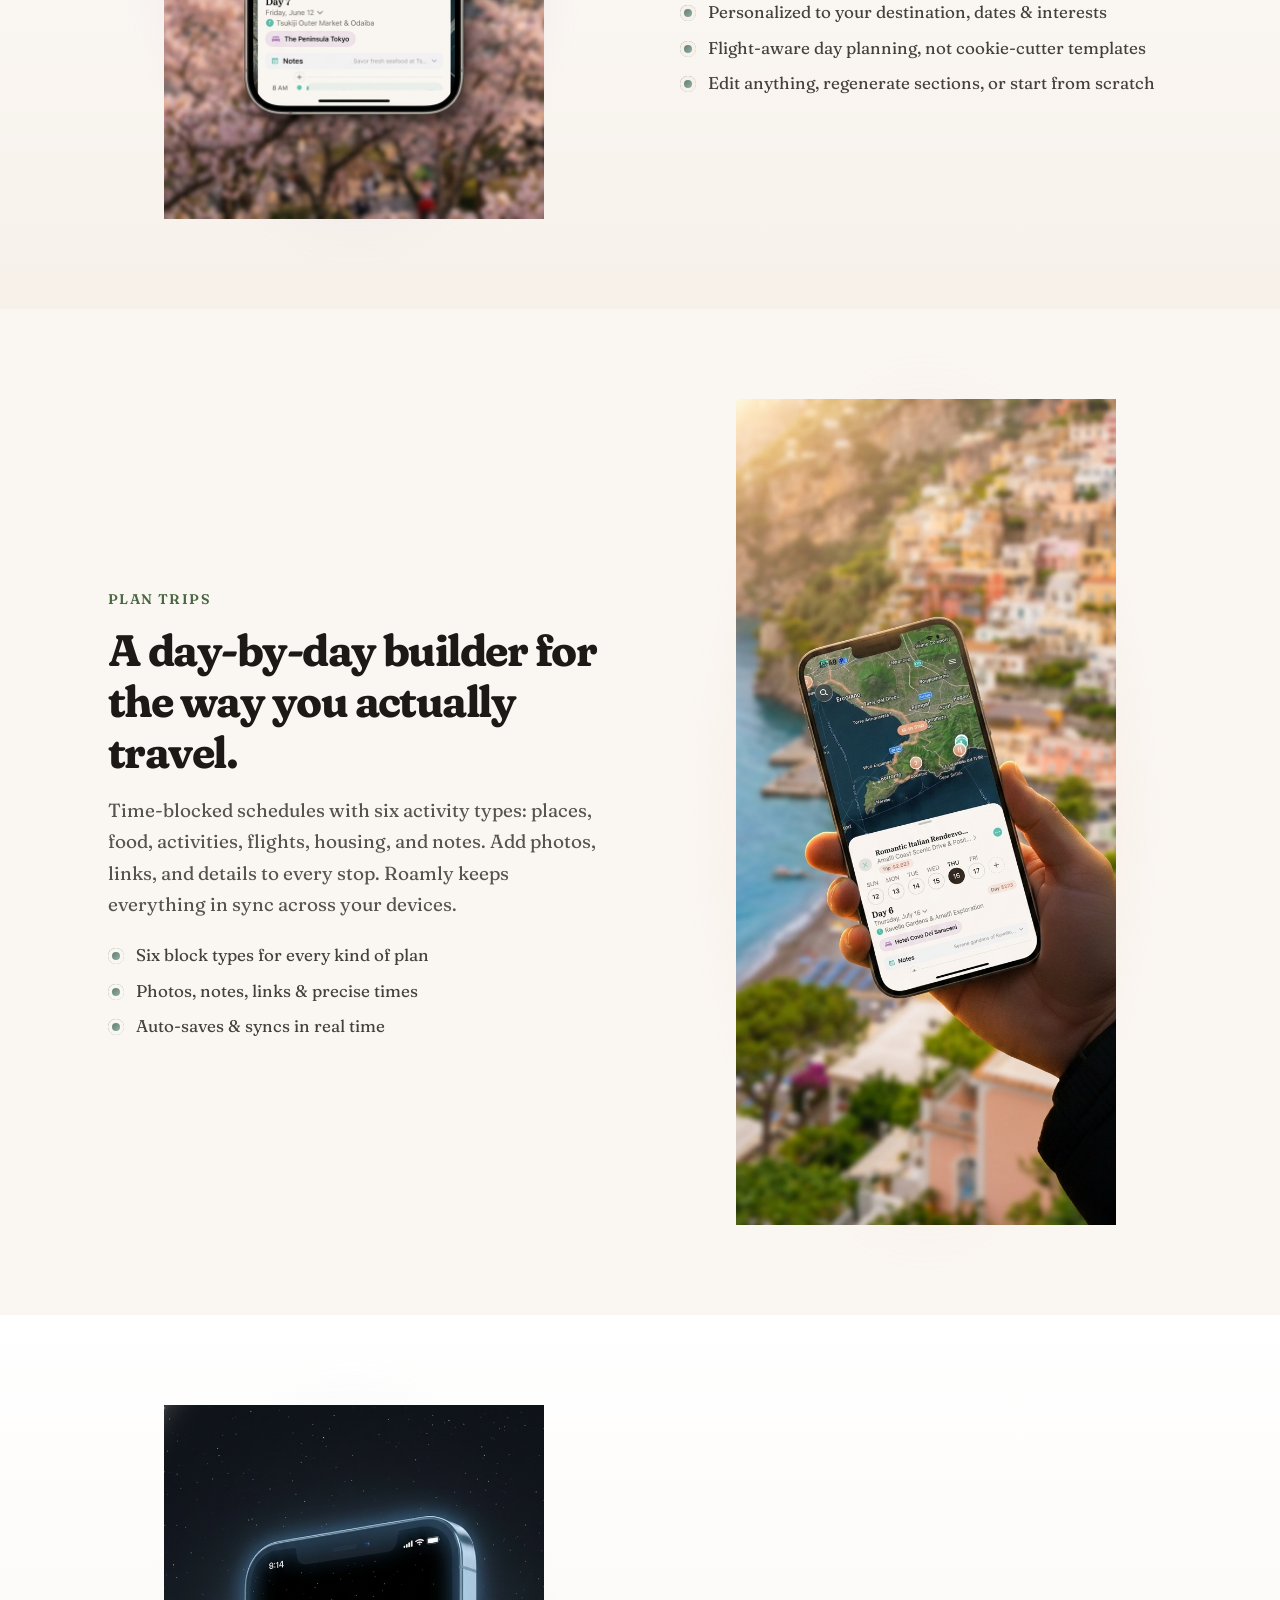
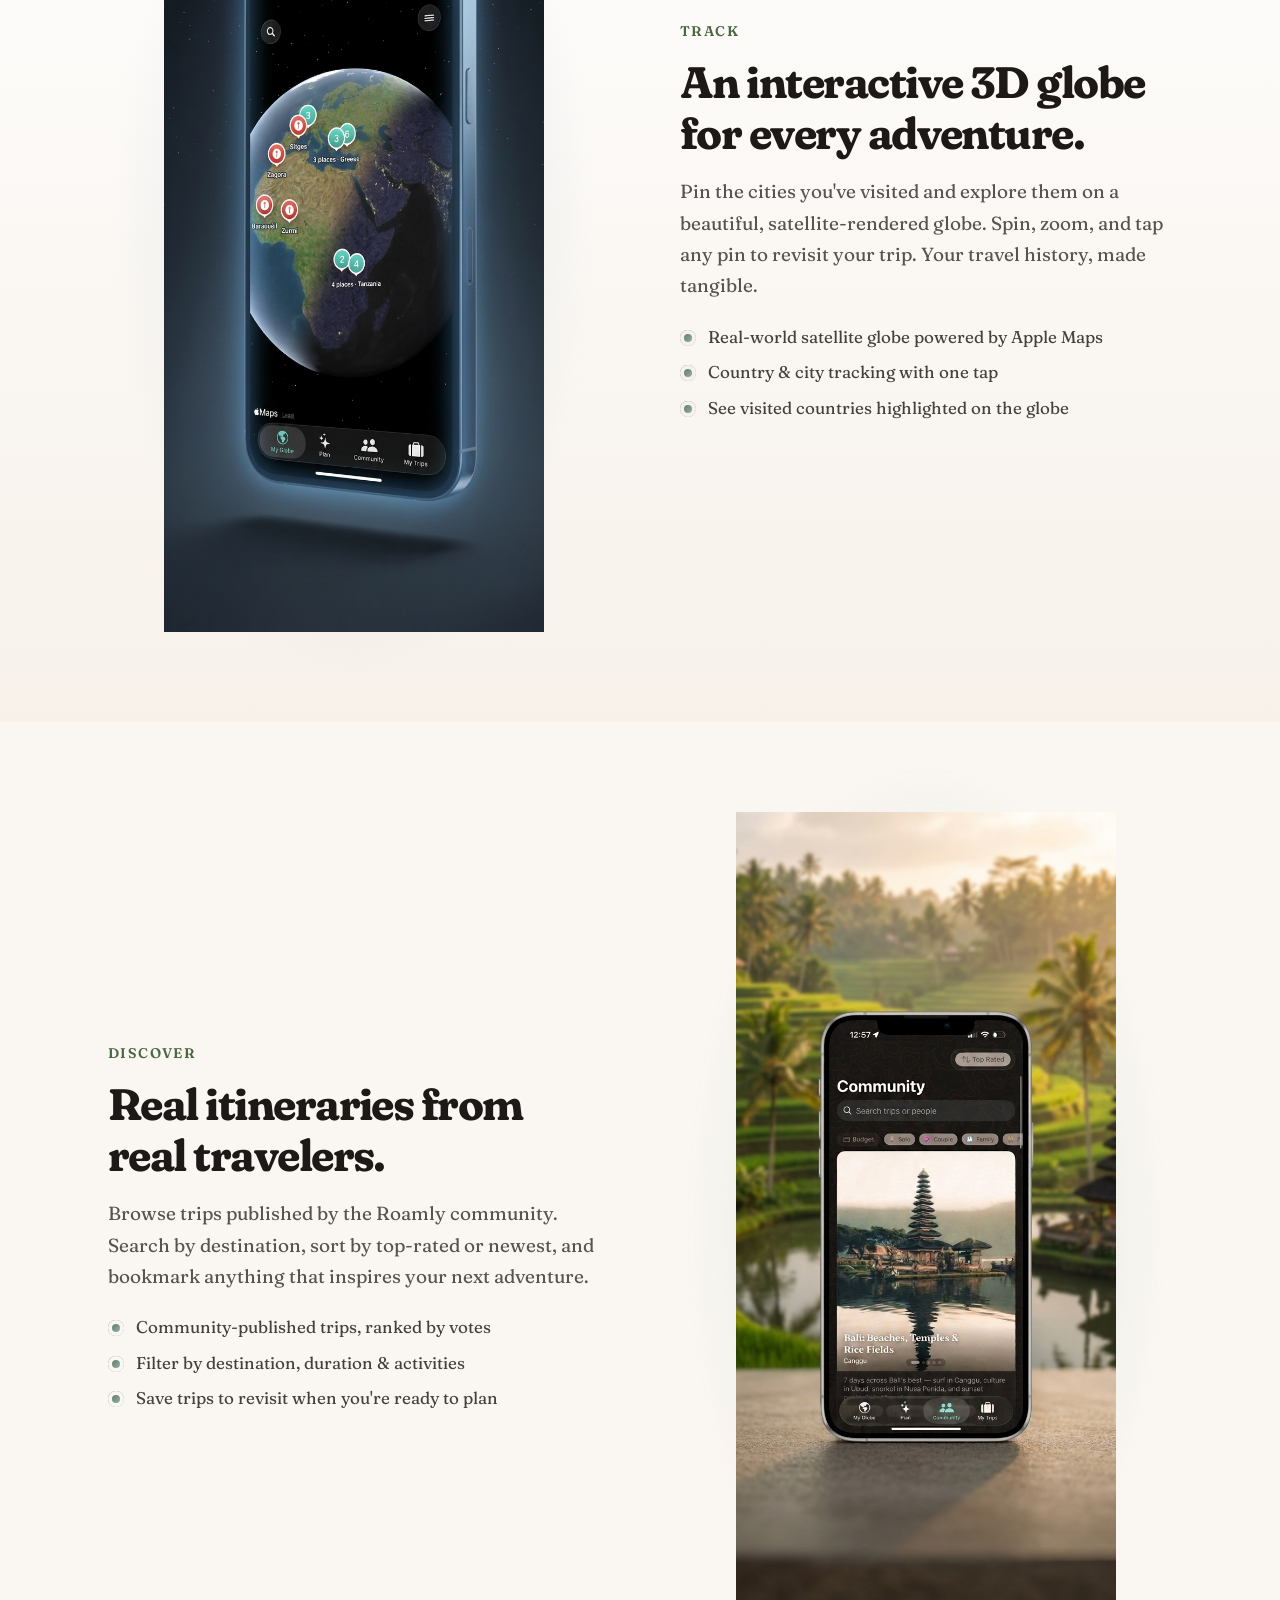
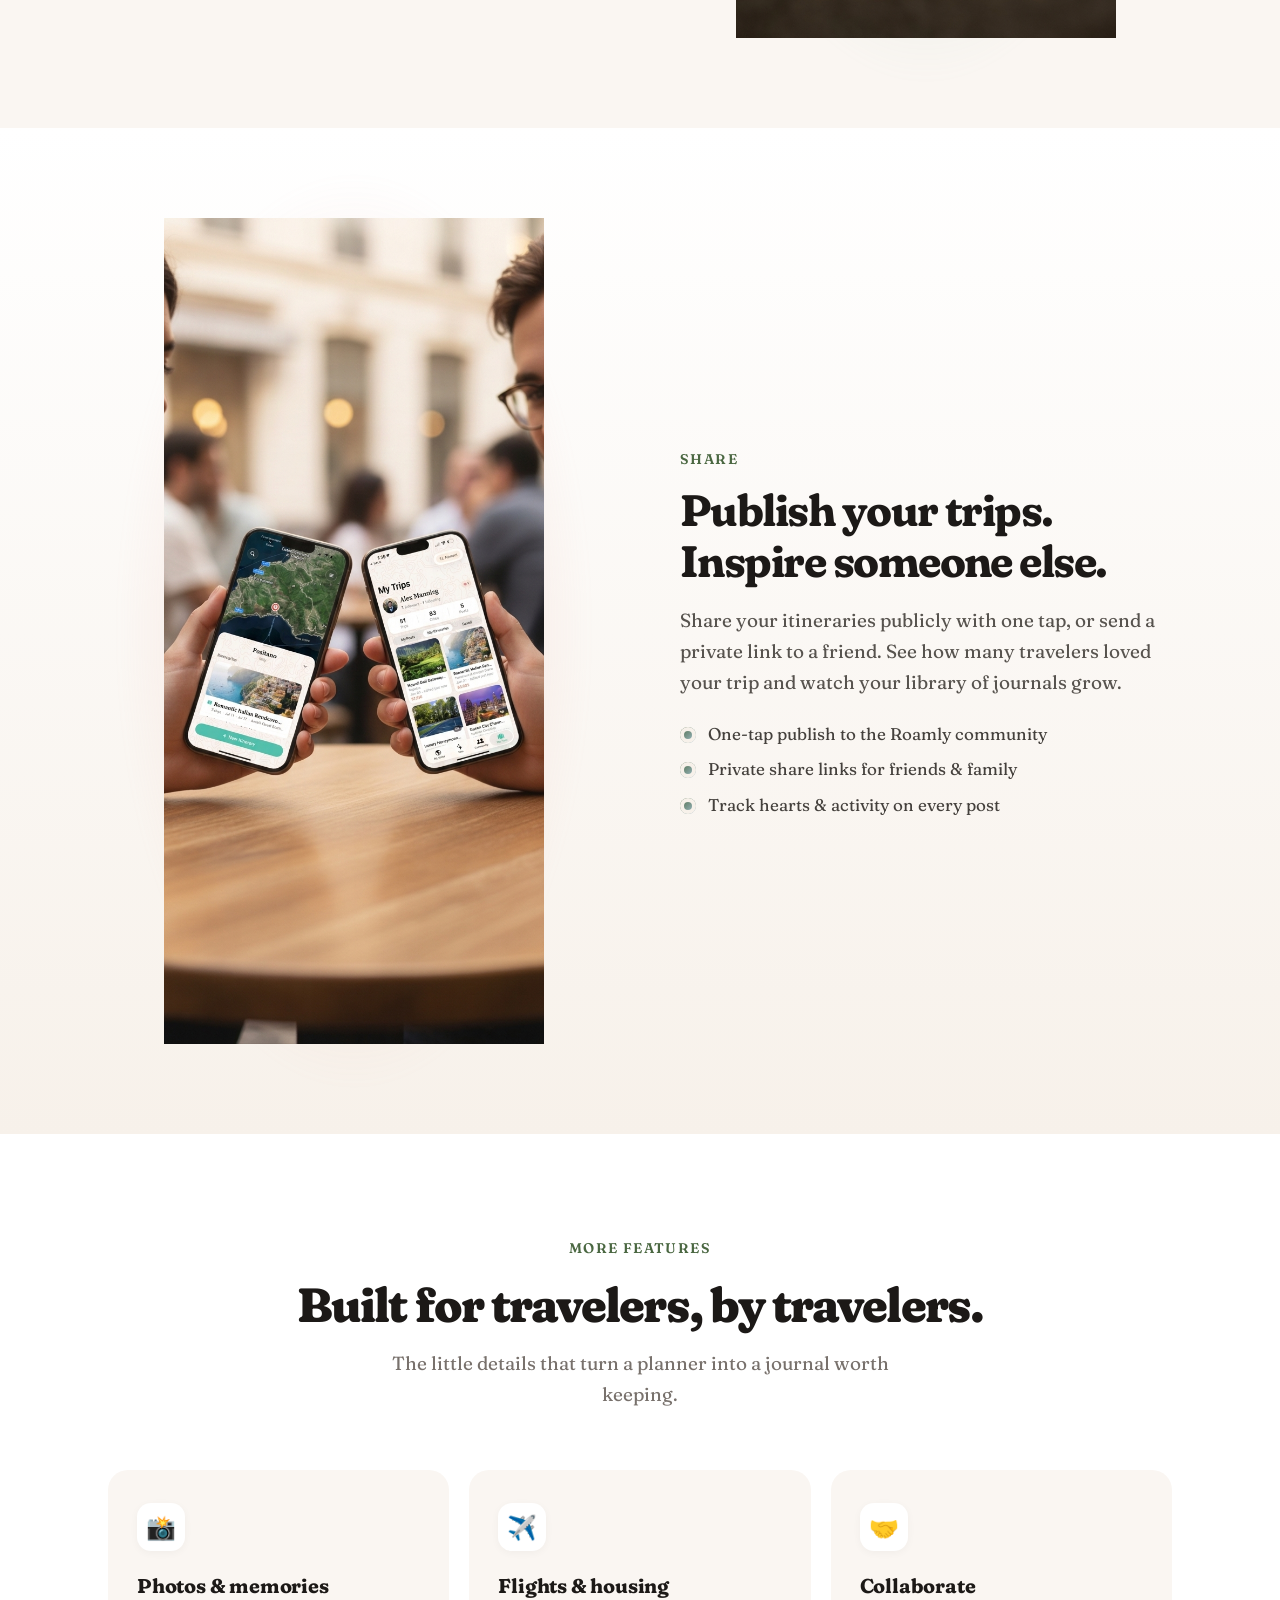
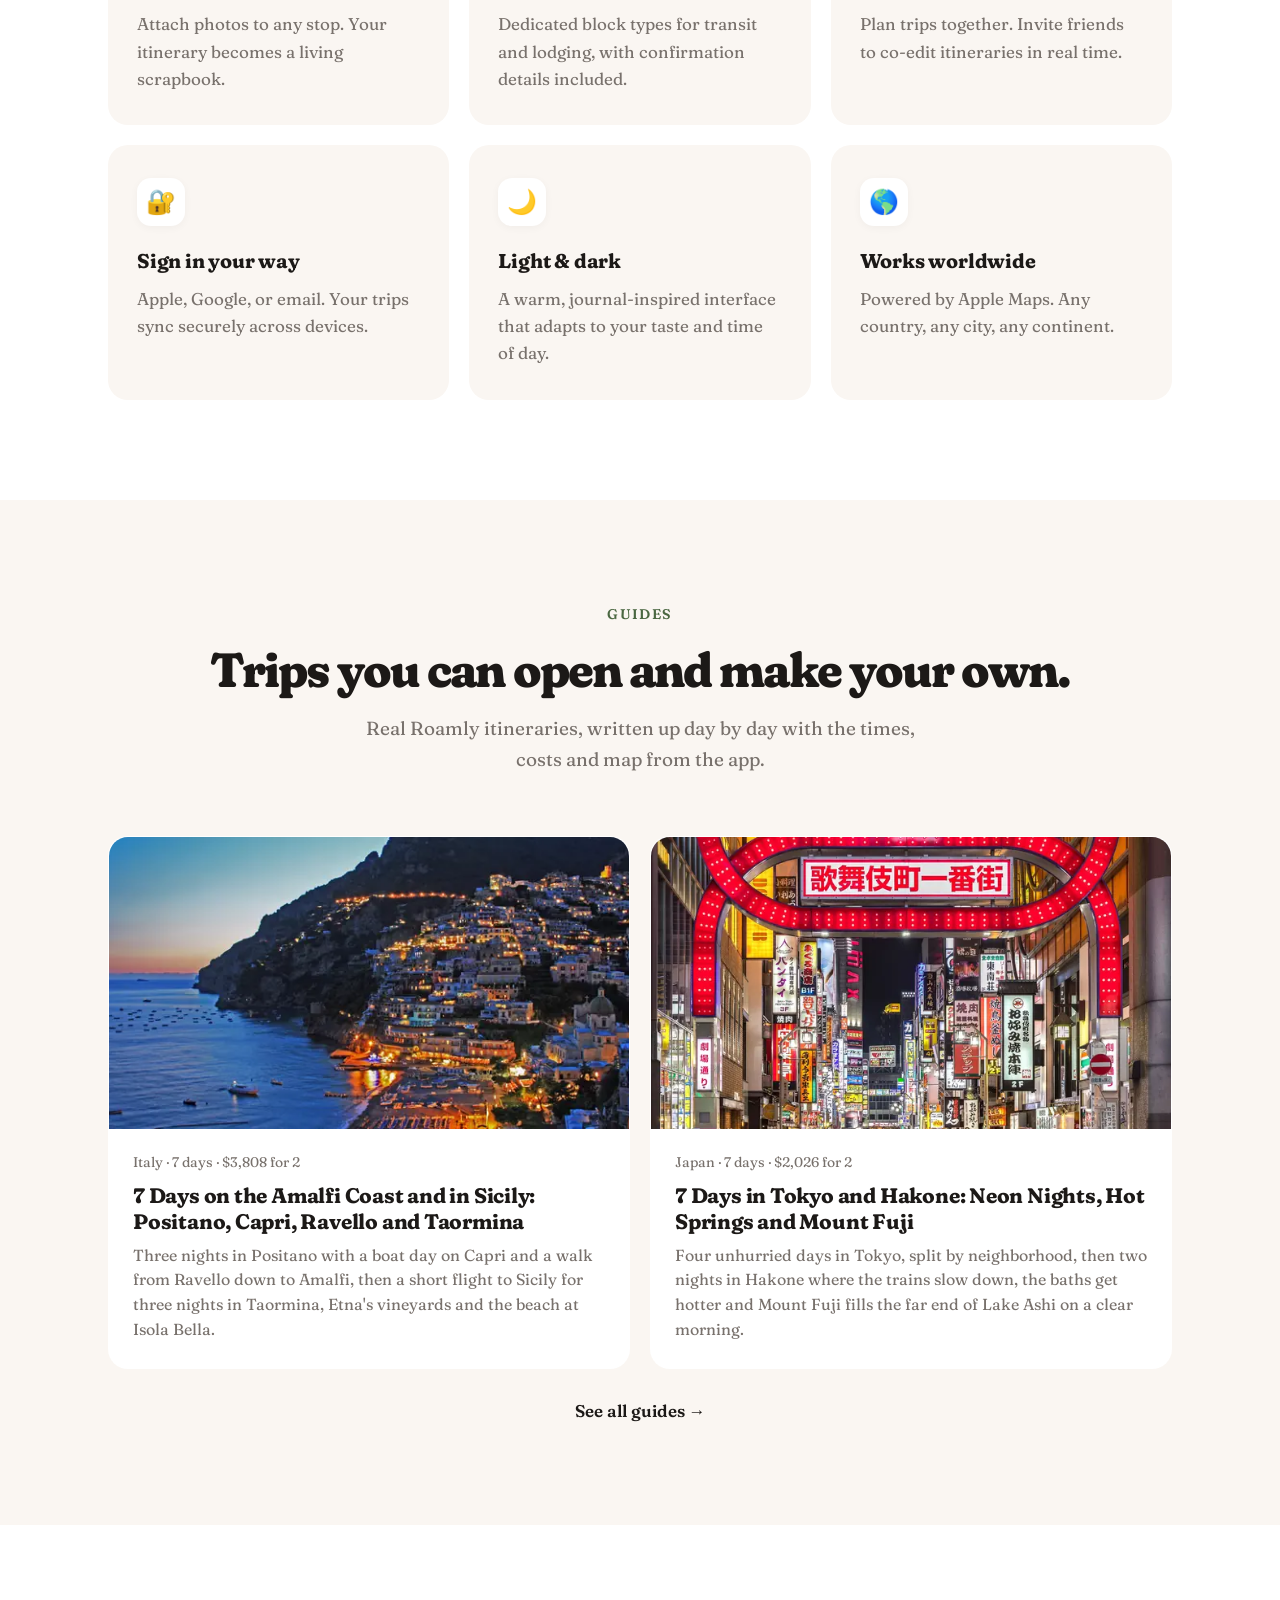
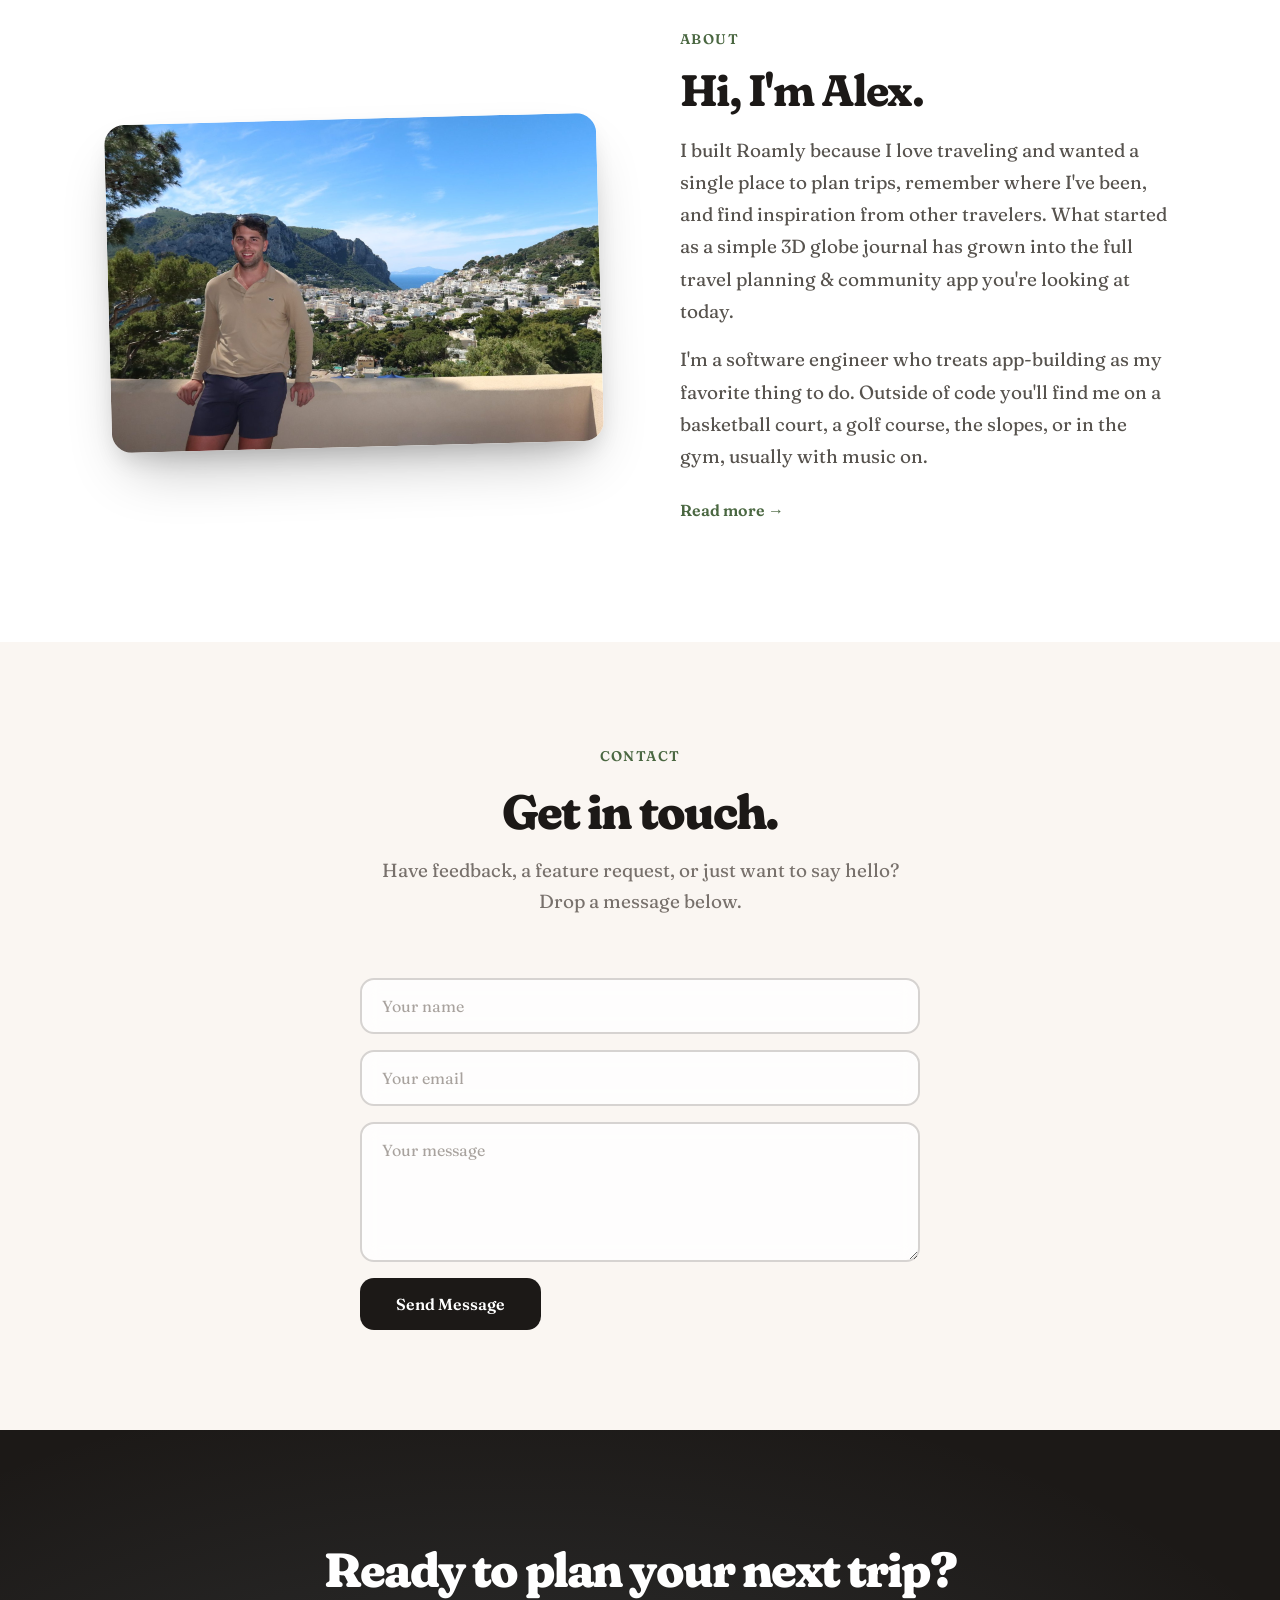
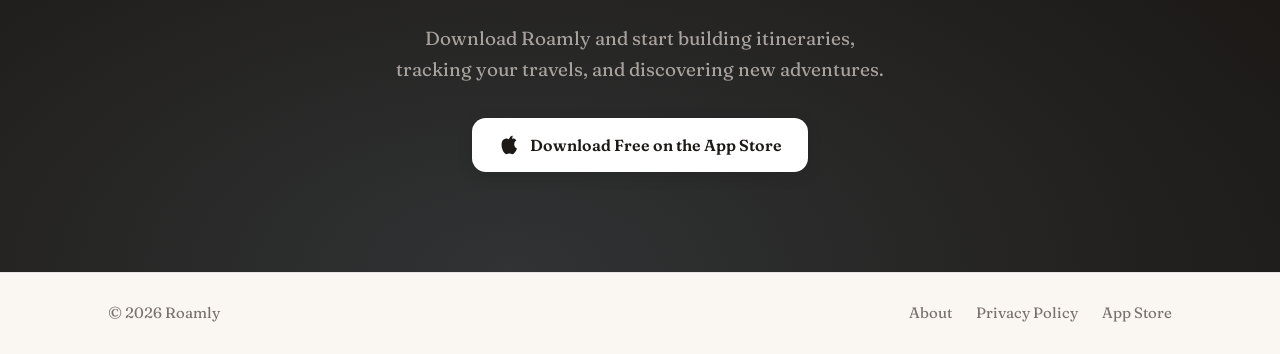
==== commit ea24dfd2: "Add guides index, homepage guides section and SEO groundwork - Guides tab in the site nav, a /guides" ====
--- a/index.html
+++ b/index.html
@@ -5,8 +5,17 @@
   <meta name="viewport" content="width=device-width, initial-scale=1" />
   <title>Roamly — Plan, Explore &amp; Share Your Travels</title>
   <meta name="description" content="Roamly is an AI-powered travel planner for iOS. Generate full day-by-day itineraries in seconds, track your travels on a 3D globe, and discover trips shared by travelers worldwide. Download free on the App Store.">
-  <link rel="icon" href="assets/icon.png" type="image/png" />
-  <link rel="apple-touch-icon" href="assets/icon.png" />
+  <link rel="canonical" href="https://roamly.us/" />
+  <meta property="og:type" content="website" />
+  <meta property="og:title" content="Roamly: AI Travel Planner" />
+  <meta property="og:description" content="Describe a trip and Roamly plans it day by day, with places, times, costs and a map. Free on iPhone." />
+  <meta property="og:url" content="https://roamly.us/" />
+  <meta property="og:image" content="https://roamly.us/guides/img/am-pos3-c-1200.jpg" />
+  <meta name="twitter:card" content="summary_large_image" />
+  <meta name="apple-itunes-app" content="app-id=6737066181" />
+  <script type="application/ld+json">{"@context":"https://schema.org","@graph":[{"@type":"Organization","@id":"https://roamly.us/#org","name":"Roamly","url":"https://roamly.us/","logo":"https://roamly.us/assets/icon.png","founder":{"@type":"Person","name":"Alex Manning","url":"https://roamly.us/about.html#author"}},{"@type":"MobileApplication","name":"Roamly: AI Travel Planner","operatingSystem":"iOS","applicationCategory":"TravelApplication","offers":{"@type":"Offer","price":"0","priceCurrency":"USD"},"url":"https://apps.apple.com/app/id6737066181","publisher":{"@id":"https://roamly.us/#org"}}]}</script>
+  <link rel="icon" href="assets/icon-96.png" type="image/png" />
+  <link rel="apple-touch-icon" href="assets/icon-180.png" />
   <link rel="preconnect" href="https://fonts.googleapis.com" />
   <link rel="preconnect" href="https://fonts.gstatic.com" crossorigin />
   <link rel="stylesheet" href="https://fonts.googleapis.com/css2?family=Fraunces:ital,opsz,wght@0,9..144,300;0,9..144,400;0,9..144,500;0,9..144,600;0,9..144,700;0,9..144,800;1,9..144,400;1,9..144,500;1,9..144,600&display=swap" />
@@ -26,12 +35,13 @@
   <header class="site-header">
     <div class="container header-inner">
       <a href="index.html" class="brand">
-        <img src="assets/icon.png" alt="Roamly" class="brand-icon" />
+        <img src="assets/icon-96.png" alt="Roamly" class="brand-icon" width="38" height="38" />
         <span class="brand-name">Roamly</span>
       </a>
       <nav class="nav">
         <a href="#how">How it works</a>
         <a href="#features">Features</a>
+        <a href="guides/">Guides</a>
         <a href="#about">About</a>
         <a href="#contact">Contact</a>
         <button type="button" class="theme-toggle" aria-label="Switch to dark mode">
@@ -356,6 +366,32 @@
         </div>
       </div>
     </section>
+
+    <!-- ═══ GUIDES ═══ -->
+    <!-- GUIDES:START (generated by scripts/guides/build.py) -->
+    <section class="features guides-teaser" id="guides">
+      <div class="container">
+        <div class="section-header reveal">
+          <span class="section-label">Guides</span>
+          <h2>Trips you can open and make your own.</h2>
+          <p>Real Roamly itineraries, written up day by day with the times, costs and map from the app.</p>
+        </div>
+        <div class="guide-grid stagger">
+          <a class="guide-card" href="guides/amalfi-coast-sicily-7-day-itinerary.html">
+            <picture><source type="image/webp" srcset="guides/img/am-pos3-c-640.webp 640w, guides/img/am-pos3-c-960.webp 960w, guides/img/am-pos3-c-1280.webp 1280w" sizes="(min-width: 1100px) 540px, calc(100vw - 48px)"><img src="guides/img/am-pos3-c-960.jpg" width="1280" height="609" alt="Positano at dusk, home for the first three nights" loading="lazy" decoding="async"></picture>
+            <div class="guide-card-body"><span class="guide-meta">Italy · 7 days · $3,808 for 2</span>
+            <h3>7 Days on the Amalfi Coast and in Sicily: Positano, Capri, Ravello and Taormina</h3><p>Three nights in Positano with a boat day on Capri and a walk from Ravello down to Amalfi, then a short flight to Sicily for three nights in Taormina, Etna&#x27;s vineyards and the beach at Isola Bella.</p></div>
+          </a>
+          <a class="guide-card" href="guides/tokyo-hakone-7-day-itinerary.html">
+            <picture><source type="image/webp" srcset="guides/img/tk-hero-c-640.webp 640w, guides/img/tk-hero-c-960.webp 960w, guides/img/tk-hero-c-1280.webp 1280w" sizes="(min-width: 1100px) 540px, calc(100vw - 48px)"><img src="guides/img/tk-hero-c-960.jpg" width="1280" height="800" alt="Kabukichō in Shinjuku, a ten-minute walk from day one&#x27;s hotel" loading="lazy" decoding="async"></picture>
+            <div class="guide-card-body"><span class="guide-meta">Japan · 7 days · $2,026 for 2</span>
+            <h3>7 Days in Tokyo and Hakone: Neon Nights, Hot Springs and Mount Fuji</h3><p>Four unhurried days in Tokyo, split by neighborhood, then two nights in Hakone where the trains slow down, the baths get hotter and Mount Fuji fills the far end of Lake Ashi on a clear morning.</p></div>
+          </a>
+        </div>
+        <p class="guides-more"><a href="guides/">See all guides &rarr;</a></p>
+      </div>
+    </section>
+    <!-- GUIDES:END -->
 
     <!-- ═══ ABOUT ME ═══ -->
     <section class="about-me" id="about">
--- a/assets/style.css
+++ b/assets/style.css
@@ -1154,6 +1154,23 @@
   color: var(--gray-500);
   line-height: 1.6;
 }
+
+/* ═══════════════════════════════
+   GUIDES (homepage teaser, generated by scripts/guides/build.py)
+   ═══════════════════════════════ */
+.guides-teaser { background: var(--off-white); }
+.guide-grid { display: grid; grid-template-columns: repeat(auto-fit, minmax(min(100%, 340px), 1fr)); gap: 20px; }
+.guide-card { display: flex; flex-direction: column; border-radius: var(--radius); background: var(--white); overflow: hidden; color: inherit;
+  text-decoration: none; border: 1px solid transparent; transition: all 0.3s var(--ease-out); }
+.guide-card:hover { transform: translateY(-4px); box-shadow: 0 12px 32px rgba(0,0,0,0.06); border-color: var(--gray-100); }
+.guide-card picture { display: block; }
+.guide-card img { width: 100%; height: auto; aspect-ratio: 16 / 9; object-fit: cover; display: block; }
+.guide-card-body { padding: 22px 24px 26px; display: flex; flex-direction: column; gap: 8px; flex: 1; }
+.guide-meta { font-size: 14px; color: var(--gray-500); }
+.guide-card h3 { font-size: 21px; font-weight: 700; letter-spacing: -0.01em; line-height: 1.25; }
+.guide-card p { font-size: 16px; color: var(--gray-500); line-height: 1.55; }
+.guides-more { text-align: center; margin-top: 28px; font-size: 17px; }
+.guides-more a { color: inherit; font-weight: 600; }
 
 /* ═══════════════════════════════
    ABOUT ME
